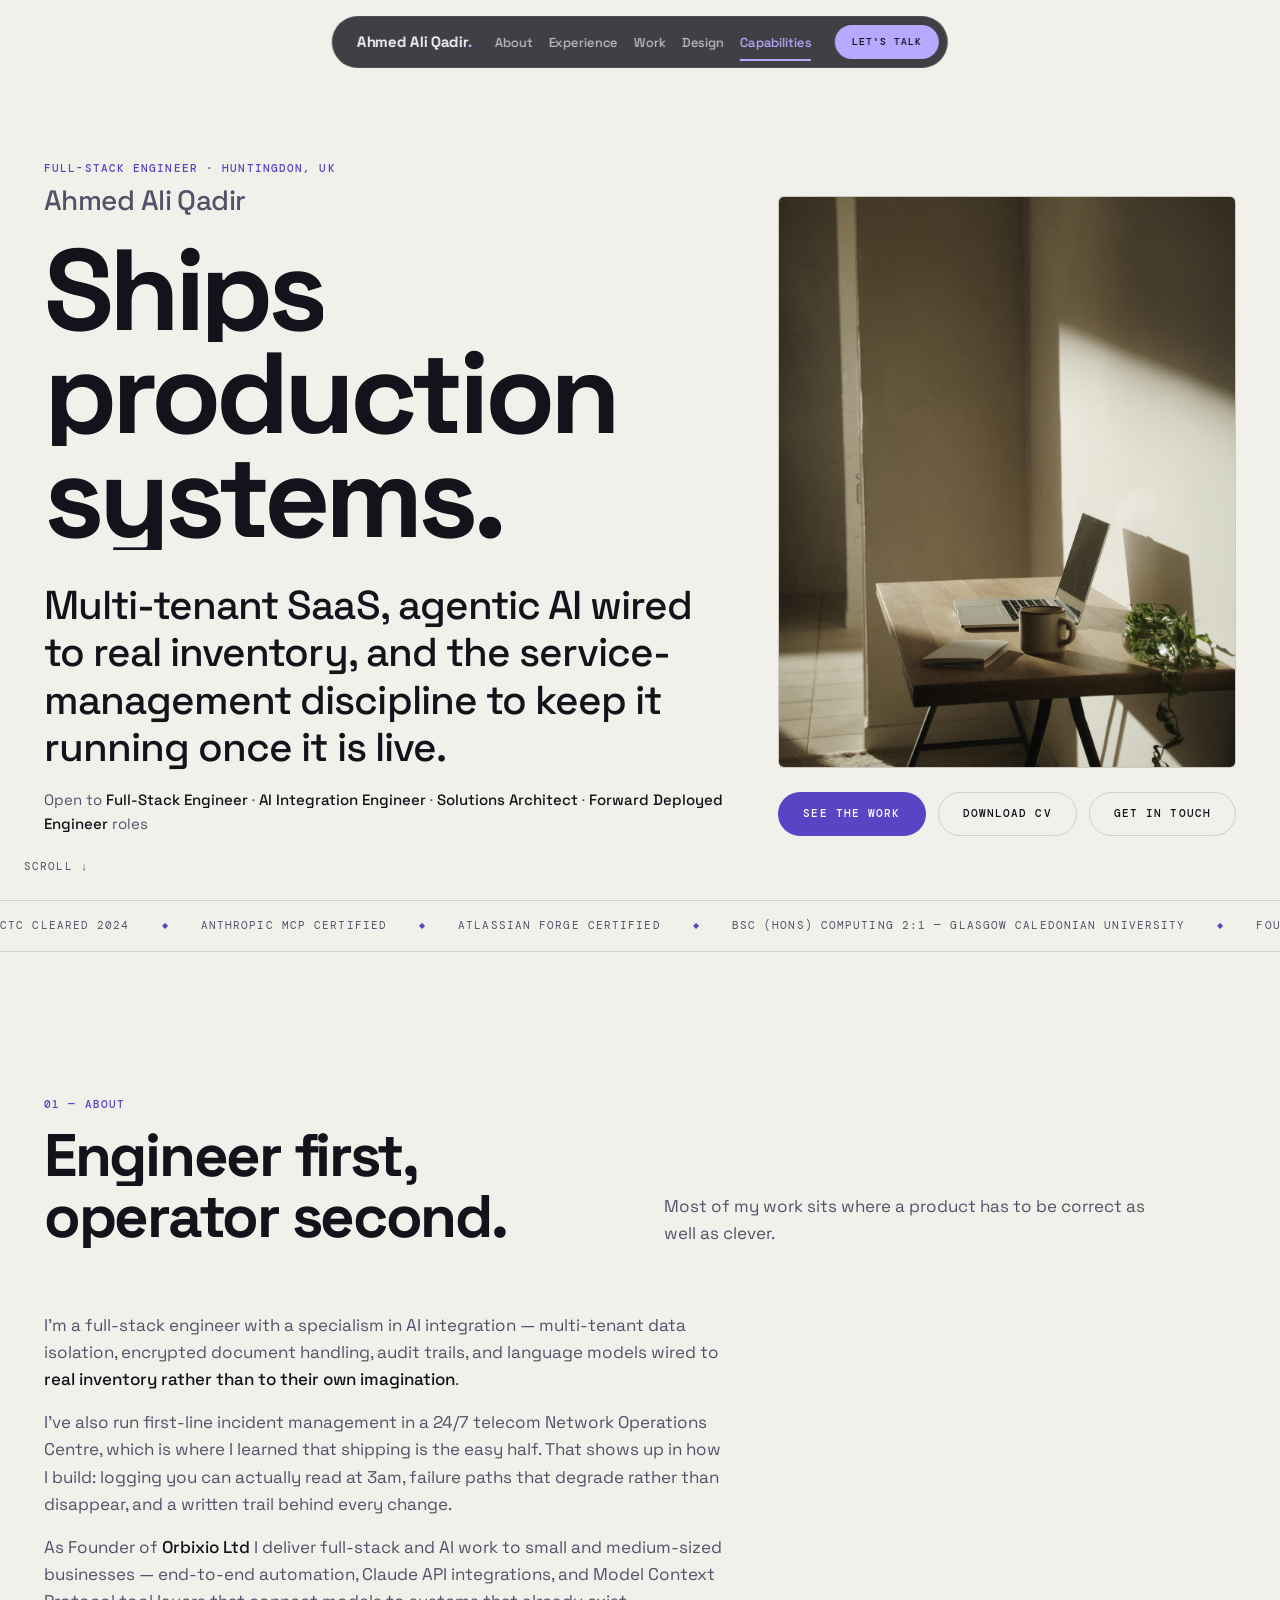
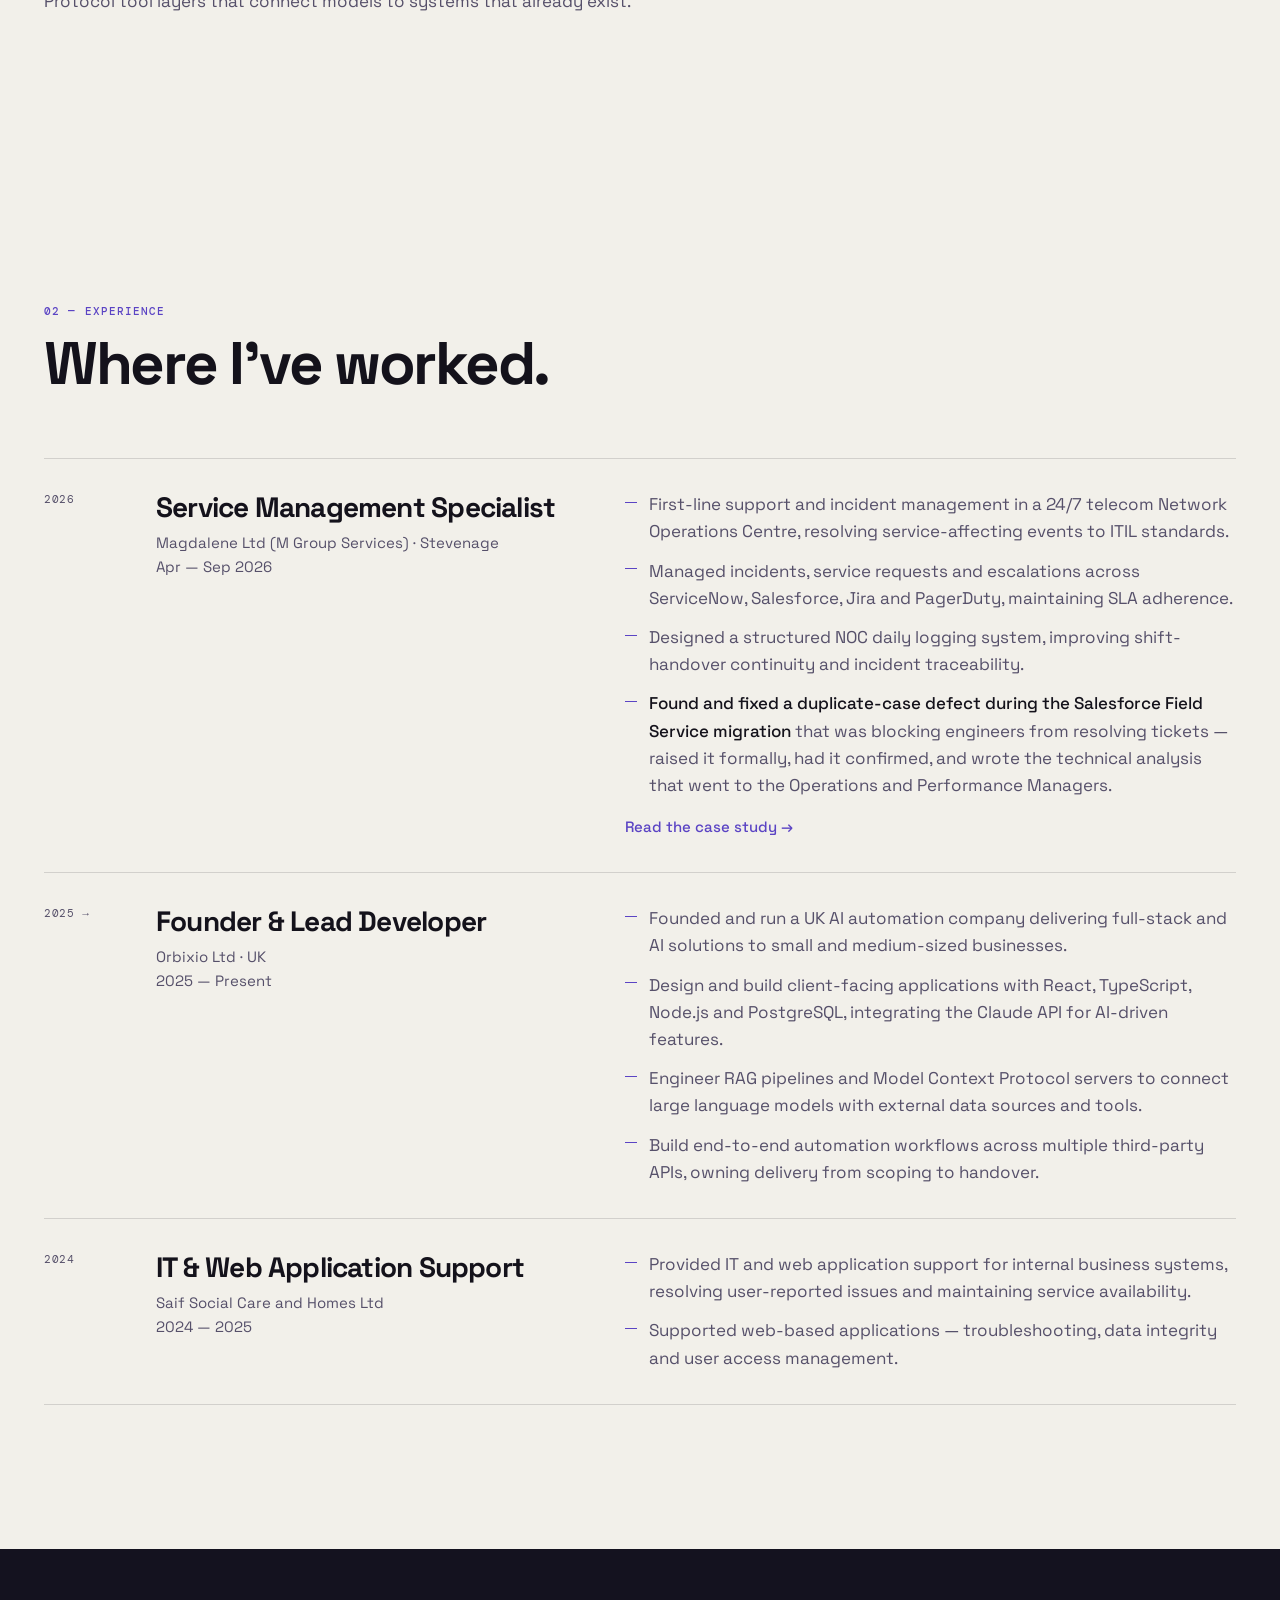
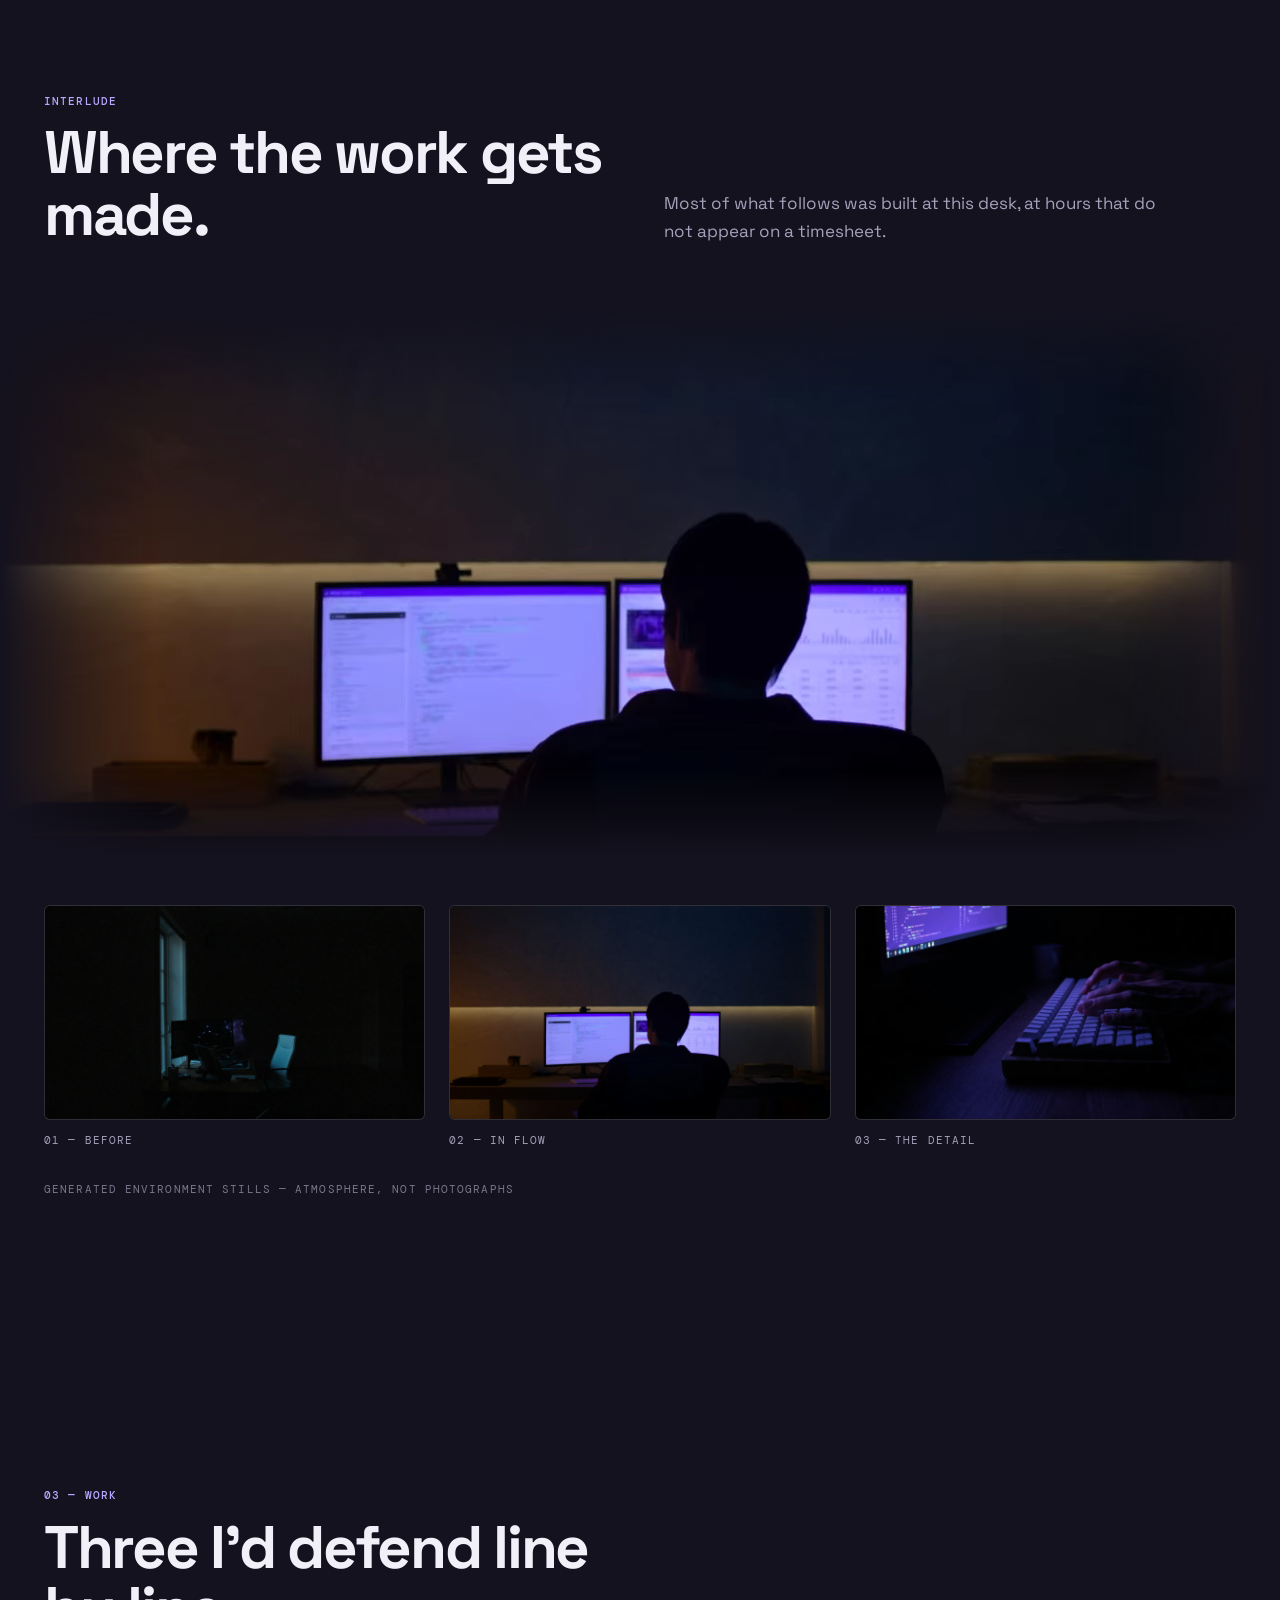
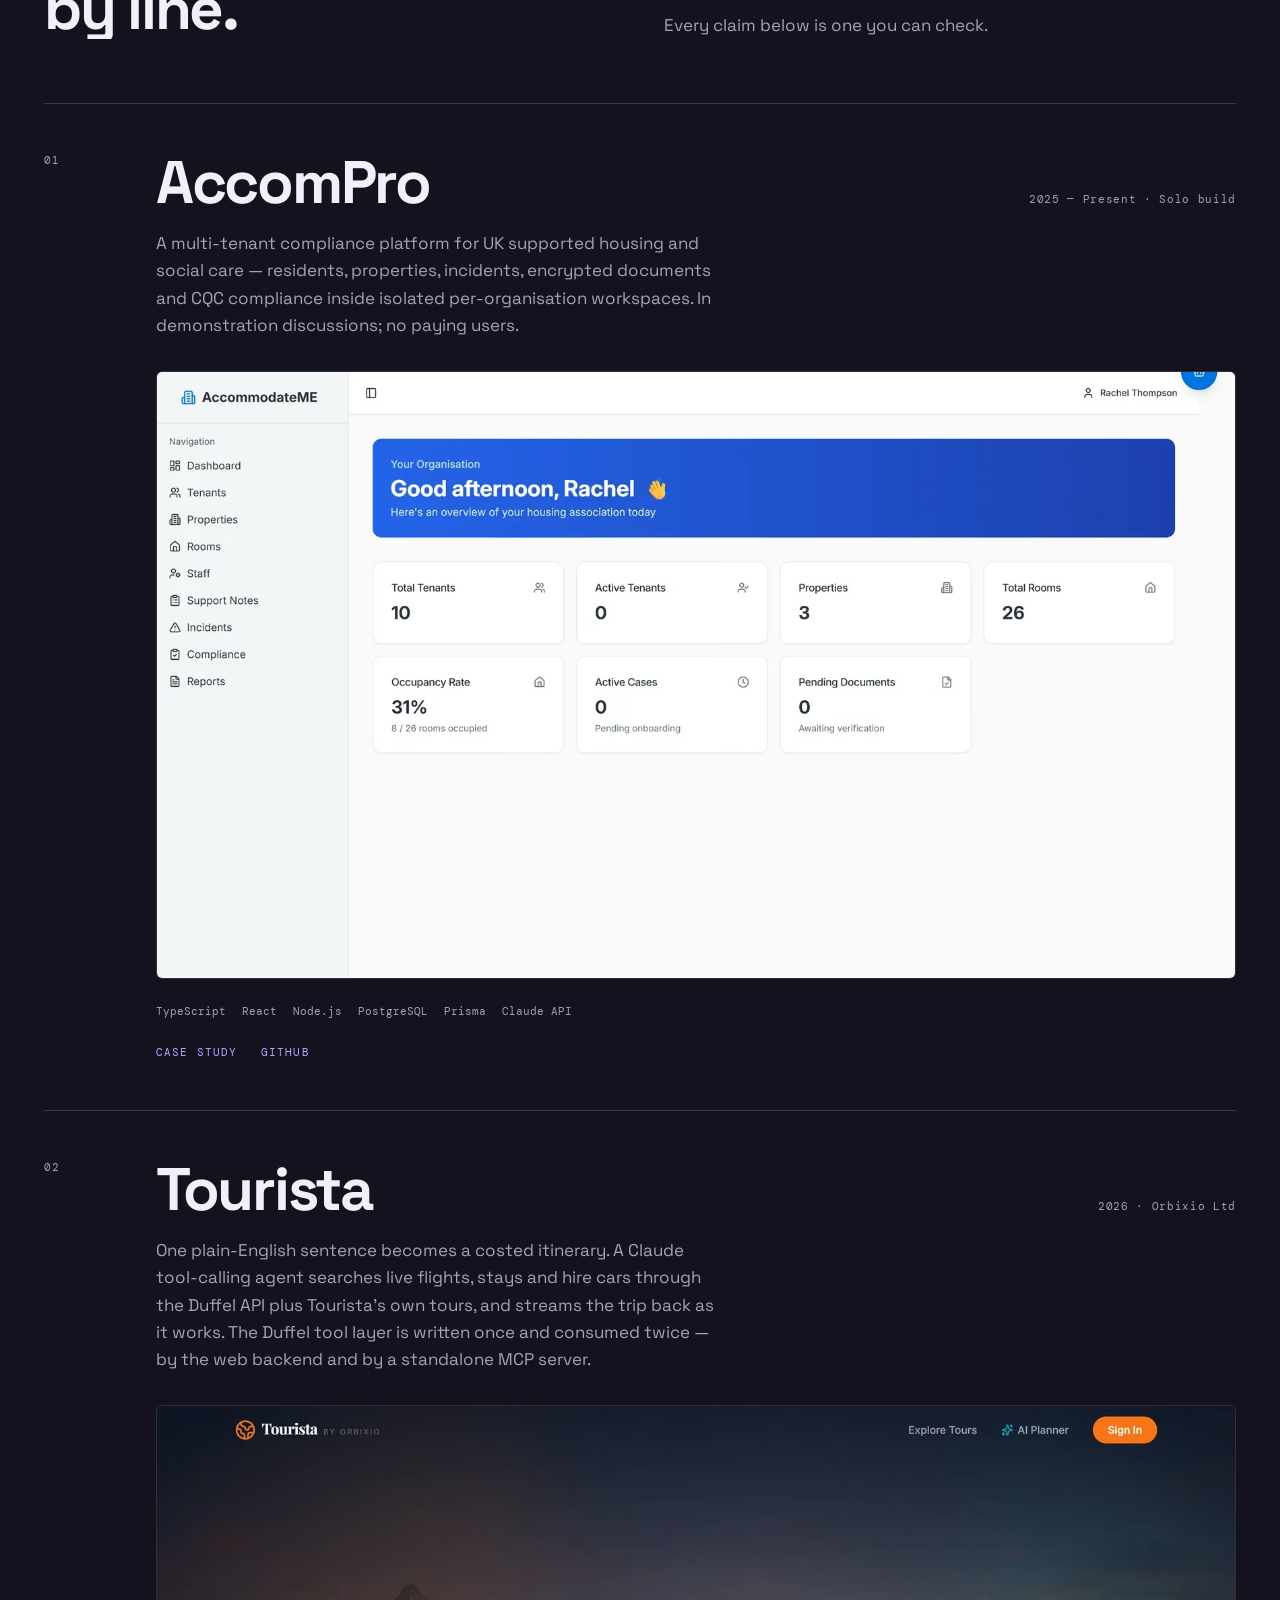
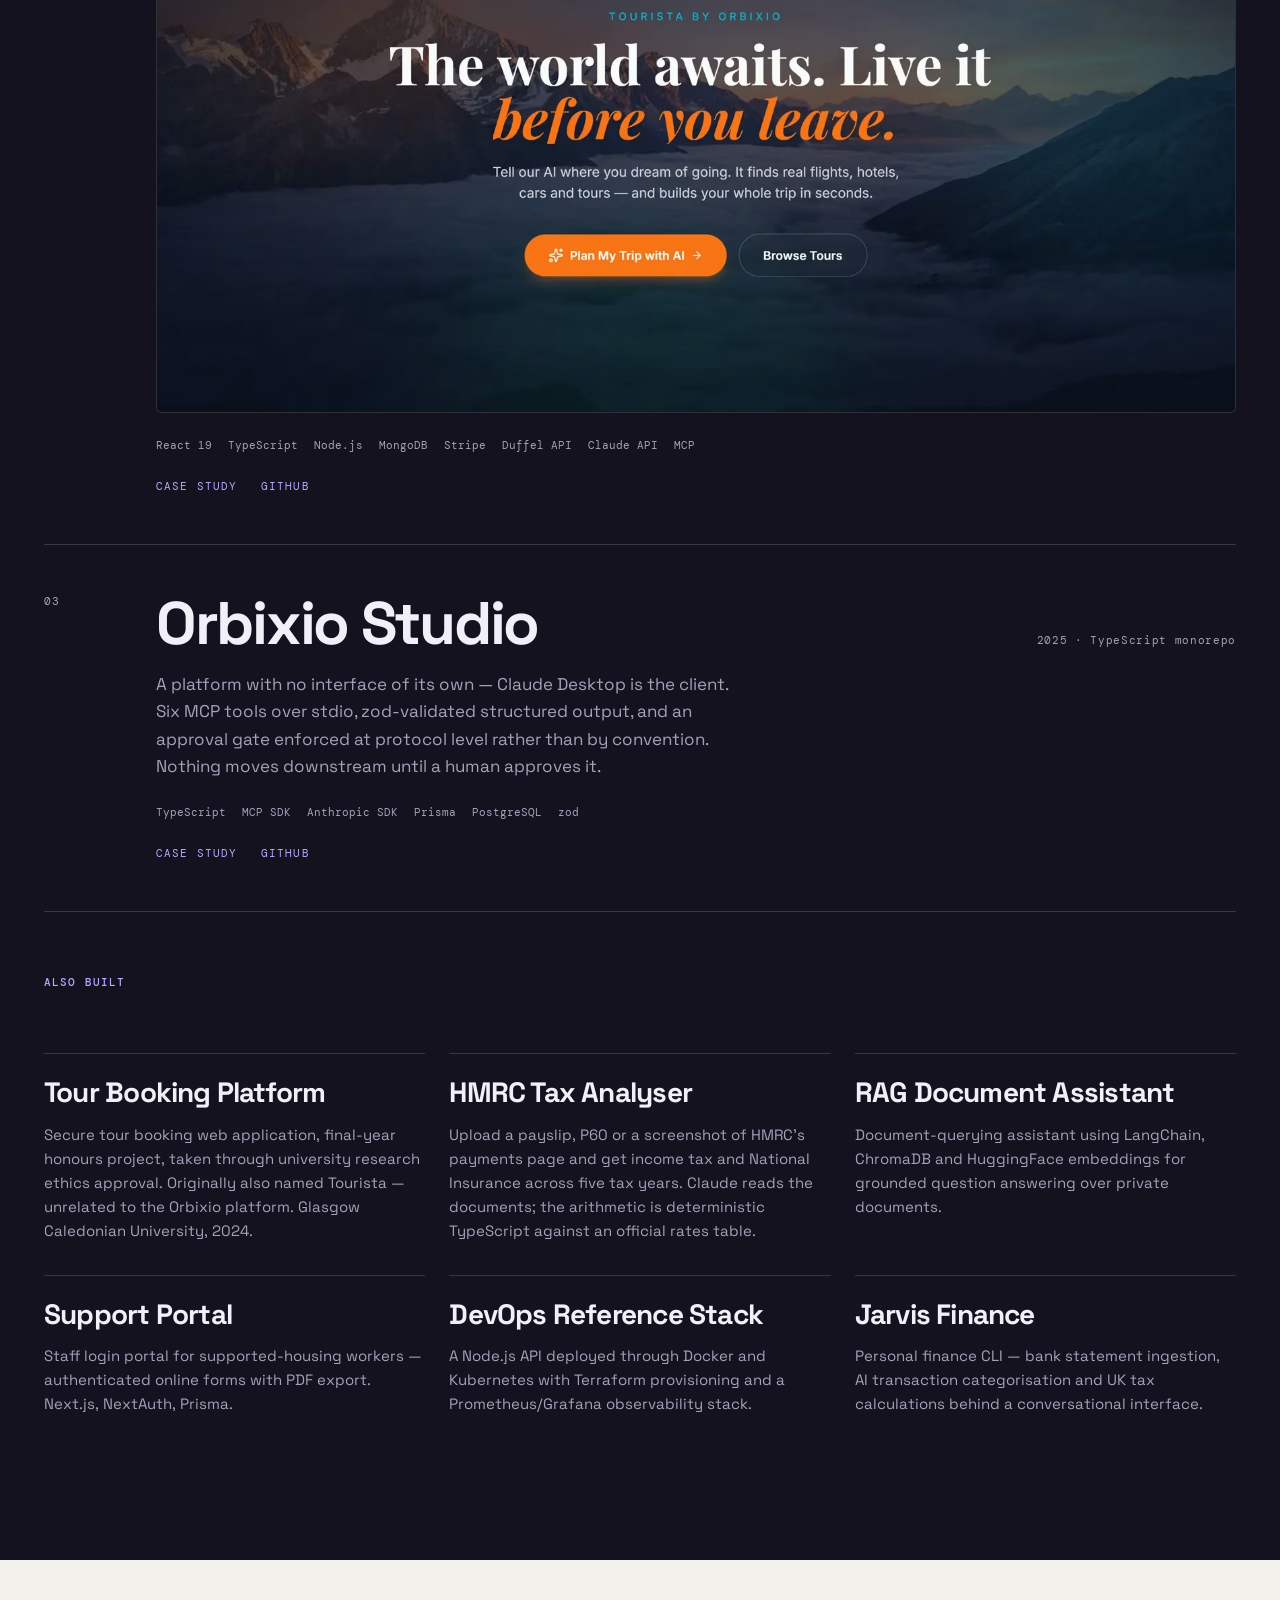
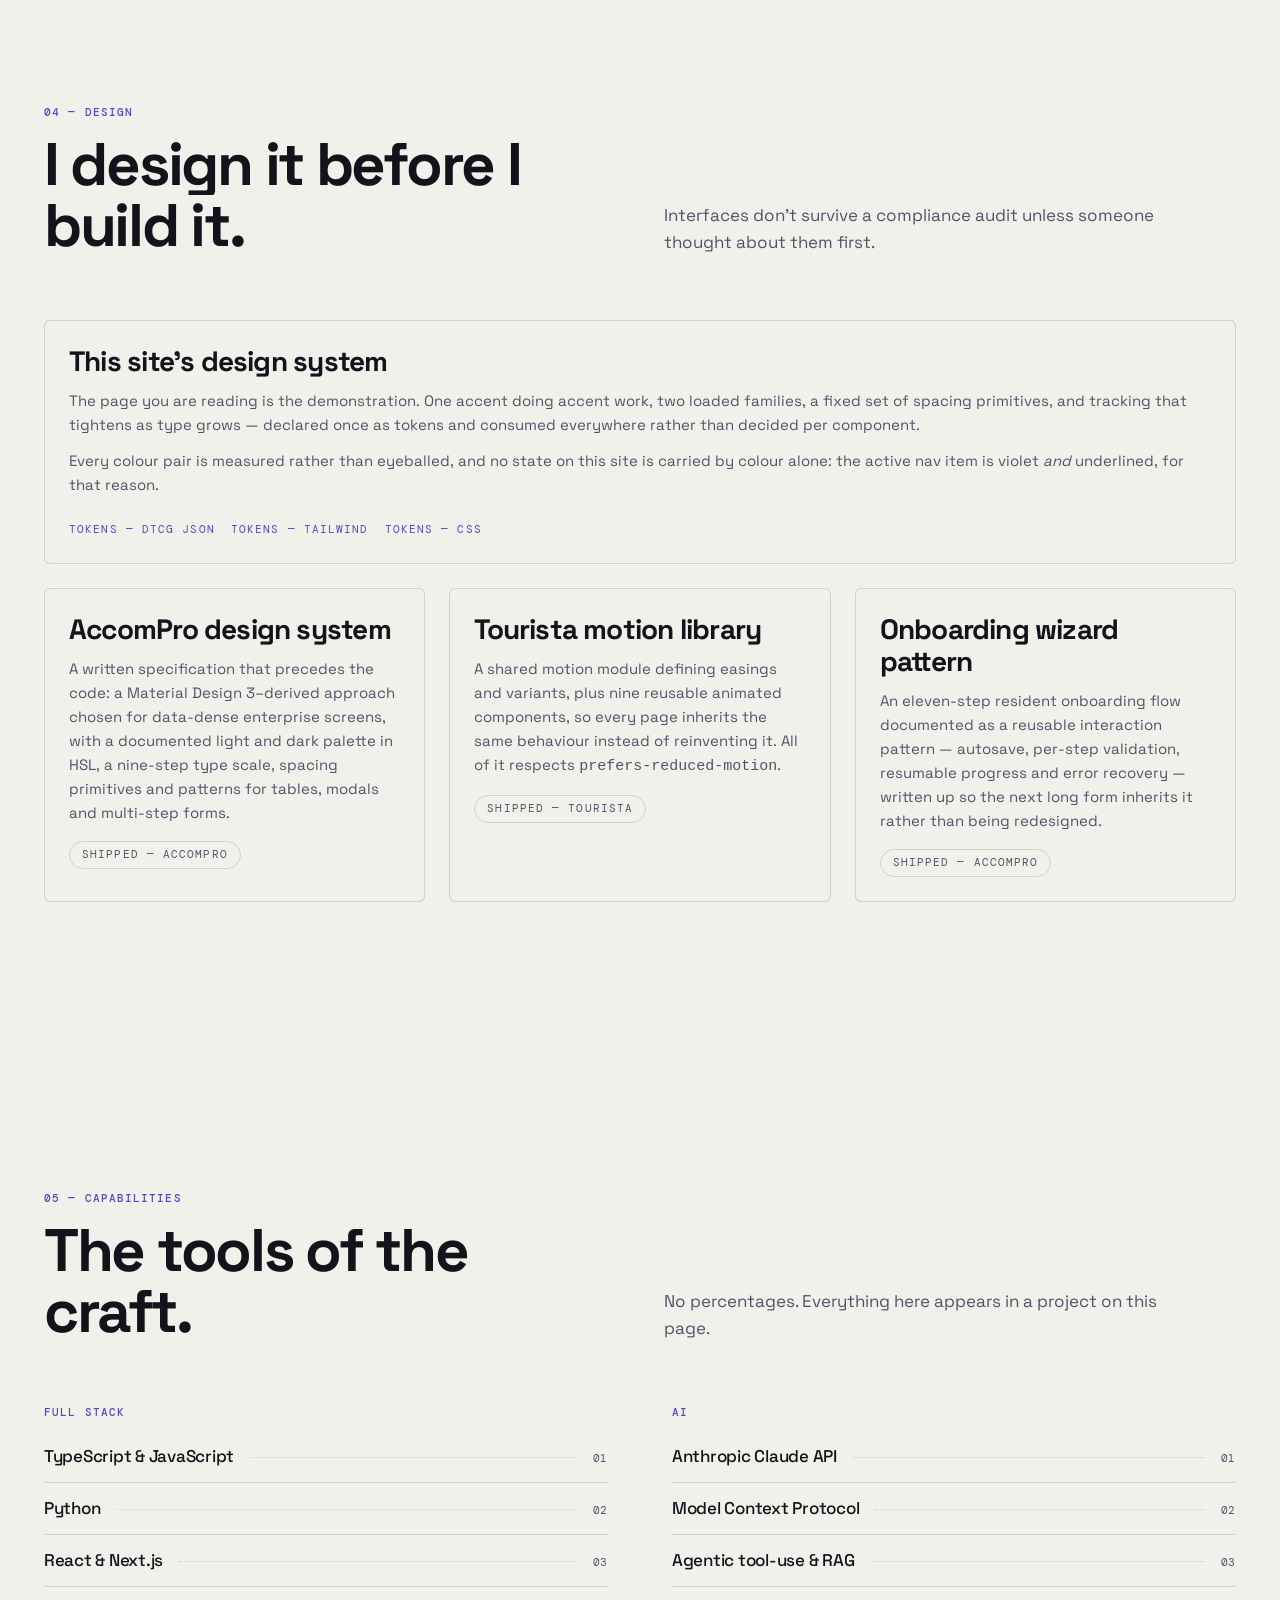
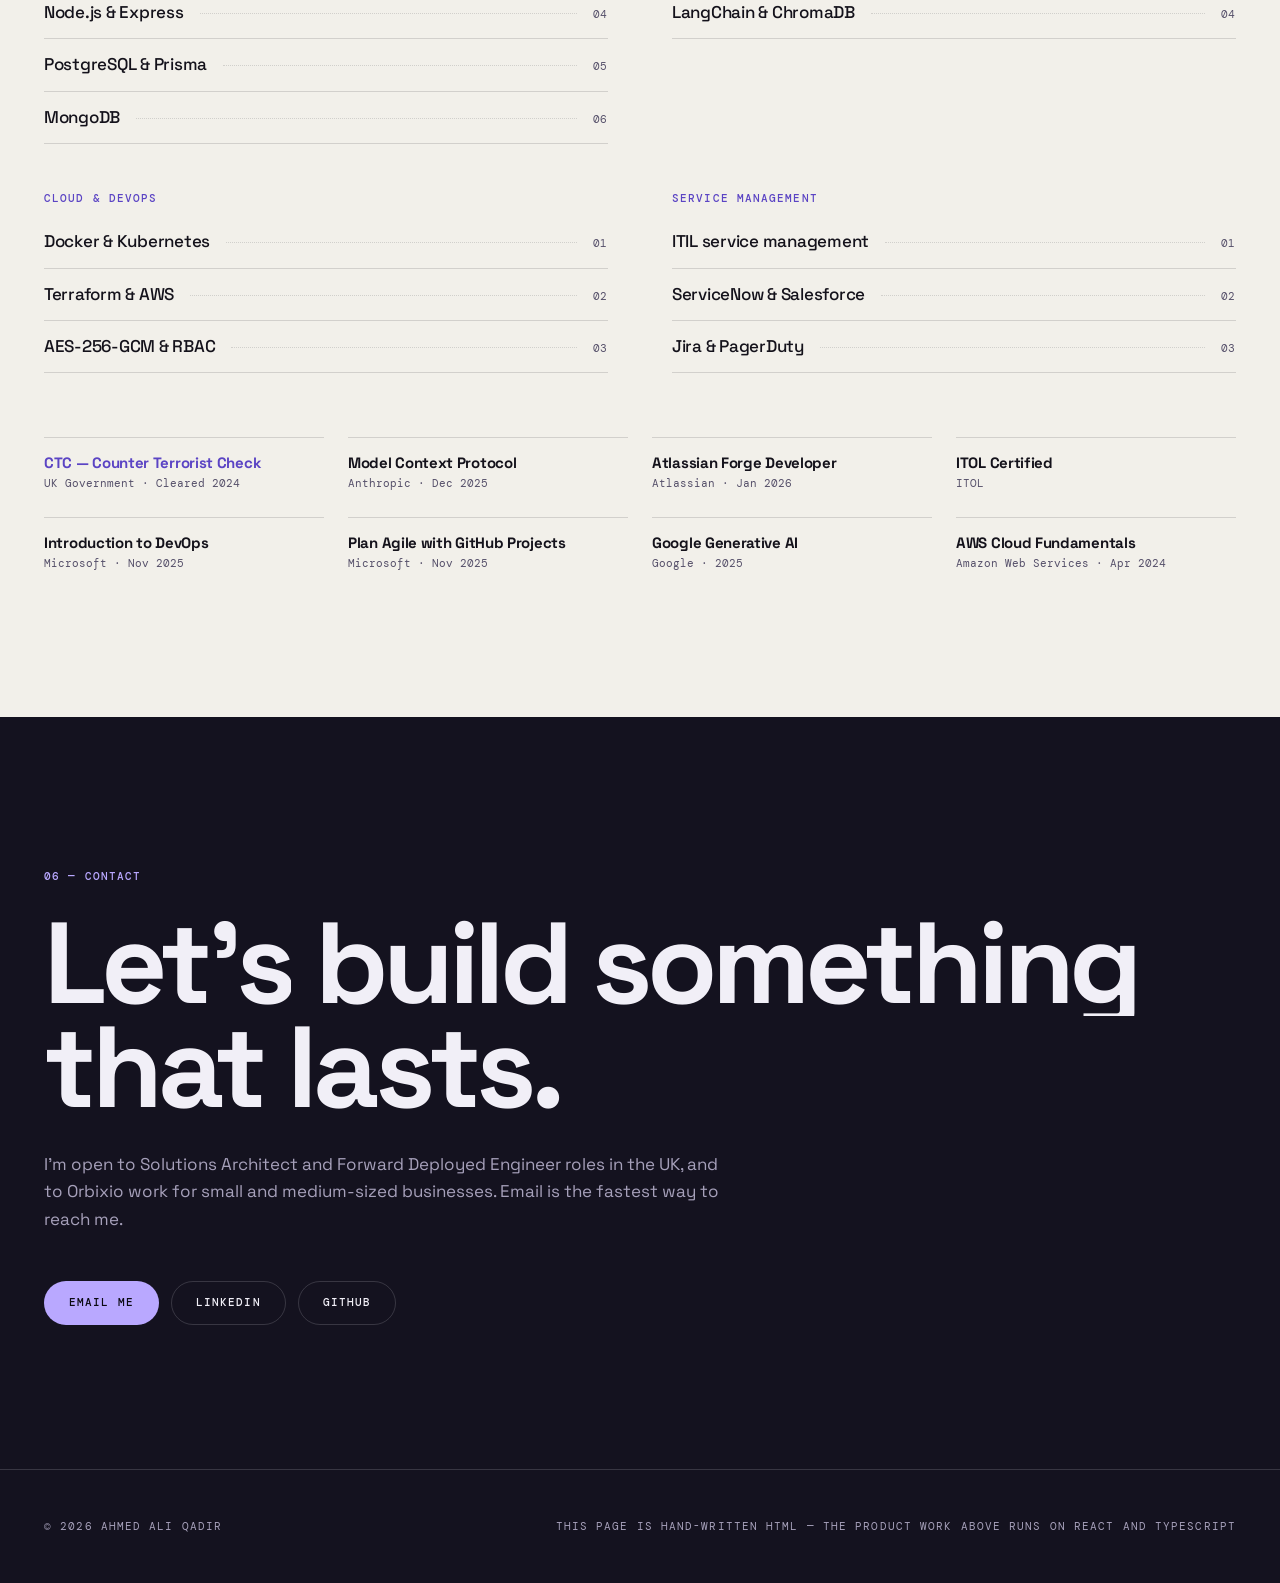
==== index.html @ ca3ff776 "Add CV download, built from real employment history for the right roles Ahmed supplied the CV he use" ====
<!DOCTYPE html>
<html lang="en-GB">
<head>
  <meta charset="UTF-8">
  <meta name="viewport" content="width=device-width, initial-scale=1.0">
  <title>Ahmed Ali Qadir — Full-Stack Engineer &amp; AI Integration</title>
  <meta name="description" content="Ahmed Ali Qadir — full-stack engineer building multi-tenant SaaS and agentic AI systems. Anthropic MCP certified, CTC cleared (2024). Founder of Orbixio Ltd. Huntingdon, UK.">

  <meta property="og:title" content="Ahmed Ali Qadir — Full-Stack Engineer &amp; AI Integration">
  <meta property="og:description" content="Full-stack engineer building multi-tenant SaaS and agentic AI systems. Anthropic MCP certified. Founder at Orbixio Ltd.">
  <meta property="og:type" content="website">
  <meta property="og:url" content="https://ahmedaliqadir.github.io">
  <meta name="twitter:card" content="summary">
  <meta name="twitter:title" content="Ahmed Ali Qadir — Full-Stack Engineer &amp; AI Integration">
  <meta name="twitter:description" content="Full-stack engineer building multi-tenant SaaS and agentic AI systems. Anthropic MCP certified. Founder at Orbixio Ltd.">
  <meta name="theme-color" content="#F2F0EA">

  <link rel="preconnect" href="https://fonts.googleapis.com">
  <link rel="preconnect" href="https://fonts.gstatic.com" crossorigin>
  <link href="https://fonts.googleapis.com/css2?family=Space+Grotesk:wght@400;500;700&family=DM+Mono:wght@400;500&display=swap" rel="stylesheet">
  <link rel="stylesheet" href="assets/site.css">
  <script>document.documentElement.classList.add('js');</script>
</head>
<body>

  <a class="skip-link" href="#main">Skip to content</a>
  <div class="progress" aria-hidden="true"><span></span></div>

  <header class="nav">
    <a class="nav-name" href="#main">Ahmed Ali Qadir<span>.</span></a>
    <nav aria-label="Sections">
      <ul class="nav-links">
        <li><a href="#about">About</a></li>
        <li><a href="#experience">Experience</a></li>
        <li><a href="#work">Work</a></li>
        <li><a href="#design">Design</a></li>
        <li><a href="#capabilities">Capabilities</a></li>
      </ul>
    </nav>
    <a class="btn btn-pill-sm" href="#contact">Let's talk</a>
  </header>

  <main id="main">

    <!-- Hero -->
    <section class="hero">
      <div class="container hero-grid">
        <div>
          <p class="label rise" style="--d:0ms">Full-Stack Engineer · Huntingdon, UK</p>
          <h1 class="hero-h1">
            <span class="hero-name" data-split>Ahmed Ali Qadir</span>
            <span class="display" data-split>Ships production systems.</span>
          </h1>
          <p class="lead lead-wide rise" style="--d:520ms">Multi-tenant SaaS, agentic AI wired to real inventory, and the
            service-management discipline to keep it running once it is live.</p>
          <p class="hero-roles rise" style="--d:600ms">Open to <strong>Full-Stack Engineer</strong> ·
            <strong>AI Integration Engineer</strong> · <strong>Solutions Architect</strong> ·
            <strong>Forward Deployed Engineer</strong> roles</p>
        </div>

        <div class="hero-meta">
          <div class="portrait rise" style="--d:640ms">
            <picture>
              <source srcset="assets/hero/workspace.avif" type="image/avif">
              <img src="assets/hero/workspace.webp" width="1200" height="1600"
                   alt="A quiet home workspace in morning light — an open laptop, a mug and a notebook on a wooden desk">
            </picture>
          </div>
          <div class="hero-actions rise" style="--d:700ms">
            <a class="btn btn-primary" href="#work">See the work</a>
            <a class="btn btn-ghost" href="assets/cv/Ahmed-Ali-Qadir-CV.pdf" download="Ahmed-Ali-Qadir-CV.pdf">Download CV</a>
            <a class="btn btn-ghost" href="#contact">Get in touch</a>
          </div>
        </div>
      </div>
      <p class="scroll-hint" aria-hidden="true">Scroll ↓</p>
    </section>

    <!-- Credentials marquee -->
    <div class="marquee" aria-hidden="true">
      <div class="marquee-track">
        <span class="marquee-item">CTC cleared 2024</span>
        <span class="marquee-item">Anthropic MCP certified</span>
        <span class="marquee-item">Atlassian Forge certified</span>
        <span class="marquee-item">BSc (Hons) Computing 2:1 — Glasgow Caledonian University</span>
        <span class="marquee-item">Founder, Orbixio Ltd</span>
        <span class="marquee-item">CTC cleared 2024</span>
        <span class="marquee-item">Anthropic MCP certified</span>
        <span class="marquee-item">Atlassian Forge certified</span>
        <span class="marquee-item">BSc (Hons) Computing 2:1 — Glasgow Caledonian University</span>
        <span class="marquee-item">Founder, Orbixio Ltd</span>
      </div>
    </div>
    <p class="visually-hidden">Credentials: CTC cleared 2024. Anthropic MCP certified. Atlassian Forge certified.
      BSc (Hons) Computing 2:1, Glasgow Caledonian University. Founder, Orbixio Ltd.</p>

    <!-- About -->
    <section class="section" id="about">
      <div class="container">
        <div class="section-head">
          <div>
            <span class="label">01 — About</span>
            <h2 data-split>Engineer first, operator second.</h2>
          </div>
          <p>Most of my work sits where a product has to be correct as well as clever.</p>
        </div>
        <div class="prose rise">
          <p>I'm a full-stack engineer with a specialism in AI integration — multi-tenant data isolation,
            encrypted document handling, audit trails, and language models wired to <strong>real inventory
            rather than to their own imagination</strong>.</p>
          <p>I've also run first-line incident management in a 24/7 telecom Network Operations Centre, which is
            where I learned that shipping is the easy half. That shows up in how I build: logging you can
            actually read at 3am, failure paths that degrade rather than disappear, and a written trail behind
            every change.</p>
          <p>As Founder of <strong>Orbixio Ltd</strong> I deliver full-stack and AI work to small and
            medium-sized businesses — end-to-end automation, Claude API integrations, and Model Context
            Protocol tool layers that connect models to systems that already exist.</p>
        </div>
      </div>
    </section>

    <!-- Experience -->
    <section class="section" id="experience">
      <div class="container">
        <div class="section-head">
          <div>
            <span class="label">02 — Experience</span>
            <h2 data-split>Where I've worked.</h2>
          </div>
        </div>

        <div class="exp-row rise">
          <p class="num">2026</p>
          <div>
            <h3 class="exp-role">Service Management Specialist</h3>
            <p class="exp-org">Magdalene Ltd (M Group Services) · Stevenage<br>Apr — Sep 2026</p>
          </div>
          <div class="exp-body">
            <ul>
              <li>First-line support and incident management in a 24/7 telecom Network Operations Centre,
                resolving service-affecting events to ITIL standards.</li>
              <li>Managed incidents, service requests and escalations across ServiceNow, Salesforce, Jira and
                PagerDuty, maintaining SLA adherence.</li>
              <li>Designed a structured NOC daily logging system, improving shift-handover continuity and
                incident traceability.</li>
              <li><strong>Found and fixed a duplicate-case defect during the Salesforce Field Service
                migration</strong> that was blocking engineers from resolving tickets — raised it formally, had
                it confirmed, and wrote the technical analysis that went to the Operations and Performance
                Managers.</li>
            </ul>
            <a class="exp-link" href="case-studies/salesforce-duplicate-cases.html">Read the case study →</a>
          </div>
        </div>

        <div class="exp-row rise">
          <p class="num">2025 →</p>
          <div>
            <h3 class="exp-role">Founder &amp; Lead Developer</h3>
            <p class="exp-org">Orbixio Ltd · UK<br>2025 — Present</p>
          </div>
          <div class="exp-body">
            <ul>
              <li>Founded and run a UK AI automation company delivering full-stack and AI solutions to small
                and medium-sized businesses.</li>
              <li>Design and build client-facing applications with React, TypeScript, Node.js and PostgreSQL,
                integrating the Claude API for AI-driven features.</li>
              <li>Engineer RAG pipelines and Model Context Protocol servers to connect large language models
                with external data sources and tools.</li>
              <li>Build end-to-end automation workflows across multiple third-party APIs, owning delivery from
                scoping to handover.</li>
            </ul>
          </div>
        </div>

        <div class="exp-row rise">
          <p class="num">2024</p>
          <div>
            <h3 class="exp-role">IT &amp; Web Application Support</h3>
            <p class="exp-org">Saif Social Care and Homes Ltd<br>2024 — 2025</p>
          </div>
          <div class="exp-body">
            <ul>
              <li>Provided IT and web application support for internal business systems, resolving
                user-reported issues and maintaining service availability.</li>
              <li>Supported web-based applications — troubleshooting, data integrity and user access
                management.</li>
            </ul>
          </div>
        </div>
      </div>
    </section>

    <!-- Story interlude — inverted -->
    <section class="section invert" id="story">
      <div class="container">
        <div class="section-head">
          <div>
            <span class="label">Interlude</span>
            <h2 data-split>Where the work gets made.</h2>
          </div>
          <p>Most of what follows was built at this desk, at hours that do not appear on a timesheet.</p>
        </div>
      </div>

      <div class="story-stage rise">
        <picture>
          <source srcset="assets/story/work.avif" type="image/avif">
          <img src="assets/story/work.webp" width="1600" height="900" loading="lazy"
               alt="A dark home office at night, a figure seen from behind at a desk lit by two monitors">
        </picture>
        <video class="story-video" muted loop playsinline preload="none" aria-hidden="true">
          <source src="assets/story/desk-loop.webm" type="video/webm">
          <source src="assets/story/desk-loop.mp4" type="video/mp4">
        </video>
      </div>

      <div class="container">
        <div class="story-strip">
          <figure class="rise">
            <div class="frame">
              <picture>
                <source srcset="assets/story/before.avif" type="image/avif">
                <img src="assets/story/before.webp" width="1600" height="900" loading="lazy"
                     alt="An empty desk before dawn, monitors switched off, chair pushed back">
              </picture>
            </div>
            <figcaption>01 — Before</figcaption>
          </figure>
          <figure class="rise">
            <div class="frame">
              <picture>
                <source srcset="assets/story/work.avif" type="image/avif">
                <img src="assets/story/work.webp" width="1600" height="900" loading="lazy"
                     alt="The same desk at night, screens lit, a figure working seen from behind">
              </picture>
            </div>
            <figcaption>02 — In flow</figcaption>
          </figure>
          <figure class="rise">
            <div class="frame">
              <picture>
                <source srcset="assets/story/detail.avif" type="image/avif">
                <img src="assets/story/detail.webp" width="1600" height="900" loading="lazy"
                     alt="Close detail of hands on a mechanical keyboard lit by code on a monitor">
              </picture>
            </div>
            <figcaption>03 — The detail</figcaption>
          </figure>
        </div>
        <p class="story-note">Generated environment stills — atmosphere, not photographs</p>
      </div>
    </section>

    <!-- Work — inverted -->
    <section class="section invert" id="work">
      <div class="container">
        <div class="section-head">
          <div>
            <span class="label">03 — Work</span>
            <h2 data-split>Three I'd defend line by line.</h2>
          </div>
          <p>Every claim below is one you can check.</p>
        </div>

        <article class="work-row rise">
          <p class="num">01</p>
          <div>
            <div class="work-head">
              <h3 class="work-title"><a href="case-studies/accompro.html">AccomPro</a></h3>
              <p class="num">2025 — Present · Solo build</p>
            </div>
            <p class="work-sub">A multi-tenant compliance platform for UK supported housing and social care —
              residents, properties, incidents, encrypted documents and CQC compliance inside isolated
              per-organisation workspaces. In demonstration discussions; no paying users.</p>
            <div class="work-shot">
              <picture>
                <source srcset="assets/screenshots/accompro-dashboard.avif" type="image/avif">
                <img src="assets/screenshots/accompro-dashboard.webp" width="1440" height="900" loading="lazy"
                     alt="AccomPro dashboard showing tenant, property, room and occupancy statistics">
              </picture>
            </div>
            <ul class="tags"><li>TypeScript</li><li>React</li><li>Node.js</li><li>PostgreSQL</li><li>Prisma</li><li>Claude API</li></ul>
            <div class="work-links">
              <a href="case-studies/accompro.html">Case study</a>
              <a href="https://github.com/AhmedAliQadir/AccomPro" target="_blank" rel="noopener noreferrer">GitHub</a>
            </div>
          </div>
        </article>

        <article class="work-row rise">
          <p class="num">02</p>
          <div>
            <div class="work-head">
              <h3 class="work-title"><a href="case-studies/tourista.html">Tourista</a></h3>
              <p class="num">2026 · Orbixio Ltd</p>
            </div>
            <p class="work-sub">One plain-English sentence becomes a costed itinerary. A Claude tool-calling
              agent searches live flights, stays and hire cars through the Duffel API plus Tourista's own
              tours, and streams the trip back as it works. The Duffel tool layer is written once and consumed
              twice — by the web backend and by a standalone MCP server.</p>
            <div class="work-shot">
              <picture>
                <source srcset="assets/screenshots/tourista-home.avif" type="image/avif">
                <img src="assets/screenshots/tourista-home.webp" width="1440" height="900" loading="lazy"
                     alt="Tourista home page with the heading The world awaits and a Plan My Trip with AI call to action">
              </picture>
            </div>
            <ul class="tags"><li>React 19</li><li>TypeScript</li><li>Node.js</li><li>MongoDB</li><li>Stripe</li><li>Duffel API</li><li>Claude API</li><li>MCP</li></ul>
            <div class="work-links">
              <a href="case-studies/tourista.html">Case study</a>
              <a href="https://github.com/AhmedAliQadir/Tourista" target="_blank" rel="noopener noreferrer">GitHub</a>
            </div>
          </div>
        </article>

        <article class="work-row rise">
          <p class="num">03</p>
          <div>
            <div class="work-head">
              <h3 class="work-title"><a href="case-studies/orbixio-studio.html">Orbixio Studio</a></h3>
              <p class="num">2025 · TypeScript monorepo</p>
            </div>
            <p class="work-sub">A platform with no interface of its own — Claude Desktop is the client. Six MCP
              tools over stdio, zod-validated structured output, and an approval gate enforced at protocol
              level rather than by convention. Nothing moves downstream until a human approves it.</p>
            <ul class="tags"><li>TypeScript</li><li>MCP SDK</li><li>Anthropic SDK</li><li>Prisma</li><li>PostgreSQL</li><li>zod</li></ul>
            <div class="work-links">
              <a href="case-studies/orbixio-studio.html">Case study</a>
              <a href="https://github.com/AhmedAliQadir/orbixio-studio" target="_blank" rel="noopener noreferrer">GitHub</a>
            </div>
          </div>
        </article>

        <h3 class="label" id="also" style="margin-top:var(--s16)">Also built</h3>
        <div class="minor-grid" aria-labelledby="also">
          <div class="minor rise">
            <h4>Tour Booking Platform</h4>
            <p>Secure tour booking web application, final-year honours project, taken through university
              research ethics approval. Originally also named Tourista — unrelated to the Orbixio platform.
              Glasgow Caledonian University, 2024.</p>
          </div>
          <div class="minor rise">
            <h4><a href="https://github.com/AhmedAliQadir/hmrc-tax-analyser" target="_blank" rel="noopener noreferrer">HMRC Tax Analyser</a></h4>
            <p>Upload a payslip, P60 or a screenshot of HMRC's payments page and get income tax and National
              Insurance across five tax years. Claude reads the documents; the arithmetic is deterministic
              TypeScript against an official rates table.</p>
          </div>
          <div class="minor rise">
            <h4>RAG Document Assistant</h4>
            <p>Document-querying assistant using LangChain, ChromaDB and HuggingFace embeddings for grounded
              question answering over private documents.</p>
          </div>
          <div class="minor rise">
            <h4><a href="https://github.com/AhmedAliQadir/support-portal" target="_blank" rel="noopener noreferrer">Support Portal</a></h4>
            <p>Staff login portal for supported-housing workers — authenticated online forms with PDF export.
              Next.js, NextAuth, Prisma.</p>
          </div>
          <div class="minor rise">
            <h4><a href="https://github.com/AhmedAliQadir/DevOps" target="_blank" rel="noopener noreferrer">DevOps Reference Stack</a></h4>
            <p>A Node.js API deployed through Docker and Kubernetes with Terraform provisioning and a
              Prometheus/Grafana observability stack.</p>
          </div>
          <div class="minor rise">
            <h4><a href="https://github.com/AhmedAliQadir/jarvis-finance" target="_blank" rel="noopener noreferrer">Jarvis Finance</a></h4>
            <p>Personal finance CLI — bank statement ingestion, AI transaction categorisation and UK tax
              calculations behind a conversational interface.</p>
          </div>
        </div>
      </div>
    </section>

    <!-- Design -->
    <section class="section" id="design">
      <div class="container">
        <div class="section-head">
          <div>
            <span class="label">04 — Design</span>
            <h2 data-split>I design it before I build it.</h2>
          </div>
          <p>Interfaces don't survive a compliance audit unless someone thought about them first.</p>
        </div>

        <div class="card-grid">
          <article class="card card-wide rise">
            <h3>This site's design system</h3>
            <p>The page you are reading is the demonstration. One accent doing accent work, two loaded
              families, a fixed set of spacing primitives, and tracking that tightens as type grows — declared
              once as tokens and consumed everywhere rather than decided per component.</p>
            <p>Every colour pair is measured rather than eyeballed, and no state on this site is carried by
              colour alone: the active nav item is violet <em>and</em> underlined, for that reason.</p>
            <div class="card-links">
              <a href="assets/tokens/design-tokens.json">Tokens — DTCG JSON</a>
              <a href="assets/tokens/tailwind.config.js">Tokens — Tailwind</a>
              <a href="assets/site.css">Tokens — CSS</a>
            </div>
          </article>

          <article class="card rise">
            <h3>AccomPro design system</h3>
            <p>A written specification that precedes the code: a Material Design 3–derived approach chosen for
              data-dense enterprise screens, with a documented light and dark palette in HSL, a nine-step type
              scale, spacing primitives and patterns for tables, modals and multi-step forms.</p>
            <span class="card-note">Shipped — AccomPro</span>
          </article>

          <article class="card rise">
            <h3>Tourista motion library</h3>
            <p>A shared motion module defining easings and variants, plus nine reusable animated components, so
              every page inherits the same behaviour instead of reinventing it. All of it respects
              <code>prefers-reduced-motion</code>.</p>
            <span class="card-note">Shipped — Tourista</span>
          </article>

          <article class="card rise">
            <h3>Onboarding wizard pattern</h3>
            <p>An eleven-step resident onboarding flow documented as a reusable interaction pattern — autosave,
              per-step validation, resumable progress and error recovery — written up so the next long form
              inherits it rather than being redesigned.</p>
            <span class="card-note">Shipped — AccomPro</span>
          </article>
        </div>
      </div>
    </section>

    <!-- Capabilities -->
    <section class="section" id="capabilities">
      <div class="container">
        <div class="section-head">
          <div>
            <span class="label">05 — Capabilities</span>
            <h2 data-split>The tools of the craft.</h2>
          </div>
          <p>No percentages. Everything here appears in a project on this page.</p>
        </div>

        <div class="cap-groups">
          <div class="cap-group rise">
            <h3 class="cap-group-title">Full Stack</h3>
            <div class="cap-list">
              <div class="cap"><span class="cap-name">TypeScript &amp; JavaScript</span><span class="cap-dots"></span><span class="num">01</span></div>
              <div class="cap"><span class="cap-name">Python</span><span class="cap-dots"></span><span class="num">02</span></div>
              <div class="cap"><span class="cap-name">React &amp; Next.js</span><span class="cap-dots"></span><span class="num">03</span></div>
              <div class="cap"><span class="cap-name">Node.js &amp; Express</span><span class="cap-dots"></span><span class="num">04</span></div>
              <div class="cap"><span class="cap-name">PostgreSQL &amp; Prisma</span><span class="cap-dots"></span><span class="num">05</span></div>
              <div class="cap"><span class="cap-name">MongoDB</span><span class="cap-dots"></span><span class="num">06</span></div>
            </div>
          </div>
          <div class="cap-group rise">
            <h3 class="cap-group-title">AI</h3>
            <div class="cap-list">
              <div class="cap"><span class="cap-name">Anthropic Claude API</span><span class="cap-dots"></span><span class="num">01</span></div>
              <div class="cap"><span class="cap-name">Model Context Protocol</span><span class="cap-dots"></span><span class="num">02</span></div>
              <div class="cap"><span class="cap-name">Agentic tool-use &amp; RAG</span><span class="cap-dots"></span><span class="num">03</span></div>
              <div class="cap"><span class="cap-name">LangChain &amp; ChromaDB</span><span class="cap-dots"></span><span class="num">04</span></div>
            </div>
          </div>
          <div class="cap-group rise">
            <h3 class="cap-group-title">Cloud &amp; DevOps</h3>
            <div class="cap-list">
              <div class="cap"><span class="cap-name">Docker &amp; Kubernetes</span><span class="cap-dots"></span><span class="num">01</span></div>
              <div class="cap"><span class="cap-name">Terraform &amp; AWS</span><span class="cap-dots"></span><span class="num">02</span></div>
              <div class="cap"><span class="cap-name">AES-256-GCM &amp; RBAC</span><span class="cap-dots"></span><span class="num">03</span></div>
            </div>
          </div>
          <div class="cap-group rise">
            <h3 class="cap-group-title">Service Management</h3>
            <div class="cap-list">
              <div class="cap"><span class="cap-name">ITIL service management</span><span class="cap-dots"></span><span class="num">01</span></div>
              <div class="cap"><span class="cap-name">ServiceNow &amp; Salesforce</span><span class="cap-dots"></span><span class="num">02</span></div>
              <div class="cap"><span class="cap-name">Jira &amp; PagerDuty</span><span class="cap-dots"></span><span class="num">03</span></div>
            </div>
          </div>
        </div>

        <div class="cert-grid" style="margin-top:var(--s16)">
          <div class="cert cert-flag rise"><h3>CTC — Counter Terrorist Check</h3><p>UK Government · Cleared 2024</p></div>
          <div class="cert rise"><h3>Model Context Protocol</h3><p>Anthropic · Dec 2025</p></div>
          <div class="cert rise"><h3>Atlassian Forge Developer</h3><p>Atlassian · Jan 2026</p></div>
          <div class="cert rise"><h3>ITOL Certified</h3><p>ITOL</p></div>
          <div class="cert rise"><h3>Introduction to DevOps</h3><p>Microsoft · Nov 2025</p></div>
          <div class="cert rise"><h3>Plan Agile with GitHub Projects</h3><p>Microsoft · Nov 2025</p></div>
          <div class="cert rise"><h3>Google Generative AI</h3><p>Google · 2025</p></div>
          <div class="cert rise"><h3>AWS Cloud Fundamentals</h3><p>Amazon Web Services · Apr 2024</p></div>
        </div>
      </div>
    </section>

    <!-- Contact — inverted -->
    <section class="section invert" id="contact">
      <div class="container">
        <span class="label">06 — Contact</span>
        <h2 class="display" data-split style="margin-block:var(--s6) var(--s8)">Let's build something that lasts.</h2>
        <p class="prose">I'm open to Solutions Architect and Forward Deployed Engineer roles in the UK, and to
          Orbixio work for small and medium-sized businesses. Email is the fastest way to reach me.</p>
        <div class="contact-actions">
          <a class="btn btn-primary" href="mailto:ahmedaliqadir95@gmail.com">Email me</a>
          <a class="btn btn-ghost" href="https://www.linkedin.com/in/ahmedaliqadir/" target="_blank" rel="noopener noreferrer">LinkedIn</a>
          <a class="btn btn-ghost" href="https://github.com/AhmedAliQadir" target="_blank" rel="noopener noreferrer">GitHub</a>
        </div>
      </div>
    </section>

  </main>

  <footer class="site-footer invert">
    <div class="container">
      <p>© 2026 Ahmed Ali Qadir</p>
      <p>This page is hand-written HTML — the product work above runs on React and TypeScript</p>
    </div>
  </footer>

  <script>
    /* Per-word reveal. This is what Splitting.js does — wrap each word in a
       masked span so it can rise into view — minus the dependency. */
    (function () {
      var reduce = window.matchMedia && window.matchMedia('(prefers-reduced-motion: reduce)').matches;

      [].slice.call(document.querySelectorAll('[data-split]')).forEach(function (el) {
        var words = el.textContent.trim().split(/\s+/);
        el.textContent = '';
        words.forEach(function (word, i) {
          var outer = document.createElement('span');
          outer.className = 'reveal-word';
          var inner = document.createElement('span');
          inner.textContent = word;
          inner.style.setProperty('--d', (i * 55) + 'ms');
          outer.appendChild(inner);
          el.appendChild(outer);
          if (i < words.length - 1) { el.appendChild(document.createTextNode(' ')); }
        });
      });

      var targets = [].slice.call(document.querySelectorAll('[data-split], .rise'));

      if (reduce || !('IntersectionObserver' in window)) {
        targets.forEach(function (el) { el.classList.add('is-in'); });
        return;
      }

      /* Position sweep rather than observer events: a fast scroll or a jump to
         #hash can skip a short element between samples and strand it hidden. */
      var pending = targets.slice(), queued = false;
      function sweep() {
        queued = false;
        var line = window.innerHeight * 0.9;
        for (var i = pending.length - 1; i >= 0; i--) {
          if (pending[i].getBoundingClientRect().top < line) {
            pending[i].classList.add('is-in');
            pending.splice(i, 1);
          }
        }
        if (!pending.length) {
          window.removeEventListener('scroll', queue);
          window.removeEventListener('resize', queue);
        }
      }
      function queue() { if (!queued) { queued = true; window.requestAnimationFrame(sweep); } }
      window.addEventListener('scroll', queue, { passive: true });
      window.addEventListener('resize', queue);
      window.addEventListener('load', queue);
      sweep();
    })();

    /* Story plate. The poster image is the section; the video is an upgrade
       fetched only when motion is wanted, the screen is wide enough to be
       worth it, and the plate is actually on screen. Reduced motion and
       mobile download none of it and keep the still. */
    (function () {
      var video = document.querySelector('.story-video');
      if (!video) { return; }
      var reduce = window.matchMedia && window.matchMedia('(prefers-reduced-motion: reduce)').matches;
      var narrow = window.matchMedia && window.matchMedia('(max-width: 720px)').matches;
      if (reduce || narrow || !('IntersectionObserver' in window)) { return; }

      var started = false;
      new IntersectionObserver(function (entries) {
        entries.forEach(function (entry) {
          if (entry.isIntersecting) {
            if (!started) { started = true; video.load(); }
            video.play().catch(function () {});
          } else if (started) {
            video.pause();
          }
        });
      }, { threshold: 0.15 }).observe(video);
    })();

    /* Scroll progress */
    (function () {
      var bar = document.querySelector('.progress span');
      if (!bar) { return; }
      var queued = false;
      function draw() {
        queued = false;
        var max = document.documentElement.scrollHeight - window.innerHeight;
        bar.style.width = (max > 0 ? (window.scrollY / max) * 100 : 0) + '%';
      }
      window.addEventListener('scroll', function () {
        if (!queued) { queued = true; window.requestAnimationFrame(draw); }
      }, { passive: true });
      draw();
    })();

    /* Active section — colour AND underline, never colour alone. */
    (function () {
      var links = [].slice.call(document.querySelectorAll('.nav-links a'));
      var sections = links.map(function (a) { return document.querySelector(a.getAttribute('href')); }).filter(Boolean);
      if (!sections.length || !('IntersectionObserver' in window)) { return; }
      var obs = new IntersectionObserver(function (entries) {
        entries.forEach(function (entry) {
          if (!entry.isIntersecting) { return; }
          links.forEach(function (a) {
            if (a.getAttribute('href') === '#' + entry.target.id) { a.setAttribute('aria-current', 'true'); }
            else { a.removeAttribute('aria-current'); }
          });
        });
      }, { rootMargin: '-45% 0px -50% 0px' });
      sections.forEach(function (s) { obs.observe(s); });
    })();
  </script>

</body>
</html>
---- assets/site.css ----
/* ==========================================================================
   Ahmed Ali Qadir — editorial direction
   Warm off-white ground, tight display type, sections that invert to dark.
   Type craft: sub-1 line-height and negative tracking that scales with size.
   ========================================================================== */

/* --------------------------------------------------------------------------
   1. Tokens
   -------------------------------------------------------------------------- */
:root {
  /* colour — light ground */
  --paper: #F2F0EA;
  --paper-raised: #E9E6DE;
  --ink: #14121B;
  --ink-muted: #56506A;
  --accent: #5B44C4;
  --accent-hover: #4733A8;
  --rule: rgba(20, 18, 27, 0.14);

  /* colour — inverted sections */
  --dark: #14121F;
  --dark-deep: #0B0A12;
  --dark-ink: #F1EFF7;
  --dark-muted: #A6A0BA;
  --dark-accent: #B9A8FF;
  --dark-rule: rgba(241, 239, 247, 0.16);

  /* surface-aware aliases — flipped wholesale by .invert */
  --bg: var(--paper);
  --fg: var(--ink);
  --fg-muted: var(--ink-muted);
  --brand: var(--accent);
  --brand-hover: var(--accent-hover);
  --hairline: var(--rule);
  --on-brand: #FFFFFF;

  /* type */
  --font-display: "Space Grotesk", "Segoe UI", system-ui, sans-serif;
  --font-mono: "DM Mono", ui-monospace, SFMono-Regular, Menlo, Consolas, monospace;

  /* Tracking tightens as size grows — the single biggest lever on how
     expensive large type looks. */
  --display: clamp(3rem, 1.6rem + 7vw, 7.5rem);
  --h2: clamp(2rem, 1.3rem + 3.4vw, 3.75rem);
  --h3: clamp(1.375rem, 1.2rem + 0.8vw, 1.75rem);
  --lead: clamp(1.375rem, 1rem + 1.9vw, 2.75rem);
  --body: 1.0625rem;
  --small: 0.9375rem;
  --label: 0.6875rem;

  --track-display: -0.045em;
  --track-h2: -0.038em;
  --track-h3: -0.028em;
  --track-lead: -0.024em;
  --track-label: 0.1em;

  --leading-display: 0.9;
  --leading-h2: 1.02;
  --leading-lead: 1.18;
  --leading-body: 1.6;
  --leading-prose: 1.7;
  --measure: 62ch;

  /* space */
  --s1: 0.25rem; --s2: 0.5rem;  --s3: 0.75rem; --s4: 1rem;
  --s6: 1.5rem;  --s8: 2rem;    --s12: 3rem;   --s16: 4rem;
  --s24: 6rem;   --s32: 8rem;

  --radius: 6px;
  --radius-pill: 999px;

  --dur-fast: 180ms;
  --dur: 260ms;
  --dur-slow: 620ms;
  --ease: cubic-bezier(0.22, 1, 0.36, 1);

  --container: 1240px;
  --gutter: 1.5rem;
  --rhythm: clamp(5rem, 3rem + 8vw, 9rem);
}

/* Inverted sections swap the aliases; every component below reads the alias
   and needs no knowledge of which ground it is sitting on. */
.invert {
  --bg: var(--dark);
  --fg: var(--dark-ink);
  --fg-muted: var(--dark-muted);
  --brand: var(--dark-accent);
  --brand-hover: #C9BCFF;
  --hairline: var(--dark-rule);
  --on-brand: var(--dark-deep);
  background: var(--bg);
  color: var(--fg);
}

/* --------------------------------------------------------------------------
   2. Base
   -------------------------------------------------------------------------- */
*, *::before, *::after { margin: 0; padding: 0; box-sizing: border-box; }

html { scroll-behavior: smooth; -webkit-text-size-adjust: 100%; }

body {
  background: var(--paper);
  color: var(--ink);
  font-family: var(--font-display);
  font-size: var(--body);
  font-weight: 400;
  line-height: var(--leading-body);
  -webkit-font-smoothing: antialiased;
  overflow-x: hidden;
}

img, video { max-width: 100%; display: block; }

a { color: inherit; text-decoration: none; }

::selection { background: var(--accent); color: #fff; }

:focus-visible { outline: 2px solid var(--brand); outline-offset: 3px; border-radius: 2px; }
:focus:not(:focus-visible) { outline: none; }

.visually-hidden {
  position: absolute; width: 1px; height: 1px; padding: 0; margin: -1px;
  overflow: hidden; clip: rect(0 0 0 0); white-space: nowrap; border: 0;
}

.skip-link {
  position: absolute; left: var(--s4); top: -100px; z-index: 300;
  background: var(--accent); color: #fff;
  padding: var(--s3) var(--s4); border-radius: var(--radius);
  font-size: var(--small); font-weight: 500;
}
.skip-link:focus { top: var(--s4); }

/* --------------------------------------------------------------------------
   3. Type
   -------------------------------------------------------------------------- */
.display {
  font-size: var(--display);
  font-weight: 700;
  line-height: var(--leading-display);
  letter-spacing: var(--track-display);
}

h2, .h2 {
  font-size: var(--h2);
  font-weight: 700;
  line-height: var(--leading-h2);
  letter-spacing: var(--track-h2);
}

h3, .h3 {
  font-size: var(--h3);
  font-weight: 700;
  line-height: 1.15;
  letter-spacing: var(--track-h3);
}

/* Lead copy is set at display scale, not body scale. */
.lead {
  font-size: var(--lead);
  font-weight: 500;
  line-height: var(--leading-lead);
  letter-spacing: var(--track-lead);
  max-width: 22ch;
}
.lead-wide { max-width: 34ch; }

.prose { max-width: var(--measure); color: var(--fg-muted); }
.prose p + p { margin-top: var(--s4); }
.prose strong { color: var(--fg); font-weight: 500; }

/* Mono earns three jobs only: labels, numerals, and the call to action. */
.label {
  font-family: var(--font-mono);
  font-size: var(--label);
  font-weight: 500;
  text-transform: uppercase;
  letter-spacing: var(--track-label);
  color: var(--brand);
}
.num {
  font-family: var(--font-mono);
  font-size: var(--label);
  letter-spacing: 0.06em;
  color: var(--fg-muted);
  font-variant-numeric: tabular-nums;
}

/* --------------------------------------------------------------------------
   4. Layout
   -------------------------------------------------------------------------- */
.container { width: 100%; max-width: var(--container); margin-inline: auto; padding-inline: var(--gutter); }

.section { padding-block: var(--rhythm); scroll-margin-top: 92px; background: var(--bg); color: var(--fg); }

.section-head {
  display: grid;
  grid-template-columns: minmax(0, 1fr) minmax(0, 1fr);
  gap: var(--s8) var(--s12);
  align-items: end;
  margin-bottom: var(--s16);
}
.section-head .label { margin-bottom: var(--s3); display: block; }
.section-head p { color: var(--fg-muted); max-width: 46ch; }

.rule { height: 1px; background: var(--hairline); border: 0; }

/* --------------------------------------------------------------------------
   5. Nav
   -------------------------------------------------------------------------- */
.nav {
  position: fixed;
  top: var(--s4);
  left: 50%;
  transform: translateX(-50%);
  z-index: 200;
  display: flex;
  align-items: center;
  gap: var(--s6);
  padding: var(--s2) var(--s2) var(--s2) var(--s6);
  border-radius: var(--radius-pill);
  /* 0.80, not the 0.55 this pattern usually carries. A 55% dark pill works
     over a dark hero photo; over a light ground it composites to mid-grey
     (#787678) and light links land at 2.53:1, which fails AA outright.
     At 0.80 the pill reads #403E44 and links clear 5.49:1 on both grounds. */
  background: rgba(20, 18, 27, 0.8);
  /* saturate is what stops the blur going flat and grey over colour */
  -webkit-backdrop-filter: blur(20px) saturate(1.4);
  backdrop-filter: blur(20px) saturate(1.4);
  border: 1px solid rgba(255, 255, 255, 0.08);
  max-width: calc(100vw - 2 * var(--gutter));
}
.nav-name {
  font-size: var(--small);
  font-weight: 700;
  letter-spacing: -0.02em;
  color: #F1EFF7;
  white-space: nowrap;
}
.nav-name span { color: var(--dark-accent); }
.nav-links { list-style: none; display: flex; gap: var(--s4); align-items: center; }
.nav-links a {
  font-size: 0.8125rem;
  font-weight: 500;
  letter-spacing: -0.01em;
  color: rgba(241, 239, 247, 0.7);
  padding: var(--s2) 0;
  border-bottom: 2px solid transparent;
  transition: color var(--dur) var(--ease), border-color var(--dur) var(--ease);
  white-space: nowrap;
}
.nav-links a:hover { color: #F1EFF7; }
.nav-links a[aria-current="true"] { color: var(--dark-accent); border-bottom-color: var(--dark-accent); }

/* --------------------------------------------------------------------------
   6. Buttons
   -------------------------------------------------------------------------- */
.btn {
  display: inline-flex; align-items: center; justify-content: center; gap: var(--s2);
  min-height: 44px;
  padding: var(--s3) var(--s6);
  border-radius: var(--radius-pill);
  border: 1px solid transparent;
  font-family: var(--font-mono);
  font-size: var(--label);
  font-weight: 500;
  text-transform: uppercase;
  letter-spacing: var(--track-label);
  cursor: pointer;
  transition: background-color var(--dur) var(--ease),
              border-color var(--dur) var(--ease),
              color var(--dur) var(--ease);
}
.btn-primary { background: var(--brand); color: var(--on-brand); }
.btn-primary:hover { background: var(--brand-hover); }
.btn-ghost { border-color: var(--hairline); color: var(--fg); }
.btn-ghost:hover { border-color: var(--brand); color: var(--brand); }

.btn-pill-sm {
  min-height: 34px; padding: var(--s2) var(--s4);
  font-size: 0.625rem;
  background: var(--dark-accent); color: var(--dark-deep);
}
.btn-pill-sm:hover { background: #C9BCFF; }

/* --------------------------------------------------------------------------
   7. Hero
   -------------------------------------------------------------------------- */
.hero {
  position: relative;
  min-height: 100svh;
  display: flex;
  align-items: flex-end;
  padding-block: 9rem var(--s16);
  overflow: hidden;
}
.hero-grid {
  display: grid;
  grid-template-columns: minmax(0, 1.5fr) minmax(0, 1fr);
  gap: var(--s12);
  align-items: end;
  width: 100%;
}
.hero h1 { margin-bottom: var(--s8); }
/* The statement carries the page, but the h1 still has to say who this is —
   a recruiter scanning for ninety seconds should not have to read the nav. */
.hero-name {
  display: block;
  font-size: var(--h3);
  font-weight: 500;
  letter-spacing: -0.02em;
  color: var(--ink-muted);
  margin-bottom: var(--s4);
}
.hero-h1 .display { display: block; }
/* States the target roles plainly, rather than leaving a recruiter to infer
   them from the project mix. Muted body copy with the role names picked out
   — not accent-coloured, which is already spent on the eyebrow line above. */
.hero-roles {
  margin-top: var(--s4);
  font-size: var(--small);
  color: var(--ink-muted);
}
.hero-roles strong { color: var(--ink); font-weight: 500; }

.hero-meta { display: flex; flex-direction: column; gap: var(--s6); }
.hero-actions { display: flex; gap: var(--s3); flex-wrap: wrap; }

.portrait {
  position: relative;
  aspect-ratio: 4 / 5;
  border-radius: var(--radius);
  overflow: hidden;
  background: var(--paper-raised);
  border: 1px solid var(--rule);
}
.portrait img { width: 100%; height: 100%; object-fit: cover; }

.scroll-hint {
  position: absolute; left: var(--gutter); bottom: var(--s6);
  font-family: var(--font-mono); font-size: var(--label);
  text-transform: uppercase; letter-spacing: var(--track-label);
  color: var(--ink-muted);
}
@media (prefers-reduced-motion: no-preference) {
  .scroll-hint { animation: hint 2.6s ease-in-out infinite; }
}
@keyframes hint { 0%,100% { transform: translateY(0); } 50% { transform: translateY(5px); } }

/* --------------------------------------------------------------------------
   8. Marquee
   -------------------------------------------------------------------------- */
.marquee {
  overflow: hidden;
  border-block: 1px solid var(--hairline);
  padding-block: var(--s4);
  background: var(--bg);
  color: var(--fg);
}
.marquee-track {
  display: flex;
  width: max-content;
  gap: var(--s8);
  will-change: transform;
}
@media (prefers-reduced-motion: no-preference) {
  .marquee-track { animation: slide 46s linear infinite; }
}
.marquee:hover .marquee-track { animation-play-state: paused; }
@keyframes slide { from { transform: translateX(0); } to { transform: translateX(-50%); } }
.marquee-item {
  display: inline-flex; align-items: center; gap: var(--s8);
  font-family: var(--font-mono);
  font-size: var(--label);
  text-transform: uppercase;
  letter-spacing: var(--track-label);
  color: var(--fg-muted);
  white-space: nowrap;
}
.marquee-item::after { content: "◆"; color: var(--brand); font-size: 0.5rem; }

/* --------------------------------------------------------------------------
   8b. Story interlude
   Full-bleed plate between Experience and Work. Text sits above the media,
   never over it — a scrim over moving video is a contrast ratio you cannot
   actually measure, so the problem is designed out rather than mitigated.
   -------------------------------------------------------------------------- */
.story-stage {
  position: relative;
  width: 100vw;
  margin-inline: calc(50% - 50vw);
  aspect-ratio: 21 / 9;
  overflow: hidden;
  background: var(--dark-deep);
}
.story-stage video,
.story-stage img { width: 100%; height: 100%; object-fit: cover; }
.story-stage video { position: absolute; inset: 0; }
/* fade the plate into the section on all four edges */
.story-stage::after {
  content: "";
  position: absolute; inset: 0;
  background:
    linear-gradient(to bottom, var(--dark) 0%, rgba(20, 18, 31, 0) 16%,
                    rgba(20, 18, 31, 0) 84%, var(--dark) 100%),
    linear-gradient(to right, var(--dark) 0%, rgba(20, 18, 31, 0) 12%,
                    rgba(20, 18, 31, 0) 88%, var(--dark) 100%);
}

.story-strip {
  display: grid;
  grid-template-columns: repeat(3, minmax(0, 1fr));
  gap: var(--s6);
  margin-top: var(--s12);
}
.story-strip figure { margin: 0; }
.story-strip .frame {
  aspect-ratio: 16 / 9;
  overflow: hidden;
  border-radius: var(--radius);
  border: 1px solid var(--hairline);
  background: var(--dark-deep);
}
.story-strip img { width: 100%; height: 100%; object-fit: cover; }
.story-strip figcaption {
  margin-top: var(--s3);
  font-family: var(--font-mono);
  font-size: var(--label);
  text-transform: uppercase;
  letter-spacing: var(--track-label);
  color: var(--fg-muted);
}
.story-note {
  margin-top: var(--s8);
  font-family: var(--font-mono);
  font-size: var(--label);
  text-transform: uppercase;
  letter-spacing: var(--track-label);
  color: var(--fg-muted);
  opacity: 0.7;
}

/* --------------------------------------------------------------------------
   9. Experience
   -------------------------------------------------------------------------- */
.exp-row {
  display: grid;
  grid-template-columns: 5rem minmax(0, 1fr) minmax(0, 1.4fr);
  gap: var(--s6) var(--s8);
  padding-block: var(--s8);
  border-top: 1px solid var(--hairline);
  align-items: start;
}
.exp-row:last-child { border-bottom: 1px solid var(--hairline); }
.exp-role { margin-bottom: var(--s2); }
.exp-org { color: var(--fg-muted); font-size: var(--small); }
.exp-body { color: var(--fg-muted); }
.exp-body li { list-style: none; padding-left: var(--s6); position: relative; }
.exp-body li + li { margin-top: var(--s3); }
.exp-body li::before {
  content: ""; position: absolute; left: 0; top: 0.62em;
  width: 12px; height: 1px; background: var(--brand);
}
.exp-body strong { color: var(--fg); font-weight: 500; }
.exp-link { display: inline-block; margin-top: var(--s4); color: var(--brand); font-weight: 500; font-size: var(--small); }
.exp-link:hover { text-decoration: underline; text-underline-offset: 4px; }

/* --------------------------------------------------------------------------
   10. Projects
   -------------------------------------------------------------------------- */
.work-row {
  display: grid;
  grid-template-columns: 5rem minmax(0, 1fr);
  gap: var(--s8);
  padding-block: var(--s12);
  border-top: 1px solid var(--hairline);
  position: relative;
}
.work-row:last-of-type { border-bottom: 1px solid var(--hairline); }
.work-head { display: flex; align-items: baseline; justify-content: space-between; gap: var(--s4); flex-wrap: wrap; }
.work-title { font-size: var(--h2); font-weight: 700; letter-spacing: var(--track-h2); line-height: 1.04; }
.work-title a { transition: color var(--dur) var(--ease); }
.work-row:hover .work-title a { color: var(--brand); }
.work-sub { color: var(--fg-muted); margin-top: var(--s4); max-width: 52ch; }
.work-shot {
  margin-top: var(--s8);
  border: 1px solid var(--hairline);
  border-radius: var(--radius);
  overflow: hidden;
  background: var(--dark-deep);
  aspect-ratio: 16 / 9;
}
.work-shot img { width: 100%; height: 100%; object-fit: cover; object-position: top center; }
.tags { list-style: none; display: flex; flex-wrap: wrap; gap: var(--s2) var(--s4); margin-top: var(--s6); }
.tags li { font-family: var(--font-mono); font-size: var(--label); color: var(--fg-muted); }
.work-links { display: flex; gap: var(--s6); margin-top: var(--s6); }
.work-links a { font-family: var(--font-mono); font-size: var(--label); text-transform: uppercase; letter-spacing: var(--track-label); color: var(--brand); }
.work-links a:hover { text-decoration: underline; text-underline-offset: 4px; }

.minor-grid { display: grid; grid-template-columns: repeat(3, minmax(0, 1fr)); gap: var(--s8) var(--s6); margin-top: var(--s16); }
.minor { border-top: 1px solid var(--hairline); padding-top: var(--s4); }
.minor h4 { font-size: var(--h3); font-weight: 700; letter-spacing: var(--track-h3); margin-bottom: var(--s2); }
.minor h4 a:hover { color: var(--brand); }
.minor p { color: var(--fg-muted); font-size: var(--small); }

/* --------------------------------------------------------------------------
   11. Capability list
   -------------------------------------------------------------------------- */
/* Four groups (Full Stack / AI / Cloud & DevOps / Service Management) rather
   than one flat list — the count of sixteen was never the point, being able
   to scan by category is. Numbering restarts per group: it now encodes
   position within a category, not an arbitrary total. */
.cap-groups { display: grid; grid-template-columns: repeat(2, minmax(0, 1fr)); gap: var(--s12) var(--s16); }
.cap-group-title {
  font-family: var(--font-mono);
  font-size: var(--label);
  font-weight: 500;
  text-transform: uppercase;
  letter-spacing: var(--track-label);
  color: var(--brand);
  margin-bottom: var(--s3);
}
.cap-list { display: flex; flex-direction: column; }
.cap {
  display: flex; align-items: baseline; gap: var(--s4);
  padding-block: var(--s3);
  border-bottom: 1px solid var(--hairline);
}
.cap-name { font-weight: 500; letter-spacing: -0.015em; }
.cap-dots { flex: 1; border-bottom: 1px dotted var(--hairline); transform: translateY(-4px); }

/* --------------------------------------------------------------------------
   12. Cards (design + certifications)
   -------------------------------------------------------------------------- */
.card-grid { display: grid; grid-template-columns: repeat(3, minmax(0, 1fr)); gap: var(--s6); }
.card {
  padding: var(--s6);
  border: 1px solid var(--hairline);
  border-radius: var(--radius);
  background: var(--bg);
  transition: border-color var(--dur) var(--ease), transform var(--dur) var(--ease);
}
.card:hover { border-color: var(--brand); transform: translateY(-3px); }
.card h3 { font-size: var(--h3); font-weight: 700; letter-spacing: var(--track-h3); margin-bottom: var(--s3); }
.card p { color: var(--fg-muted); font-size: var(--small); }
.card p + p { margin-top: var(--s3); }
.card-note {
  display: inline-block; margin-top: var(--s4);
  font-family: var(--font-mono); font-size: var(--label);
  text-transform: uppercase; letter-spacing: var(--track-label);
  color: var(--fg-muted);
  border: 1px solid var(--hairline); border-radius: var(--radius-pill);
  padding: var(--s1) var(--s3);
}
.card-links { margin-top: var(--s6); display: flex; flex-wrap: wrap; gap: var(--s4); }
.card-links a { font-family: var(--font-mono); font-size: var(--label); text-transform: uppercase; letter-spacing: var(--track-label); color: var(--brand); }
.card-wide { grid-column: 1 / -1; }

.cert-grid { display: grid; grid-template-columns: repeat(4, minmax(0, 1fr)); gap: var(--s6); }
.cert { border-top: 1px solid var(--hairline); padding-top: var(--s4); }
.cert h3 { font-size: var(--small); font-weight: 700; letter-spacing: -0.02em; margin-bottom: var(--s1); }
.cert p { font-size: var(--label); color: var(--fg-muted); font-family: var(--font-mono); }
.cert-flag h3 { color: var(--brand); }

/* --------------------------------------------------------------------------
   13. Contact + footer
   -------------------------------------------------------------------------- */
.contact-actions { display: flex; gap: var(--s3); flex-wrap: wrap; margin-top: var(--s12); }

.site-footer { padding-block: var(--s12); background: var(--bg); color: var(--fg); border-top: 1px solid var(--hairline); }
.site-footer .container { display: flex; justify-content: space-between; gap: var(--s4); flex-wrap: wrap; }
.site-footer p { font-family: var(--font-mono); font-size: var(--label); text-transform: uppercase; letter-spacing: var(--track-label); color: var(--fg-muted); }

/* --------------------------------------------------------------------------
   13b. Case studies
   The index ground is already the reading surface, so these pages inherit it
   and only add long-form typography. Measure is non-negotiable here.
   -------------------------------------------------------------------------- */
.study-header { padding-block: 9rem var(--s12); }
.study-kicker {
  font-family: var(--font-mono);
  font-size: var(--label);
  font-weight: 500;
  text-transform: uppercase;
  letter-spacing: var(--track-label);
  color: var(--accent);
  margin-bottom: var(--s4);
}
.study-header h1 {
  font-size: clamp(2.5rem, 1.6rem + 4.6vw, 5.5rem);
  font-weight: 700;
  line-height: 0.94;
  letter-spacing: var(--track-display);
  max-width: 18ch;
  margin-bottom: var(--s8);
}
.study-standfirst {
  font-size: var(--lead);
  font-weight: 500;
  line-height: var(--leading-lead);
  letter-spacing: var(--track-lead);
  max-width: 30ch;
  color: var(--ink);
}

.study-facts {
  display: grid;
  grid-template-columns: repeat(auto-fit, minmax(12rem, 1fr));
  gap: var(--s8);
  margin-top: var(--s16);
  padding-block: var(--s6);
  border-block: 1px solid var(--rule);
}
.study-facts dt {
  font-family: var(--font-mono);
  font-size: var(--label);
  font-weight: 500;
  text-transform: uppercase;
  letter-spacing: var(--track-label);
  color: var(--accent);
  margin-bottom: var(--s2);
}
.study-facts dd { font-size: var(--small); color: var(--ink-muted); }
.study-facts a { color: var(--accent); }
.study-facts a:hover { text-decoration: underline; text-underline-offset: 3px; }

.study-body { padding-bottom: var(--s32); }
.study-body > * { max-width: var(--measure); }
.study-body h2 {
  font-size: var(--h2);
  margin-top: var(--s24);
  margin-bottom: var(--s6);
}
.study-body > *:first-child { margin-top: var(--s8); }
.study-body h3 {
  font-size: var(--h3);
  margin-top: var(--s12);
  margin-bottom: var(--s3);
}
.study-body p { line-height: var(--leading-prose); color: var(--ink-muted); }
.study-body p + p { margin-top: var(--s4); }
.study-body strong { color: var(--ink); font-weight: 500; }
.study-body a { color: var(--accent); }
.study-body a:hover { text-decoration: underline; text-underline-offset: 3px; }
.study-body ul, .study-body ol { margin-top: var(--s4); padding-left: var(--s6); color: var(--ink-muted); }
.study-body li { line-height: var(--leading-prose); }
.study-body li + li { margin-top: var(--s2); }
.study-body code {
  font-family: var(--font-mono);
  font-size: 0.875em;
  background: var(--paper-raised);
  padding: 0.1em 0.35em;
  border-radius: 3px;
}
.study-body pre {
  margin-top: var(--s4);
  padding: var(--s4);
  background: var(--dark);
  color: var(--dark-ink);
  border-radius: var(--radius);
  overflow-x: auto;
  font-family: var(--font-mono);
  font-size: 0.8125rem;
  line-height: 1.6;
  max-width: var(--measure);
}
.study-body pre code { background: none; padding: 0; }
.study-body blockquote {
  margin-top: var(--s6);
  padding-left: var(--s6);
  border-left: 2px solid var(--accent);
  color: var(--ink-muted);
  font-style: italic;
}
.study-nav {
  max-width: none;
  margin-top: var(--s24);
  padding-top: var(--s8);
  border-top: 1px solid var(--rule);
  display: flex; gap: var(--s8); flex-wrap: wrap;
}
.study-nav a {
  font-family: var(--font-mono);
  font-size: var(--label);
  text-transform: uppercase;
  letter-spacing: var(--track-label);
  color: var(--accent);
}
.study-nav a:hover { text-decoration: underline; text-underline-offset: 4px; }

/* --------------------------------------------------------------------------
   14. Scroll progress
   -------------------------------------------------------------------------- */
.progress {
  position: fixed; top: 0; left: 0; right: 0; height: 2px;
  z-index: 250; background: transparent;
}
.progress span {
  display: block; height: 100%; width: 0;
  background: var(--accent);
  transform-origin: left;
}

/* --------------------------------------------------------------------------
   15. Motion — per-word reveal
   Splitting.js behaviour without the dependency: words are wrapped in a
   masked span and rise into view on a stagger.
   -------------------------------------------------------------------------- */
.js .reveal-word { display: inline-block; overflow: hidden; vertical-align: top; }
.js .reveal-word > span {
  display: inline-block;
  transform: translateY(105%);
  transition: transform var(--dur-slow) var(--ease);
  transition-delay: var(--d, 0ms);
}
.js .is-in .reveal-word > span { transform: translateY(0); }

.js .rise {
  opacity: 0;
  transform: translateY(20px);
  transition: opacity var(--dur-slow) var(--ease), transform var(--dur-slow) var(--ease);
  transition-delay: var(--d, 0ms);
}
.js .rise.is-in { opacity: 1; transform: none; }

/* --------------------------------------------------------------------------
   16. Responsive
   -------------------------------------------------------------------------- */
@media (max-width: 1000px) {
  .card-grid { grid-template-columns: repeat(2, minmax(0, 1fr)); }
  .minor-grid { grid-template-columns: repeat(2, minmax(0, 1fr)); }
  .cert-grid { grid-template-columns: repeat(2, minmax(0, 1fr)); }
  .hero-grid { grid-template-columns: 1fr; gap: var(--s16); }
  .portrait { max-width: 22rem; }
  .section-head { grid-template-columns: 1fr; align-items: start; gap: var(--s6); }
}

@media (max-width: 720px) {
  :root { --gutter: 1.25rem; }
  .nav { gap: var(--s3); padding-left: var(--s4); top: var(--s2); }
  .nav-name { font-size: 0.8125rem; }
  /* A flex item will not shrink below its content unless told to, which is
     what pushes the CTA off the pill at narrow widths. */
  .nav > nav { min-width: 0; }
  .nav-name, .nav .btn-pill-sm { flex: 0 0 auto; }
  .nav-links { gap: var(--s3); overflow-x: auto; scrollbar-width: none; }
  .nav-links::-webkit-scrollbar { display: none; }
  .exp-row { grid-template-columns: 1fr; gap: var(--s4); }
  .work-row { grid-template-columns: 1fr; gap: var(--s4); }
  .cap-groups { grid-template-columns: 1fr; gap: var(--s8); }
  .card-grid, .minor-grid, .cert-grid { grid-template-columns: 1fr; }
  .lead { max-width: none; }
  .hero { min-height: auto; padding-block: 8rem var(--s12); }
  .scroll-hint { display: none; }
  .contact-actions .btn, .hero-actions .btn { flex: 1 1 100%; }
}

/* --------------------------------------------------------------------------
   17. Reduced motion
   -------------------------------------------------------------------------- */
@media (prefers-reduced-motion: reduce) {
  html { scroll-behavior: auto; }
  *, *::before, *::after { animation: none !important; transition-duration: 0.01ms !important; }
  .js .reveal-word > span { transform: none !important; }
  .js .rise { opacity: 1 !important; transform: none !important; }
  .marquee-track { animation: none !important; }
}
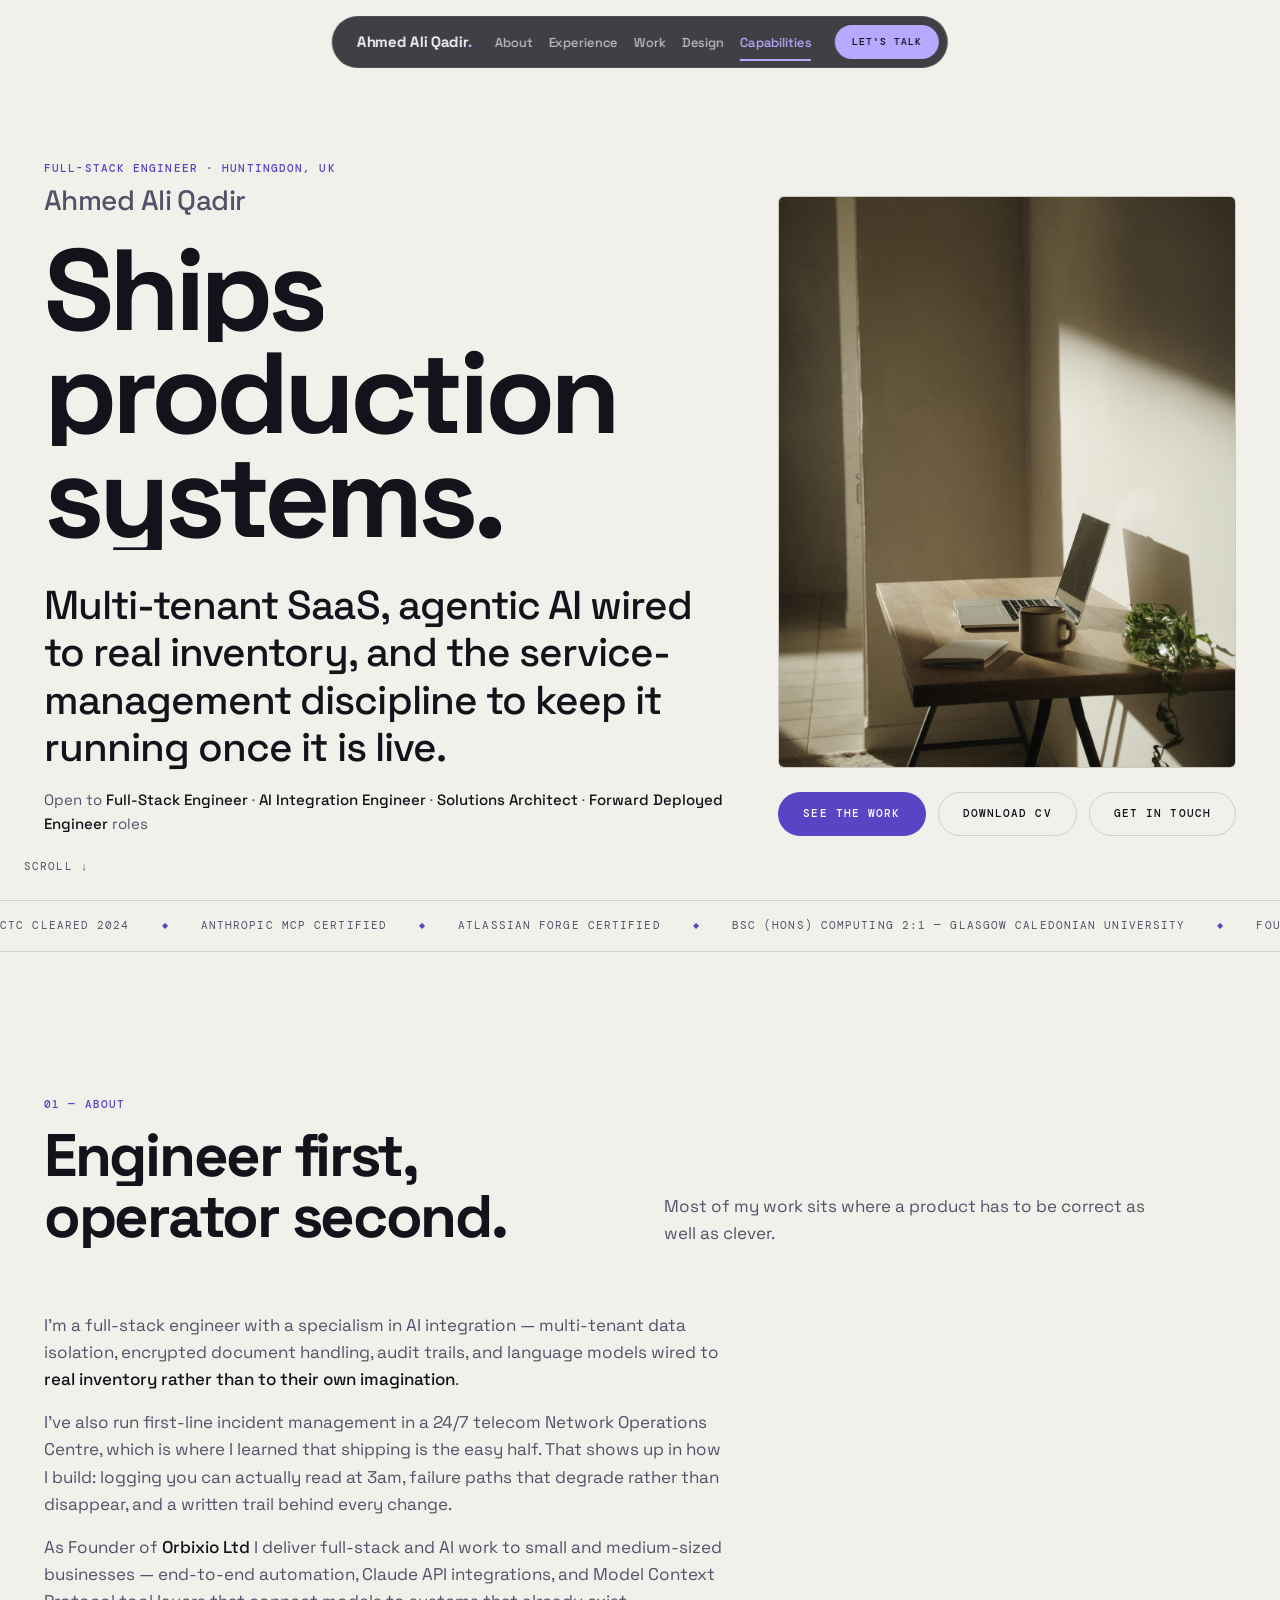
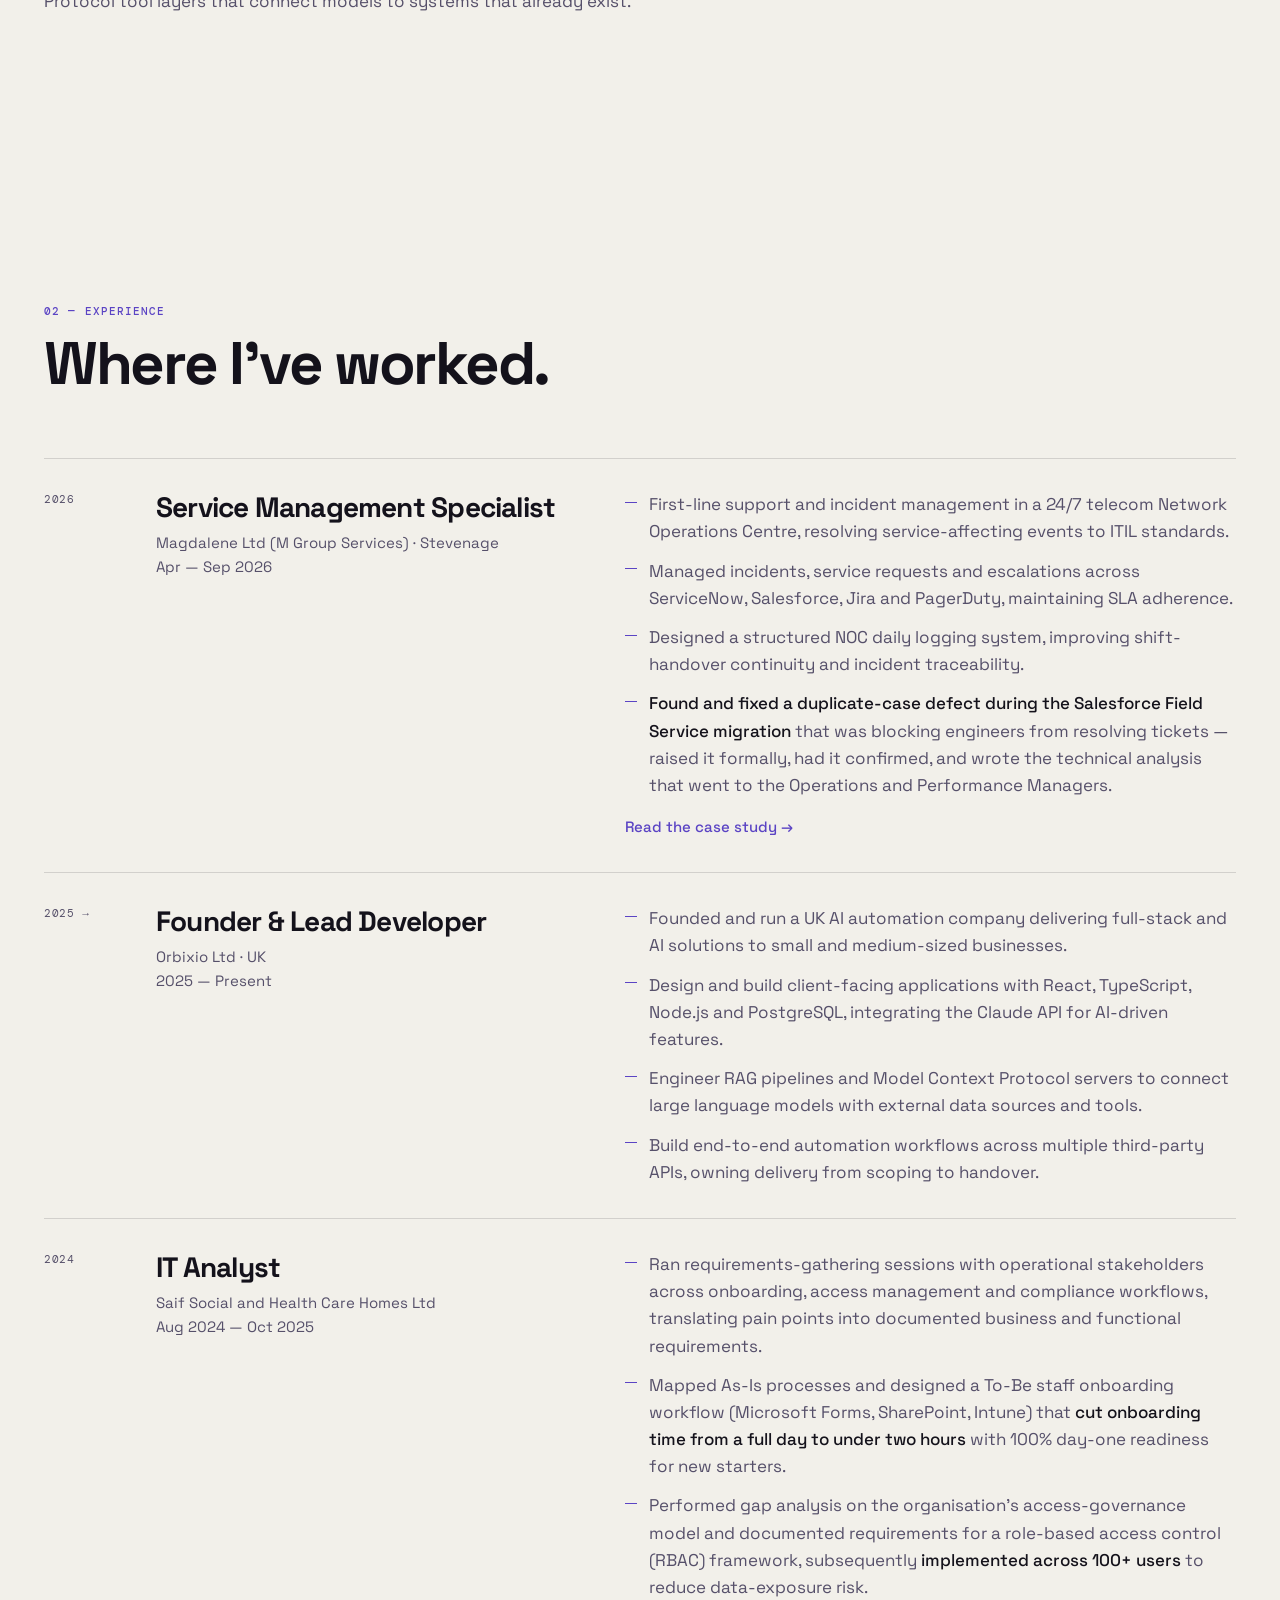
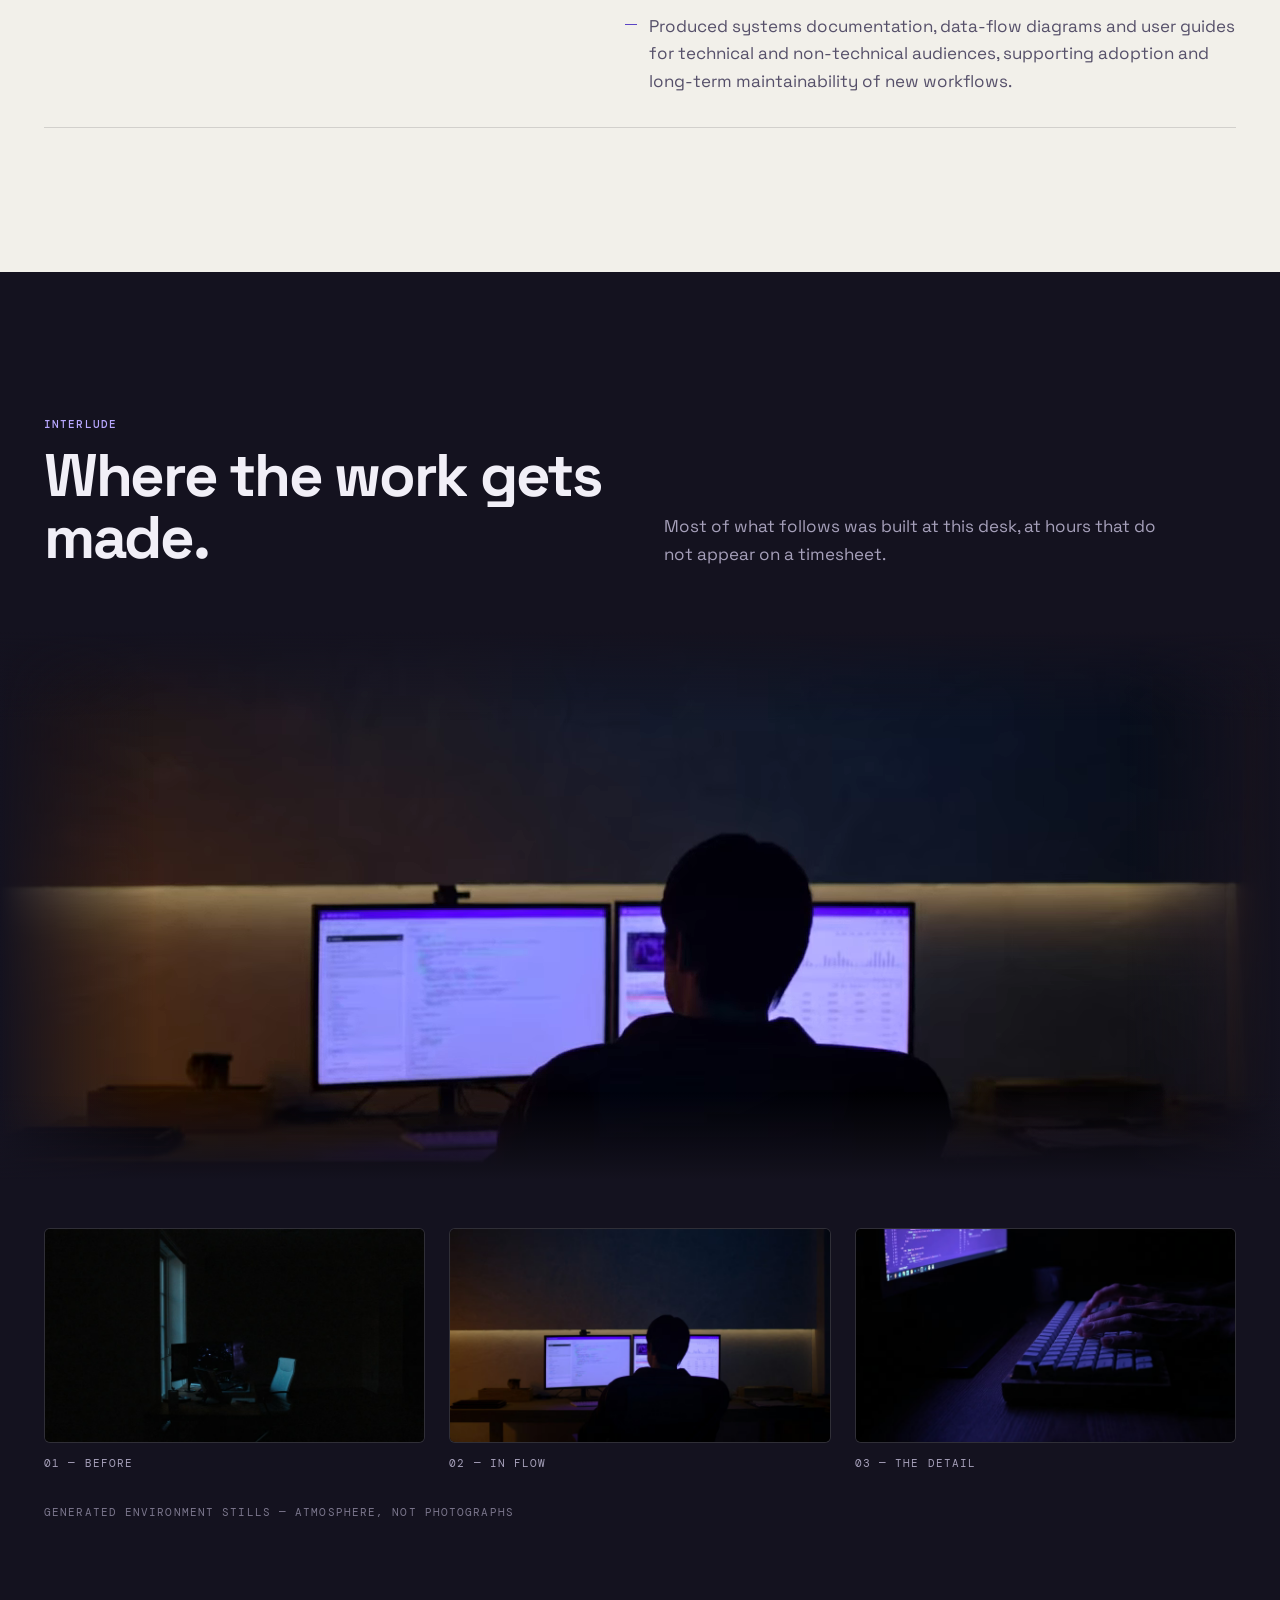
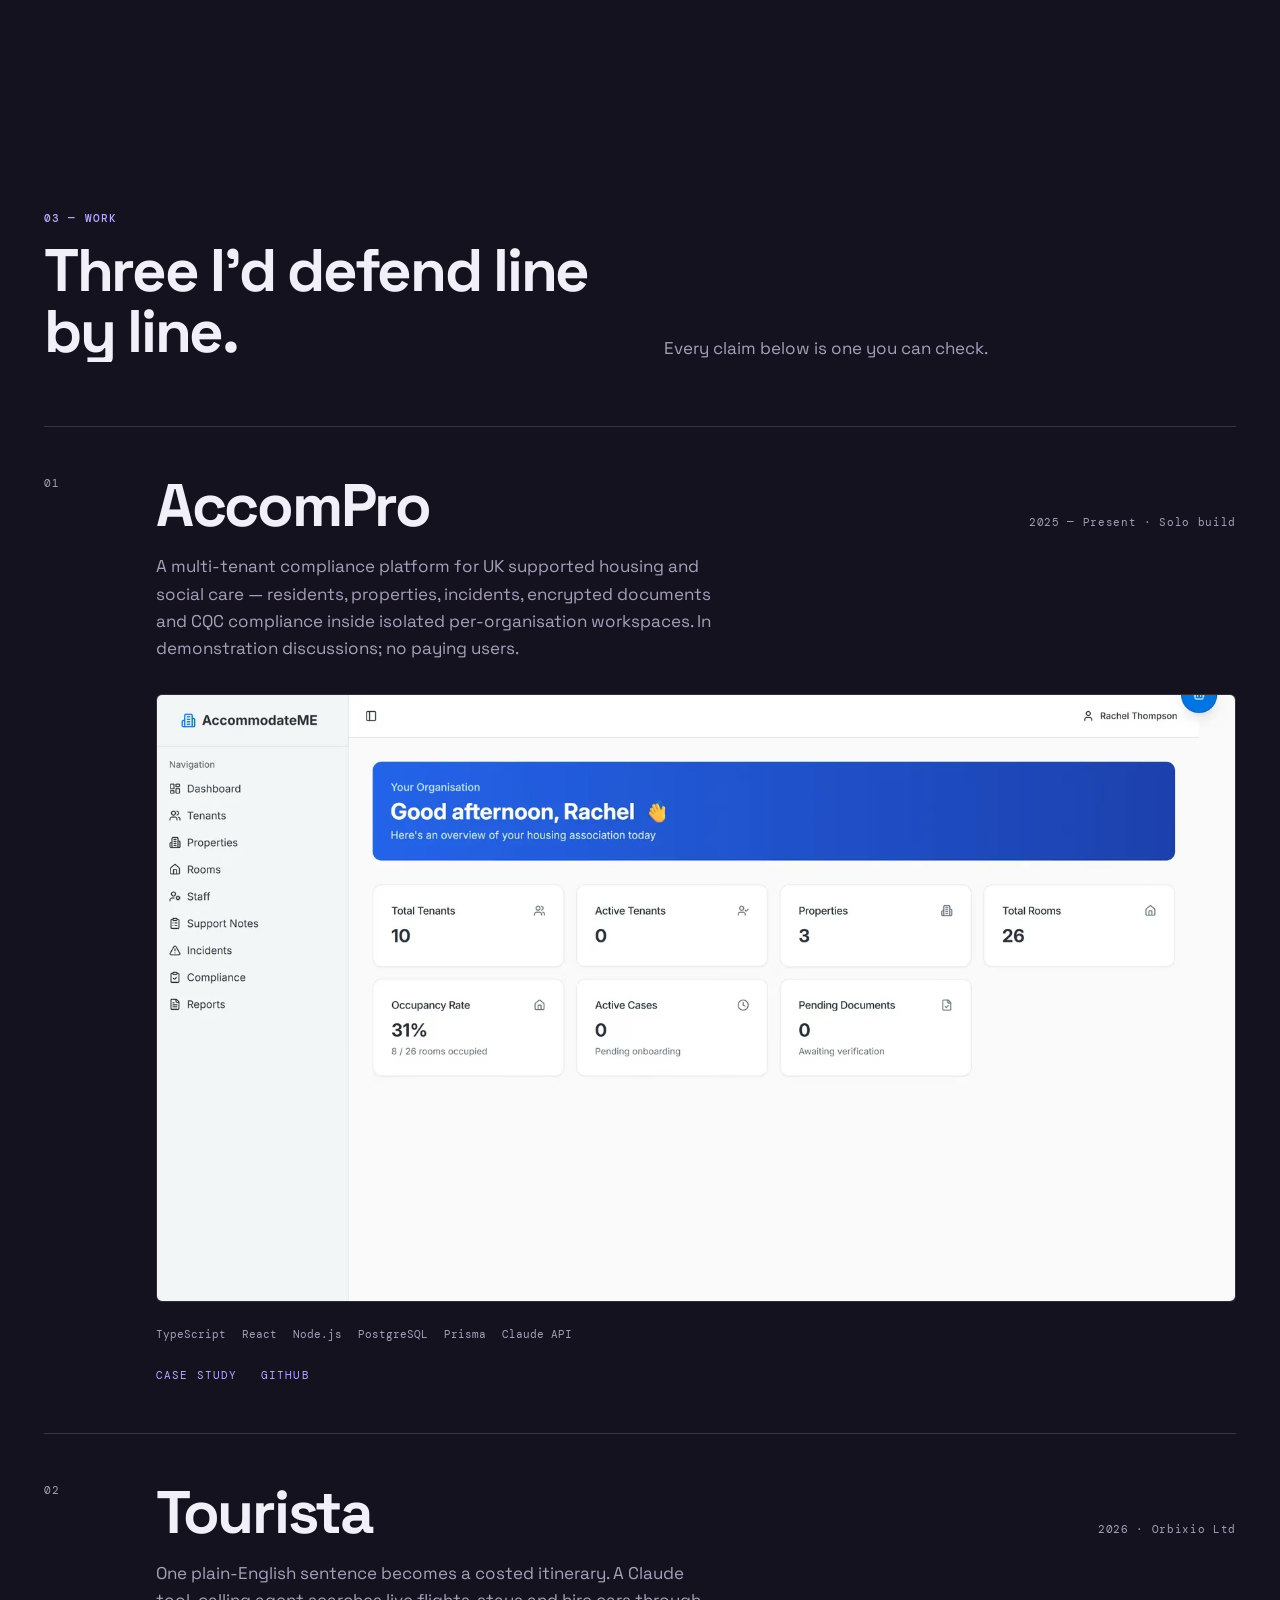
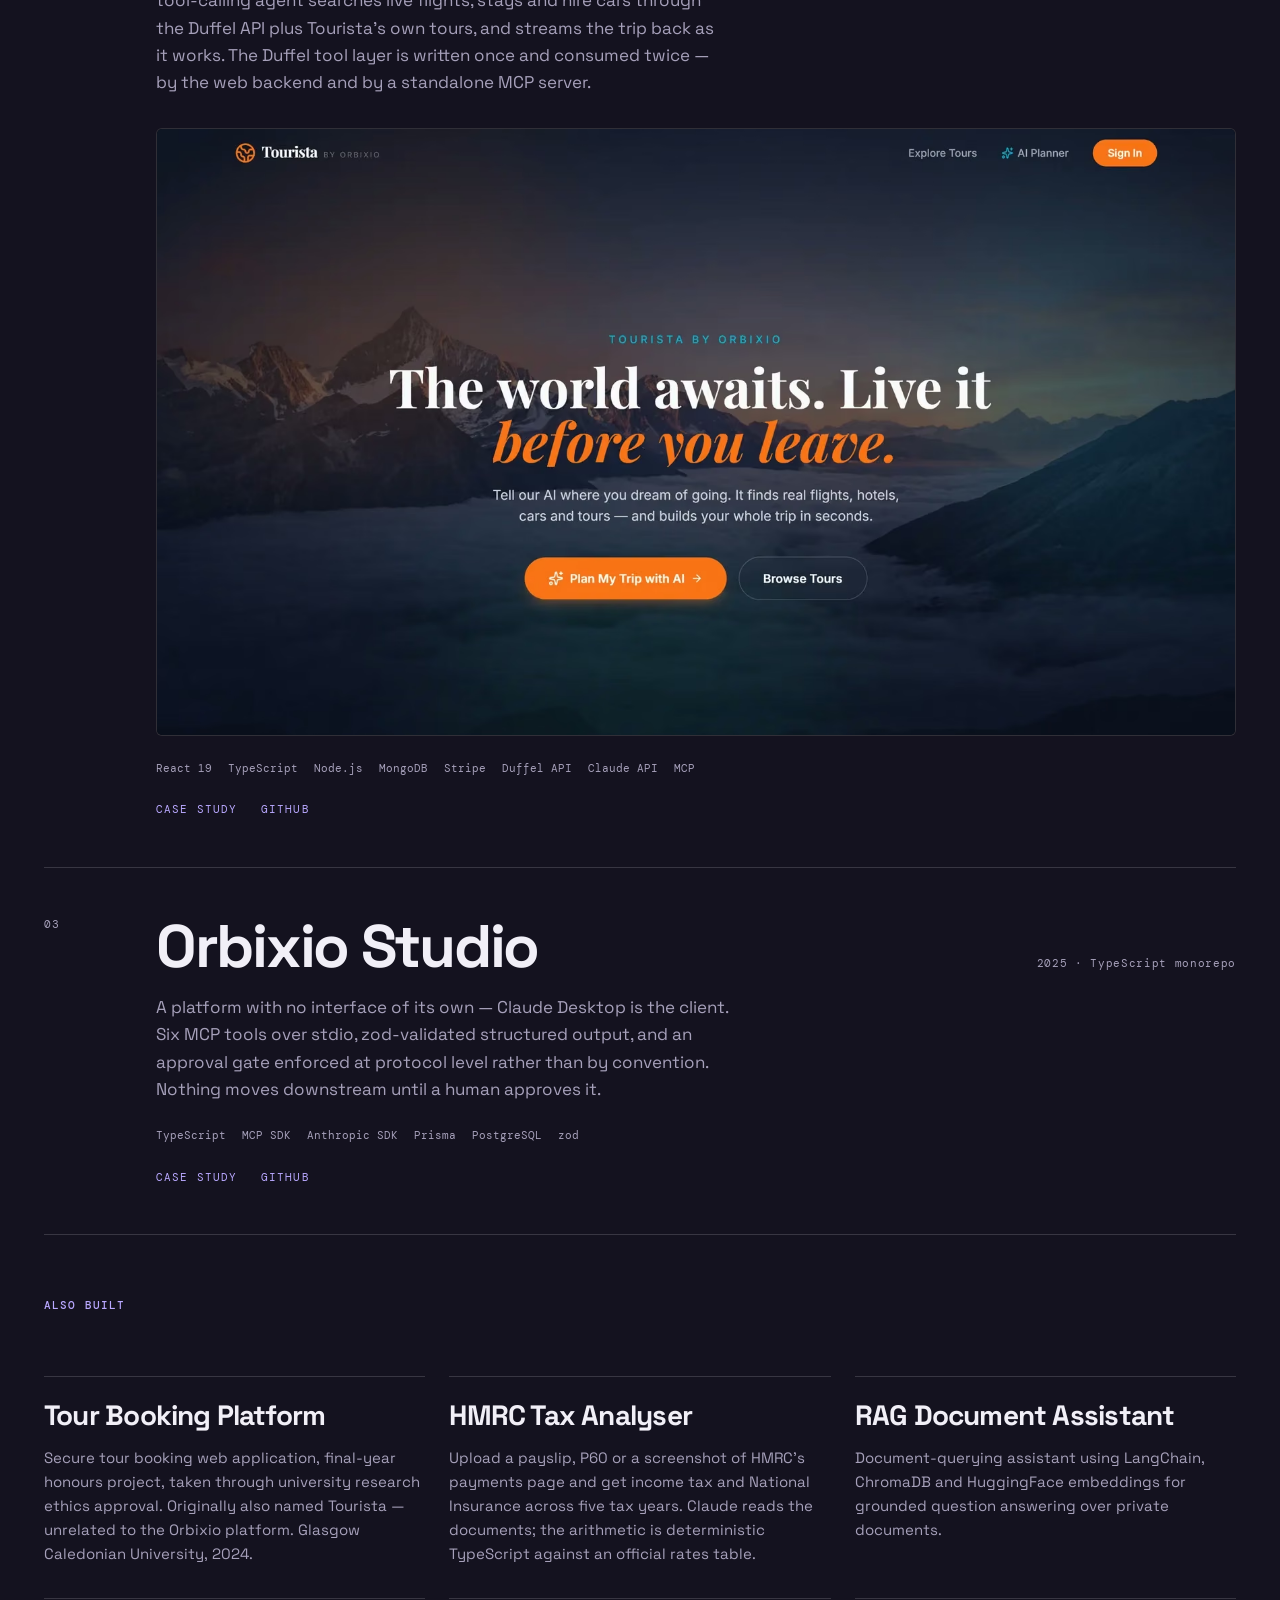
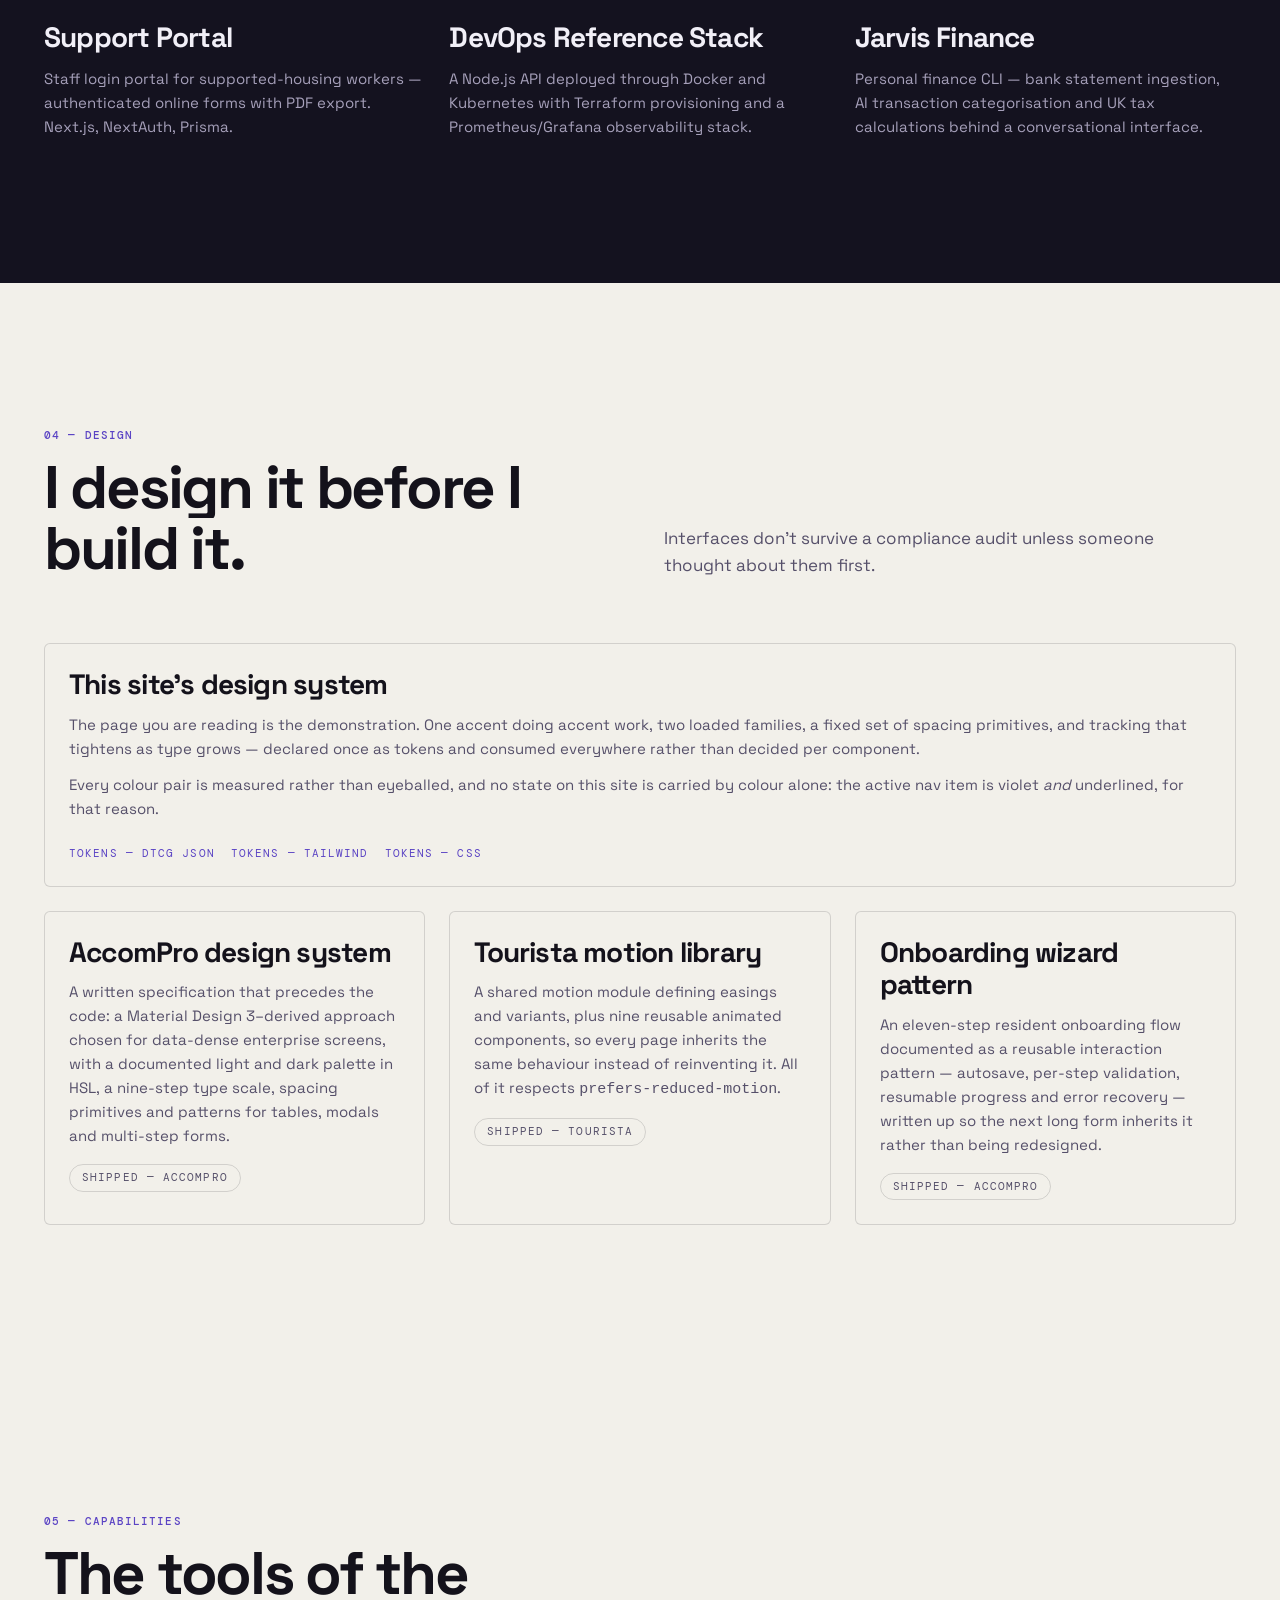
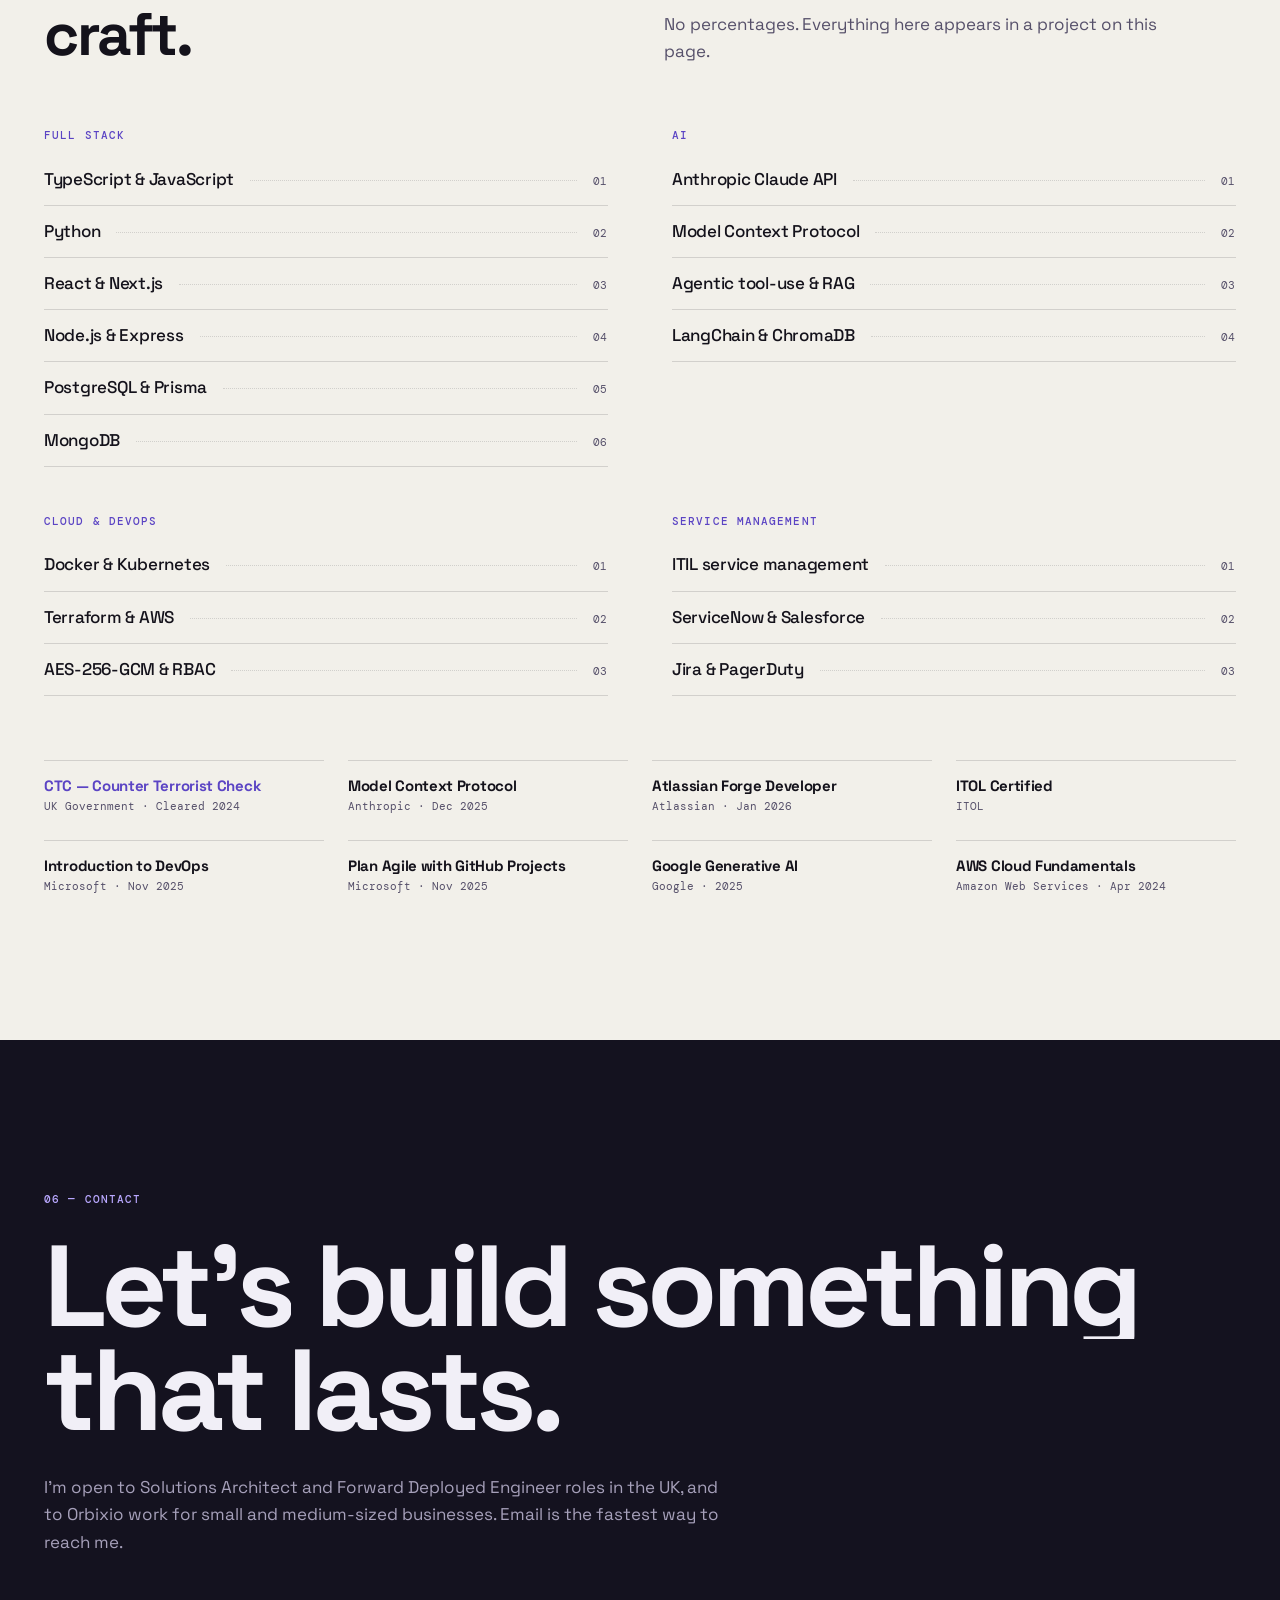
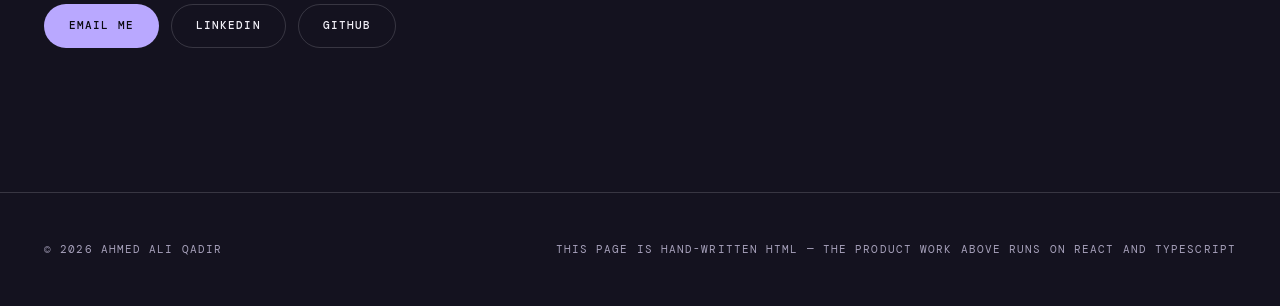
==== commit 58dfa6e3: "Correct Saif role: IT Analyst, not IT & Web Application Support Ahmed confirmed two facts directly: " ====
--- a/index.html
+++ b/index.html
@@ -175,15 +175,23 @@
         <div class="exp-row rise">
           <p class="num">2024</p>
           <div>
-            <h3 class="exp-role">IT &amp; Web Application Support</h3>
-            <p class="exp-org">Saif Social Care and Homes Ltd<br>2024 — 2025</p>
+            <h3 class="exp-role">IT Analyst</h3>
+            <p class="exp-org">Saif Social and Health Care Homes Ltd<br>Aug 2024 — Oct 2025</p>
           </div>
           <div class="exp-body">
             <ul>
-              <li>Provided IT and web application support for internal business systems, resolving
-                user-reported issues and maintaining service availability.</li>
-              <li>Supported web-based applications — troubleshooting, data integrity and user access
-                management.</li>
+              <li>Ran requirements-gathering sessions with operational stakeholders across onboarding,
+                access management and compliance workflows, translating pain points into documented
+                business and functional requirements.</li>
+              <li>Mapped As-Is processes and designed a To-Be staff onboarding workflow (Microsoft Forms,
+                SharePoint, Intune) that <strong>cut onboarding time from a full day to under two hours</strong>
+                with 100% day-one readiness for new starters.</li>
+              <li>Performed gap analysis on the organisation's access-governance model and documented
+                requirements for a role-based access control (RBAC) framework, subsequently
+                <strong>implemented across 100+ users</strong> to reduce data-exposure risk.</li>
+              <li>Produced systems documentation, data-flow diagrams and user guides for technical and
+                non-technical audiences, supporting adoption and long-term maintainability of new
+                workflows.</li>
             </ul>
           </div>
         </div>
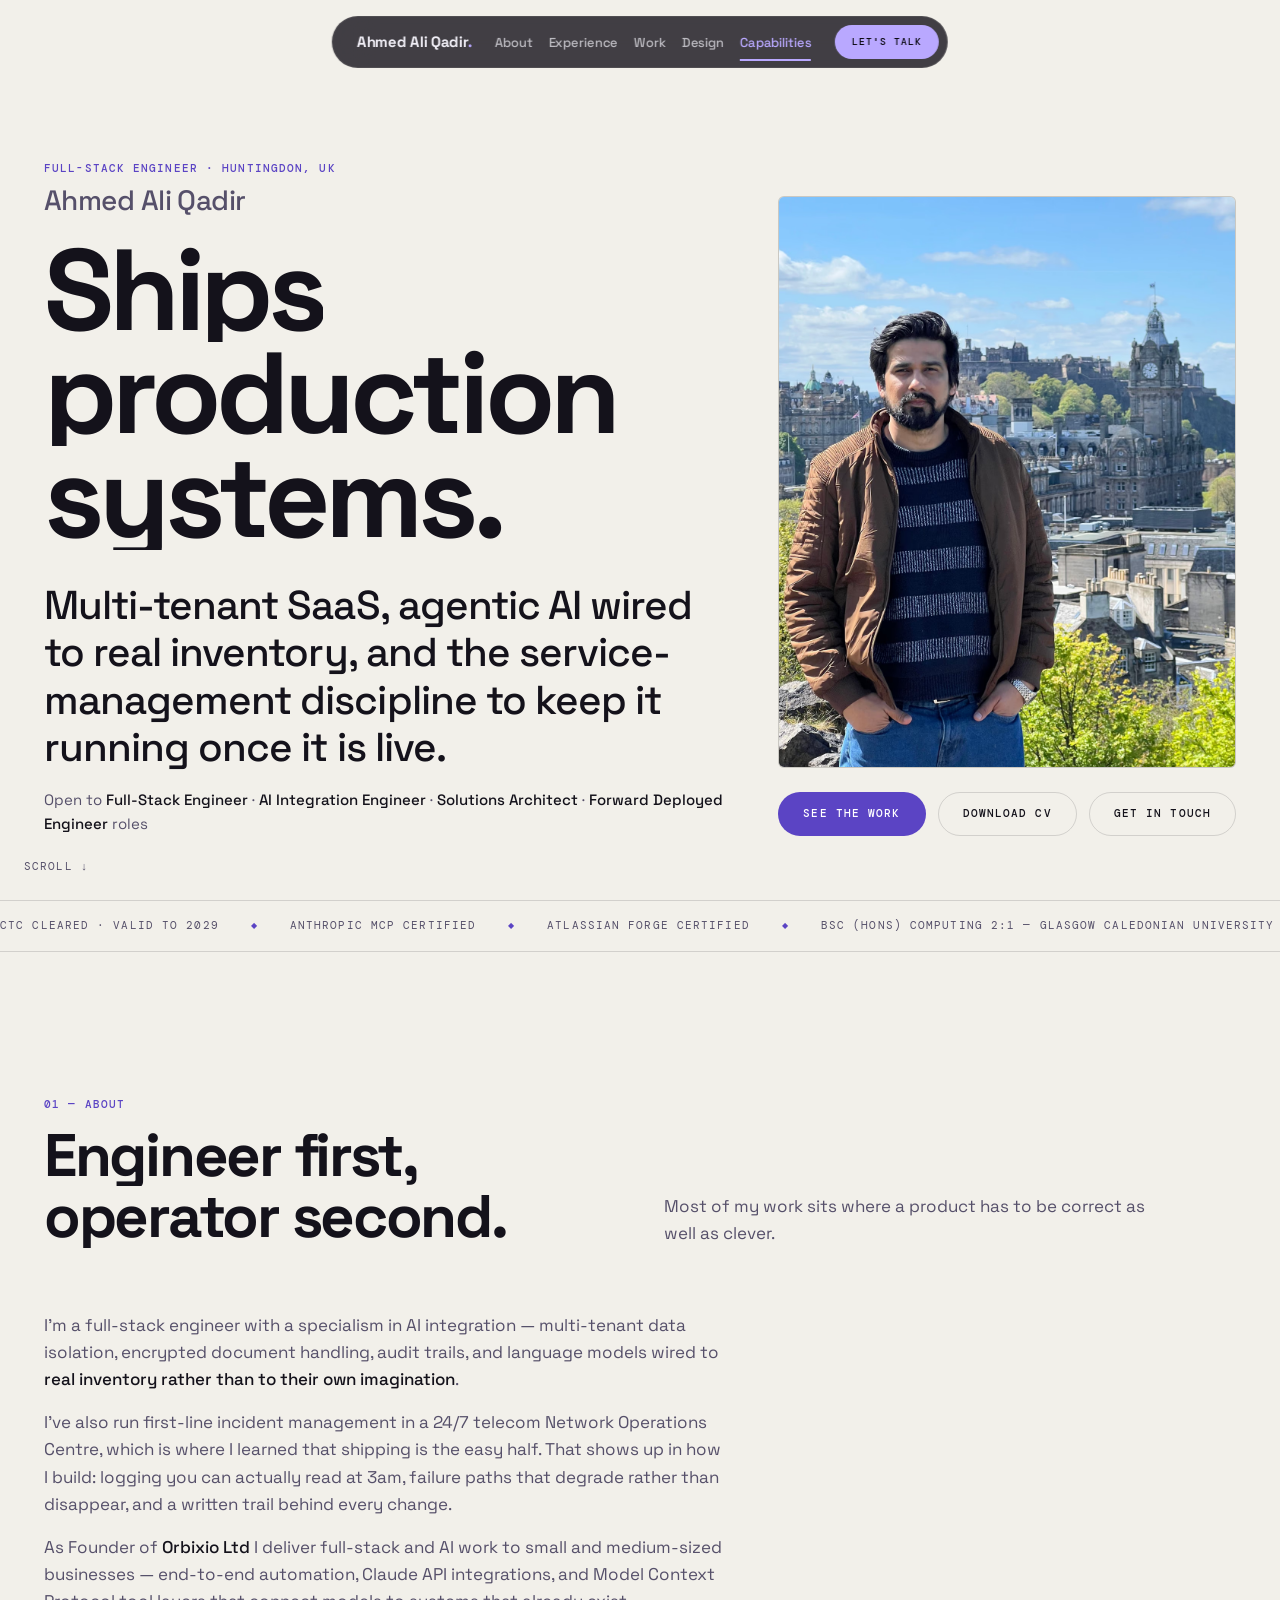
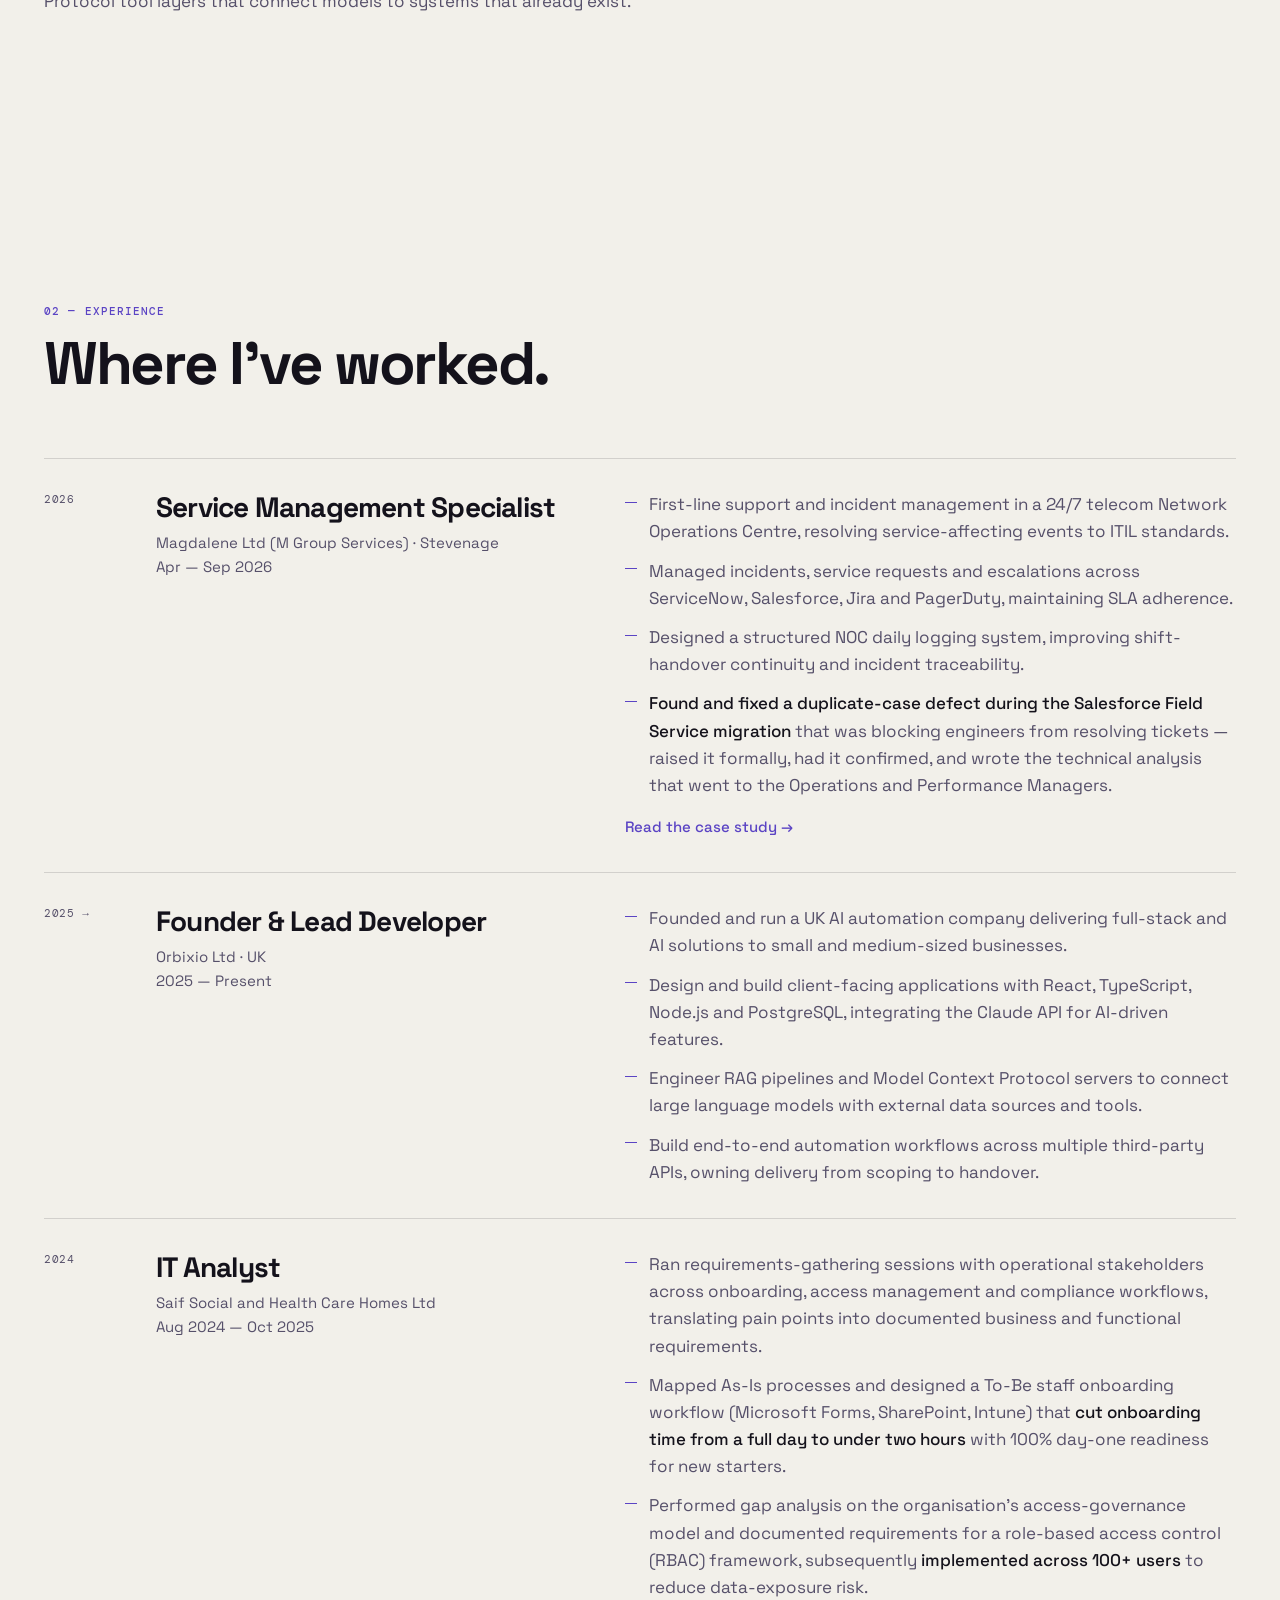
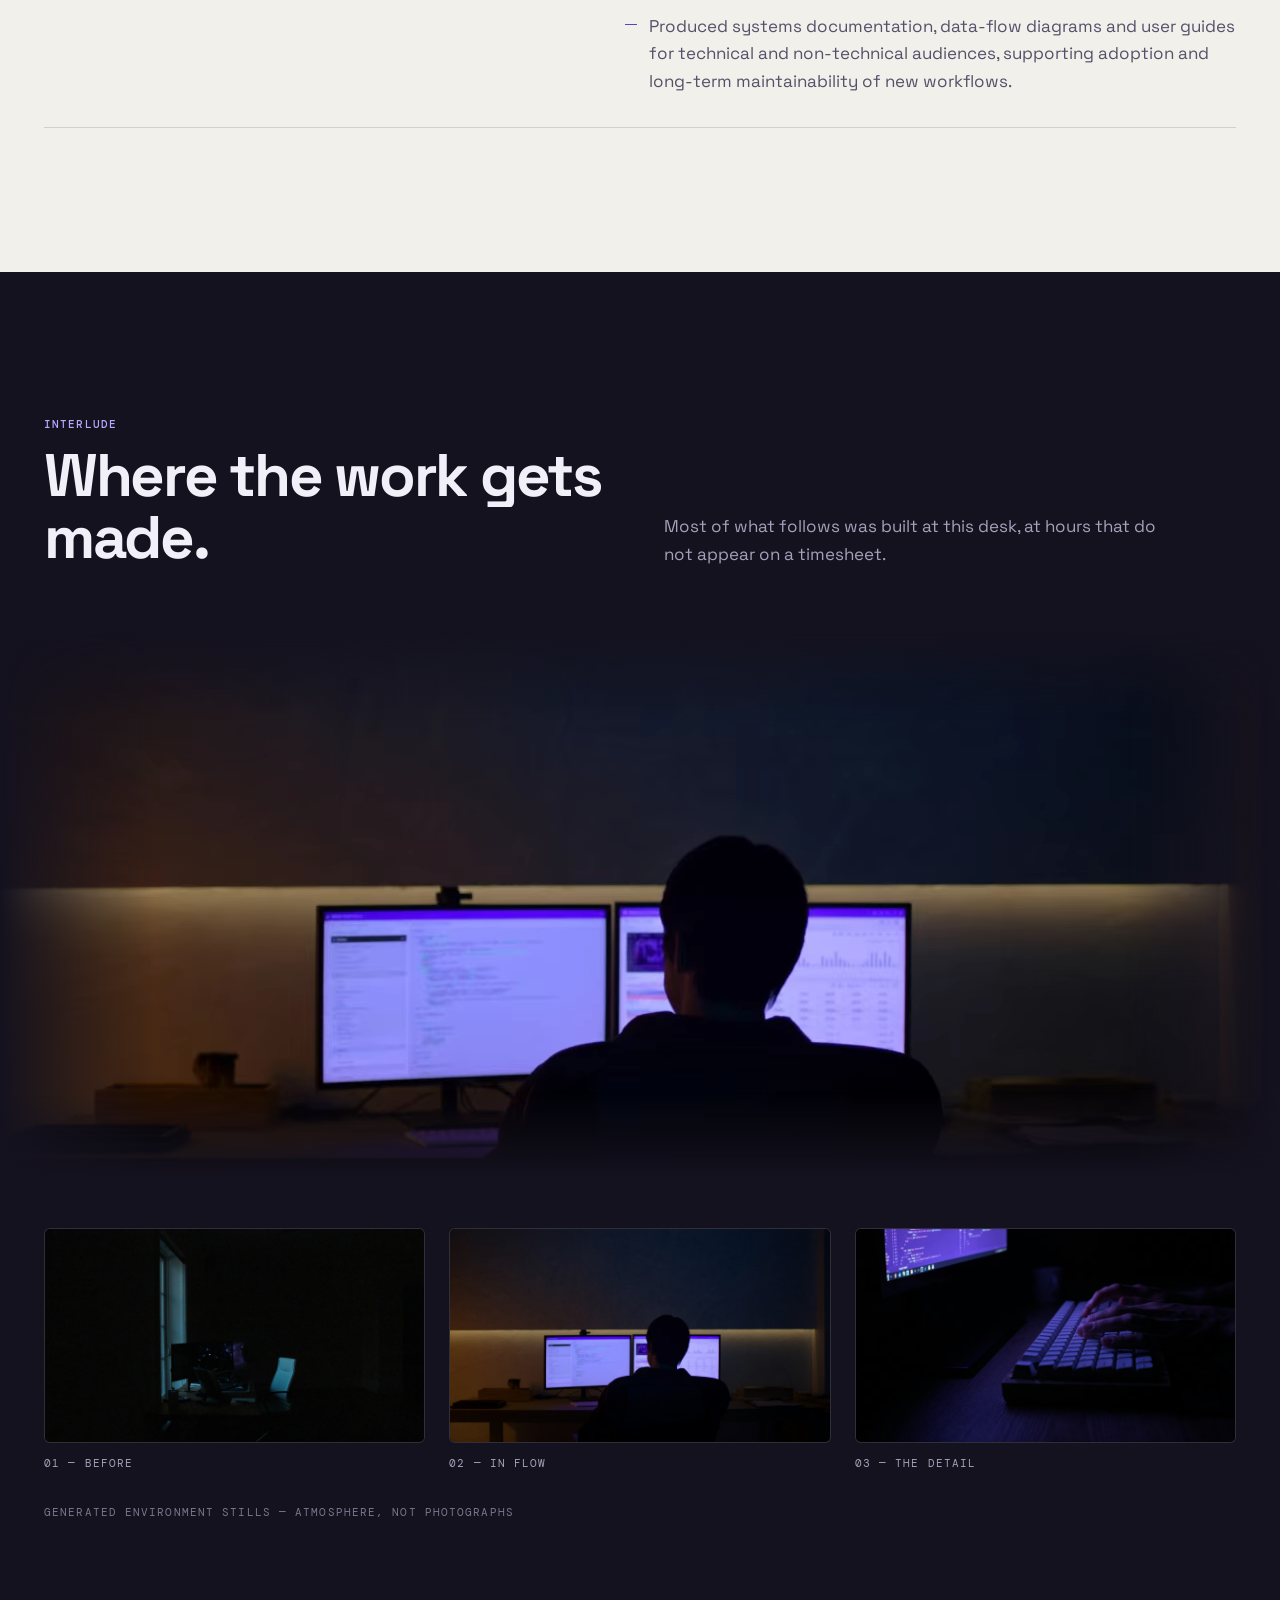
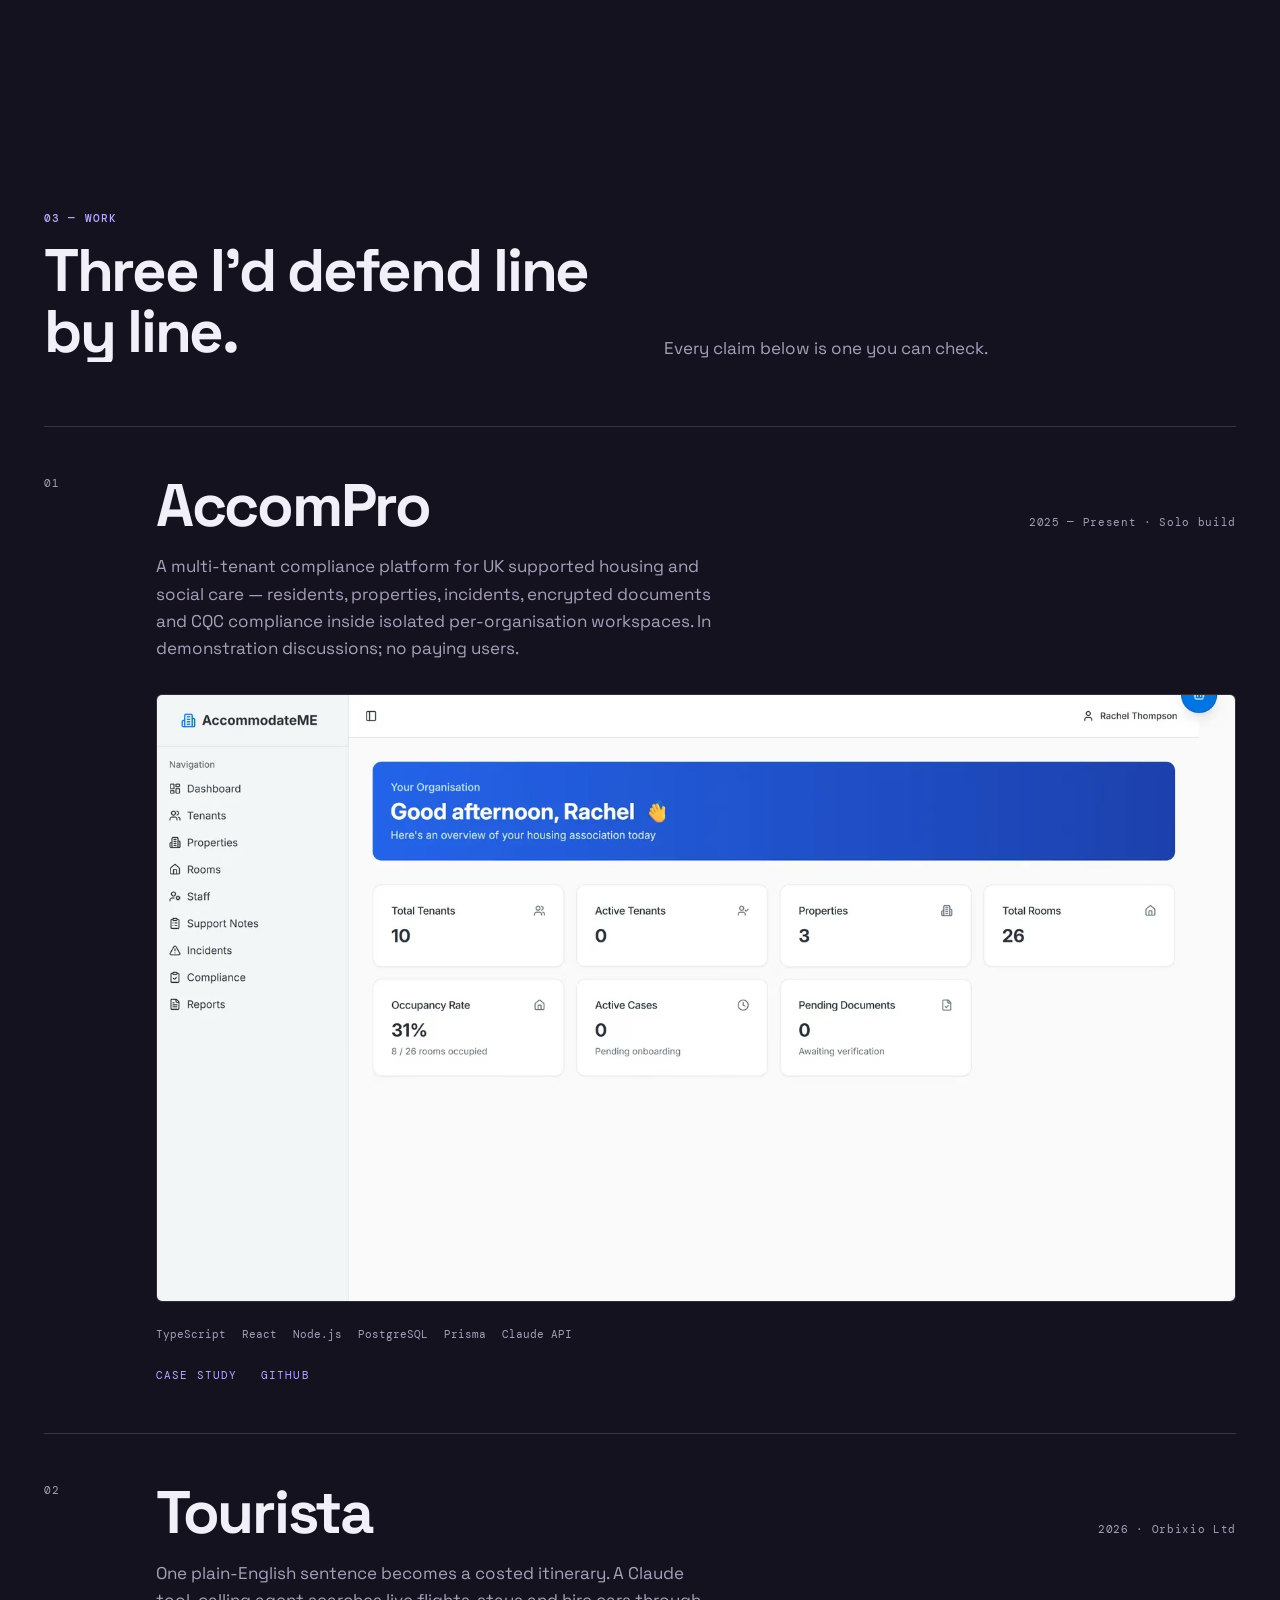
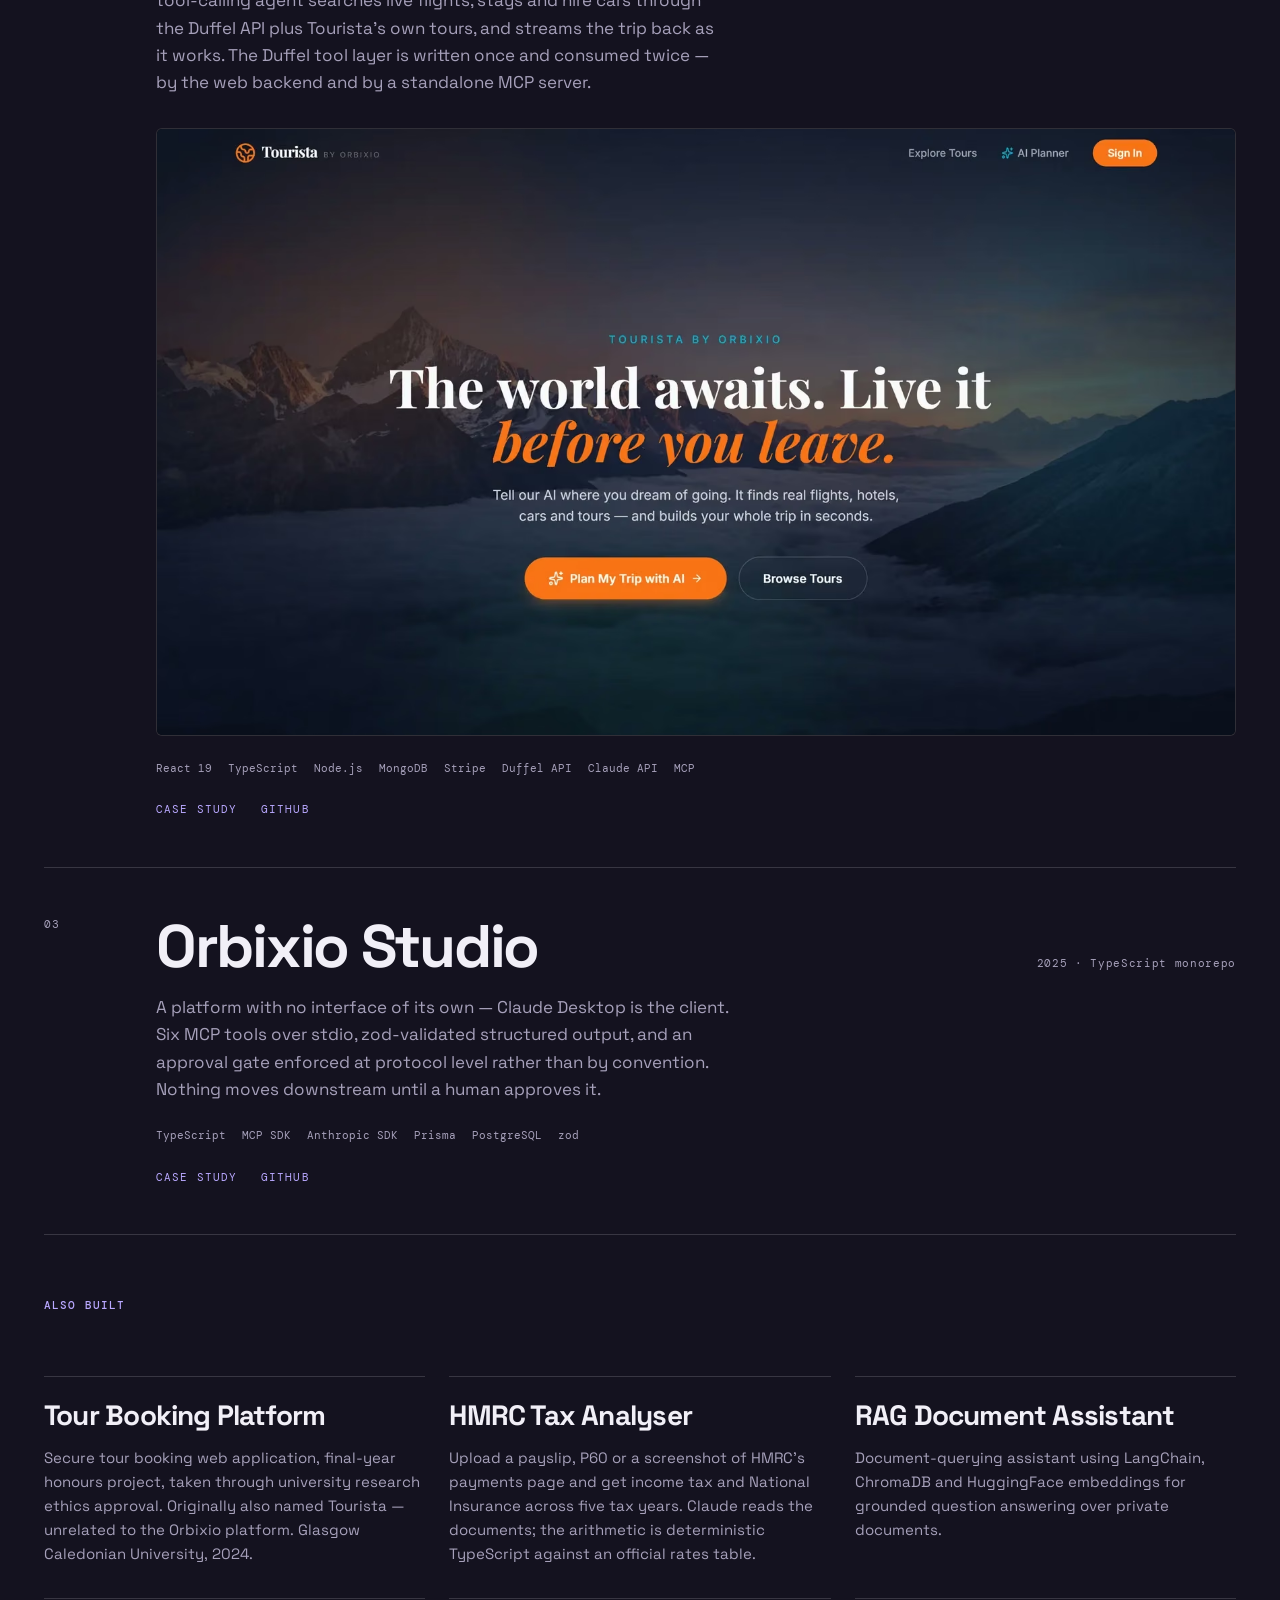
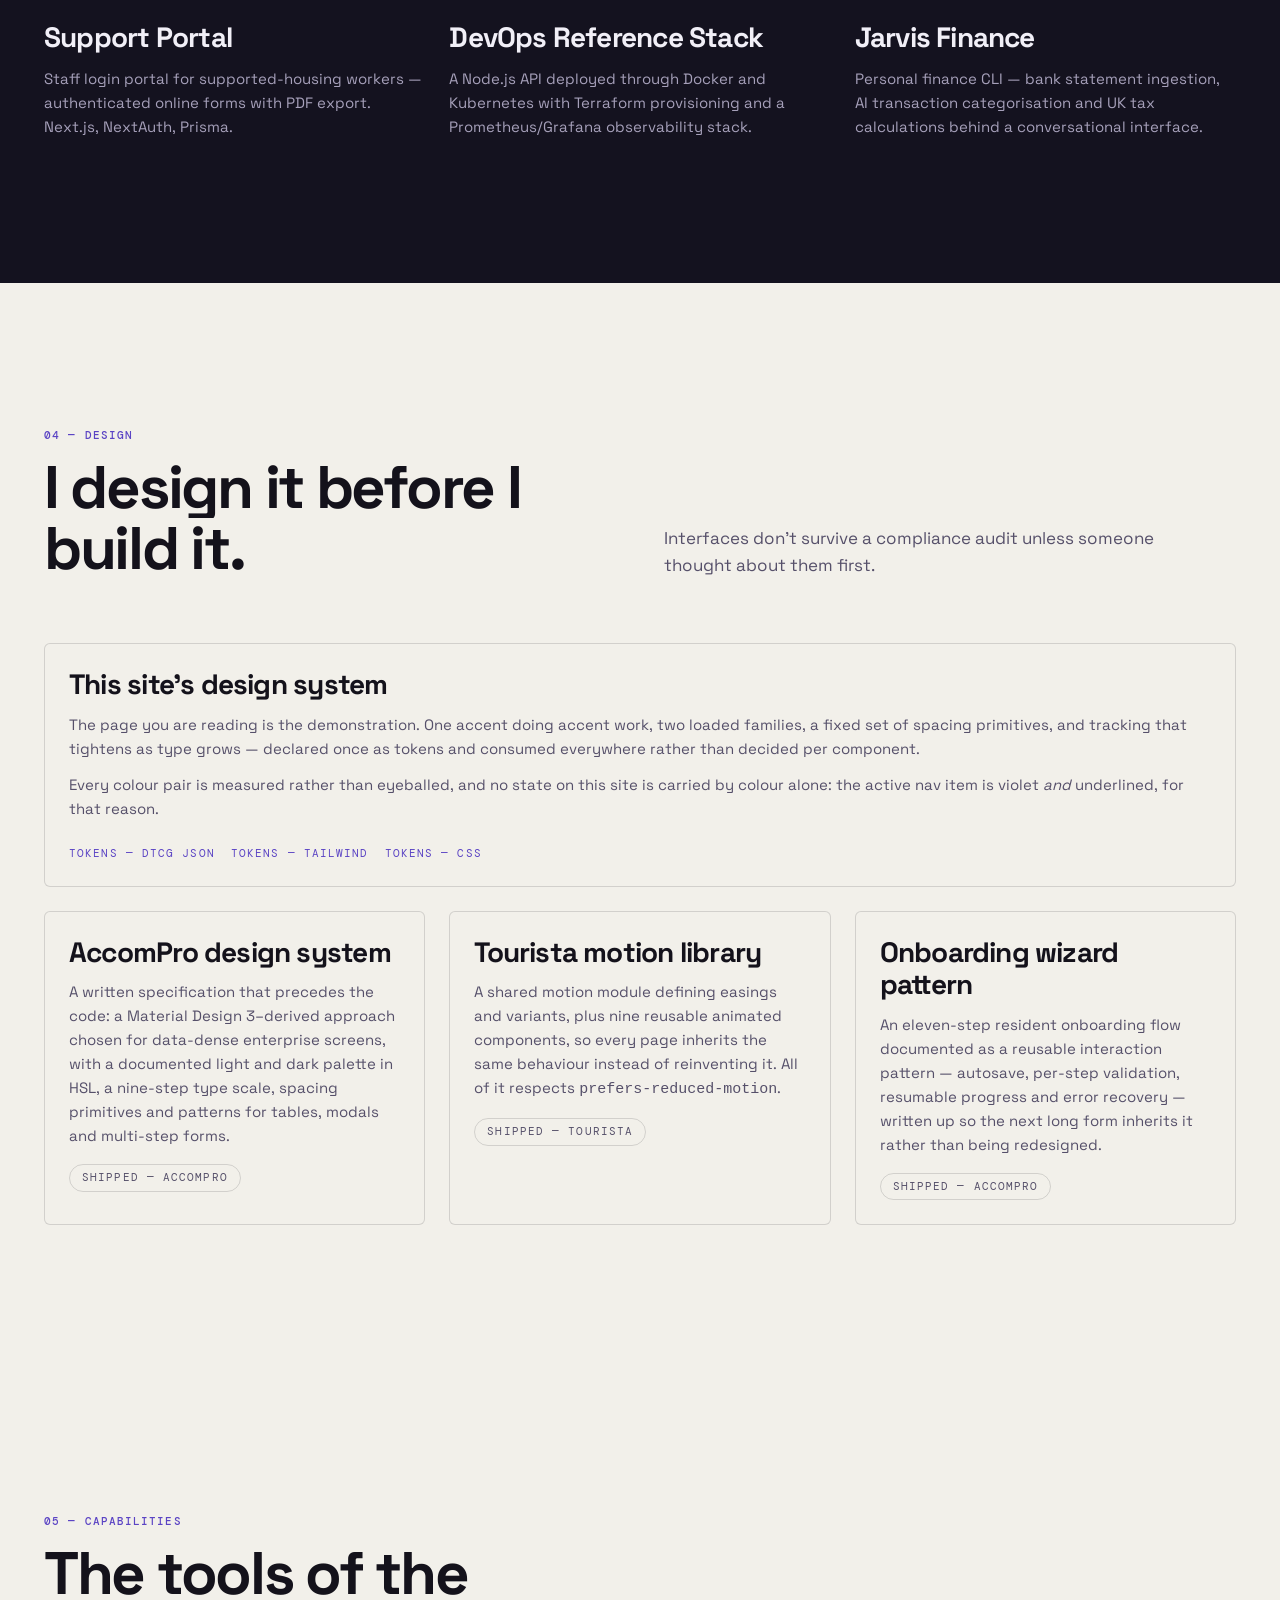
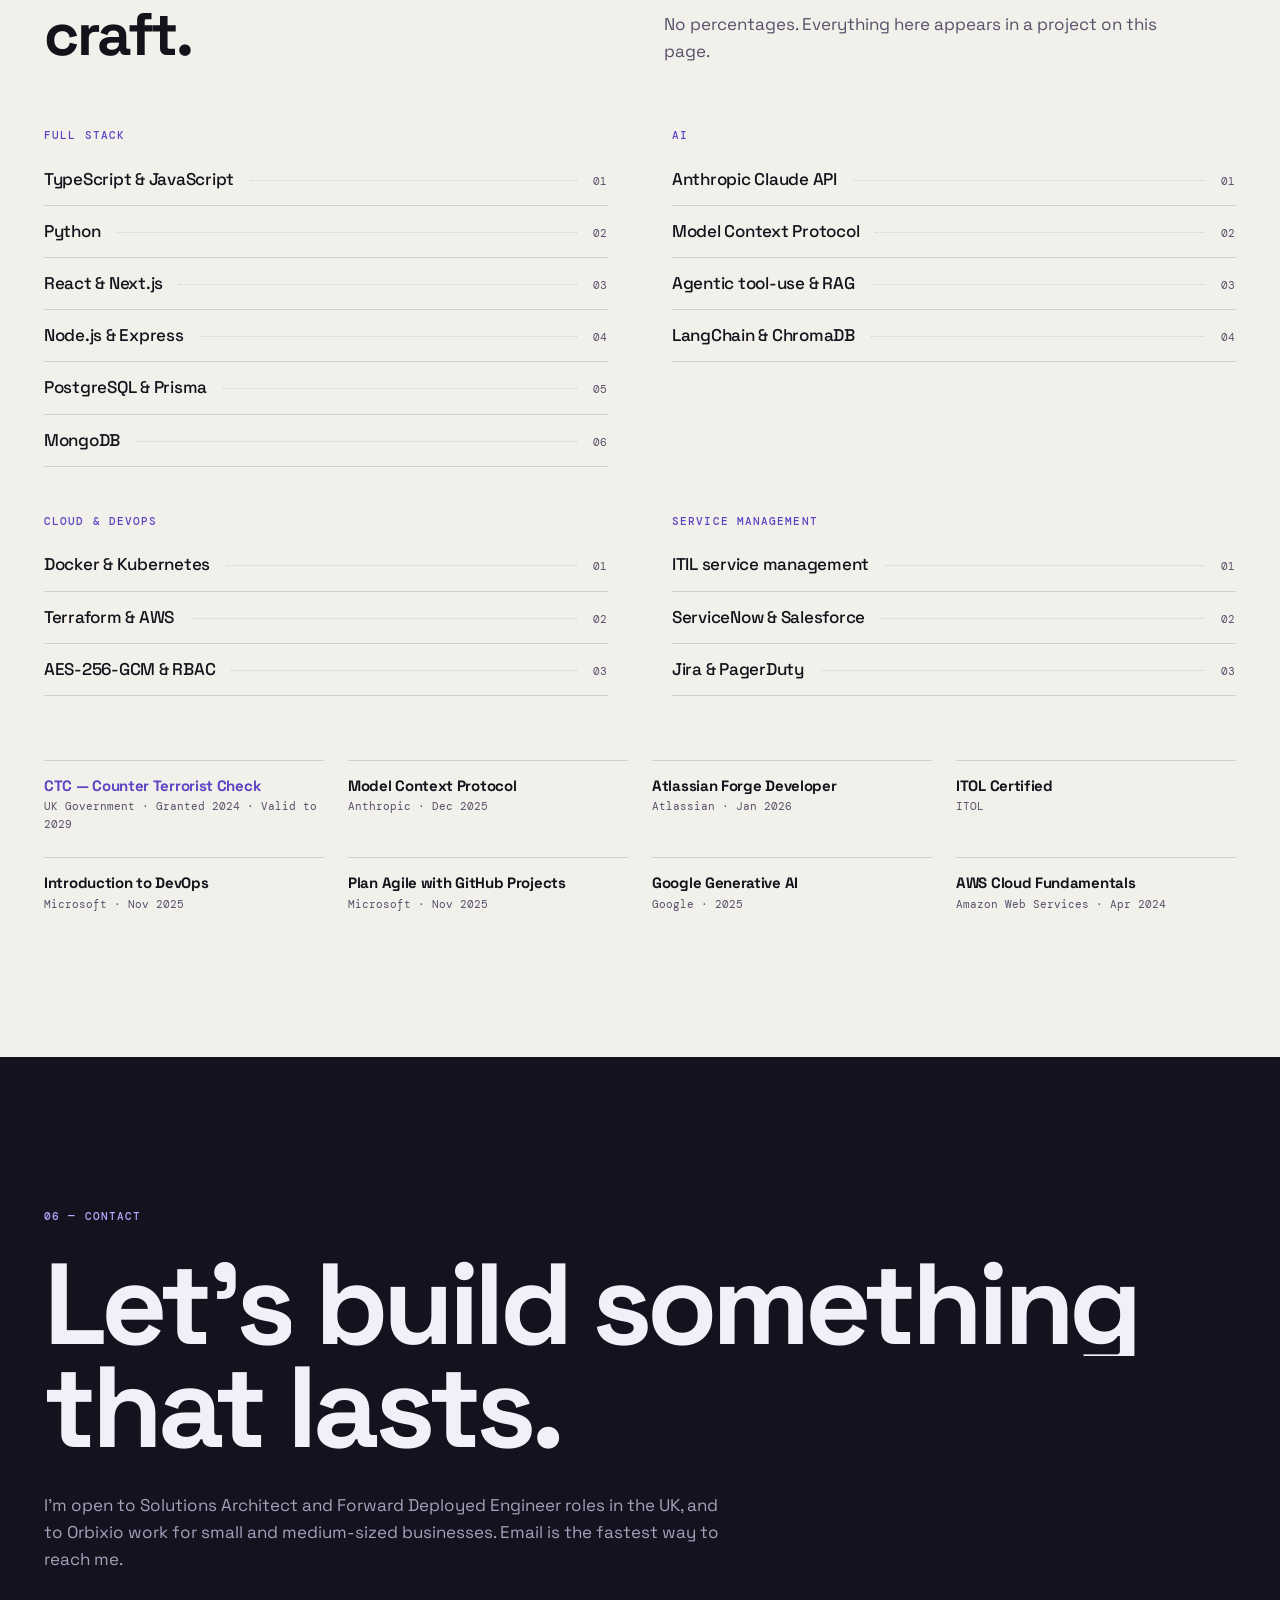
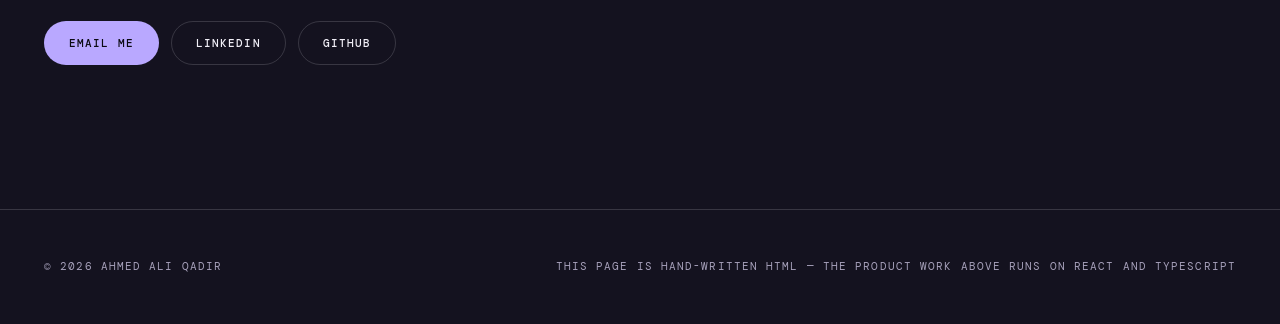
==== commit e9020911: "Add portrait photo to hero and correct CTC clearance validity - Replace stock workspace hero image w" ====
--- a/index.html
+++ b/index.html
@@ -4,7 +4,7 @@
   <meta charset="UTF-8">
   <meta name="viewport" content="width=device-width, initial-scale=1.0">
   <title>Ahmed Ali Qadir — Full-Stack Engineer &amp; AI Integration</title>
-  <meta name="description" content="Ahmed Ali Qadir — full-stack engineer building multi-tenant SaaS and agentic AI systems. Anthropic MCP certified, CTC cleared (2024). Founder of Orbixio Ltd. Huntingdon, UK.">
+  <meta name="description" content="Ahmed Ali Qadir — full-stack engineer building multi-tenant SaaS and agentic AI systems. Anthropic MCP certified, CTC cleared, valid to 2029. Founder of Orbixio Ltd. Huntingdon, UK.">
 
   <meta property="og:title" content="Ahmed Ali Qadir — Full-Stack Engineer &amp; AI Integration">
   <meta property="og:description" content="Full-stack engineer building multi-tenant SaaS and agentic AI systems. Anthropic MCP certified. Founder at Orbixio Ltd.">
@@ -61,9 +61,9 @@
         <div class="hero-meta">
           <div class="portrait rise" style="--d:640ms">
             <picture>
-              <source srcset="assets/hero/workspace.avif" type="image/avif">
-              <img src="assets/hero/workspace.webp" width="1200" height="1600"
-                   alt="A quiet home workspace in morning light — an open laptop, a mug and a notebook on a wooden desk">
+              <source srcset="assets/hero/ahmed.avif" type="image/avif">
+              <img src="assets/hero/ahmed.webp" width="1200" height="1600" fetchpriority="high"
+                   alt="Ahmed Ali Qadir standing on Calton Hill in Edinburgh, with Edinburgh Castle and the Balmoral clock tower behind him">
             </picture>
           </div>
           <div class="hero-actions rise" style="--d:700ms">
@@ -79,19 +79,19 @@
     <!-- Credentials marquee -->
     <div class="marquee" aria-hidden="true">
       <div class="marquee-track">
-        <span class="marquee-item">CTC cleared 2024</span>
+        <span class="marquee-item">CTC cleared &middot; valid to 2029</span>
         <span class="marquee-item">Anthropic MCP certified</span>
         <span class="marquee-item">Atlassian Forge certified</span>
         <span class="marquee-item">BSc (Hons) Computing 2:1 — Glasgow Caledonian University</span>
         <span class="marquee-item">Founder, Orbixio Ltd</span>
-        <span class="marquee-item">CTC cleared 2024</span>
+        <span class="marquee-item">CTC cleared &middot; valid to 2029</span>
         <span class="marquee-item">Anthropic MCP certified</span>
         <span class="marquee-item">Atlassian Forge certified</span>
         <span class="marquee-item">BSc (Hons) Computing 2:1 — Glasgow Caledonian University</span>
         <span class="marquee-item">Founder, Orbixio Ltd</span>
       </div>
     </div>
-    <p class="visually-hidden">Credentials: CTC cleared 2024. Anthropic MCP certified. Atlassian Forge certified.
+    <p class="visually-hidden">Credentials: CTC cleared, valid to 2029. Anthropic MCP certified. Atlassian Forge certified.
       BSc (Hons) Computing 2:1, Glasgow Caledonian University. Founder, Orbixio Ltd.</p>
 
     <!-- About -->
@@ -481,7 +481,7 @@
         </div>
 
         <div class="cert-grid" style="margin-top:var(--s16)">
-          <div class="cert cert-flag rise"><h3>CTC — Counter Terrorist Check</h3><p>UK Government · Cleared 2024</p></div>
+          <div class="cert cert-flag rise"><h3>CTC — Counter Terrorist Check</h3><p>UK Government · Granted 2024 · Valid to 2029</p></div>
           <div class="cert rise"><h3>Model Context Protocol</h3><p>Anthropic · Dec 2025</p></div>
           <div class="cert rise"><h3>Atlassian Forge Developer</h3><p>Atlassian · Jan 2026</p></div>
           <div class="cert rise"><h3>ITOL Certified</h3><p>ITOL</p></div>
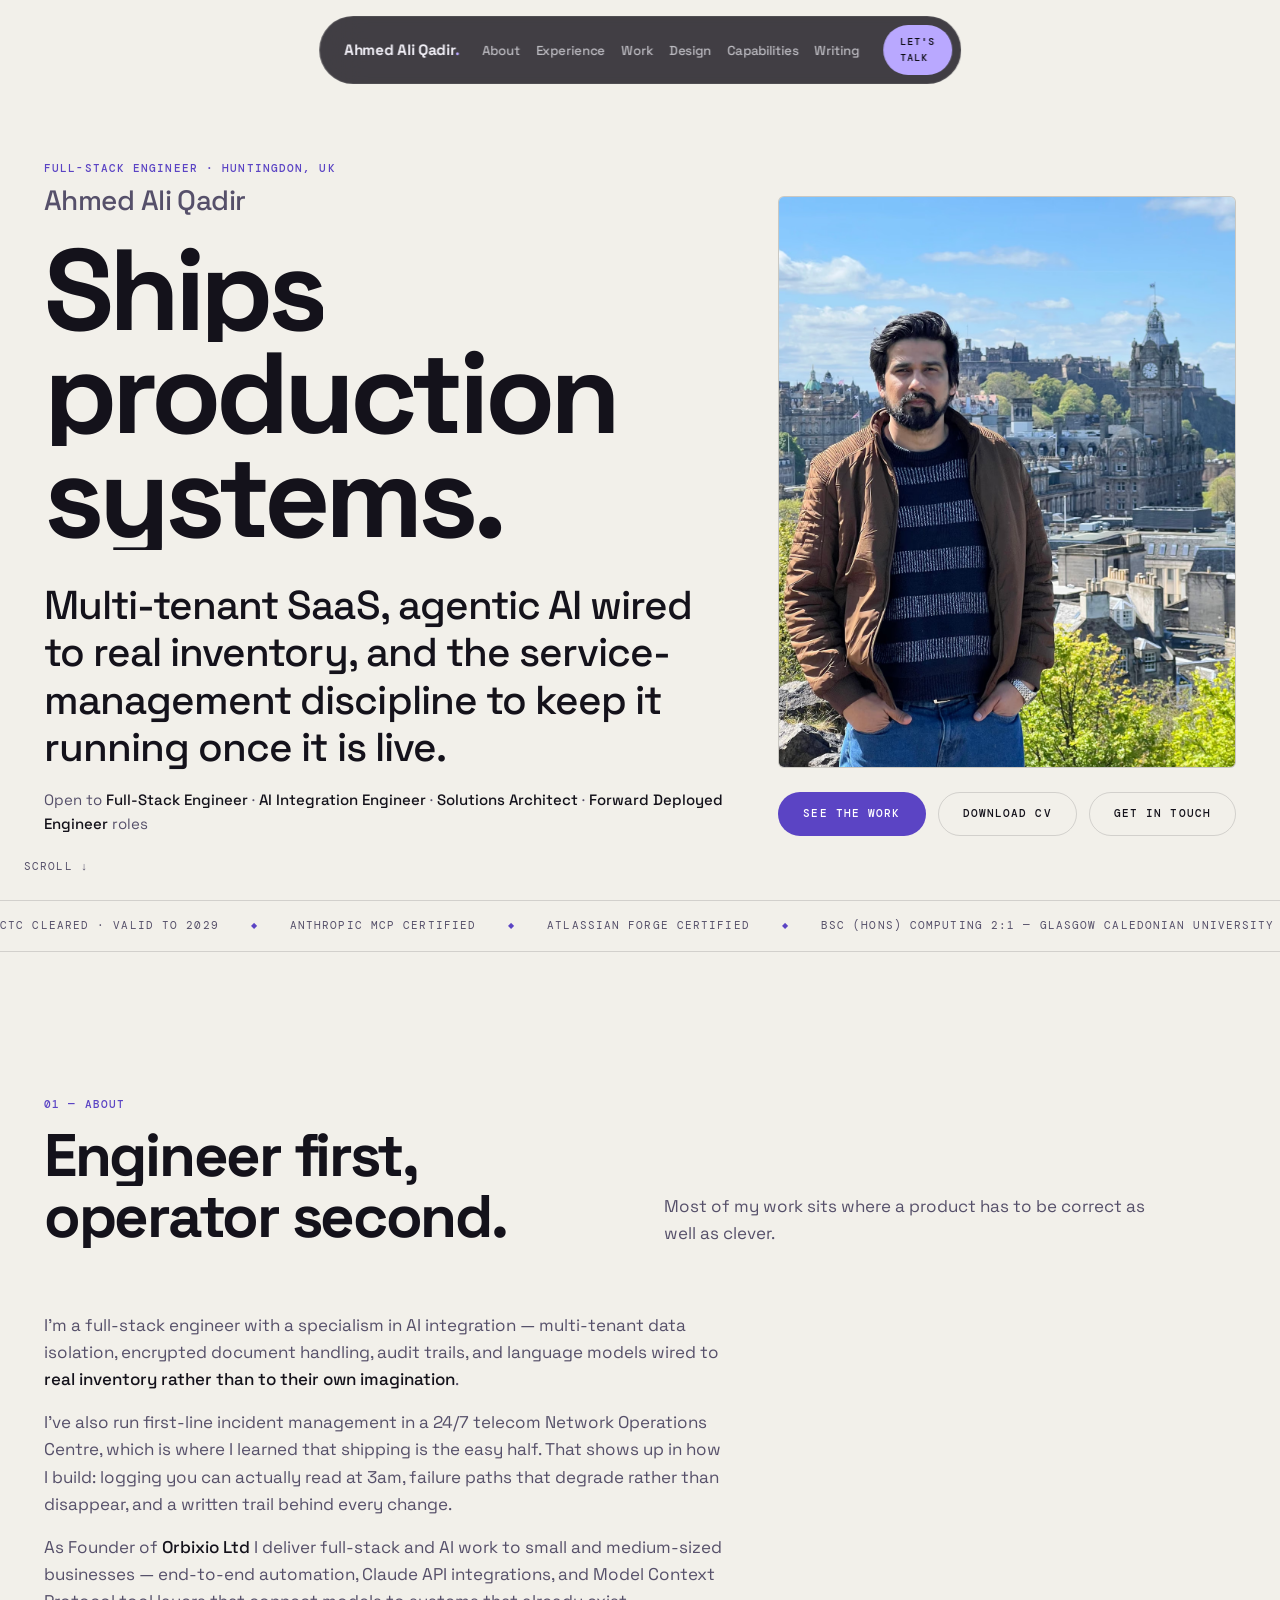
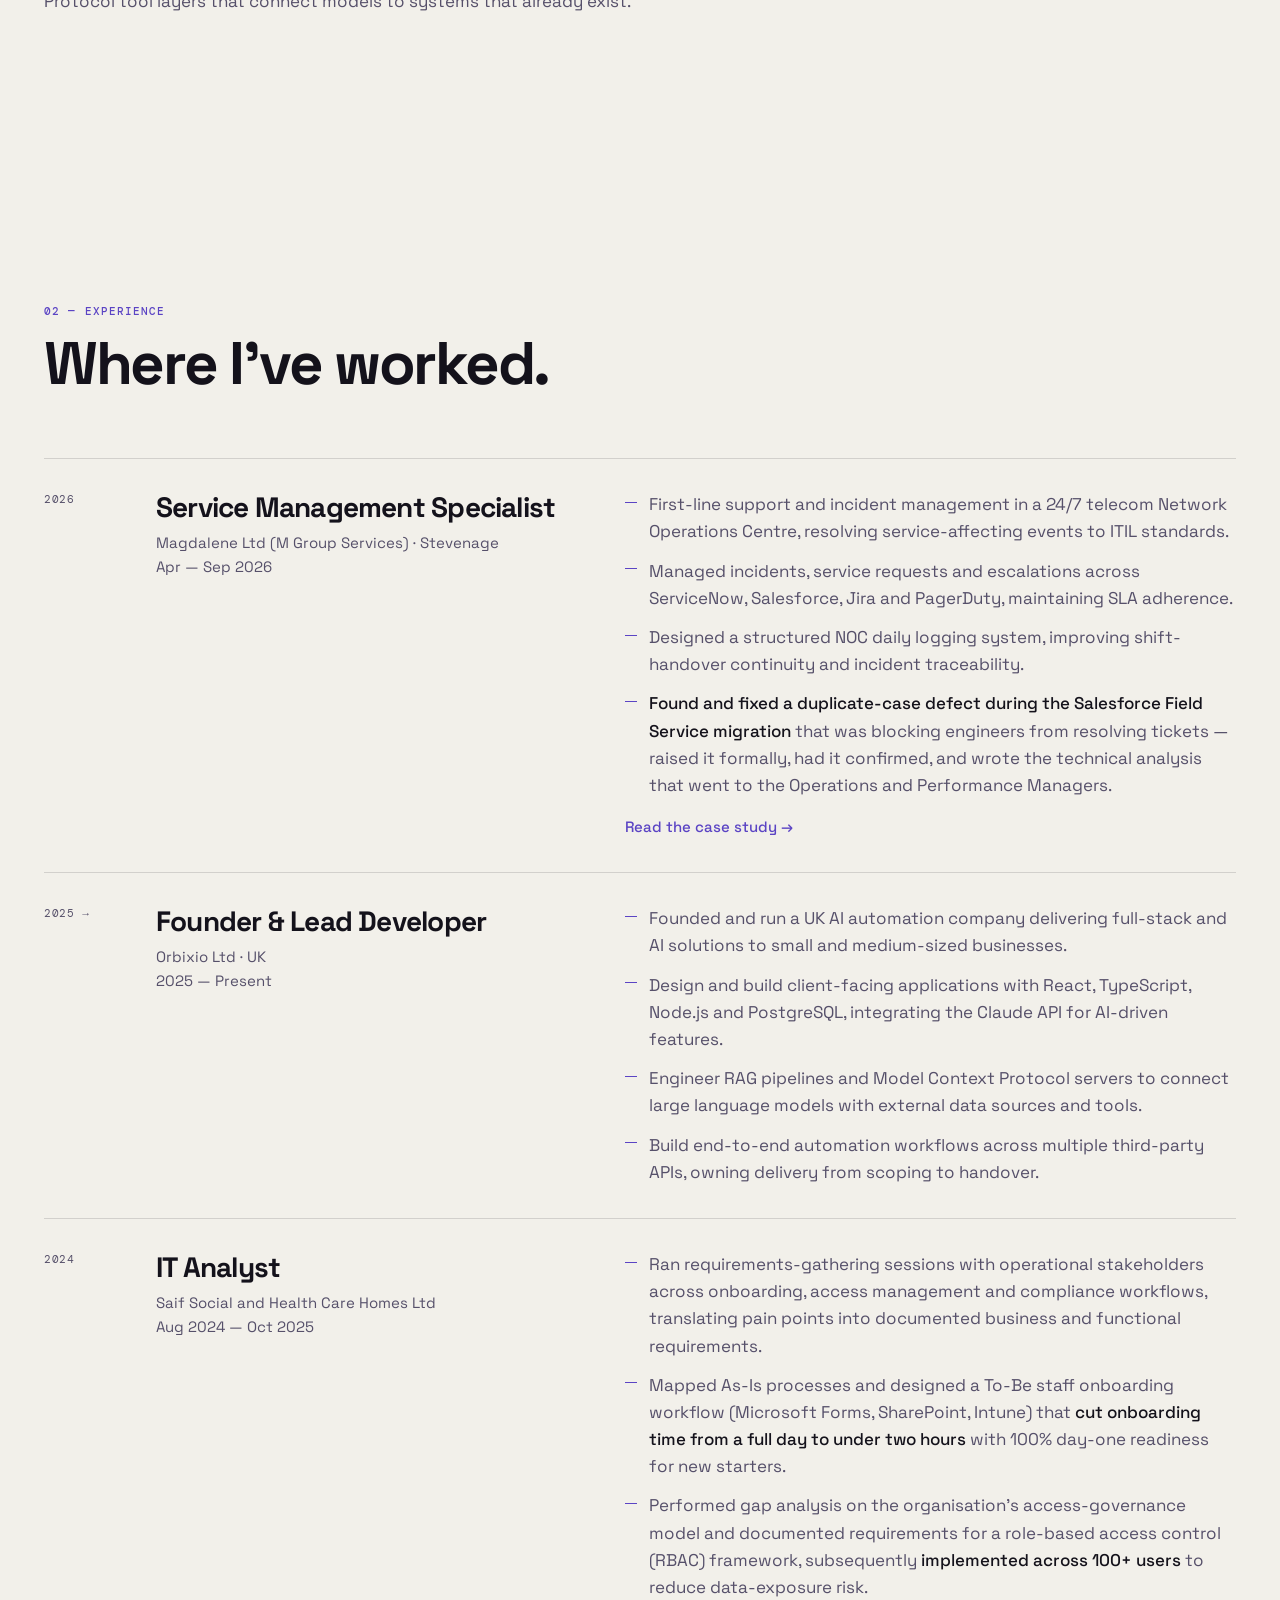
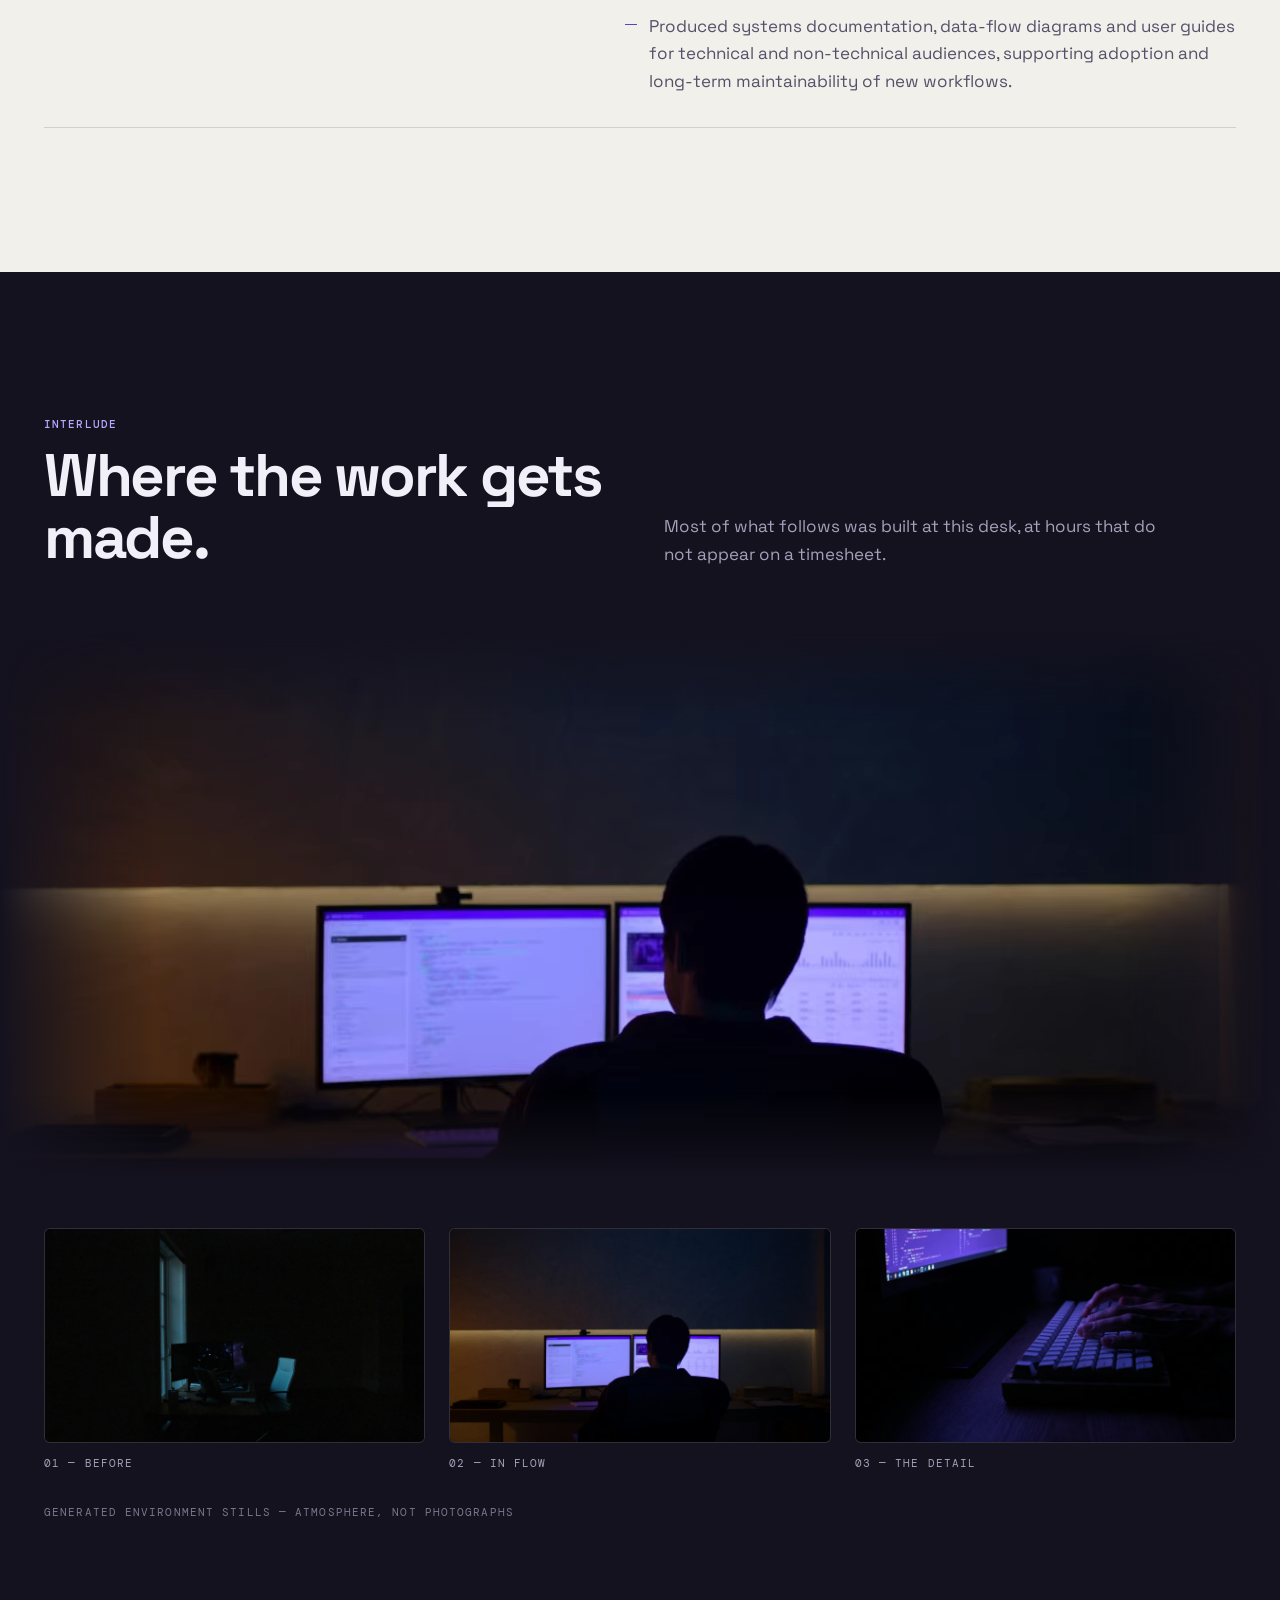
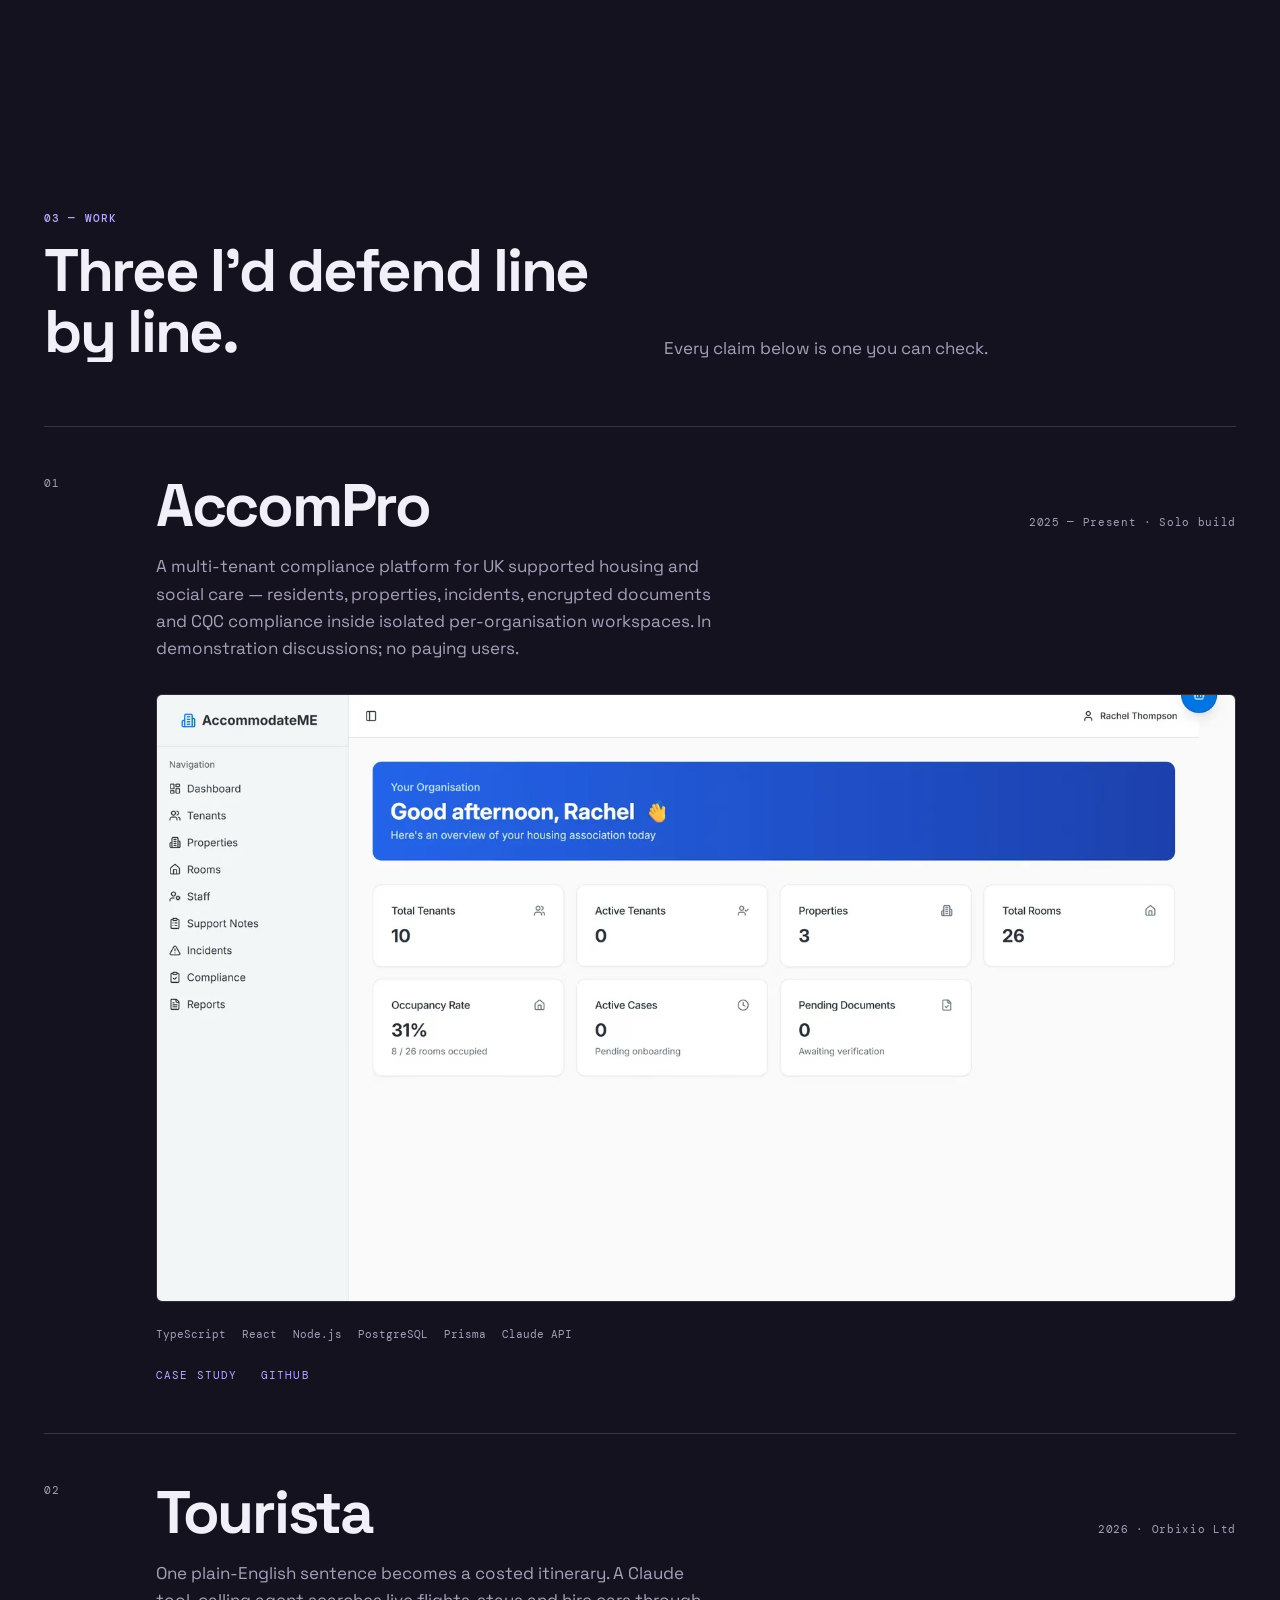
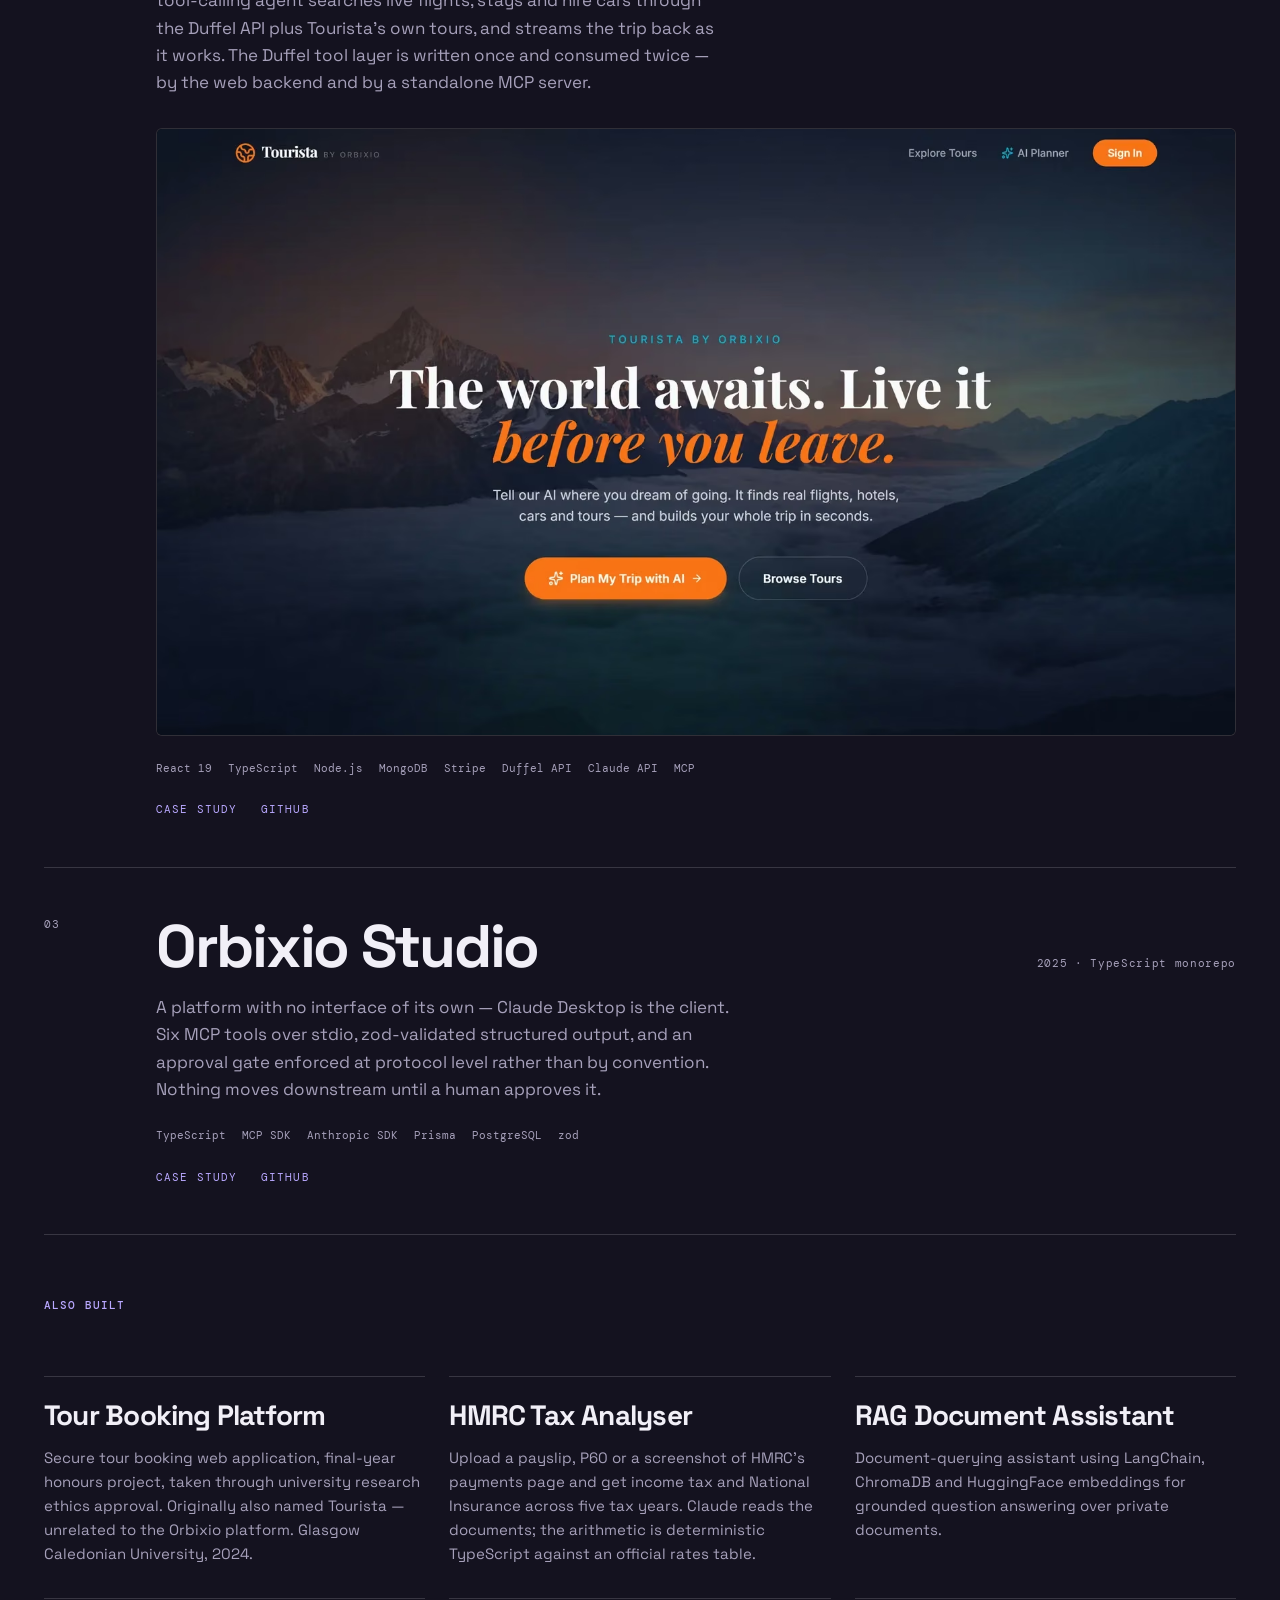
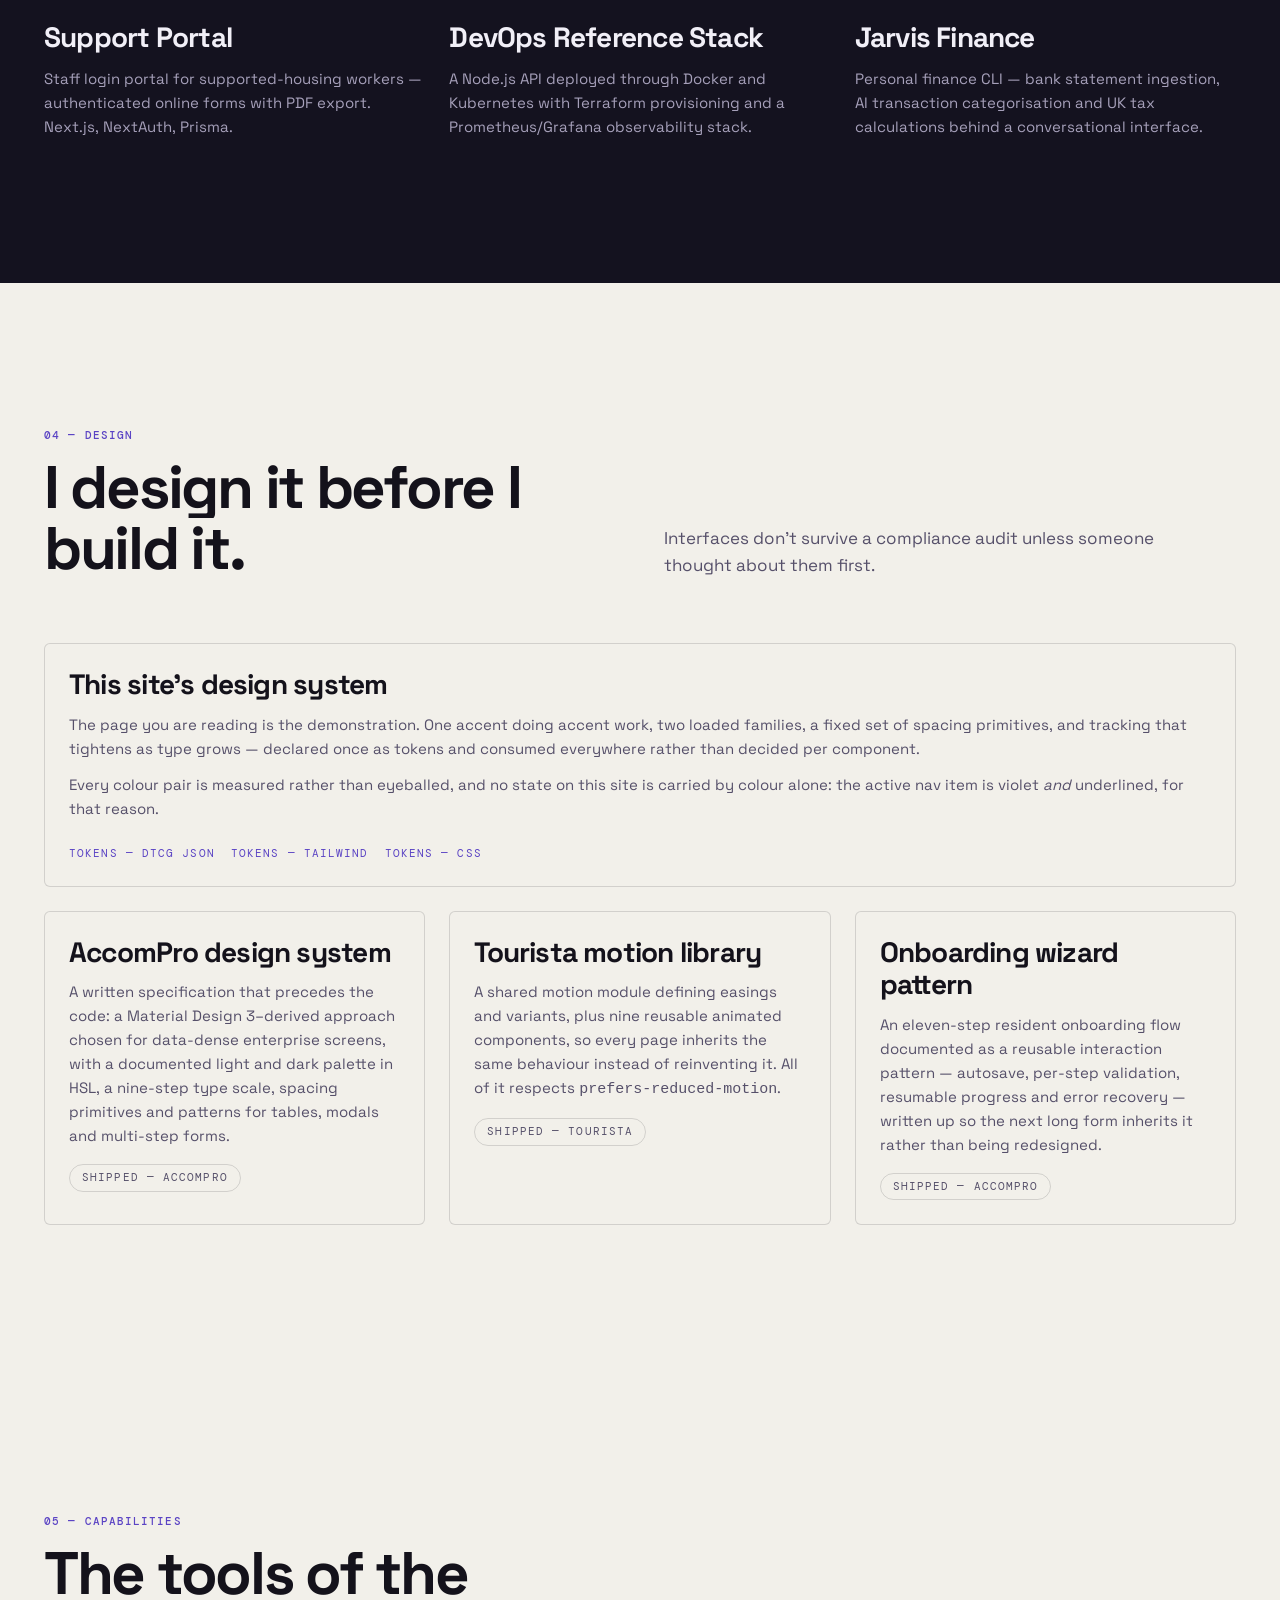
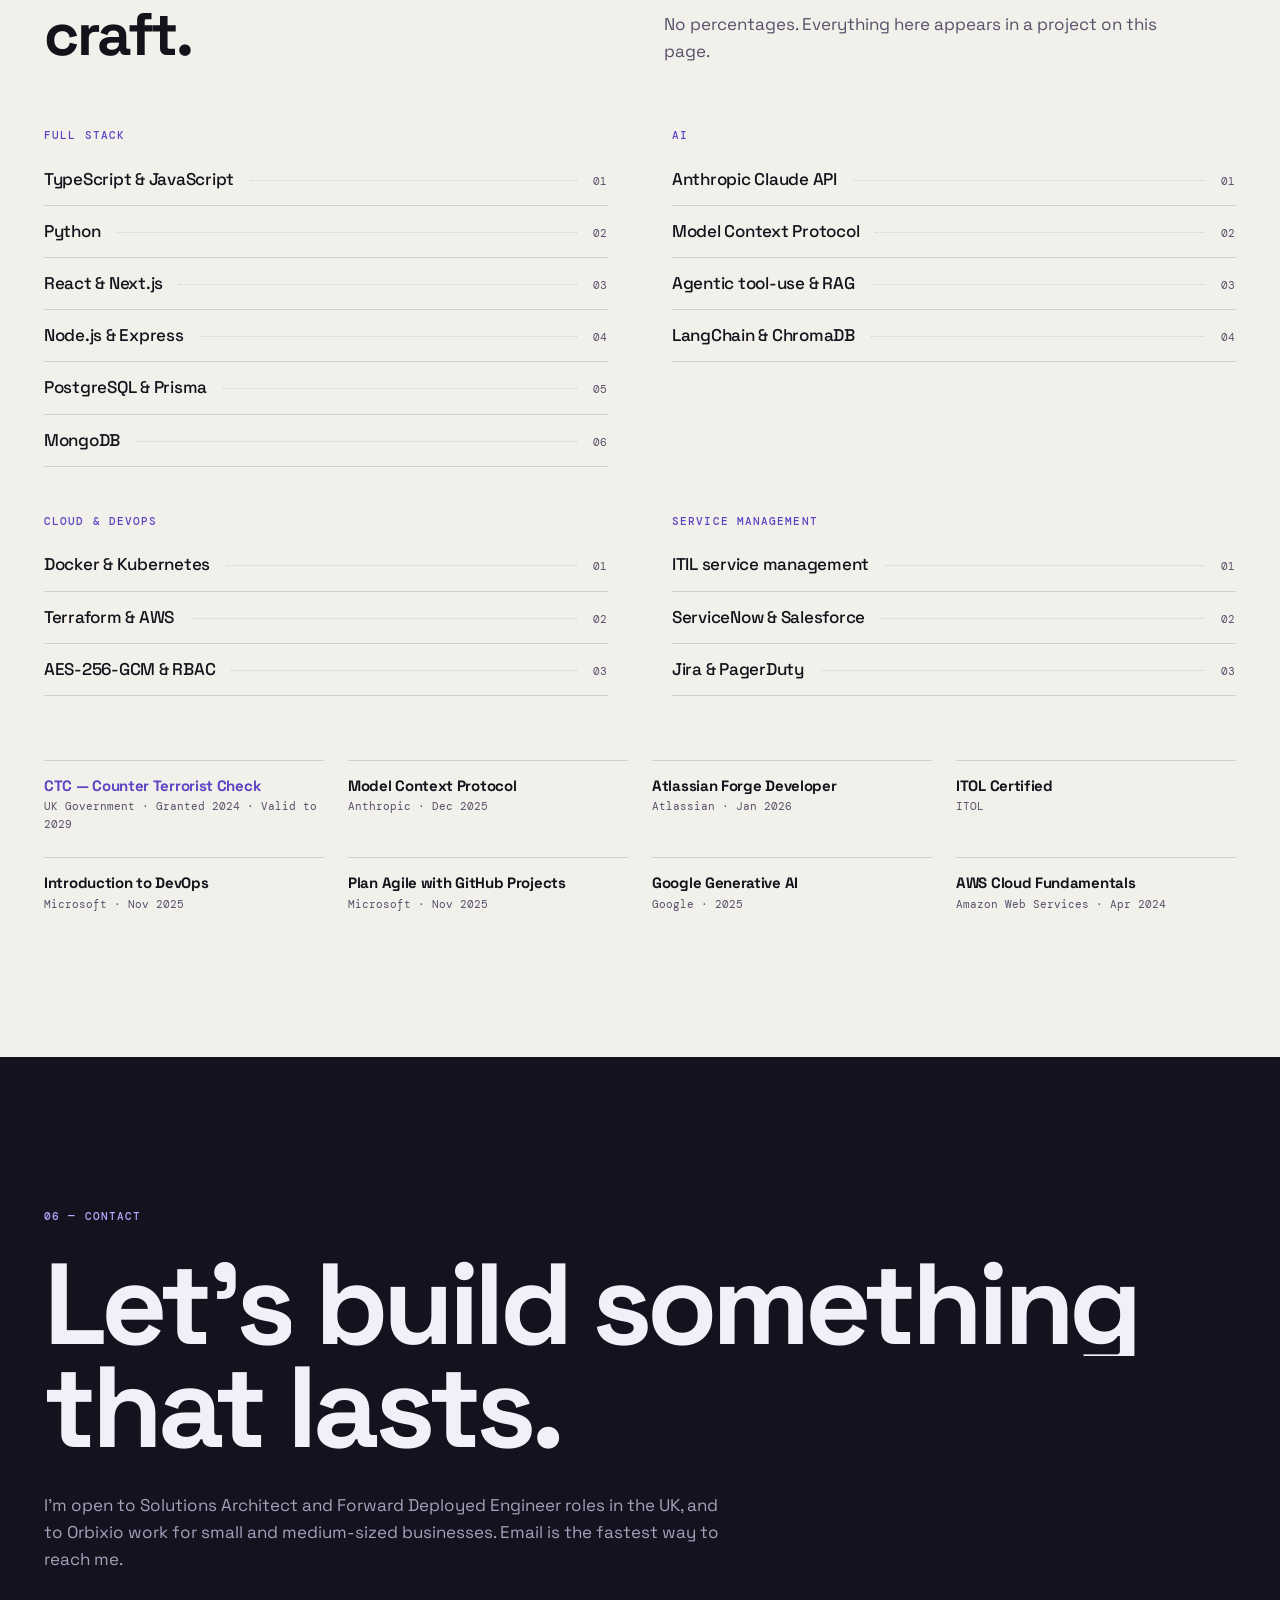
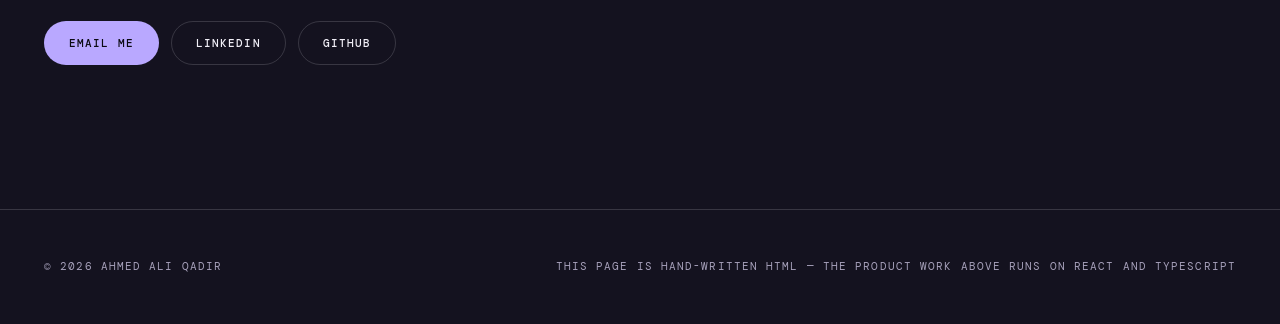
==== commit f935394b: "Add Writing section with first essay on MCP design - blog/ index (Notes from the build) and first po" ====
--- a/index.html
+++ b/index.html
@@ -35,6 +35,7 @@
         <li><a href="#work">Work</a></li>
         <li><a href="#design">Design</a></li>
         <li><a href="#capabilities">Capabilities</a></li>
+        <li><a href="blog/index.html">Writing</a></li>
       </ul>
     </nav>
     <a class="btn btn-pill-sm" href="#contact">Let's talk</a>
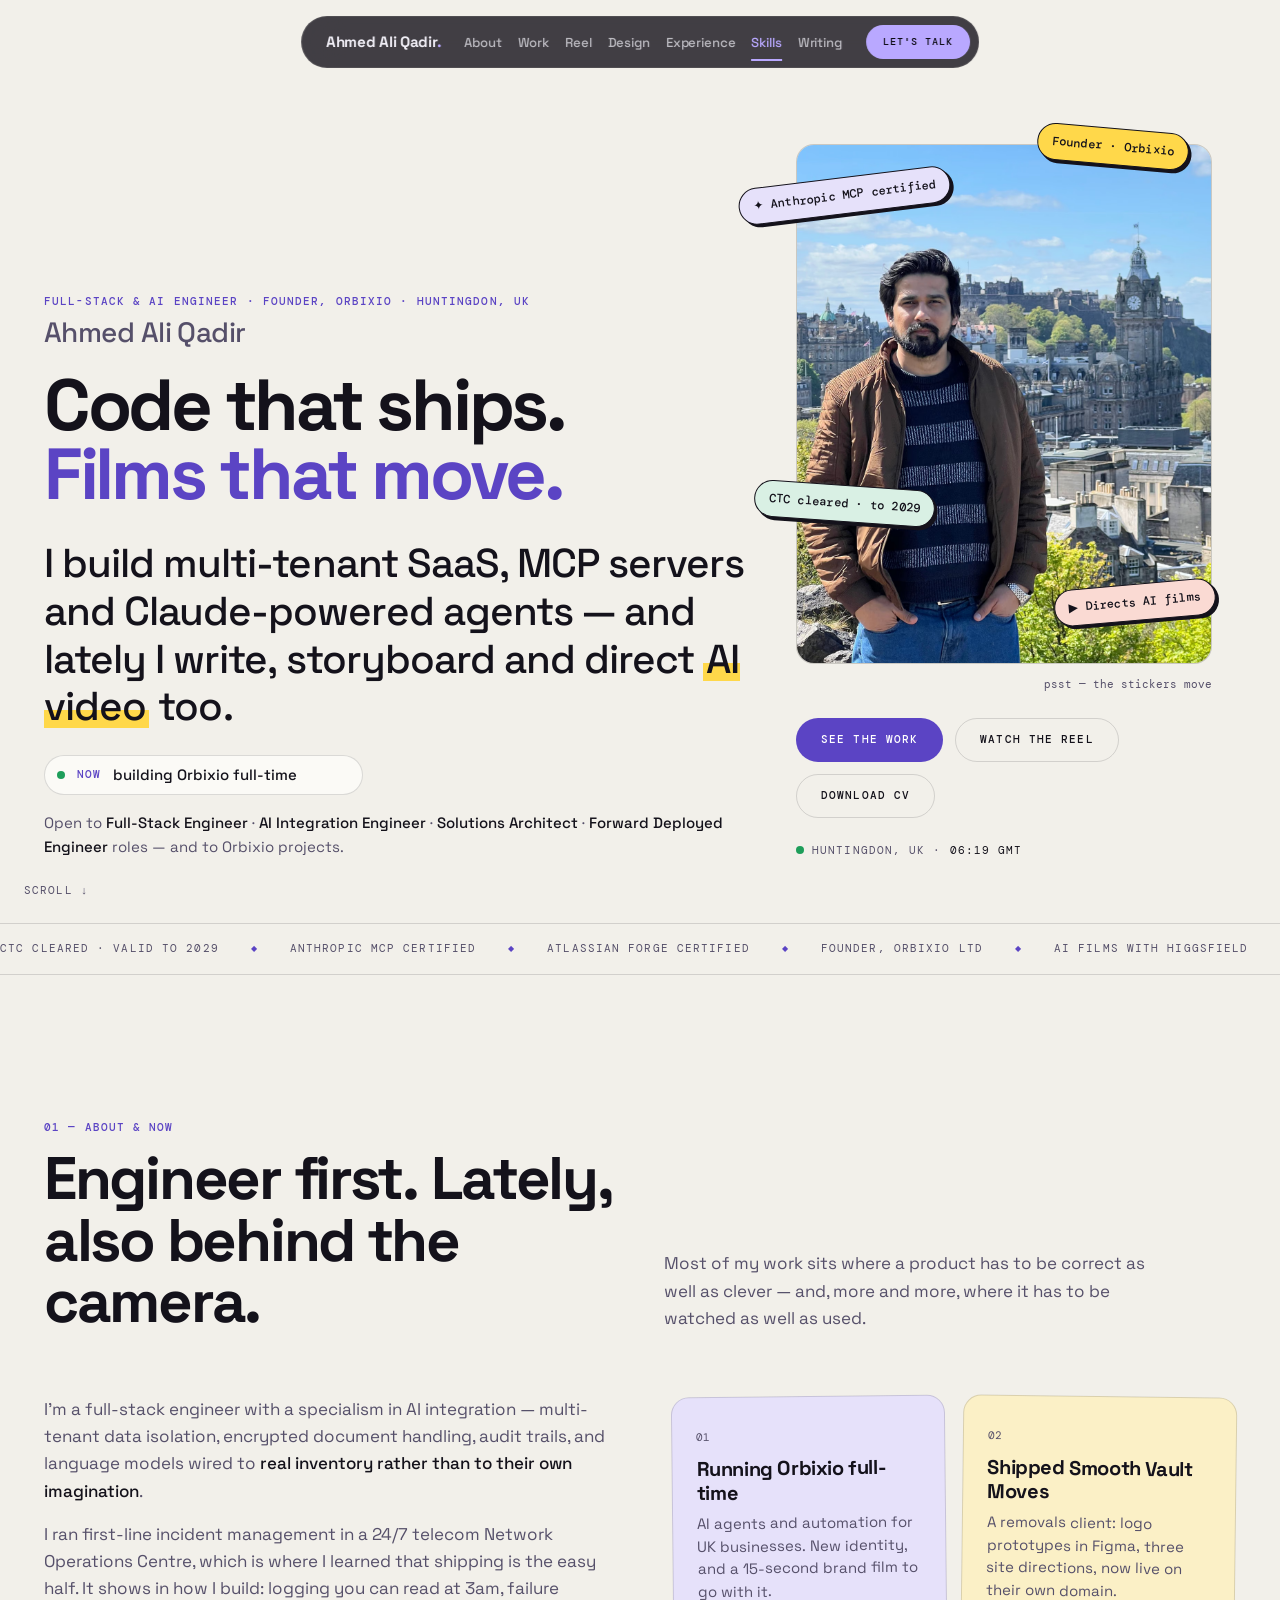
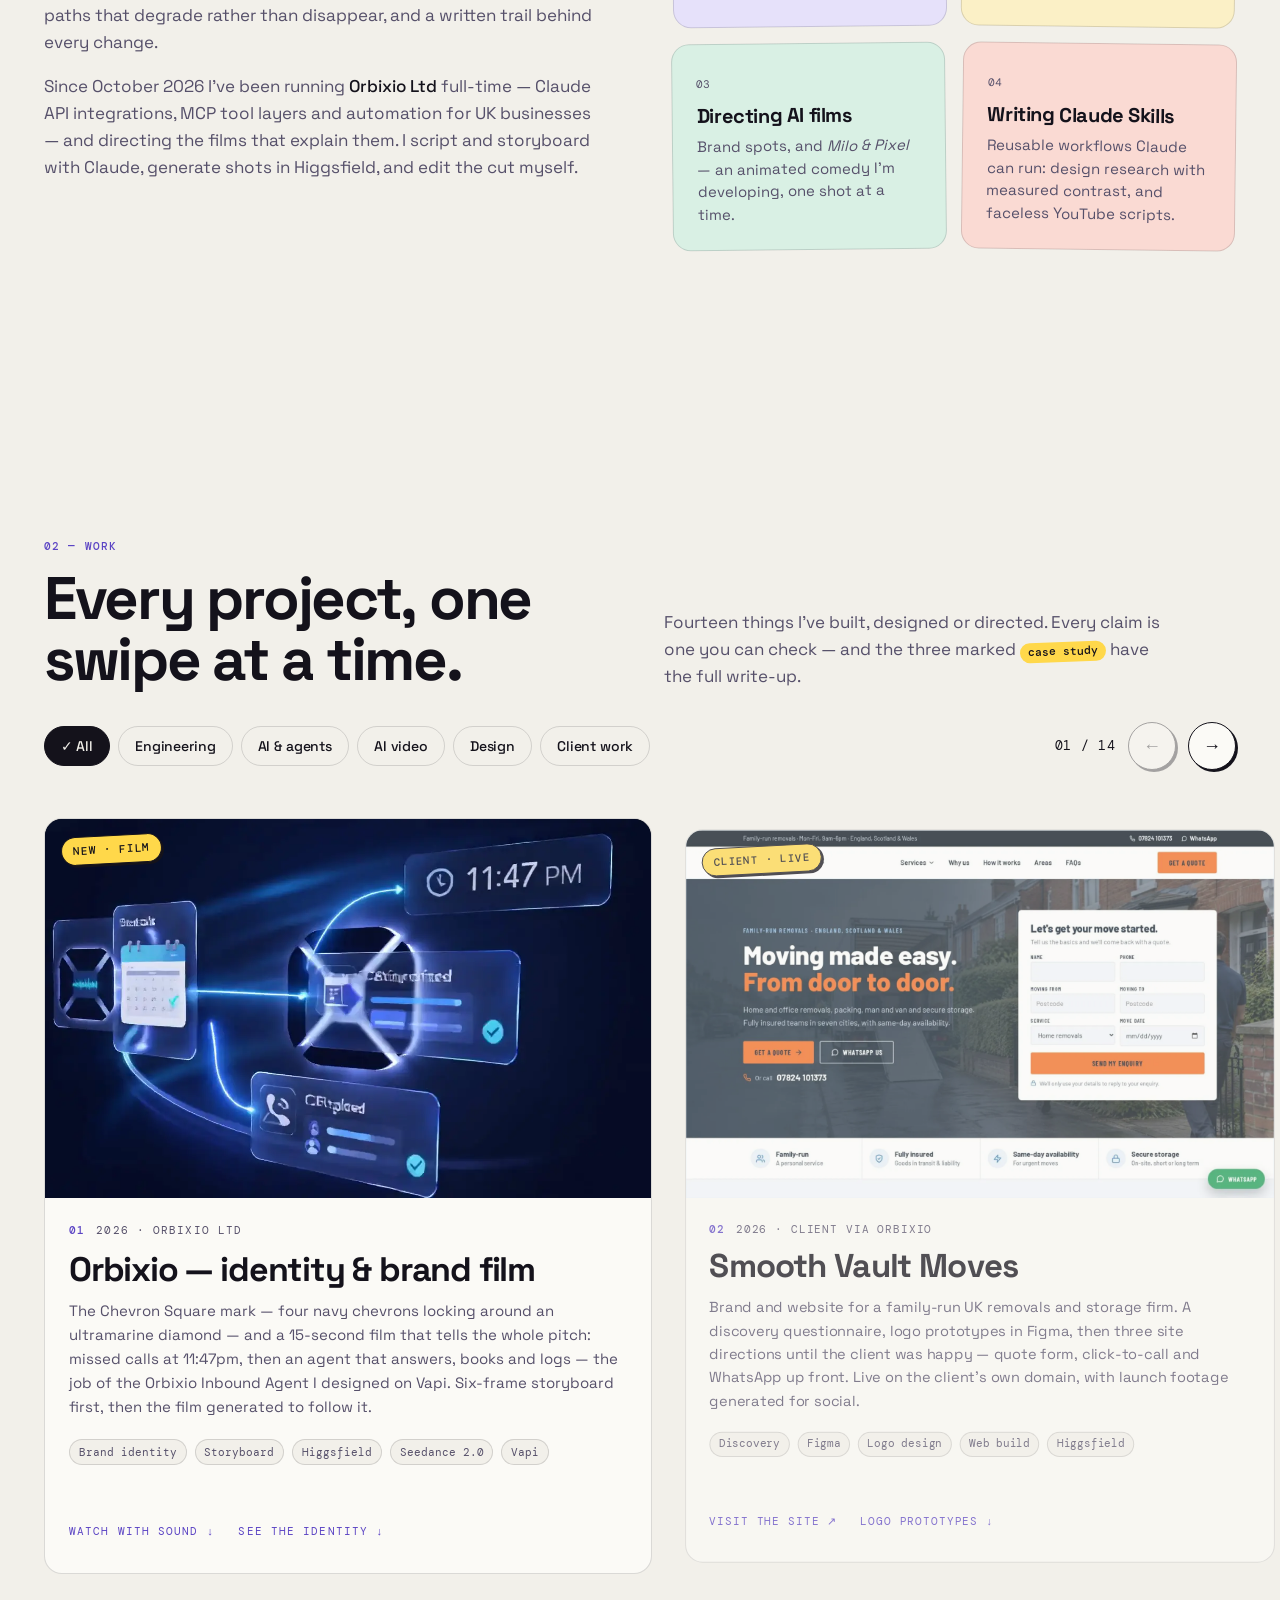
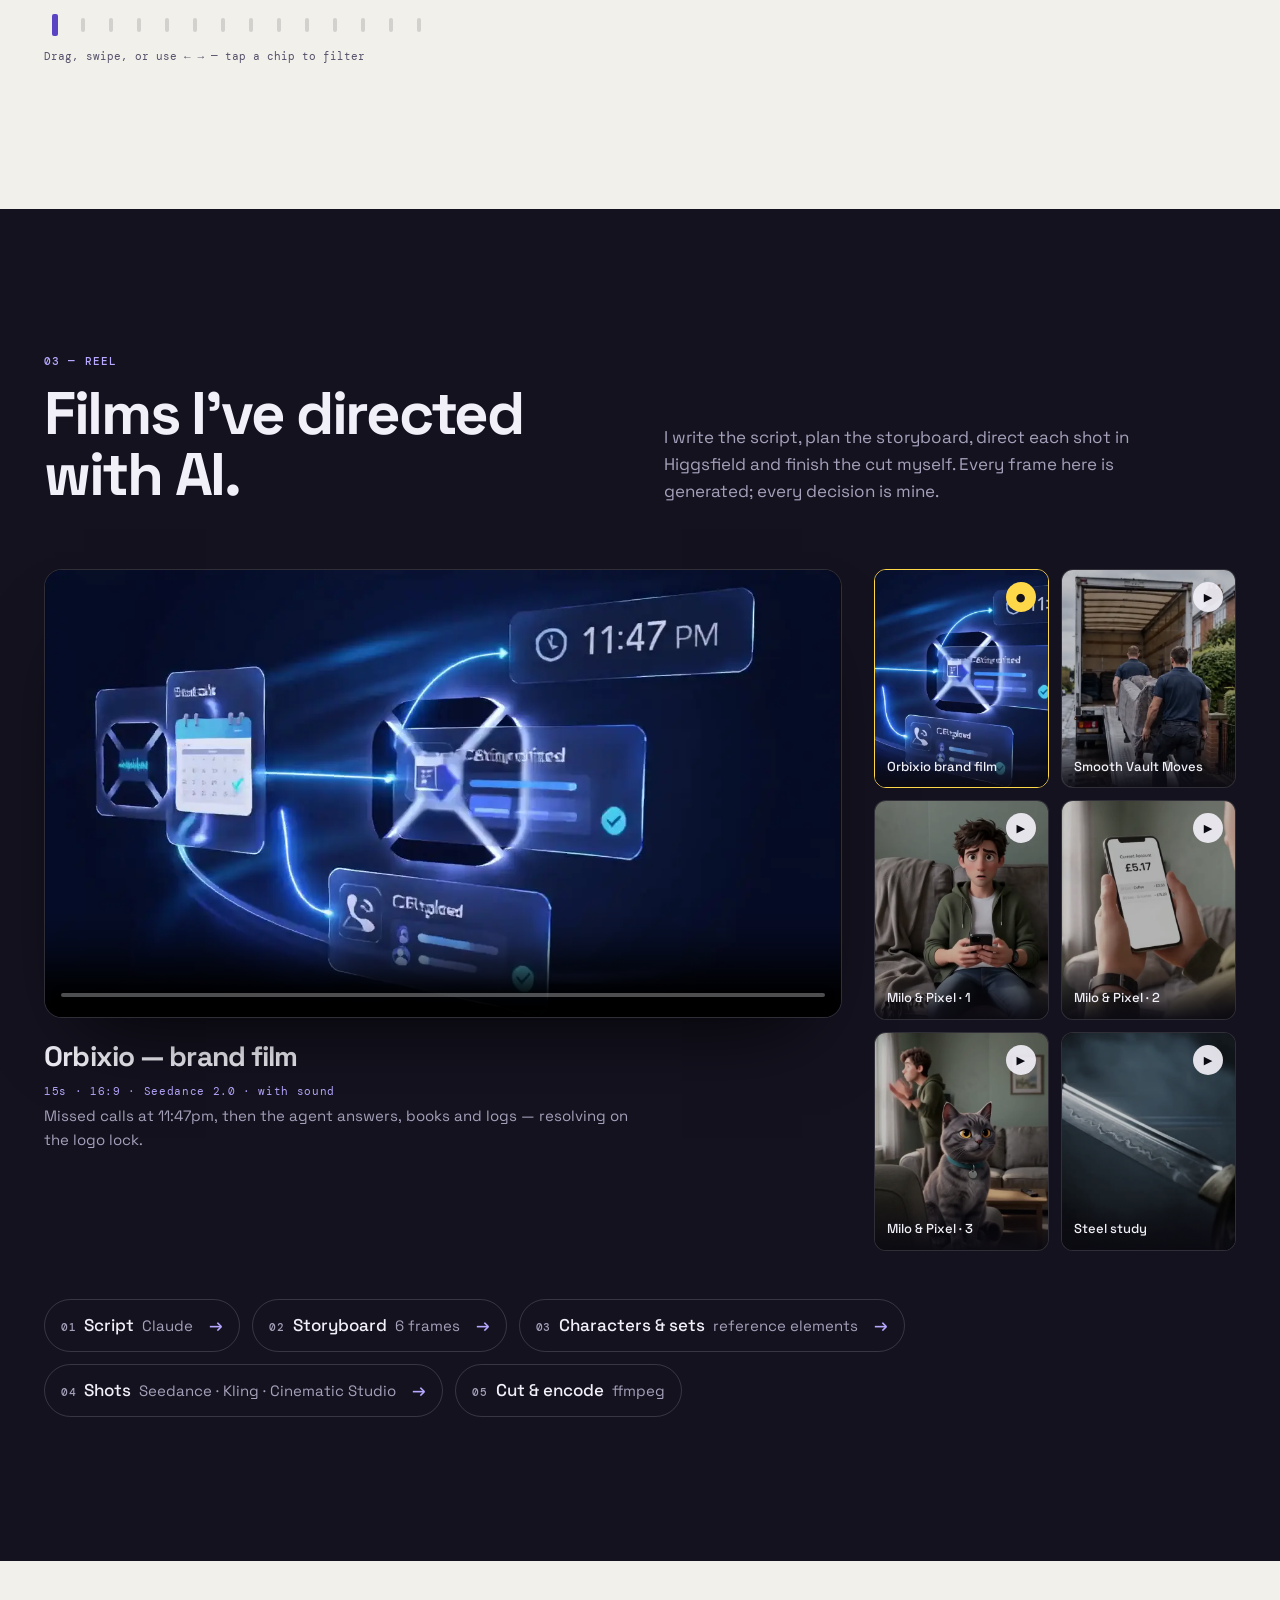
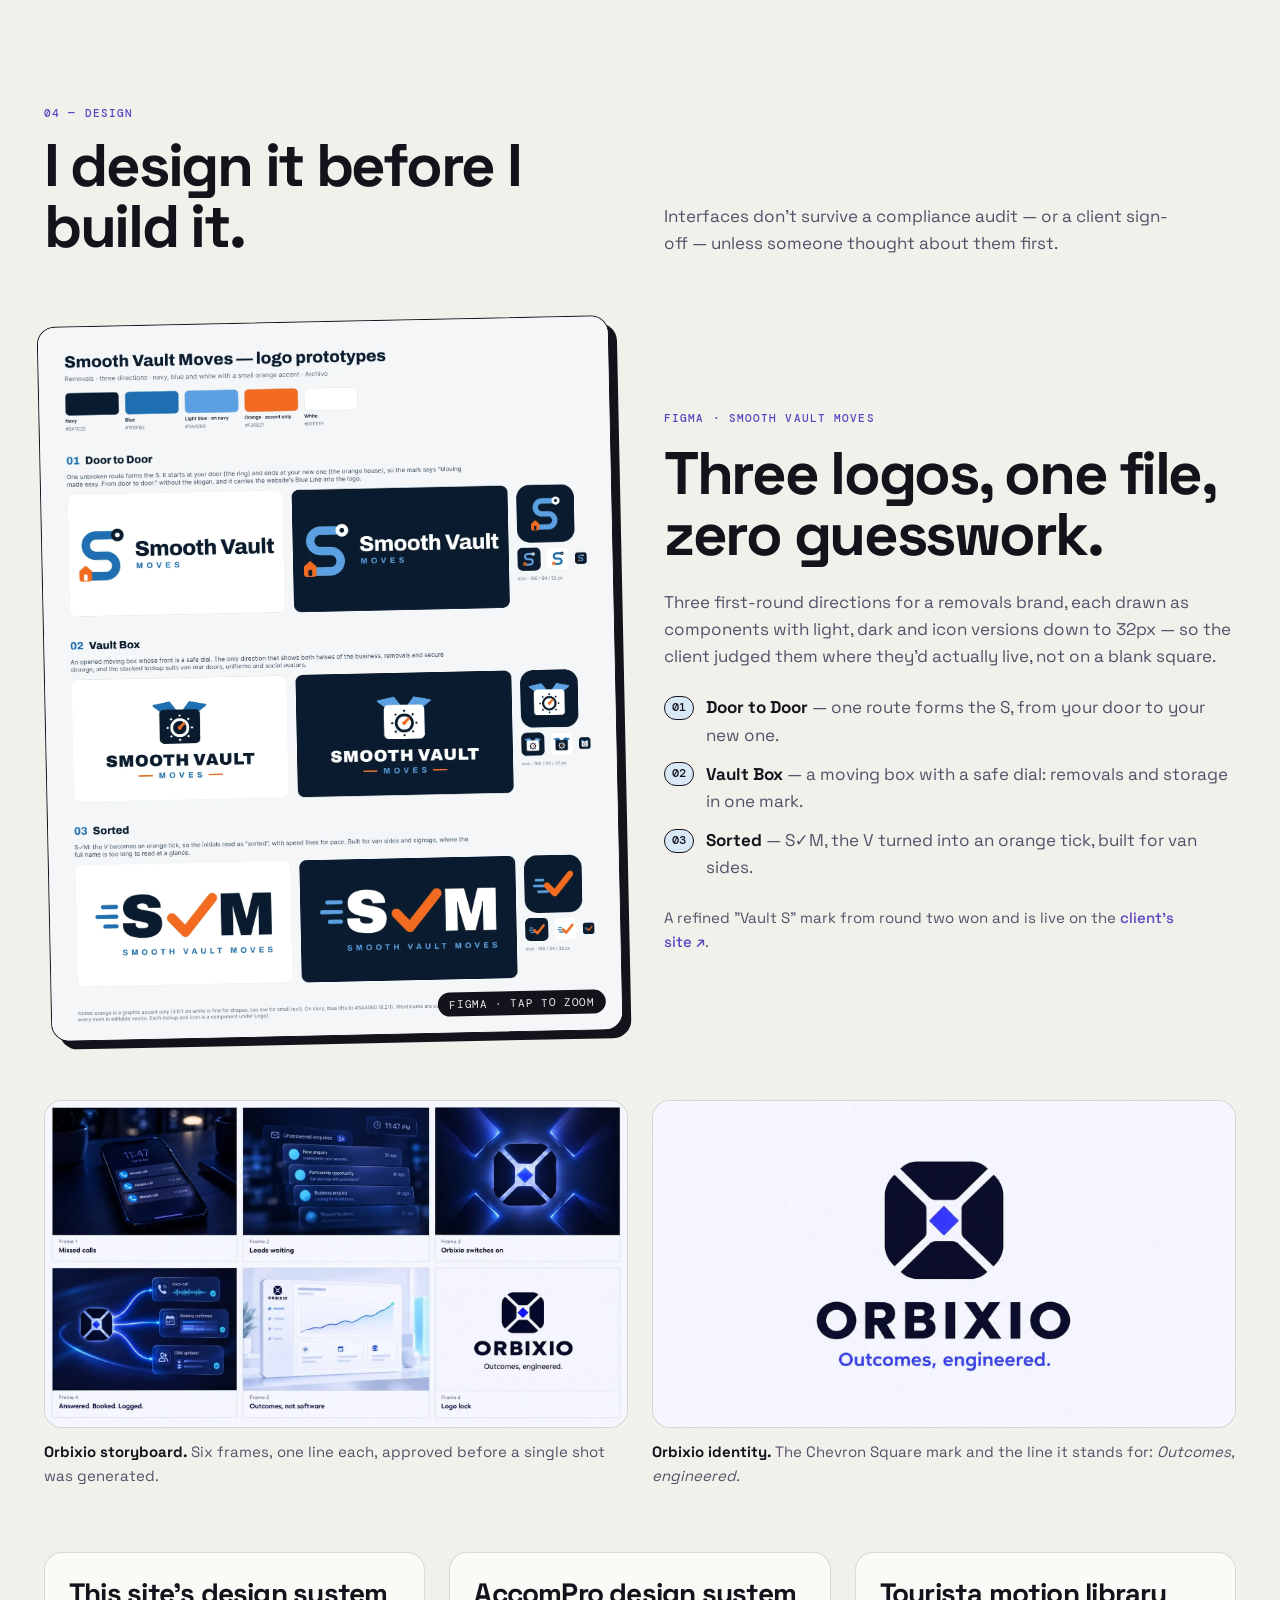
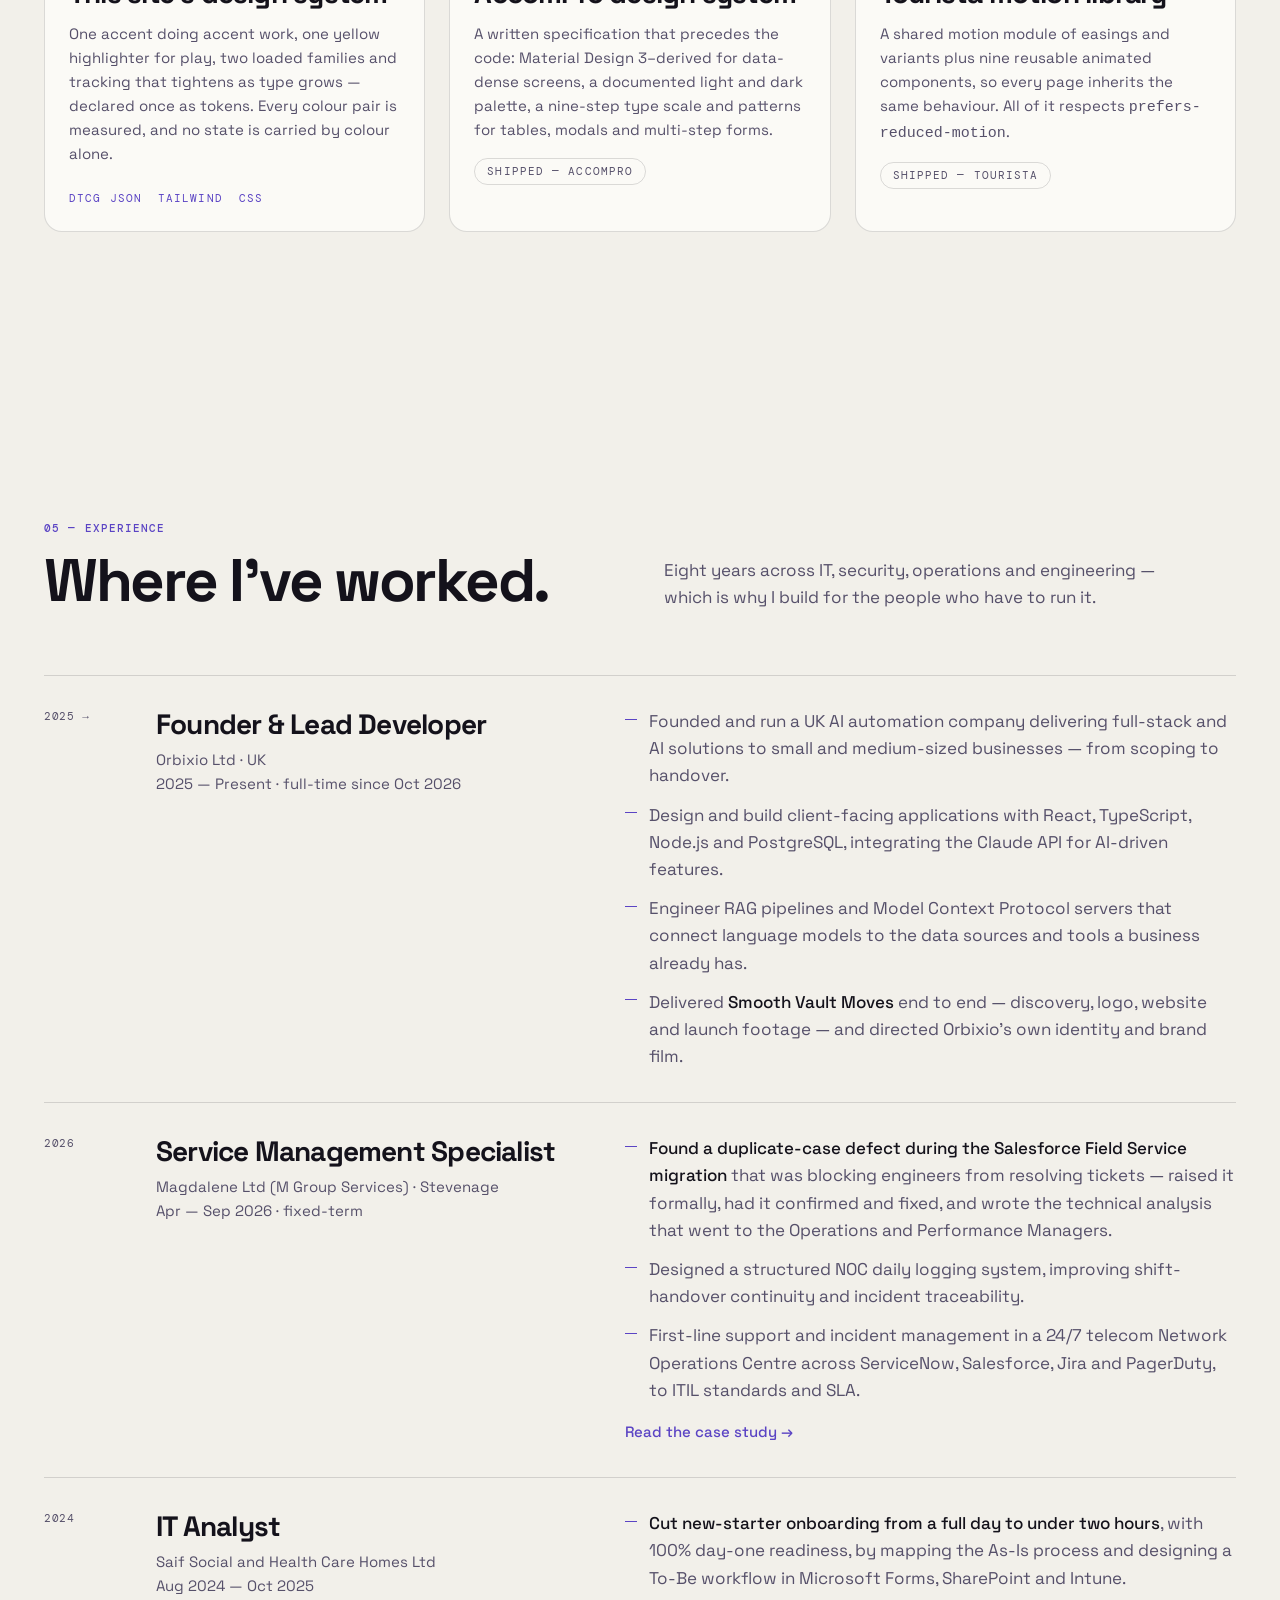
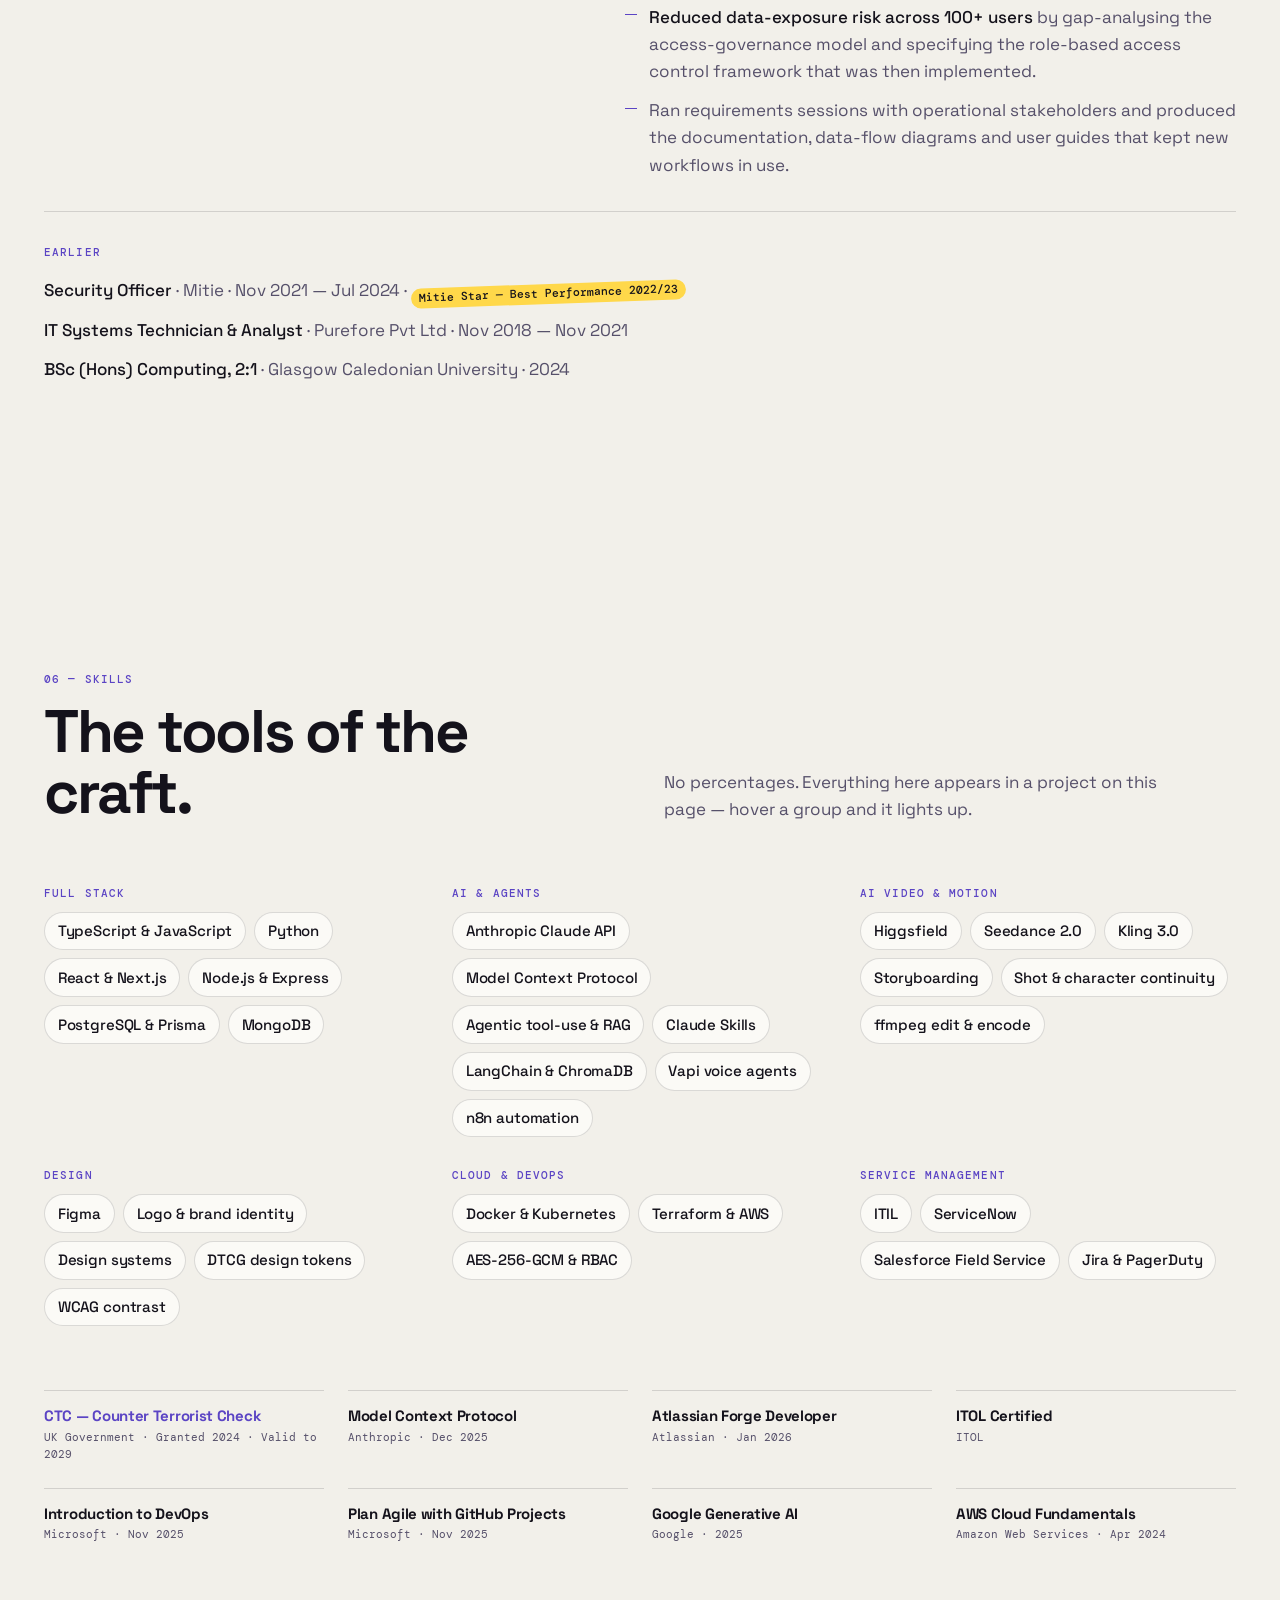
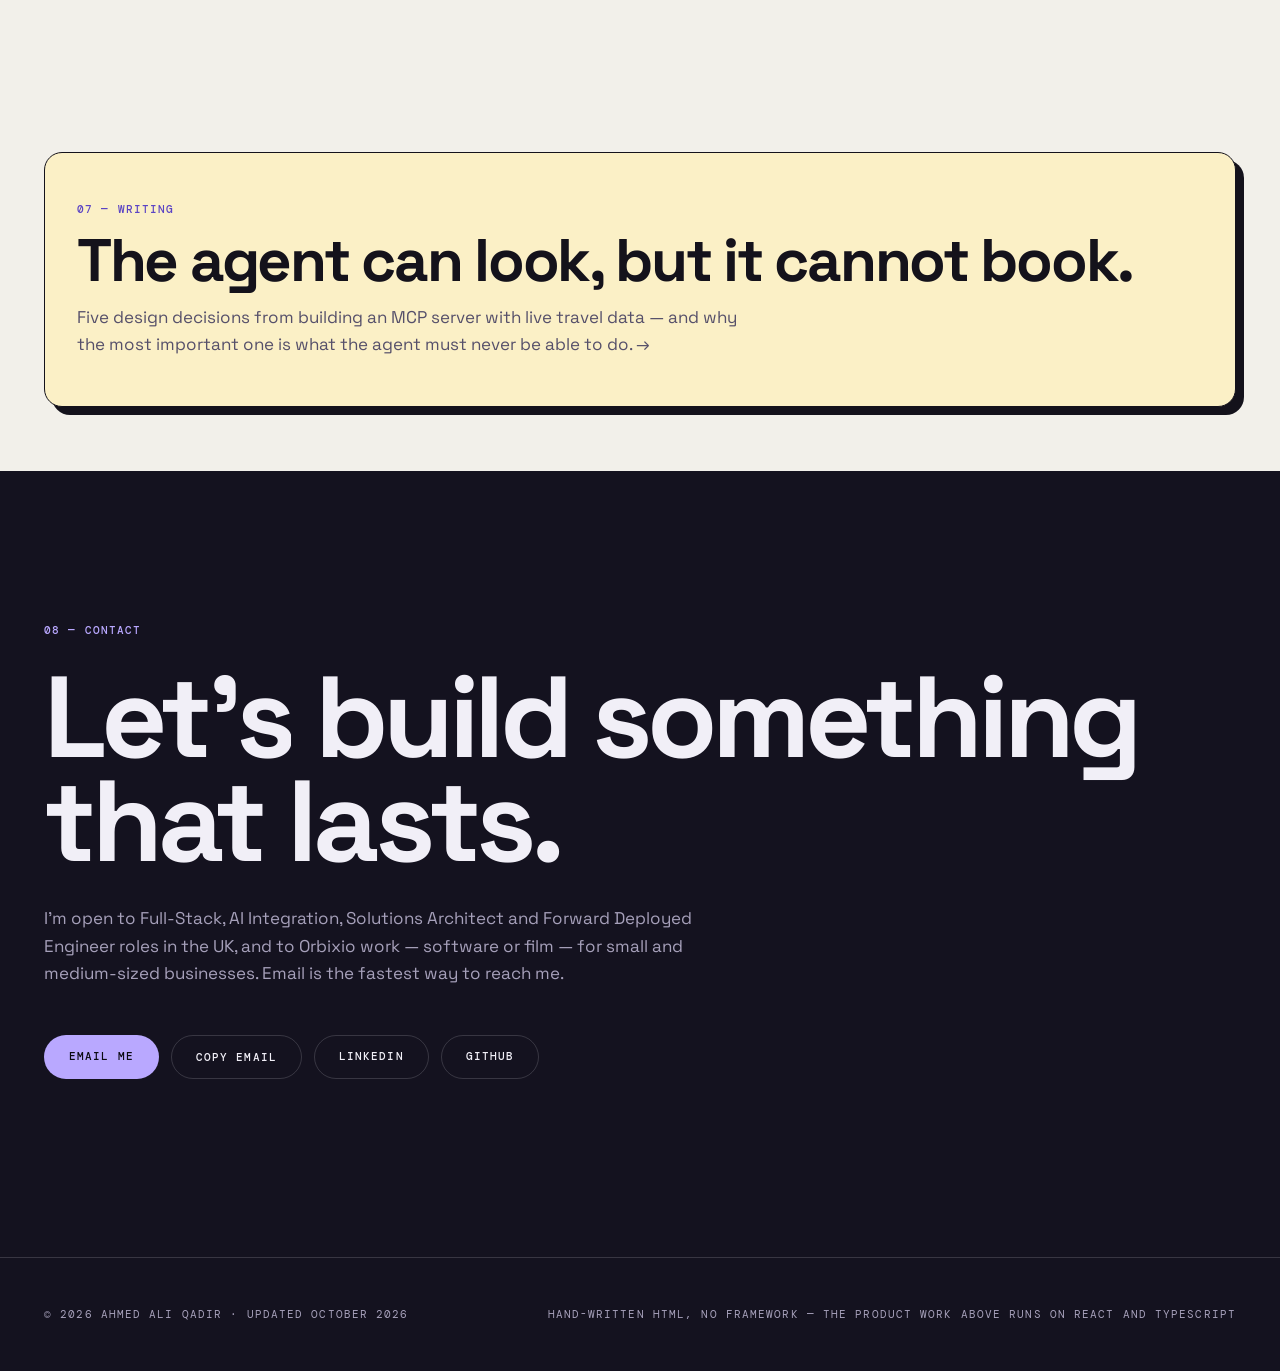
==== commit 8a698289: "Refresh portfolio: engineer + AI video, project slideshow, reel - New hero ("Code that ships. Films " ====
--- a/index.html
+++ b/index.html
@@ -3,38 +3,41 @@
 <head>
   <meta charset="UTF-8">
   <meta name="viewport" content="width=device-width, initial-scale=1.0">
-  <title>Ahmed Ali Qadir — Full-Stack Engineer &amp; AI Integration</title>
-  <meta name="description" content="Ahmed Ali Qadir — full-stack engineer building multi-tenant SaaS and agentic AI systems. Anthropic MCP certified, CTC cleared, valid to 2029. Founder of Orbixio Ltd. Huntingdon, UK.">
-
-  <meta property="og:title" content="Ahmed Ali Qadir — Full-Stack Engineer &amp; AI Integration">
-  <meta property="og:description" content="Full-stack engineer building multi-tenant SaaS and agentic AI systems. Anthropic MCP certified. Founder at Orbixio Ltd.">
+  <title>Ahmed Ali Qadir — Full-Stack &amp; AI Engineer · AI Video</title>
+  <meta name="description" content="Ahmed Ali Qadir — full-stack and AI engineer building multi-tenant SaaS, MCP servers and Claude-powered agents, who also directs AI video. Founder of Orbixio Ltd. Anthropic MCP certified, CTC cleared to 2029. Huntingdon, UK.">
+
+  <meta property="og:title" content="Ahmed Ali Qadir — Full-Stack &amp; AI Engineer · AI Video">
+  <meta property="og:description" content="Code that ships. Films that move. Full-stack and AI engineer, founder of Orbixio Ltd, and director of AI-generated brand films.">
   <meta property="og:type" content="website">
   <meta property="og:url" content="https://ahmedaliqadir.github.io">
   <meta name="twitter:card" content="summary">
-  <meta name="twitter:title" content="Ahmed Ali Qadir — Full-Stack Engineer &amp; AI Integration">
-  <meta name="twitter:description" content="Full-stack engineer building multi-tenant SaaS and agentic AI systems. Anthropic MCP certified. Founder at Orbixio Ltd.">
+  <meta name="twitter:title" content="Ahmed Ali Qadir — Full-Stack &amp; AI Engineer · AI Video">
+  <meta name="twitter:description" content="Code that ships. Films that move. Full-stack and AI engineer, founder of Orbixio Ltd.">
   <meta name="theme-color" content="#F2F0EA">
 
   <link rel="preconnect" href="https://fonts.googleapis.com">
   <link rel="preconnect" href="https://fonts.gstatic.com" crossorigin>
   <link href="https://fonts.googleapis.com/css2?family=Space+Grotesk:wght@400;500;700&family=DM+Mono:wght@400;500&display=swap" rel="stylesheet">
   <link rel="stylesheet" href="assets/site.css">
+  <link rel="stylesheet" href="assets/home.css">
   <script>document.documentElement.classList.add('js');</script>
 </head>
 <body>
 
   <a class="skip-link" href="#main">Skip to content</a>
   <div class="progress" aria-hidden="true"><span></span></div>
+  <div class="cursor" aria-hidden="true"><span class="cursor-label"></span></div>
 
   <header class="nav">
     <a class="nav-name" href="#main">Ahmed Ali Qadir<span>.</span></a>
     <nav aria-label="Sections">
       <ul class="nav-links">
         <li><a href="#about">About</a></li>
+        <li><a href="#work">Work</a></li>
+        <li><a href="#reel">Reel</a></li>
+        <li><a href="#design">Design</a></li>
         <li><a href="#experience">Experience</a></li>
-        <li><a href="#work">Work</a></li>
-        <li><a href="#design">Design</a></li>
-        <li><a href="#capabilities">Capabilities</a></li>
+        <li><a href="#capabilities">Skills</a></li>
         <li><a href="blog/index.html">Writing</a></li>
       </ul>
     </nav>
@@ -44,34 +47,59 @@
   <main id="main">
 
     <!-- Hero -->
-    <section class="hero">
+    <section class="hero hero-play">
       <div class="container hero-grid">
         <div>
-          <p class="label rise" style="--d:0ms">Full-Stack Engineer · Huntingdon, UK</p>
+          <p class="label rise" style="--d:0ms">Full-Stack &amp; AI Engineer · Founder, Orbixio · Huntingdon, UK</p>
           <h1 class="hero-h1">
             <span class="hero-name" data-split>Ahmed Ali Qadir</span>
-            <span class="display" data-split>Ships production systems.</span>
+            <span class="display" data-split>Code that ships.</span>
+            <span class="display display-alt" data-split>Films that move.</span>
           </h1>
-          <p class="lead lead-wide rise" style="--d:520ms">Multi-tenant SaaS, agentic AI wired to real inventory, and the
-            service-management discipline to keep it running once it is live.</p>
-          <p class="hero-roles rise" style="--d:600ms">Open to <strong>Full-Stack Engineer</strong> ·
+          <p class="lead lead-wide rise" style="--d:520ms">I build multi-tenant SaaS, MCP servers and Claude-powered
+            agents — and lately I write, storyboard and direct <mark class="marker">AI video</mark> too.</p>
+
+          <p class="now-ticker rise" style="--d:580ms">
+            <span class="now-dot" aria-hidden="true"></span>
+            <span class="now-label">Now</span>
+            <span class="now-words" aria-hidden="true">
+              <span>building Orbixio full-time</span>
+              <span>directing AI brand films</span>
+              <span>shipping client websites</span>
+              <span>writing Claude Skills</span>
+            </span>
+            <span class="visually-hidden">Now: building Orbixio full-time, directing AI brand films, shipping client websites and writing Claude Skills.</span>
+          </p>
+
+          <p class="hero-roles rise" style="--d:640ms">Open to <strong>Full-Stack Engineer</strong> ·
             <strong>AI Integration Engineer</strong> · <strong>Solutions Architect</strong> ·
-            <strong>Forward Deployed Engineer</strong> roles</p>
+            <strong>Forward Deployed Engineer</strong> roles — and to Orbixio projects.</p>
         </div>
 
         <div class="hero-meta">
-          <div class="portrait rise" style="--d:640ms">
-            <picture>
-              <source srcset="assets/hero/ahmed.avif" type="image/avif">
-              <img src="assets/hero/ahmed.webp" width="1200" height="1600" fetchpriority="high"
-                   alt="Ahmed Ali Qadir standing on Calton Hill in Edinburgh, with Edinburgh Castle and the Balmoral clock tower behind him">
-            </picture>
+          <div class="portrait-wrap rise" style="--d:640ms">
+            <div class="portrait tilt">
+              <picture>
+                <source srcset="assets/hero/ahmed.avif" type="image/avif">
+                <img src="assets/hero/ahmed.webp" width="1200" height="1600" fetchpriority="high"
+                     alt="Ahmed Ali Qadir standing on Calton Hill in Edinburgh, with Edinburgh Castle and the Balmoral clock tower behind him">
+              </picture>
+            </div>
+            <!-- Stickers: draggable on desktop, a plain wrapped row on touch -->
+            <ul class="stickers" aria-label="Highlights">
+              <li class="sticker s-violet" style="--x:-14%;--y:6%;--r:-7deg">✦ Anthropic MCP certified</li>
+              <li class="sticker s-yellow" style="--x:58%;--y:-3%;--r:5deg">Founder · Orbixio</li>
+              <li class="sticker s-mint" style="--x:-10%;--y:62%;--r:4deg">CTC cleared · to 2029</li>
+              <li class="sticker s-coral" style="--x:62%;--y:80%;--r:-5deg">▶ Directs AI films</li>
+            </ul>
+            <p class="drag-hint" aria-hidden="true">psst — the stickers move</p>
           </div>
           <div class="hero-actions rise" style="--d:700ms">
-            <a class="btn btn-primary" href="#work">See the work</a>
+            <a class="btn btn-primary magnetic" href="#work">See the work</a>
+            <a class="btn btn-ghost" href="#reel">Watch the reel</a>
             <a class="btn btn-ghost" href="assets/cv/Ahmed-Ali-Qadir-CV.pdf" download="Ahmed-Ali-Qadir-CV.pdf">Download CV</a>
-            <a class="btn btn-ghost" href="#contact">Get in touch</a>
-          </div>
+          </div>
+          <p class="clock rise" style="--d:760ms"><span class="clock-dot" aria-hidden="true"></span>Huntingdon, UK · <time class="clock-time">GMT</time></p>
         </div>
       </div>
       <p class="scroll-hint" aria-hidden="true">Scroll ↓</p>
@@ -83,298 +111,467 @@
         <span class="marquee-item">CTC cleared &middot; valid to 2029</span>
         <span class="marquee-item">Anthropic MCP certified</span>
         <span class="marquee-item">Atlassian Forge certified</span>
+        <span class="marquee-item">Founder, Orbixio Ltd</span>
+        <span class="marquee-item">AI films with Higgsfield</span>
+        <span class="marquee-item">Claude Skills author</span>
         <span class="marquee-item">BSc (Hons) Computing 2:1 — Glasgow Caledonian University</span>
-        <span class="marquee-item">Founder, Orbixio Ltd</span>
         <span class="marquee-item">CTC cleared &middot; valid to 2029</span>
         <span class="marquee-item">Anthropic MCP certified</span>
         <span class="marquee-item">Atlassian Forge certified</span>
+        <span class="marquee-item">Founder, Orbixio Ltd</span>
+        <span class="marquee-item">AI films with Higgsfield</span>
+        <span class="marquee-item">Claude Skills author</span>
         <span class="marquee-item">BSc (Hons) Computing 2:1 — Glasgow Caledonian University</span>
-        <span class="marquee-item">Founder, Orbixio Ltd</span>
       </div>
     </div>
     <p class="visually-hidden">Credentials: CTC cleared, valid to 2029. Anthropic MCP certified. Atlassian Forge certified.
-      BSc (Hons) Computing 2:1, Glasgow Caledonian University. Founder, Orbixio Ltd.</p>
-
-    <!-- About -->
+      Founder, Orbixio Ltd. BSc (Hons) Computing 2:1, Glasgow Caledonian University.</p>
+
+    <!-- About + Now -->
     <section class="section" id="about">
       <div class="container">
         <div class="section-head">
           <div>
-            <span class="label">01 — About</span>
-            <h2 data-split>Engineer first, operator second.</h2>
-          </div>
-          <p>Most of my work sits where a product has to be correct as well as clever.</p>
-        </div>
-        <div class="prose rise">
-          <p>I'm a full-stack engineer with a specialism in AI integration — multi-tenant data isolation,
-            encrypted document handling, audit trails, and language models wired to <strong>real inventory
-            rather than to their own imagination</strong>.</p>
-          <p>I've also run first-line incident management in a 24/7 telecom Network Operations Centre, which is
-            where I learned that shipping is the easy half. That shows up in how I build: logging you can
-            actually read at 3am, failure paths that degrade rather than disappear, and a written trail behind
-            every change.</p>
-          <p>As Founder of <strong>Orbixio Ltd</strong> I deliver full-stack and AI work to small and
-            medium-sized businesses — end-to-end automation, Claude API integrations, and Model Context
-            Protocol tool layers that connect models to systems that already exist.</p>
+            <span class="label">01 — About &amp; now</span>
+            <h2 data-split>Engineer first. Lately, also behind the camera.</h2>
+          </div>
+          <p>Most of my work sits where a product has to be correct as well as clever — and, more and more, where it has to be watched as well as used.</p>
+        </div>
+
+        <div class="about-grid">
+          <div class="prose rise">
+            <p>I'm a full-stack engineer with a specialism in AI integration — multi-tenant data isolation,
+              encrypted document handling, audit trails, and language models wired to <strong>real inventory
+              rather than to their own imagination</strong>.</p>
+            <p>I ran first-line incident management in a 24/7 telecom Network Operations Centre, which is where
+              I learned that shipping is the easy half. It shows in how I build: logging you can read at 3am,
+              failure paths that degrade rather than disappear, and a written trail behind every change.</p>
+            <p>Since October 2026 I've been running <strong>Orbixio Ltd</strong> full-time — Claude API
+              integrations, MCP tool layers and automation for UK businesses — and directing the films that
+              explain them. I script and storyboard with Claude, generate shots in Higgsfield, and edit the cut
+              myself.</p>
+          </div>
+
+          <ol class="now-list" aria-label="What I'm doing now">
+            <li class="now-card t-violet rise" style="--d:0ms">
+              <span class="now-num">01</span>
+              <h3>Running Orbixio full-time</h3>
+              <p>AI agents and automation for UK businesses. New identity, and a 15-second brand film to go with it.</p>
+            </li>
+            <li class="now-card t-yellow rise" style="--d:80ms">
+              <span class="now-num">02</span>
+              <h3>Shipped Smooth Vault Moves</h3>
+              <p>A removals client: logo prototypes in Figma, three site directions, now live on their own domain.</p>
+            </li>
+            <li class="now-card t-mint rise" style="--d:160ms">
+              <span class="now-num">03</span>
+              <h3>Directing AI films</h3>
+              <p>Brand spots, and <em>Milo &amp; Pixel</em> — an animated comedy I'm developing, one shot at a time.</p>
+            </li>
+            <li class="now-card t-coral rise" style="--d:240ms">
+              <span class="now-num">04</span>
+              <h3>Writing Claude Skills</h3>
+              <p>Reusable workflows Claude can run: design research with measured contrast, and faceless YouTube scripts.</p>
+            </li>
+          </ol>
         </div>
       </div>
     </section>
 
-    <!-- Experience -->
-    <section class="section" id="experience">
+    <!-- Work slideshow -->
+    <section class="section section-work" id="work">
+      <span id="projects" class="anchor-alias" aria-hidden="true"></span>
       <div class="container">
         <div class="section-head">
           <div>
-            <span class="label">02 — Experience</span>
-            <h2 data-split>Where I've worked.</h2>
-          </div>
-        </div>
-
-        <div class="exp-row rise">
-          <p class="num">2026</p>
-          <div>
-            <h3 class="exp-role">Service Management Specialist</h3>
-            <p class="exp-org">Magdalene Ltd (M Group Services) · Stevenage<br>Apr — Sep 2026</p>
-          </div>
-          <div class="exp-body">
-            <ul>
-              <li>First-line support and incident management in a 24/7 telecom Network Operations Centre,
-                resolving service-affecting events to ITIL standards.</li>
-              <li>Managed incidents, service requests and escalations across ServiceNow, Salesforce, Jira and
-                PagerDuty, maintaining SLA adherence.</li>
-              <li>Designed a structured NOC daily logging system, improving shift-handover continuity and
-                incident traceability.</li>
-              <li><strong>Found and fixed a duplicate-case defect during the Salesforce Field Service
-                migration</strong> that was blocking engineers from resolving tickets — raised it formally, had
-                it confirmed, and wrote the technical analysis that went to the Operations and Performance
-                Managers.</li>
-            </ul>
-            <a class="exp-link" href="case-studies/salesforce-duplicate-cases.html">Read the case study →</a>
-          </div>
-        </div>
-
-        <div class="exp-row rise">
-          <p class="num">2025 →</p>
-          <div>
-            <h3 class="exp-role">Founder &amp; Lead Developer</h3>
-            <p class="exp-org">Orbixio Ltd · UK<br>2025 — Present</p>
-          </div>
-          <div class="exp-body">
-            <ul>
-              <li>Founded and run a UK AI automation company delivering full-stack and AI solutions to small
-                and medium-sized businesses.</li>
-              <li>Design and build client-facing applications with React, TypeScript, Node.js and PostgreSQL,
-                integrating the Claude API for AI-driven features.</li>
-              <li>Engineer RAG pipelines and Model Context Protocol servers to connect large language models
-                with external data sources and tools.</li>
-              <li>Build end-to-end automation workflows across multiple third-party APIs, owning delivery from
-                scoping to handover.</li>
-            </ul>
-          </div>
-        </div>
-
-        <div class="exp-row rise">
-          <p class="num">2024</p>
-          <div>
-            <h3 class="exp-role">IT Analyst</h3>
-            <p class="exp-org">Saif Social and Health Care Homes Ltd<br>Aug 2024 — Oct 2025</p>
-          </div>
-          <div class="exp-body">
-            <ul>
-              <li>Ran requirements-gathering sessions with operational stakeholders across onboarding,
-                access management and compliance workflows, translating pain points into documented
-                business and functional requirements.</li>
-              <li>Mapped As-Is processes and designed a To-Be staff onboarding workflow (Microsoft Forms,
-                SharePoint, Intune) that <strong>cut onboarding time from a full day to under two hours</strong>
-                with 100% day-one readiness for new starters.</li>
-              <li>Performed gap analysis on the organisation's access-governance model and documented
-                requirements for a role-based access control (RBAC) framework, subsequently
-                <strong>implemented across 100+ users</strong> to reduce data-exposure risk.</li>
-              <li>Produced systems documentation, data-flow diagrams and user guides for technical and
-                non-technical audiences, supporting adoption and long-term maintainability of new
-                workflows.</li>
-            </ul>
-          </div>
-        </div>
+            <span class="label">02 — Work</span>
+            <h2 data-split>Every project, one swipe at a time.</h2>
+          </div>
+          <p>Fourteen things I've built, designed or directed. Every claim is one you can check — and the three marked
+            <span class="mini-sticker">case study</span> have the full write-up.</p>
+        </div>
+
+        <div class="work-toolbar">
+          <div class="filters" role="group" aria-label="Filter projects">
+            <button class="chip is-on" type="button" data-filter="all" aria-pressed="true">All</button>
+            <button class="chip" type="button" data-filter="eng" aria-pressed="false">Engineering</button>
+            <button class="chip" type="button" data-filter="ai" aria-pressed="false">AI &amp; agents</button>
+            <button class="chip" type="button" data-filter="video" aria-pressed="false">AI video</button>
+            <button class="chip" type="button" data-filter="design" aria-pressed="false">Design</button>
+            <button class="chip" type="button" data-filter="client" aria-pressed="false">Client work</button>
+          </div>
+          <div class="slider-controls">
+            <p class="slider-count num" aria-live="polite"><span class="sc-now">01</span> / <span class="sc-all">14</span></p>
+            <button class="round-btn" type="button" data-dir="-1" aria-label="Previous project">←</button>
+            <button class="round-btn" type="button" data-dir="1" aria-label="Next project">→</button>
+          </div>
+        </div>
+      </div>
+
+      <div class="slider" data-cursor="drag">
+        <div class="slider-track" tabindex="0" aria-label="Projects — use the arrow keys to move between them" role="region" aria-roledescription="carousel">
+
+          <!-- 01 Orbixio -->
+          <article class="slide" data-cat="video design ai" aria-roledescription="slide">
+            <div class="slide-media t-ink">
+              <video class="lazy-video" muted loop playsinline preload="none" poster="assets/video/orbixio-brand-film.webp" data-src="assets/video/orbixio-brand-film.mp4" aria-label="Orbixio brand film: missed-call notifications at night give way to the Orbixio mark, which connects a voice call, a booking and a CRM update"></video>
+              <span class="slide-badge">New · film</span>
+            </div>
+            <div class="slide-body">
+              <p class="slide-meta"><span class="num">01</span><span>2026 · Orbixio Ltd</span></p>
+              <h3>Orbixio — identity &amp; brand film</h3>
+              <p>The Chevron Square mark — four navy chevrons locking around an ultramarine diamond — and a
+                15-second film that tells the whole pitch: missed calls at 11:47pm, then an agent that answers,
+                books and logs — the job of the Orbixio Inbound Agent I designed on Vapi. Six-frame storyboard
+                first, then the film generated to follow it.</p>
+              <ul class="tags"><li>Brand identity</li><li>Storyboard</li><li>Higgsfield</li><li>Seedance 2.0</li><li>Vapi</li></ul>
+              <div class="work-links"><a href="#reel">Watch with sound ↓</a><a href="#design">See the identity ↓</a></div>
+            </div>
+          </article>
+
+          <!-- 02 Smooth Vault Moves -->
+          <article class="slide" data-cat="client design eng video" aria-roledescription="slide">
+            <div class="slide-media t-sky">
+              <img src="assets/screenshots/svm-site.webp" width="1600" height="1000" loading="lazy"
+                   alt="Smooth Vault Moves homepage: 'Moving made easy. From door to door.' beside a quote request form">
+              <span class="slide-badge">Client · live</span>
+            </div>
+            <div class="slide-body">
+              <p class="slide-meta"><span class="num">02</span><span>2026 · Client via Orbixio</span></p>
+              <h3>Smooth Vault Moves</h3>
+              <p>Brand and website for a family-run UK removals and storage firm. A discovery questionnaire,
+                logo prototypes in Figma, then three site directions until the client was happy — quote form,
+                click-to-call and WhatsApp up front. Live on the client's own domain, with launch footage
+                generated for social.</p>
+              <ul class="tags"><li>Discovery</li><li>Figma</li><li>Logo design</li><li>Web build</li><li>Higgsfield</li></ul>
+              <div class="work-links"><a href="https://smoothvaultmoves.co.uk" target="_blank" rel="noopener noreferrer">Visit the site ↗</a><a href="#design">Logo prototypes ↓</a></div>
+            </div>
+          </article>
+
+          <!-- 03 AccomPro -->
+          <article class="slide" data-cat="eng ai" aria-roledescription="slide">
+            <div class="slide-media t-violet">
+              <picture>
+                <source srcset="assets/screenshots/accompro-dashboard.avif" type="image/avif">
+                <img src="assets/screenshots/accompro-dashboard.webp" width="1600" height="1000" loading="lazy"
+                     alt="AccomPro dashboard showing tenant, property, room and occupancy statistics">
+              </picture>
+              <span class="slide-badge">Case study</span>
+            </div>
+            <div class="slide-body">
+              <p class="slide-meta"><span class="num">03</span><span>2025 — Present · Solo build</span></p>
+              <h3><a href="case-studies/accompro.html">AccomPro</a></h3>
+              <p>A multi-tenant compliance platform for UK supported housing and social care — residents,
+                properties, incidents, encrypted documents and CQC compliance inside isolated per-organisation
+                workspaces. In demonstration discussions; no paying users.</p>
+              <ul class="tags"><li>TypeScript</li><li>React</li><li>Node.js</li><li>PostgreSQL</li><li>Prisma</li><li>Claude API</li></ul>
+              <div class="work-links"><a href="case-studies/accompro.html">Case study →</a><a href="https://github.com/AhmedAliQadir/AccomPro" target="_blank" rel="noopener noreferrer">GitHub ↗</a></div>
+            </div>
+          </article>
+
+          <!-- 04 Tourista -->
+          <article class="slide" data-cat="eng ai" aria-roledescription="slide">
+            <div class="slide-media t-mint">
+              <picture>
+                <source srcset="assets/screenshots/tourista-home.avif" type="image/avif">
+                <img src="assets/screenshots/tourista-home.webp" width="1600" height="1000" loading="lazy"
+                     alt="Tourista home page with the heading The world awaits and a Plan My Trip with AI call to action">
+              </picture>
+              <span class="slide-badge">Case study</span>
+            </div>
+            <div class="slide-body">
+              <p class="slide-meta"><span class="num">04</span><span>2026 · Orbixio Ltd</span></p>
+              <h3><a href="case-studies/tourista.html">Tourista</a></h3>
+              <p>One plain-English sentence becomes a costed itinerary. A Claude tool-calling agent searches live
+                flights, stays and hire cars through the Duffel API plus Tourista's own tours, and streams the trip
+                back as it works. The Duffel tool layer is written once and consumed twice — by the web backend and
+                by a standalone MCP server.</p>
+              <ul class="tags"><li>React 19</li><li>TypeScript</li><li>MongoDB</li><li>Stripe</li><li>Duffel API</li><li>MCP</li></ul>
+              <div class="work-links"><a href="case-studies/tourista.html">Case study →</a><a href="https://github.com/AhmedAliQadir/Tourista" target="_blank" rel="noopener noreferrer">GitHub ↗</a></div>
+            </div>
+          </article>
+
+          <!-- 05 Orbixio Studio -->
+          <article class="slide" data-cat="eng ai" aria-roledescription="slide">
+            <div class="slide-media t-ink slide-art">
+              <div class="term" aria-hidden="true">
+                <p class="term-bar"><i></i><i></i><i></i><span>claude-desktop ↔ orbixio-studio</span></p>
+                <p><b>→</b> tools/list</p>
+                <p class="dim">  6 tools · stdio · zod-validated</p>
+                <p><b>→</b> tools/call { … }</p>
+                <p class="dim">  status: <em>awaiting_approval</em></p>
+                <p><b>✋</b> human approves</p>
+                <p><b>✓</b> published</p>
+              </div>
+              <span class="slide-badge">Case study</span>
+            </div>
+            <div class="slide-body">
+              <p class="slide-meta"><span class="num">05</span><span>2025 · TypeScript monorepo</span></p>
+              <h3><a href="case-studies/orbixio-studio.html">Orbixio Studio</a></h3>
+              <p>A platform with no interface of its own — Claude Desktop is the client. Six MCP tools over stdio,
+                zod-validated structured output, and an approval gate enforced at protocol level rather than by
+                convention. Nothing moves downstream until a human approves it.</p>
+              <ul class="tags"><li>TypeScript</li><li>MCP SDK</li><li>Anthropic SDK</li><li>Prisma</li><li>PostgreSQL</li><li>zod</li></ul>
+              <div class="work-links"><a href="case-studies/orbixio-studio.html">Case study →</a><a href="https://github.com/AhmedAliQadir/orbixio-studio" target="_blank" rel="noopener noreferrer">GitHub ↗</a></div>
+            </div>
+          </article>
+
+          <!-- 06 Milo & Pixel -->
+          <article class="slide" data-cat="video" aria-roledescription="slide">
+            <div class="slide-media t-mint slide-media-tall">
+              <video class="lazy-video" muted loop playsinline preload="none" poster="assets/video/milo-pixel-stare.webp" data-src="assets/video/milo-pixel-stare.mp4" aria-label="Milo and Pixel: the grey cat sits perfectly still on the sofa arm while Milo paces and shrugs behind him"></video>
+              <span class="slide-badge">In development</span>
+            </div>
+            <div class="slide-body">
+              <p class="slide-meta"><span class="num">06</span><span>2026 · Original animated series</span></p>
+              <h3>Milo &amp; Pixel</h3>
+              <p>A comedy about a 24-year-old Brit and his silently judgemental cat. Milo, Pixel and the flat are
+                each built once as reusable reference elements, so every shot keeps the same faces, the same
+                collar tag and the same sage-green walls. The joke lives in the framing: a locked-off camera on
+                the cat while the human flails at the edge of frame.</p>
+              <ul class="tags"><li>Character design</li><li>Shot direction</li><li>Continuity</li><li>Higgsfield Cinematic Studio</li></ul>
+              <div class="work-links"><a href="#reel">More shots in the reel ↓</a></div>
+            </div>
+          </article>
+
+          <!-- 07 dribbble-design-inspiration -->
+          <article class="slide" data-cat="ai design" aria-roledescription="slide">
+            <div class="slide-media t-yellow slide-art">
+              <div class="swatches" aria-hidden="true">
+                <span style="--c:#14121B">#14121B <em>16.28:1</em></span>
+                <span style="--c:#5B44C4">#5B44C4 <em>6.00:1</em></span>
+                <span style="--c:#FFD84A" class="light">#FFD84A <em>13.40:1</em></span>
+                <span style="--c:#F2F0EA" class="light">#F2F0EA <em>ground</em></span>
+                <p class="swatch-note">search → analyse → curate → synthesise</p>
+              </div>
+              <span class="slide-badge">Claude Skill</span>
+            </div>
+            <div class="slide-body">
+              <p class="slide-meta"><span class="num">07</span><span>2026 · v2.0</span></p>
+              <h3>dribbble-design-inspiration</h3>
+              <p>My design-research workflow, packaged so Claude can run it: gallery discovery through search
+                indexes, a versioned moodboard schema, a buildable brief with tokens in CSS → W3C DTCG JSON →
+                Tailwind, and bundled scripts that measure palette and WCAG contrast instead of guessing. The
+                colours on this page went through it.</p>
+              <ul class="tags"><li>Claude Skills</li><li>Python</li><li>WCAG 2.x</li><li>DTCG tokens</li></ul>
+            </div>
+          </article>
+
+          <!-- 08 Faceless YouTube toolkit -->
+          <article class="slide" data-cat="ai video" aria-roledescription="slide">
+            <div class="slide-media t-coral slide-art">
+              <div class="script" aria-hidden="true">
+                <p class="script-tag">[OPEN — 0:00]</p>
+                <p>Imagine waking up in a city that doesn't have streets.</p>
+                <p class="script-tag">[CHAPTER 1]</p>
+                <p>For decades, the greatest advantage was land…</p>
+                <p class="script-niches"><span>Explainers</span><span>Documentary</span><span>True crime</span></p>
+              </div>
+              <span class="slide-badge">Claude Skill</span>
+            </div>
+            <div class="slide-body">
+              <p class="slide-meta"><span class="num">08</span><span>2026 · Skill + pipeline</span></p>
+              <h3>Faceless YouTube toolkit</h3>
+              <p>Youtube-Faceless-skill writes voiceover scripts across three niches — educational explainers,
+                documentary storytelling and true crime. Behind it, an n8n pipeline wires ElevenLabs voiceover to
+                Creatomate rendering, so a script can become a cut without a camera.</p>
+              <ul class="tags"><li>Claude Skills</li><li>n8n</li><li>ElevenLabs</li><li>Creatomate</li></ul>
+            </div>
+          </article>
+
+          <!-- 09 HMRC -->
+          <article class="slide" data-cat="eng ai" aria-roledescription="slide">
+            <div class="slide-media t-sky">
+              <picture>
+                <source srcset="assets/screenshots/hmrc-analyser.avif" type="image/avif">
+                <img src="assets/screenshots/hmrc-analyser.webp" width="1600" height="1000" loading="lazy"
+                     alt="HMRC Tax Analyser screen summarising income tax and National Insurance by tax year">
+              </picture>
+            </div>
+            <div class="slide-body">
+              <p class="slide-meta"><span class="num">09</span><span>Side build · Claude vision</span></p>
+              <h3><a href="https://github.com/AhmedAliQadir/hmrc-tax-analyser" target="_blank" rel="noopener noreferrer">HMRC Tax Analyser</a></h3>
+              <p>Upload a payslip, P60 or a screenshot of HMRC's payments page and get income tax and National
+                Insurance across five tax years. Claude reads the documents; the arithmetic is deterministic
+                TypeScript against an official rates table.</p>
+              <ul class="tags"><li>TypeScript</li><li>Claude vision</li><li>Deterministic maths</li></ul>
+              <div class="work-links"><a href="https://github.com/AhmedAliQadir/hmrc-tax-analyser" target="_blank" rel="noopener noreferrer">GitHub ↗</a></div>
+            </div>
+          </article>
+
+          <!-- 10 Support Portal -->
+          <article class="slide" data-cat="eng" aria-roledescription="slide">
+            <div class="slide-media t-violet">
+              <picture>
+                <source srcset="assets/screenshots/support-portal.avif" type="image/avif">
+                <img src="assets/screenshots/support-portal.webp" width="1600" height="1013" loading="lazy"
+                     alt="Support Portal staff login and online forms for supported-housing workers">
+              </picture>
+            </div>
+            <div class="slide-body">
+              <p class="slide-meta"><span class="num">10</span><span>Supported housing</span></p>
+              <h3><a href="https://github.com/AhmedAliQadir/support-portal" target="_blank" rel="noopener noreferrer">Support Portal</a></h3>
+              <p>Staff login portal for supported-housing workers — authenticated online forms with PDF
+                export.</p>
+              <ul class="tags"><li>Next.js</li><li>NextAuth</li><li>Prisma</li></ul>
+              <div class="work-links"><a href="https://github.com/AhmedAliQadir/support-portal" target="_blank" rel="noopener noreferrer">GitHub ↗</a></div>
+            </div>
+          </article>
+
+          <!-- 11 Jarvis Finance -->
+          <article class="slide" data-cat="eng ai" aria-roledescription="slide">
+            <div class="slide-media t-ink slide-art">
+              <div class="term" aria-hidden="true">
+                <p class="term-bar"><i></i><i></i><i></i><span>jarvis</span></p>
+                <p><b>$</b> jarvis ingest statement.csv</p>
+                <p class="dim">  categorising transactions with AI…</p>
+                <p><b>you</b> what did I spend on food?</p>
+                <p class="dim">  totals by category and month</p>
+                <p><b>you</b> and my tax position?</p>
+                <p class="dim">  UK bands · personal allowance</p>
+              </div>
+            </div>
+            <div class="slide-body">
+              <p class="slide-meta"><span class="num">11</span><span>CLI · Python</span></p>
+              <h3><a href="https://github.com/AhmedAliQadir/jarvis-finance" target="_blank" rel="noopener noreferrer">Jarvis Finance</a></h3>
+              <p>Personal finance CLI — bank statement ingestion, AI transaction categorisation and UK tax
+                calculations behind a conversational interface.</p>
+              <ul class="tags"><li>Python</li><li>LLM categorisation</li><li>UK tax</li></ul>
+              <div class="work-links"><a href="https://github.com/AhmedAliQadir/jarvis-finance" target="_blank" rel="noopener noreferrer">GitHub ↗</a></div>
+            </div>
+          </article>
+
+          <!-- 12 RAG -->
+          <article class="slide" data-cat="ai" aria-roledescription="slide">
+            <div class="slide-media t-mint slide-art">
+              <div class="rag" aria-hidden="true">
+                <span class="rag-doc">PDF</span><span class="rag-doc">DOCX</span><span class="rag-doc">TXT</span>
+                <span class="rag-arrow">↓ embed</span>
+                <span class="rag-db">ChromaDB</span>
+                <span class="rag-arrow">↓ retrieve</span>
+                <span class="rag-ans">grounded answer + sources</span>
+              </div>
+            </div>
+            <div class="slide-body">
+              <p class="slide-meta"><span class="num">12</span><span>AI · Retrieval</span></p>
+              <h3>RAG Document Assistant</h3>
+              <p>Document-querying assistant using LangChain, ChromaDB and HuggingFace embeddings for grounded
+                question answering over private documents.</p>
+              <ul class="tags"><li>LangChain</li><li>ChromaDB</li><li>HuggingFace</li></ul>
+            </div>
+          </article>
+
+          <!-- 13 DevOps -->
+          <article class="slide" data-cat="eng" aria-roledescription="slide">
+            <div class="slide-media t-sky slide-art">
+              <div class="stack" aria-hidden="true">
+                <span>Terraform</span><span>Kubernetes</span><span>Docker</span><span>Node.js API</span><span>Prometheus · Grafana</span>
+              </div>
+            </div>
+            <div class="slide-body">
+              <p class="slide-meta"><span class="num">13</span><span>Infrastructure</span></p>
+              <h3><a href="https://github.com/AhmedAliQadir/DevOps" target="_blank" rel="noopener noreferrer">DevOps Reference Stack</a></h3>
+              <p>A Node.js API deployed through Docker and Kubernetes with Terraform provisioning and a
+                Prometheus/Grafana observability stack.</p>
+              <ul class="tags"><li>Docker</li><li>Kubernetes</li><li>Terraform</li><li>Grafana</li></ul>
+              <div class="work-links"><a href="https://github.com/AhmedAliQadir/DevOps" target="_blank" rel="noopener noreferrer">GitHub ↗</a></div>
+            </div>
+          </article>
+
+          <!-- 14 Tour Booking Platform -->
+          <article class="slide" data-cat="eng" aria-roledescription="slide">
+            <div class="slide-media t-yellow slide-art">
+              <div class="grad" aria-hidden="true">
+                <span class="grad-cap">🎓</span>
+                <p>BSc (Hons) Computing<br><strong>Honours project</strong></p>
+                <p class="dim">Research ethics approved</p>
+              </div>
+            </div>
+            <div class="slide-body">
+              <p class="slide-meta"><span class="num">14</span><span>2024 · Glasgow Caledonian University</span></p>
+              <h3>Tour Booking Platform</h3>
+              <p>Secure tour booking web application, my final-year honours project, taken through university
+                research ethics approval. Originally also named Tourista — unrelated to the 2026 Orbixio
+                platform above.</p>
+              <ul class="tags"><li>Secure web app</li><li>Honours project</li></ul>
+            </div>
+          </article>
+
+        </div>
+      </div>
+
+      <div class="container">
+        <div class="ticks" aria-hidden="true"></div>
+        <p class="slider-hint" aria-hidden="true">Drag, swipe, or use ← → — tap a chip to filter</p>
       </div>
     </section>
 
-    <!-- Story interlude — inverted -->
-    <section class="section invert" id="story">
+    <!-- Reel — inverted -->
+    <section class="section invert" id="reel">
       <div class="container">
         <div class="section-head">
           <div>
-            <span class="label">Interlude</span>
-            <h2 data-split>Where the work gets made.</h2>
-          </div>
-          <p>Most of what follows was built at this desk, at hours that do not appear on a timesheet.</p>
-        </div>
-      </div>
-
-      <div class="story-stage rise">
-        <picture>
-          <source srcset="assets/story/work.avif" type="image/avif">
-          <img src="assets/story/work.webp" width="1600" height="900" loading="lazy"
-               alt="A dark home office at night, a figure seen from behind at a desk lit by two monitors">
-        </picture>
-        <video class="story-video" muted loop playsinline preload="none" aria-hidden="true">
-          <source src="assets/story/desk-loop.webm" type="video/webm">
-          <source src="assets/story/desk-loop.mp4" type="video/mp4">
-        </video>
-      </div>
-
-      <div class="container">
-        <div class="story-strip">
-          <figure class="rise">
-            <div class="frame">
-              <picture>
-                <source srcset="assets/story/before.avif" type="image/avif">
-                <img src="assets/story/before.webp" width="1600" height="900" loading="lazy"
-                     alt="An empty desk before dawn, monitors switched off, chair pushed back">
-              </picture>
-            </div>
-            <figcaption>01 — Before</figcaption>
+            <span class="label">03 — Reel</span>
+            <h2 data-split>Films I've directed with AI.</h2>
+          </div>
+          <p>I write the script, plan the storyboard, direct each shot in Higgsfield and finish the cut myself.
+            Every frame here is generated; every decision is mine.</p>
+        </div>
+
+        <div class="reel">
+          <figure class="reel-stage rise">
+            <div class="reel-frame is-wide" data-cursor="play">
+              <video class="reel-video" controls playsinline preload="none" muted
+                     poster="assets/video/orbixio-brand-film.webp" data-autoload="assets/video/orbixio-brand-film.mp4"></video>
+            </div>
+            <figcaption class="reel-caption">
+              <span class="reel-title">Orbixio — brand film</span>
+              <span class="reel-meta num">15s · 16:9 · Seedance 2.0 · with sound</span>
+              <span class="reel-desc">Missed calls at 11:47pm, then the agent answers, books and logs — resolving on the logo lock.</span>
+            </figcaption>
           </figure>
-          <figure class="rise">
-            <div class="frame">
-              <picture>
-                <source srcset="assets/story/work.avif" type="image/avif">
-                <img src="assets/story/work.webp" width="1600" height="900" loading="lazy"
-                     alt="The same desk at night, screens lit, a figure working seen from behind">
-              </picture>
-            </div>
-            <figcaption>02 — In flow</figcaption>
-          </figure>
-          <figure class="rise">
-            <div class="frame">
-              <picture>
-                <source srcset="assets/story/detail.avif" type="image/avif">
-                <img src="assets/story/detail.webp" width="1600" height="900" loading="lazy"
-                     alt="Close detail of hands on a mechanical keyboard lit by code on a monitor">
-              </picture>
-            </div>
-            <figcaption>03 — The detail</figcaption>
-          </figure>
-        </div>
-        <p class="story-note">Generated environment stills — atmosphere, not photographs</p>
-      </div>
-    </section>
-
-    <!-- Work — inverted -->
-    <section class="section invert" id="work">
-      <div class="container">
-        <div class="section-head">
-          <div>
-            <span class="label">03 — Work</span>
-            <h2 data-split>Three I'd defend line by line.</h2>
-          </div>
-          <p>Every claim below is one you can check.</p>
-        </div>
-
-        <article class="work-row rise">
-          <p class="num">01</p>
-          <div>
-            <div class="work-head">
-              <h3 class="work-title"><a href="case-studies/accompro.html">AccomPro</a></h3>
-              <p class="num">2025 — Present · Solo build</p>
-            </div>
-            <p class="work-sub">A multi-tenant compliance platform for UK supported housing and social care —
-              residents, properties, incidents, encrypted documents and CQC compliance inside isolated
-              per-organisation workspaces. In demonstration discussions; no paying users.</p>
-            <div class="work-shot">
-              <picture>
-                <source srcset="assets/screenshots/accompro-dashboard.avif" type="image/avif">
-                <img src="assets/screenshots/accompro-dashboard.webp" width="1440" height="900" loading="lazy"
-                     alt="AccomPro dashboard showing tenant, property, room and occupancy statistics">
-              </picture>
-            </div>
-            <ul class="tags"><li>TypeScript</li><li>React</li><li>Node.js</li><li>PostgreSQL</li><li>Prisma</li><li>Claude API</li></ul>
-            <div class="work-links">
-              <a href="case-studies/accompro.html">Case study</a>
-              <a href="https://github.com/AhmedAliQadir/AccomPro" target="_blank" rel="noopener noreferrer">GitHub</a>
-            </div>
-          </div>
-        </article>
-
-        <article class="work-row rise">
-          <p class="num">02</p>
-          <div>
-            <div class="work-head">
-              <h3 class="work-title"><a href="case-studies/tourista.html">Tourista</a></h3>
-              <p class="num">2026 · Orbixio Ltd</p>
-            </div>
-            <p class="work-sub">One plain-English sentence becomes a costed itinerary. A Claude tool-calling
-              agent searches live flights, stays and hire cars through the Duffel API plus Tourista's own
-              tours, and streams the trip back as it works. The Duffel tool layer is written once and consumed
-              twice — by the web backend and by a standalone MCP server.</p>
-            <div class="work-shot">
-              <picture>
-                <source srcset="assets/screenshots/tourista-home.avif" type="image/avif">
-                <img src="assets/screenshots/tourista-home.webp" width="1440" height="900" loading="lazy"
-                     alt="Tourista home page with the heading The world awaits and a Plan My Trip with AI call to action">
-              </picture>
-            </div>
-            <ul class="tags"><li>React 19</li><li>TypeScript</li><li>Node.js</li><li>MongoDB</li><li>Stripe</li><li>Duffel API</li><li>Claude API</li><li>MCP</li></ul>
-            <div class="work-links">
-              <a href="case-studies/tourista.html">Case study</a>
-              <a href="https://github.com/AhmedAliQadir/Tourista" target="_blank" rel="noopener noreferrer">GitHub</a>
-            </div>
-          </div>
-        </article>
-
-        <article class="work-row rise">
-          <p class="num">03</p>
-          <div>
-            <div class="work-head">
-              <h3 class="work-title"><a href="case-studies/orbixio-studio.html">Orbixio Studio</a></h3>
-              <p class="num">2025 · TypeScript monorepo</p>
-            </div>
-            <p class="work-sub">A platform with no interface of its own — Claude Desktop is the client. Six MCP
-              tools over stdio, zod-validated structured output, and an approval gate enforced at protocol
-              level rather than by convention. Nothing moves downstream until a human approves it.</p>
-            <ul class="tags"><li>TypeScript</li><li>MCP SDK</li><li>Anthropic SDK</li><li>Prisma</li><li>PostgreSQL</li><li>zod</li></ul>
-            <div class="work-links">
-              <a href="case-studies/orbixio-studio.html">Case study</a>
-              <a href="https://github.com/AhmedAliQadir/orbixio-studio" target="_blank" rel="noopener noreferrer">GitHub</a>
-            </div>
-          </div>
-        </article>
-
-        <h3 class="label" id="also" style="margin-top:var(--s16)">Also built</h3>
-        <div class="minor-grid" aria-labelledby="also">
-          <div class="minor rise">
-            <h4>Tour Booking Platform</h4>
-            <p>Secure tour booking web application, final-year honours project, taken through university
-              research ethics approval. Originally also named Tourista — unrelated to the Orbixio platform.
-              Glasgow Caledonian University, 2024.</p>
-          </div>
-          <div class="minor rise">
-            <h4><a href="https://github.com/AhmedAliQadir/hmrc-tax-analyser" target="_blank" rel="noopener noreferrer">HMRC Tax Analyser</a></h4>
-            <p>Upload a payslip, P60 or a screenshot of HMRC's payments page and get income tax and National
-              Insurance across five tax years. Claude reads the documents; the arithmetic is deterministic
-              TypeScript against an official rates table.</p>
-          </div>
-          <div class="minor rise">
-            <h4>RAG Document Assistant</h4>
-            <p>Document-querying assistant using LangChain, ChromaDB and HuggingFace embeddings for grounded
-              question answering over private documents.</p>
-          </div>
-          <div class="minor rise">
-            <h4><a href="https://github.com/AhmedAliQadir/support-portal" target="_blank" rel="noopener noreferrer">Support Portal</a></h4>
-            <p>Staff login portal for supported-housing workers — authenticated online forms with PDF export.
-              Next.js, NextAuth, Prisma.</p>
-          </div>
-          <div class="minor rise">
-            <h4><a href="https://github.com/AhmedAliQadir/DevOps" target="_blank" rel="noopener noreferrer">DevOps Reference Stack</a></h4>
-            <p>A Node.js API deployed through Docker and Kubernetes with Terraform provisioning and a
-              Prometheus/Grafana observability stack.</p>
-          </div>
-          <div class="minor rise">
-            <h4><a href="https://github.com/AhmedAliQadir/jarvis-finance" target="_blank" rel="noopener noreferrer">Jarvis Finance</a></h4>
-            <p>Personal finance CLI — bank statement ingestion, AI transaction categorisation and UK tax
-              calculations behind a conversational interface.</p>
-          </div>
-        </div>
+
+          <ul class="reel-picks" aria-label="Choose a film">
+            <li><button type="button" class="pick is-on" aria-pressed="true"
+                data-src="assets/video/orbixio-brand-film.mp4" data-poster="assets/video/orbixio-brand-film.webp" data-shape="wide"
+                data-title="Orbixio — brand film" data-meta="15s · 16:9 · Seedance 2.0 · with sound"
+                data-desc="Missed calls at 11:47pm, then the agent answers, books and logs — resolving on the logo lock.">
+                <img src="assets/video/orbixio-brand-film.webp" alt="" loading="lazy" width="1280" height="720"><span>Orbixio brand film</span></button></li>
+            <li><button type="button" class="pick" aria-pressed="false"
+                data-src="assets/video/svm-removals-ad.mp4" data-poster="assets/video/svm-removals-ad.webp" data-shape="tall"
+                data-title="Smooth Vault Moves — launch footage" data-meta="10s · 9:16 · Seedance 2.0 · silent"
+                data-desc="Two movers carry a wrapped sofa up the ramp on a wet terraced street — calm, steady and unbranded, shot vertical for social.">
+                <img src="assets/video/svm-removals-ad.webp" alt="" loading="lazy" width="540" height="960"><span>Smooth Vault Moves</span></button></li>
+            <li><button type="button" class="pick" aria-pressed="false"
+                data-src="assets/video/milo-pixel-realise.mp4" data-poster="assets/video/milo-pixel-realise.webp" data-shape="tall"
+                data-title="Milo &amp; Pixel — the balance" data-meta="5s · 9:16 · Cinematic Studio · with sound"
+                data-desc="Milo scrolls, stops, and his face slowly drains as the camera pushes in.">
+                <img src="assets/video/milo-pixel-realise.webp" alt="" loading="lazy" width="540" height="960"><span>Milo &amp; Pixel · 1</span></button></li>
+            <li><button type="button" class="pick" aria-pressed="false"
+                data-src="assets/video/milo-pixel-phone.mp4" data-poster="assets/video/milo-pixel-phone.webp" data-shape="tall"
+                data-title="Milo &amp; Pixel — £5.17" data-meta="5s · 9:16 · Cinematic Studio · with sound"
+                data-desc="The insert: hands tremble over a banking app showing £5.17, the figure held perfectly still and legible.">
+                <img src="assets/video/milo-pixel-phone.webp" alt="" loading="lazy" width="536" height="960"><span>Milo &amp; Pixel · 2</span></button></li>
+            <li><button type="button" class="pick" aria-pressed="false"
+                data-src="assets/video/milo-pixel-stare.mp4" data-poster="assets/video/milo-pixel-stare.webp" data-shape="tall"
+                data-title="Milo &amp; Pixel — the stare" data-meta="5s · 9:16 · Cinematic Studio · with sound"
+                data-desc="Locked off on the cat. Pixel doesn't move except for one slow blink while Milo flails behind him.">
+                <img src="assets/video/milo-pixel-stare.webp" alt="" loading="lazy" width="540" height="960"><span>Milo &amp; Pixel · 3</span></button></li>
+            <li><button type="button" class="pick" aria-pressed="false"
+                data-src="assets/video/blade-cinematic.mp4" data-poster="assets/video/blade-cinematic.webp" data-shape="wide"
+                data-title="Steel — lighting study" data-meta="5s · 16:9 · Kling 3.0 · with sound"
+                data-desc="A slow dolly along a polished blade as rim light creeps up the temper line through drifting haze.">
+                <img src="assets/video/blade-cinematic.webp" alt="" loading="lazy" width="1280" height="714"><span>Steel study</span></button></li>
+          </ul>
+        </div>
+
+        <ol class="pipeline rise" aria-label="How a film gets made">
+          <li><span class="num">01</span>Script <em>Claude</em></li>
+          <li><span class="num">02</span>Storyboard <em>6 frames</em></li>
+          <li><span class="num">03</span>Characters &amp; sets <em>reference elements</em></li>
+          <li><span class="num">04</span>Shots <em>Seedance · Kling · Cinematic Studio</em></li>
+          <li><span class="num">05</span>Cut &amp; encode <em>ffmpeg</em></li>
+        </ol>
       </div>
     </section>
 
@@ -386,47 +583,162 @@
             <span class="label">04 — Design</span>
             <h2 data-split>I design it before I build it.</h2>
           </div>
-          <p>Interfaces don't survive a compliance audit unless someone thought about them first.</p>
-        </div>
-
-        <div class="card-grid">
-          <article class="card card-wide rise">
+          <p>Interfaces don't survive a compliance audit — or a client sign-off — unless someone thought about them first.</p>
+        </div>
+
+        <div class="design-feature rise">
+          <button class="zoom" type="button" data-zoom="assets/design/svm-logo-board.webp"
+                  data-alt="Smooth Vault Moves logo prototypes board from Figma: three directions — Door to Door, Vault Box and Sorted — each on white, on navy and as app icons, with the brand palette at the top"
+                  data-cursor="zoom" aria-label="Open the full Figma logo board">
+            <img src="assets/design/svm-logo-board.webp" width="1584" height="2005" loading="lazy"
+                 alt="Smooth Vault Moves logo prototypes board from Figma, showing three logo directions">
+            <span class="zoom-tag">Figma · tap to zoom</span>
+          </button>
+          <div class="design-copy">
+            <span class="label">Figma · Smooth Vault Moves</span>
+            <h3>Three logos, one file, zero guesswork.</h3>
+            <p>Three first-round directions for a removals brand, each drawn as components with light, dark and
+              icon versions down to 32px — so the client judged them where they'd actually live, not on a blank
+              square.</p>
+            <ol class="concepts">
+              <li><strong>Door to Door</strong> — one route forms the S, from your door to your new one.</li>
+              <li><strong>Vault Box</strong> — a moving box with a safe dial: removals and storage in one mark.</li>
+              <li><strong>Sorted</strong> — S✓M, the V turned into an orange tick, built for van sides.</li>
+            </ol>
+            <p class="note">A refined "Vault S" mark from round two won and is live on the
+              <a href="https://smoothvaultmoves.co.uk" target="_blank" rel="noopener noreferrer">client's site ↗</a>.</p>
+          </div>
+        </div>
+
+        <div class="design-pair">
+          <figure class="design-tile rise">
+            <button class="zoom" type="button" data-zoom="assets/design/orbixio-storyboard.webp"
+                    data-alt="Orbixio brand film storyboard, six frames: missed calls, leads waiting, Orbixio switches on, answered booked logged, outcomes not software, logo lock"
+                    data-cursor="zoom" aria-label="Open the Orbixio storyboard">
+              <img src="assets/design/orbixio-storyboard.webp" width="1600" height="905" loading="lazy"
+                   alt="Six-frame storyboard for the Orbixio brand film">
+            </button>
+            <figcaption><strong>Orbixio storyboard.</strong> Six frames, one line each, approved before a single shot was generated.</figcaption>
+          </figure>
+          <figure class="design-tile rise" style="--d:80ms">
+            <button class="zoom" type="button" data-zoom="assets/design/orbixio-endcard.webp"
+                    data-alt="Orbixio logo — a navy rounded square split into four chevrons around an ultramarine diamond — above the ORBIXIO wordmark and the tagline Outcomes, engineered."
+                    data-cursor="zoom" aria-label="Open the Orbixio logo">
+              <img src="assets/design/orbixio-endcard.webp" width="1600" height="905" loading="lazy"
+                   alt="Orbixio logo and wordmark with the tagline Outcomes, engineered.">
+            </button>
+            <figcaption><strong>Orbixio identity.</strong> The Chevron Square mark and the line it stands for: <em>Outcomes, engineered.</em></figcaption>
+          </figure>
+        </div>
+
+        <div class="card-grid design-cards">
+          <article class="card rise">
             <h3>This site's design system</h3>
-            <p>The page you are reading is the demonstration. One accent doing accent work, two loaded
-              families, a fixed set of spacing primitives, and tracking that tightens as type grows — declared
-              once as tokens and consumed everywhere rather than decided per component.</p>
-            <p>Every colour pair is measured rather than eyeballed, and no state on this site is carried by
-              colour alone: the active nav item is violet <em>and</em> underlined, for that reason.</p>
+            <p>One accent doing accent work, one yellow highlighter for play, two loaded families and tracking
+              that tightens as type grows — declared once as tokens. Every colour pair is measured, and no state
+              is carried by colour alone.</p>
             <div class="card-links">
-              <a href="assets/tokens/design-tokens.json">Tokens — DTCG JSON</a>
-              <a href="assets/tokens/tailwind.config.js">Tokens — Tailwind</a>
-              <a href="assets/site.css">Tokens — CSS</a>
-            </div>
-          </article>
-
+              <a href="assets/tokens/design-tokens.json">DTCG JSON</a>
+              <a href="assets/tokens/tailwind.config.js">Tailwind</a>
+              <a href="assets/site.css">CSS</a>
+            </div>
+          </article>
           <article class="card rise">
             <h3>AccomPro design system</h3>
-            <p>A written specification that precedes the code: a Material Design 3–derived approach chosen for
-              data-dense enterprise screens, with a documented light and dark palette in HSL, a nine-step type
-              scale, spacing primitives and patterns for tables, modals and multi-step forms.</p>
+            <p>A written specification that precedes the code: Material Design 3–derived for data-dense
+              screens, a documented light and dark palette, a nine-step type scale and patterns for tables,
+              modals and multi-step forms.</p>
             <span class="card-note">Shipped — AccomPro</span>
           </article>
-
           <article class="card rise">
             <h3>Tourista motion library</h3>
-            <p>A shared motion module defining easings and variants, plus nine reusable animated components, so
-              every page inherits the same behaviour instead of reinventing it. All of it respects
-              <code>prefers-reduced-motion</code>.</p>
+            <p>A shared motion module of easings and variants plus nine reusable animated components, so every
+              page inherits the same behaviour. All of it respects <code>prefers-reduced-motion</code>.</p>
             <span class="card-note">Shipped — Tourista</span>
           </article>
-
-          <article class="card rise">
-            <h3>Onboarding wizard pattern</h3>
-            <p>An eleven-step resident onboarding flow documented as a reusable interaction pattern — autosave,
-              per-step validation, resumable progress and error recovery — written up so the next long form
-              inherits it rather than being redesigned.</p>
-            <span class="card-note">Shipped — AccomPro</span>
-          </article>
+        </div>
+      </div>
+    </section>
+
+    <!-- Experience -->
+    <section class="section" id="experience">
+      <div class="container">
+        <div class="section-head">
+          <div>
+            <span class="label">05 — Experience</span>
+            <h2 data-split>Where I've worked.</h2>
+          </div>
+          <p>Eight years across IT, security, operations and engineering — which is why I build for the
+            people who have to run it.</p>
+        </div>
+
+        <div class="exp-row rise">
+          <p class="num">2025 →</p>
+          <div>
+            <h3 class="exp-role">Founder &amp; Lead Developer</h3>
+            <p class="exp-org">Orbixio Ltd · UK<br>2025 — Present · full-time since Oct 2026</p>
+          </div>
+          <div class="exp-body">
+            <ul>
+              <li>Founded and run a UK AI automation company delivering full-stack and AI solutions to small
+                and medium-sized businesses — from scoping to handover.</li>
+              <li>Design and build client-facing applications with React, TypeScript, Node.js and PostgreSQL,
+                integrating the Claude API for AI-driven features.</li>
+              <li>Engineer RAG pipelines and Model Context Protocol servers that connect language models to
+                the data sources and tools a business already has.</li>
+              <li>Delivered <strong>Smooth Vault Moves</strong> end to end — discovery, logo, website and launch
+                footage — and directed Orbixio's own identity and brand film.</li>
+            </ul>
+          </div>
+        </div>
+
+        <div class="exp-row rise">
+          <p class="num">2026</p>
+          <div>
+            <h3 class="exp-role">Service Management Specialist</h3>
+            <p class="exp-org">Magdalene Ltd (M Group Services) · Stevenage<br>Apr — Sep 2026 · fixed-term</p>
+          </div>
+          <div class="exp-body">
+            <ul>
+              <li><strong>Found a duplicate-case defect during the Salesforce Field Service migration</strong>
+                that was blocking engineers from resolving tickets — raised it formally, had it confirmed and
+                fixed, and wrote the technical analysis that went to the Operations and Performance Managers.</li>
+              <li>Designed a structured NOC daily logging system, improving shift-handover continuity and
+                incident traceability.</li>
+              <li>First-line support and incident management in a 24/7 telecom Network Operations Centre across
+                ServiceNow, Salesforce, Jira and PagerDuty, to ITIL standards and SLA.</li>
+            </ul>
+            <a class="exp-link" href="case-studies/salesforce-duplicate-cases.html">Read the case study →</a>
+          </div>
+        </div>
+
+        <div class="exp-row rise">
+          <p class="num">2024</p>
+          <div>
+            <h3 class="exp-role">IT Analyst</h3>
+            <p class="exp-org">Saif Social and Health Care Homes Ltd<br>Aug 2024 — Oct 2025</p>
+          </div>
+          <div class="exp-body">
+            <ul>
+              <li><strong>Cut new-starter onboarding from a full day to under two hours</strong>, with 100%
+                day-one readiness, by mapping the As-Is process and designing a To-Be workflow in Microsoft
+                Forms, SharePoint and Intune.</li>
+              <li><strong>Reduced data-exposure risk across 100+ users</strong> by gap-analysing the
+                access-governance model and specifying the role-based access control framework that was then
+                implemented.</li>
+              <li>Ran requirements sessions with operational stakeholders and produced the documentation,
+                data-flow diagrams and user guides that kept new workflows in use.</li>
+            </ul>
+          </div>
+        </div>
+
+        <div class="exp-earlier rise">
+          <p class="label">Earlier</p>
+          <ul>
+            <li><strong>Security Officer</strong> · Mitie · Nov 2021 — Jul 2024 · <span class="mini-sticker">Mitie Star — Best Performance 2022/23</span></li>
+            <li><strong>IT Systems Technician &amp; Analyst</strong> · Purefore Pvt Ltd · Nov 2018 — Nov 2021</li>
+            <li><strong>BSc (Hons) Computing, 2:1</strong> · Glasgow Caledonian University · 2024</li>
+          </ul>
         </div>
       </div>
     </section>
@@ -436,48 +748,52 @@
       <div class="container">
         <div class="section-head">
           <div>
-            <span class="label">05 — Capabilities</span>
+            <span class="label">06 — Skills</span>
             <h2 data-split>The tools of the craft.</h2>
           </div>
-          <p>No percentages. Everything here appears in a project on this page.</p>
-        </div>
-
-        <div class="cap-groups">
+          <p>No percentages. Everything here appears in a project on this page — hover a group and it lights up.</p>
+        </div>
+
+        <div class="cap-groups cap-groups-3">
           <div class="cap-group rise">
             <h3 class="cap-group-title">Full Stack</h3>
-            <div class="cap-list">
-              <div class="cap"><span class="cap-name">TypeScript &amp; JavaScript</span><span class="cap-dots"></span><span class="num">01</span></div>
-              <div class="cap"><span class="cap-name">Python</span><span class="cap-dots"></span><span class="num">02</span></div>
-              <div class="cap"><span class="cap-name">React &amp; Next.js</span><span class="cap-dots"></span><span class="num">03</span></div>
-              <div class="cap"><span class="cap-name">Node.js &amp; Express</span><span class="cap-dots"></span><span class="num">04</span></div>
-              <div class="cap"><span class="cap-name">PostgreSQL &amp; Prisma</span><span class="cap-dots"></span><span class="num">05</span></div>
-              <div class="cap"><span class="cap-name">MongoDB</span><span class="cap-dots"></span><span class="num">06</span></div>
-            </div>
+            <ul class="pill-list">
+              <li>TypeScript &amp; JavaScript</li><li>Python</li><li>React &amp; Next.js</li>
+              <li>Node.js &amp; Express</li><li>PostgreSQL &amp; Prisma</li><li>MongoDB</li>
+            </ul>
           </div>
           <div class="cap-group rise">
-            <h3 class="cap-group-title">AI</h3>
-            <div class="cap-list">
-              <div class="cap"><span class="cap-name">Anthropic Claude API</span><span class="cap-dots"></span><span class="num">01</span></div>
-              <div class="cap"><span class="cap-name">Model Context Protocol</span><span class="cap-dots"></span><span class="num">02</span></div>
-              <div class="cap"><span class="cap-name">Agentic tool-use &amp; RAG</span><span class="cap-dots"></span><span class="num">03</span></div>
-              <div class="cap"><span class="cap-name">LangChain &amp; ChromaDB</span><span class="cap-dots"></span><span class="num">04</span></div>
-            </div>
+            <h3 class="cap-group-title">AI &amp; agents</h3>
+            <ul class="pill-list">
+              <li>Anthropic Claude API</li><li>Model Context Protocol</li><li>Agentic tool-use &amp; RAG</li>
+              <li>Claude Skills</li><li>LangChain &amp; ChromaDB</li><li>Vapi voice agents</li><li>n8n automation</li>
+            </ul>
+          </div>
+          <div class="cap-group rise">
+            <h3 class="cap-group-title">AI video &amp; motion</h3>
+            <ul class="pill-list">
+              <li>Higgsfield</li><li>Seedance 2.0</li><li>Kling 3.0</li><li>Storyboarding</li>
+              <li>Shot &amp; character continuity</li><li>ffmpeg edit &amp; encode</li>
+            </ul>
+          </div>
+          <div class="cap-group rise">
+            <h3 class="cap-group-title">Design</h3>
+            <ul class="pill-list">
+              <li>Figma</li><li>Logo &amp; brand identity</li><li>Design systems</li>
+              <li>DTCG design tokens</li><li>WCAG contrast</li>
+            </ul>
           </div>
           <div class="cap-group rise">
             <h3 class="cap-group-title">Cloud &amp; DevOps</h3>
-            <div class="cap-list">
-              <div class="cap"><span class="cap-name">Docker &amp; Kubernetes</span><span class="cap-dots"></span><span class="num">01</span></div>
-              <div class="cap"><span class="cap-name">Terraform &amp; AWS</span><span class="cap-dots"></span><span class="num">02</span></div>
-              <div class="cap"><span class="cap-name">AES-256-GCM &amp; RBAC</span><span class="cap-dots"></span><span class="num">03</span></div>
-            </div>
+            <ul class="pill-list">
+              <li>Docker &amp; Kubernetes</li><li>Terraform &amp; AWS</li><li>AES-256-GCM &amp; RBAC</li>
+            </ul>
           </div>
           <div class="cap-group rise">
             <h3 class="cap-group-title">Service Management</h3>
-            <div class="cap-list">
-              <div class="cap"><span class="cap-name">ITIL service management</span><span class="cap-dots"></span><span class="num">01</span></div>
-              <div class="cap"><span class="cap-name">ServiceNow &amp; Salesforce</span><span class="cap-dots"></span><span class="num">02</span></div>
-              <div class="cap"><span class="cap-name">Jira &amp; PagerDuty</span><span class="cap-dots"></span><span class="num">03</span></div>
-            </div>
+            <ul class="pill-list">
+              <li>ITIL</li><li>ServiceNow</li><li>Salesforce Field Service</li><li>Jira &amp; PagerDuty</li>
+            </ul>
           </div>
         </div>
 
@@ -494,18 +810,32 @@
       </div>
     </section>
 
+    <!-- Writing -->
+    <section class="section section-tight" id="writing">
+      <div class="container">
+        <a class="writing-card rise" href="blog/the-agent-can-look-but-it-cannot-book.html">
+          <span class="label">07 — Writing</span>
+          <span class="writing-title">The agent can look, but it cannot book.</span>
+          <span class="writing-sub">Five design decisions from building an MCP server with live travel data — and why the most important one is what the agent must never be able to do. →</span>
+        </a>
+      </div>
+    </section>
+
     <!-- Contact — inverted -->
     <section class="section invert" id="contact">
       <div class="container">
-        <span class="label">06 — Contact</span>
+        <span class="label">08 — Contact</span>
         <h2 class="display" data-split style="margin-block:var(--s6) var(--s8)">Let's build something that lasts.</h2>
-        <p class="prose">I'm open to Solutions Architect and Forward Deployed Engineer roles in the UK, and to
-          Orbixio work for small and medium-sized businesses. Email is the fastest way to reach me.</p>
+        <p class="prose">I'm open to Full-Stack, AI Integration, Solutions Architect and Forward Deployed Engineer
+          roles in the UK, and to Orbixio work — software or film — for small and medium-sized businesses. Email is
+          the fastest way to reach me.</p>
         <div class="contact-actions">
-          <a class="btn btn-primary" href="mailto:ahmedaliqadir95@gmail.com">Email me</a>
+          <a class="btn btn-primary magnetic" href="mailto:ahmedaliqadir95@gmail.com">Email me</a>
+          <button class="btn btn-ghost copy-email" type="button" data-email="ahmedaliqadir95@gmail.com">Copy email</button>
           <a class="btn btn-ghost" href="https://www.linkedin.com/in/ahmedaliqadir/" target="_blank" rel="noopener noreferrer">LinkedIn</a>
           <a class="btn btn-ghost" href="https://github.com/AhmedAliQadir" target="_blank" rel="noopener noreferrer">GitHub</a>
         </div>
+        <p class="copy-status" role="status" aria-live="polite"></p>
       </div>
     </section>
 
@@ -513,120 +843,16 @@
 
   <footer class="site-footer invert">
     <div class="container">
-      <p>© 2026 Ahmed Ali Qadir</p>
-      <p>This page is hand-written HTML — the product work above runs on React and TypeScript</p>
+      <p>© 2026 Ahmed Ali Qadir · Updated October 2026</p>
+      <p>Hand-written HTML, no framework — the product work above runs on React and TypeScript</p>
     </div>
   </footer>
 
-  <script>
-    /* Per-word reveal. This is what Splitting.js does — wrap each word in a
-       masked span so it can rise into view — minus the dependency. */
-    (function () {
-      var reduce = window.matchMedia && window.matchMedia('(prefers-reduced-motion: reduce)').matches;
-
-      [].slice.call(document.querySelectorAll('[data-split]')).forEach(function (el) {
-        var words = el.textContent.trim().split(/\s+/);
-        el.textContent = '';
-        words.forEach(function (word, i) {
-          var outer = document.createElement('span');
-          outer.className = 'reveal-word';
-          var inner = document.createElement('span');
-          inner.textContent = word;
-          inner.style.setProperty('--d', (i * 55) + 'ms');
-          outer.appendChild(inner);
-          el.appendChild(outer);
-          if (i < words.length - 1) { el.appendChild(document.createTextNode(' ')); }
-        });
-      });
-
-      var targets = [].slice.call(document.querySelectorAll('[data-split], .rise'));
-
-      if (reduce || !('IntersectionObserver' in window)) {
-        targets.forEach(function (el) { el.classList.add('is-in'); });
-        return;
-      }
-
-      /* Position sweep rather than observer events: a fast scroll or a jump to
-         #hash can skip a short element between samples and strand it hidden. */
-      var pending = targets.slice(), queued = false;
-      function sweep() {
-        queued = false;
-        var line = window.innerHeight * 0.9;
-        for (var i = pending.length - 1; i >= 0; i--) {
-          if (pending[i].getBoundingClientRect().top < line) {
-            pending[i].classList.add('is-in');
-            pending.splice(i, 1);
-          }
-        }
-        if (!pending.length) {
-          window.removeEventListener('scroll', queue);
-          window.removeEventListener('resize', queue);
-        }
-      }
-      function queue() { if (!queued) { queued = true; window.requestAnimationFrame(sweep); } }
-      window.addEventListener('scroll', queue, { passive: true });
-      window.addEventListener('resize', queue);
-      window.addEventListener('load', queue);
-      sweep();
-    })();
-
-    /* Story plate. The poster image is the section; the video is an upgrade
-       fetched only when motion is wanted, the screen is wide enough to be
-       worth it, and the plate is actually on screen. Reduced motion and
-       mobile download none of it and keep the still. */
-    (function () {
-      var video = document.querySelector('.story-video');
-      if (!video) { return; }
-      var reduce = window.matchMedia && window.matchMedia('(prefers-reduced-motion: reduce)').matches;
-      var narrow = window.matchMedia && window.matchMedia('(max-width: 720px)').matches;
-      if (reduce || narrow || !('IntersectionObserver' in window)) { return; }
-
-      var started = false;
-      new IntersectionObserver(function (entries) {
-        entries.forEach(function (entry) {
-          if (entry.isIntersecting) {
-            if (!started) { started = true; video.load(); }
-            video.play().catch(function () {});
-          } else if (started) {
-            video.pause();
-          }
-        });
-      }, { threshold: 0.15 }).observe(video);
-    })();
-
-    /* Scroll progress */
-    (function () {
-      var bar = document.querySelector('.progress span');
-      if (!bar) { return; }
-      var queued = false;
-      function draw() {
-        queued = false;
-        var max = document.documentElement.scrollHeight - window.innerHeight;
-        bar.style.width = (max > 0 ? (window.scrollY / max) * 100 : 0) + '%';
-      }
-      window.addEventListener('scroll', function () {
-        if (!queued) { queued = true; window.requestAnimationFrame(draw); }
-      }, { passive: true });
-      draw();
-    })();
-
-    /* Active section — colour AND underline, never colour alone. */
-    (function () {
-      var links = [].slice.call(document.querySelectorAll('.nav-links a'));
-      var sections = links.map(function (a) { return document.querySelector(a.getAttribute('href')); }).filter(Boolean);
-      if (!sections.length || !('IntersectionObserver' in window)) { return; }
-      var obs = new IntersectionObserver(function (entries) {
-        entries.forEach(function (entry) {
-          if (!entry.isIntersecting) { return; }
-          links.forEach(function (a) {
-            if (a.getAttribute('href') === '#' + entry.target.id) { a.setAttribute('aria-current', 'true'); }
-            else { a.removeAttribute('aria-current'); }
-          });
-        });
-      }, { rootMargin: '-45% 0px -50% 0px' });
-      sections.forEach(function (s) { obs.observe(s); });
-    })();
-  </script>
-
+  <dialog class="lightbox" aria-label="Image viewer">
+    <button class="lightbox-close round-btn" type="button" aria-label="Close">✕</button>
+    <img alt="">
+  </dialog>
+
+  <script src="assets/home.js" defer></script>
 </body>
 </html>
--- a/assets/home.css
+++ b/assets/home.css
@@ -0,0 +1,631 @@
+/* ==========================================================================
+   Homepage — "Playful Precision" layer (October 2026)
+   Sits on top of site.css: same paper, ink, violet and type. Adds one yellow
+   highlighter for play and five soft tints for slide and card surfaces.
+   Every text/background pair below is measured (WCAG 2.x) — see
+   assets/tokens/design-tokens.json → colour.playful.
+   ========================================================================== */
+
+:root {
+  --pop: #FFD84A;            /* highlighter + stickers only; ink on it 13.40:1 */
+  --t-violet: #E6E1FA;       /* ink 14.59:1 · muted 6.00:1 · accent 5.38:1 */
+  --t-yellow: #FBF0C6;       /* ink 16.24:1 · muted 6.68:1 */
+  --t-mint:   #D9F0E4;       /* ink 15.49:1 · muted 6.37:1 */
+  --t-coral:  #FADAD3;       /* ink 14.16:1 · muted 5.83:1 */
+  --t-sky:    #D8E8F7;       /* ink 14.84:1 · muted 6.11:1 */
+  --card: #FBFAF6;
+  --radius-lg: 18px;
+  --spring: cubic-bezier(0.34, 1.56, 0.64, 1);
+}
+
+.t-violet { background: var(--t-violet); }
+.t-yellow { background: var(--t-yellow); }
+.t-mint   { background: var(--t-mint); }
+.t-coral  { background: var(--t-coral); }
+.t-sky    { background: var(--t-sky); }
+.t-ink    { background: var(--dark-deep); }
+
+/* --------------------------------------------------------------------------
+   Hero
+   -------------------------------------------------------------------------- */
+.hero-play .display { display: block; }
+.display-alt { color: var(--accent); }
+
+/* A highlighter that sweeps in once the line is on screen */
+.marker {
+  background: linear-gradient(transparent 58%, var(--pop) 58%, var(--pop) 92%, transparent 92%) no-repeat;
+  background-size: 100% 100%;
+  color: inherit;
+  padding-inline: 0.08em;
+}
+.js .marker { background-size: 0% 100%; transition: background-size 900ms var(--ease) 900ms; }
+.js .is-in .marker, .js .marker.is-in, .js .rise.is-in .marker { background-size: 100% 100%; }
+
+/* "Now" ticker — four phrases roll through one line */
+.now-ticker {
+  display: inline-flex; align-items: center; gap: var(--s3);
+  margin-top: var(--s6);
+  padding: var(--s2) var(--s4) var(--s2) var(--s3);
+  border: 1px solid var(--rule);
+  border-radius: var(--radius-pill);
+  background: var(--card);
+  font-size: var(--small);
+  max-width: 100%;
+}
+.now-dot, .clock-dot {
+  width: 8px; height: 8px; border-radius: 50%;
+  background: #1E9E5A;                  /* graphic only, never text */
+  box-shadow: 0 0 0 0 rgba(30, 158, 90, 0.5);
+  flex: 0 0 auto;
+}
+.now-label {
+  font-family: var(--font-mono); font-size: var(--label); text-transform: uppercase;
+  letter-spacing: var(--track-label); color: var(--accent); font-weight: 500;
+}
+.now-words { position: relative; display: inline-block; height: 1.5em; overflow: hidden; min-width: 15.5em; }
+.now-words span { display: block; height: 1.5em; line-height: 1.5em; white-space: nowrap; font-weight: 500; }
+@media (prefers-reduced-motion: no-preference) {
+  .now-dot, .clock-dot { animation: pulse 2.2s ease-out infinite; }
+  .now-words span { animation: roll 12s var(--ease) infinite; }
+}
+@keyframes pulse { 0% { box-shadow: 0 0 0 0 rgba(30,158,90,0.45); } 70%,100% { box-shadow: 0 0 0 9px rgba(30,158,90,0); } }
+@keyframes roll {
+  0%, 20%   { transform: translateY(0); }
+  25%, 45%  { transform: translateY(-100%); }
+  50%, 70%  { transform: translateY(-200%); }
+  75%, 95%  { transform: translateY(-300%); }
+  100%      { transform: translateY(0); }
+}
+
+.portrait-wrap { position: relative; max-width: 26rem; }
+.portrait.tilt { transition: transform var(--dur) var(--ease); transform-style: preserve-3d; border-radius: var(--radius-lg); }
+.portrait-wrap .portrait { border-radius: var(--radius-lg); }
+
+.stickers { list-style: none; }
+.sticker {
+  position: absolute; left: var(--x); top: var(--y);
+  transform: rotate(var(--r));
+  padding: 0.5rem 0.85rem;
+  border-radius: var(--radius-pill);
+  font-family: var(--font-mono); font-size: 0.75rem; font-weight: 500; letter-spacing: 0.02em;
+  color: var(--ink);
+  border: 1.5px solid var(--ink);
+  box-shadow: 3px 3px 0 var(--ink);
+  white-space: nowrap;
+  user-select: none; -webkit-user-select: none;
+  touch-action: none;
+  cursor: grab;
+  transition: box-shadow var(--dur-fast) var(--ease), scale var(--dur-fast) var(--spring);
+  z-index: 2;
+}
+.sticker:hover { scale: 1.06; }
+.sticker.is-dragging { cursor: grabbing; box-shadow: 7px 9px 0 var(--ink); scale: 1.1; z-index: 5; }
+.s-violet { background: var(--t-violet); }
+.s-yellow { background: var(--pop); }
+.s-mint   { background: var(--t-mint); }
+.s-coral  { background: var(--t-coral); }
+
+.drag-hint {
+  margin-top: var(--s3);
+  font-family: var(--font-mono); font-size: var(--label); color: var(--ink-muted);
+  text-align: right;
+}
+.clock {
+  display: inline-flex; align-items: center; gap: var(--s2);
+  font-family: var(--font-mono); font-size: var(--label); text-transform: uppercase;
+  letter-spacing: var(--track-label); color: var(--ink-muted);
+}
+.clock-time { color: var(--ink); font-variant-numeric: tabular-nums; }
+
+/* Magnetic buttons */
+.magnetic { transition: transform 220ms var(--spring), background-color var(--dur) var(--ease); will-change: transform; }
+
+/* --------------------------------------------------------------------------
+   About + Now
+   -------------------------------------------------------------------------- */
+.about-grid {
+  display: grid;
+  grid-template-columns: minmax(0, 1fr) minmax(0, 1fr);
+  gap: var(--s12) var(--s16);
+  align-items: start;
+}
+.now-list { list-style: none; display: grid; grid-template-columns: repeat(2, minmax(0, 1fr)); gap: var(--s4); }
+.now-card {
+  position: relative;
+  padding: var(--s6);
+  border-radius: var(--radius-lg);
+  border: 1px solid var(--rule);
+  transition: transform var(--dur) var(--spring), box-shadow var(--dur) var(--ease);
+}
+.now-card:nth-child(odd) { transform: rotate(-0.6deg); }
+.now-card:nth-child(even) { transform: rotate(0.7deg); }
+.js .now-card.rise { transform: translateY(20px); }
+.js .now-card.rise.is-in:nth-child(odd) { transform: rotate(-0.6deg); }
+.js .now-card.rise.is-in:nth-child(even) { transform: rotate(0.7deg); }
+.now-card:hover, .js .now-card.rise.is-in:hover { transform: rotate(0deg) translateY(-4px); box-shadow: 0 14px 30px -18px rgba(20, 18, 27, 0.45); }
+.now-num { font-family: var(--font-mono); font-size: var(--label); color: var(--ink-muted); }
+.now-card h3 { font-size: 1.25rem; letter-spacing: -0.02em; margin: var(--s2) 0; line-height: 1.2; }
+.now-card p { font-size: var(--small); color: var(--ink-muted); line-height: 1.5; }
+
+/* --------------------------------------------------------------------------
+   Work — slideshow
+   -------------------------------------------------------------------------- */
+.section-work { position: relative; }
+.anchor-alias { position: absolute; top: 0; }
+.mini-sticker {
+  display: inline-block;
+  padding: 0.05rem 0.5rem;
+  border-radius: var(--radius-pill);
+  background: var(--pop); color: var(--ink);
+  font-family: var(--font-mono); font-size: 0.72rem; font-weight: 500;
+  transform: rotate(-2deg);
+  white-space: nowrap;
+}
+
+.work-toolbar {
+  display: flex; align-items: center; justify-content: space-between; gap: var(--s4) var(--s8);
+  flex-wrap: wrap;
+  margin-top: calc(-1 * var(--s8));
+  margin-bottom: var(--s8);
+}
+.filters { display: flex; flex-wrap: wrap; gap: var(--s2); }
+.chip {
+  min-height: 40px;
+  padding: var(--s2) var(--s4);
+  border-radius: var(--radius-pill);
+  border: 1px solid var(--rule);
+  background: transparent;
+  color: var(--ink);
+  font: 500 0.875rem/1 var(--font-display);
+  letter-spacing: -0.01em;
+  cursor: pointer;
+  transition: background-color var(--dur-fast) var(--ease), color var(--dur-fast) var(--ease),
+              border-color var(--dur-fast) var(--ease), transform var(--dur-fast) var(--spring);
+}
+.chip:hover { border-color: var(--accent); transform: translateY(-2px); }
+.chip.is-on { background: var(--ink); color: var(--paper); border-color: var(--ink); }
+.chip.is-on::before { content: "✓ "; }
+
+.slider-controls { display: flex; align-items: center; gap: var(--s3); }
+.slider-count { min-width: 4.5rem; text-align: right; font-size: 0.8125rem; color: var(--ink); }
+.round-btn {
+  width: 48px; height: 48px;
+  display: inline-grid; place-items: center;
+  border-radius: 50%;
+  border: 1.5px solid var(--ink);
+  background: var(--card);
+  color: var(--ink);
+  font-size: 1.125rem;
+  cursor: pointer;
+  box-shadow: 2px 2px 0 var(--ink);
+  transition: transform var(--dur-fast) var(--spring), box-shadow var(--dur-fast) var(--ease), background-color var(--dur-fast);
+}
+.round-btn:hover { transform: translate(-1px, -1px); box-shadow: 4px 4px 0 var(--ink); background: var(--pop); }
+.round-btn:active { transform: translate(2px, 2px); box-shadow: 0 0 0 var(--ink); }
+.round-btn:disabled { opacity: 0.35; cursor: default; transform: none; box-shadow: 2px 2px 0 var(--ink); background: var(--card); }
+
+.slider { position: relative; }
+.slider-track {
+  --edge: max(var(--gutter), calc((100vw - var(--container)) / 2 + var(--gutter)));
+  position: relative;
+  display: flex;
+  gap: var(--s6);
+  overflow-x: auto;
+  overscroll-behavior-x: contain;
+  scroll-snap-type: x mandatory;
+  scroll-padding-inline: var(--edge);
+  padding: var(--s4) var(--edge) var(--s8);
+  scrollbar-width: none;
+  outline-offset: -4px;
+}
+.slider-track::-webkit-scrollbar { display: none; }
+.slider-track.is-grabbing { cursor: grabbing; scroll-snap-type: none; }
+.slider-track.is-grabbing * { pointer-events: none; }
+
+.slide {
+  flex: 0 0 clamp(17.5rem, 82vw, 38rem);
+  scroll-snap-align: start;
+  display: flex; flex-direction: column;
+  background: var(--card);
+  border: 1px solid var(--rule);
+  border-radius: var(--radius-lg);
+  overflow: hidden;
+  transition: transform var(--dur) var(--spring), box-shadow var(--dur) var(--ease), opacity var(--dur) var(--ease);
+}
+.slide[hidden] { display: none; }
+.slide:hover { box-shadow: 0 24px 40px -28px rgba(20, 18, 27, 0.55); }
+.js .slide { opacity: 0.72; transform: scale(0.97); }
+.js .slide.is-active { opacity: 1; transform: none; }
+
+.slide-media {
+  position: relative;
+  aspect-ratio: 16 / 10;
+  overflow: hidden;
+  display: grid; place-items: center;
+}
+.slide-media > img, .slide-media > picture, .slide-media > picture img, .slide-media > video {
+  width: 100%; height: 100%; object-fit: cover; object-position: top center;
+}
+.slide-media-tall > video { width: auto; height: 92%; aspect-ratio: 9 / 16; border-radius: 14px; object-fit: cover;
+  box-shadow: 0 18px 40px -20px rgba(20, 18, 27, 0.7); border: 4px solid var(--ink); }
+.slide-badge {
+  position: absolute; top: var(--s4); left: var(--s4);
+  padding: 0.3rem 0.7rem;
+  border-radius: var(--radius-pill);
+  background: var(--pop); color: var(--ink);
+  border: 1.5px solid var(--ink);
+  font-family: var(--font-mono); font-size: 0.6875rem; font-weight: 500; text-transform: uppercase; letter-spacing: 0.06em;
+  transform: rotate(-3deg);
+  box-shadow: 2px 2px 0 var(--ink);
+}
+.slide-body { padding: var(--s6) var(--s6) var(--s8); display: flex; flex-direction: column; gap: var(--s3); flex: 1; }
+.slide-meta { display: flex; gap: var(--s3); align-items: baseline; font-family: var(--font-mono); font-size: var(--label);
+  text-transform: uppercase; letter-spacing: var(--track-label); color: var(--ink-muted); }
+.slide-meta .num { color: var(--accent); font-weight: 500; }
+.slide h3 { font-size: clamp(1.5rem, 1.2rem + 1.2vw, 2.125rem); letter-spacing: -0.035em; line-height: 1.05; }
+.slide h3 a { background: linear-gradient(var(--accent), var(--accent)) no-repeat 0 100% / 0 2px; transition: background-size var(--dur) var(--ease), color var(--dur); }
+.slide h3 a:hover { color: var(--accent); background-size: 100% 2px; }
+.slide-body > p:not(.slide-meta) { color: var(--ink-muted); font-size: var(--small); line-height: 1.6; max-width: 60ch; }
+.slide .tags { margin-top: var(--s2); gap: var(--s2); }
+.slide .tags li {
+  padding: 0.2rem 0.55rem; border-radius: var(--radius-pill);
+  background: var(--paper); border: 1px solid var(--rule); color: var(--ink-muted);
+  font-size: 0.6875rem;
+}
+.slide .work-links { margin-top: auto; padding-top: var(--s3); flex-wrap: wrap; gap: var(--s3) var(--s6); }
+
+/* Typographic slide art */
+.slide-art { padding: var(--s6); }
+.term {
+  width: min(100%, 26rem);
+  background: #0E0D16; color: #E9E6F5;
+  border: 1px solid rgba(255,255,255,0.12);
+  border-radius: 12px;
+  padding: var(--s4) var(--s4) var(--s6);
+  font-family: var(--font-mono); font-size: 0.78rem; line-height: 1.75;
+  box-shadow: 0 30px 50px -30px rgba(0,0,0,0.9);
+  white-space: pre;
+  overflow: hidden;
+}
+.term b { color: #B9A8FF; font-weight: 500; }
+.term em { color: var(--pop); font-style: normal; }
+.term .dim { color: #A6A0BA; }
+.term-bar { display: flex; align-items: center; gap: 6px; margin-bottom: var(--s3); color: #A6A0BA; font-size: 0.68rem; }
+.term-bar i { width: 9px; height: 9px; border-radius: 50%; background: #3B3850; display: inline-block; }
+.term-bar i:first-child { background: #F26B5B; } .term-bar i:nth-child(2) { background: #F5C451; } .term-bar i:nth-child(3) { background: #3FBF7F; }
+.term-bar span { margin-left: 8px; }
+
+.swatches { display: grid; grid-template-columns: repeat(2, minmax(0, 1fr)); gap: var(--s3); width: min(100%, 26rem); }
+.swatches span {
+  aspect-ratio: 5 / 3; border-radius: 12px; background: var(--c);
+  display: flex; flex-direction: column; justify-content: flex-end; padding: var(--s3);
+  color: #FFFFFF; font-family: var(--font-mono); font-size: 0.72rem; border: 1.5px solid var(--ink);
+}
+.swatches span.light { color: var(--ink); }
+.swatches em { font-style: normal; opacity: 0.85; }
+.swatch-note { grid-column: 1 / -1; font-family: var(--font-mono); font-size: 0.72rem; color: var(--ink); text-align: center; }
+
+.script { width: min(100%, 26rem); background: #FFFFFF; border: 1.5px solid var(--ink); border-radius: 12px; padding: var(--s6);
+  box-shadow: 5px 5px 0 var(--ink); transform: rotate(-1.5deg); font-size: 0.9rem; line-height: 1.5; color: var(--ink); }
+.script p + p { margin-top: var(--s2); }
+.script-tag { font-family: var(--font-mono); font-size: 0.68rem; color: var(--accent); letter-spacing: 0.06em; }
+.script-niches { display: flex; gap: var(--s2); flex-wrap: wrap; margin-top: var(--s4) !important; }
+.script-niches span { font-family: var(--font-mono); font-size: 0.66rem; padding: 0.15rem 0.5rem; border-radius: var(--radius-pill); background: var(--t-coral); border: 1px solid var(--ink); }
+
+.rag { display: flex; flex-wrap: wrap; justify-content: center; align-items: center; gap: var(--s2); width: min(100%, 22rem); text-align: center; }
+.rag-doc { padding: var(--s3) var(--s4); background: #FFFFFF; border: 1.5px solid var(--ink); border-radius: 8px; font-family: var(--font-mono); font-size: 0.75rem; box-shadow: 2px 2px 0 var(--ink); }
+.rag-arrow { flex-basis: 100%; font-family: var(--font-mono); font-size: 0.72rem; color: var(--ink-muted); }
+.rag-db { padding: var(--s3) var(--s6); background: var(--ink); color: var(--paper); border-radius: 999px; font-weight: 700; }
+.rag-ans { padding: var(--s3) var(--s4); background: var(--pop); border: 1.5px solid var(--ink); border-radius: 10px; font-weight: 500; font-size: 0.9rem; }
+
+.stack { display: flex; flex-direction: column; gap: 6px; width: min(100%, 20rem); }
+.stack span { padding: var(--s3) var(--s4); background: #FFFFFF; border: 1.5px solid var(--ink); border-radius: 10px; font-weight: 500;
+  box-shadow: 3px 3px 0 var(--ink); text-align: center; }
+.stack span:nth-child(odd) { transform: translateX(-10px) rotate(-0.8deg); }
+.stack span:nth-child(even) { transform: translateX(10px) rotate(0.8deg); }
+
+.grad { text-align: center; color: var(--ink); }
+.grad-cap { font-size: 3.5rem; display: block; line-height: 1; margin-bottom: var(--s3); }
+.grad p { font-size: 1.15rem; line-height: 1.3; }
+.grad .dim { font-family: var(--font-mono); font-size: 0.72rem; color: var(--ink-muted); margin-top: var(--s3); }
+
+.ticks { display: flex; gap: 6px; flex-wrap: wrap; margin-top: var(--s2); }
+.ticks button {
+  width: 22px; height: 22px; padding: 0; border: 0; background: transparent; cursor: pointer;
+  display: grid; place-items: center;
+}
+.ticks button::before {
+  content: ""; width: 4px; height: 14px; border-radius: 2px; background: var(--rule);
+  transition: height var(--dur) var(--spring), background-color var(--dur) var(--ease), width var(--dur) var(--spring);
+}
+.ticks button:hover::before { background: var(--ink-muted); height: 18px; }
+.ticks button[aria-current="true"]::before { background: var(--accent); width: 6px; height: 22px; }
+.slider-hint { margin-top: var(--s3); font-family: var(--font-mono); font-size: var(--label); color: var(--ink-muted); }
+
+/* --------------------------------------------------------------------------
+   Reel
+   -------------------------------------------------------------------------- */
+.reel {
+  display: grid;
+  grid-template-columns: minmax(0, 2.2fr) minmax(0, 1fr);
+  gap: var(--s8);
+  align-items: start;
+}
+.reel-stage { margin: 0; }
+.reel-frame {
+  position: relative;
+  aspect-ratio: 16 / 9;
+  border-radius: var(--radius-lg);
+  overflow: hidden;
+  background: var(--dark-deep);
+  border: 1px solid var(--dark-rule);
+  box-shadow: 0 40px 80px -40px rgba(0,0,0,0.9);
+}
+.reel-video { width: 100%; height: 100%; object-fit: contain; background: var(--dark-deep); }
+.reel-caption { display: grid; gap: var(--s1); margin-top: var(--s4); }
+.reel-title { font-size: var(--h3); font-weight: 700; letter-spacing: var(--track-h3); }
+.reel-meta { color: var(--dark-accent); }
+.reel-desc { color: var(--fg-muted); max-width: 60ch; font-size: var(--small); }
+
+.reel-picks { list-style: none; display: grid; grid-template-columns: repeat(2, minmax(0, 1fr)); gap: var(--s3); }
+.pick {
+  position: relative; width: 100%;
+  display: block;
+  aspect-ratio: 4 / 5;
+  border-radius: 12px; overflow: hidden;
+  border: 1.5px solid var(--dark-rule);
+  background: var(--dark-deep);
+  color: var(--dark-ink);
+  cursor: pointer;
+  padding: 0;
+  text-align: left;
+  transition: transform var(--dur) var(--spring), border-color var(--dur-fast) var(--ease);
+}
+.pick img { width: 100%; height: 100%; object-fit: cover; transition: transform 600ms var(--ease), filter var(--dur) var(--ease); filter: saturate(0.85) brightness(0.8); }
+.pick span {
+  position: absolute; left: 0; right: 0; bottom: 0;
+  padding: var(--s6) var(--s3) var(--s3);
+  background: linear-gradient(to top, rgba(11,10,18,0.95), rgba(11,10,18,0));
+  font-size: 0.8125rem; font-weight: 500; line-height: 1.25;
+}
+.pick::after {
+  content: "▶"; position: absolute; top: var(--s3); right: var(--s3);
+  width: 30px; height: 30px; border-radius: 50%;
+  display: grid; place-items: center; font-size: 0.7rem;
+  background: rgba(241, 239, 247, 0.92); color: var(--dark-deep);
+  transition: transform var(--dur) var(--spring);
+}
+.pick:hover { transform: translateY(-3px) rotate(-0.8deg); border-color: var(--dark-accent); }
+.pick:hover img { transform: scale(1.06); filter: none; }
+.pick:hover::after { transform: scale(1.15); }
+.pick.is-on { border-color: var(--pop); }
+.pick.is-on img { filter: none; }
+.pick.is-on::after { content: "●"; background: var(--pop); color: var(--ink); }
+
+.pipeline {
+  list-style: none;
+  display: flex; flex-wrap: wrap; gap: var(--s3);
+  margin-top: var(--s12);
+  counter-reset: none;
+}
+.pipeline li {
+  display: inline-flex; align-items: baseline; gap: var(--s2);
+  padding: var(--s3) var(--s4);
+  border: 1px solid var(--dark-rule); border-radius: var(--radius-pill);
+  font-weight: 500;
+}
+.pipeline li em { font-style: normal; color: var(--dark-muted); font-size: var(--small); font-weight: 400; }
+.pipeline li:not(:last-child)::after { content: "→"; color: var(--dark-accent); margin-left: var(--s2); }
+
+/* --------------------------------------------------------------------------
+   Design
+   -------------------------------------------------------------------------- */
+.zoom {
+  position: relative; display: block; width: 100%;
+  padding: 0; border: 1px solid var(--rule); border-radius: var(--radius-lg);
+  overflow: hidden; background: #F4F5F7; cursor: zoom-in;
+}
+.zoom img { width: 100%; height: 100%; object-fit: cover; transition: transform 700ms var(--ease); }
+.zoom:hover img { transform: scale(1.03); }
+.zoom-tag {
+  position: absolute; right: var(--s4); bottom: var(--s4);
+  padding: 0.3rem 0.7rem; border-radius: var(--radius-pill);
+  background: var(--ink); color: var(--paper);
+  font-family: var(--font-mono); font-size: 0.6875rem; letter-spacing: 0.06em; text-transform: uppercase;
+}
+.design-feature {
+  display: grid; grid-template-columns: minmax(0, 1fr) minmax(0, 1fr);
+  gap: var(--s12); align-items: center;
+}
+.design-feature .zoom { aspect-ratio: 4 / 5; transform: rotate(-1.2deg); box-shadow: 8px 8px 0 var(--ink); border: 1.5px solid var(--ink); }
+.design-feature .zoom img { object-position: top center; }
+.design-feature .zoom:hover { transform: rotate(0deg); }
+.design-feature .zoom { transition: transform var(--dur) var(--spring); }
+.design-copy h3 { font-size: var(--h2); letter-spacing: var(--track-h2); line-height: 1.02; margin: var(--s3) 0 var(--s6); }
+.design-copy > p { color: var(--ink-muted); max-width: 52ch; }
+.concepts { list-style: none; counter-reset: c; margin: var(--s6) 0; display: grid; gap: var(--s3); }
+.concepts li { counter-increment: c; position: relative; padding-left: 2.6rem; color: var(--ink-muted); max-width: 52ch; }
+.concepts li::before {
+  content: counter(c, decimal-leading-zero); position: absolute; left: 0; top: 0.1rem;
+  font-family: var(--font-mono); font-size: 0.72rem; font-weight: 500;
+  width: 1.9rem; height: 1.5rem; display: grid; place-items: center;
+  background: var(--t-sky); border: 1px solid var(--ink); border-radius: var(--radius-pill); color: var(--ink);
+}
+.concepts strong { color: var(--ink); font-weight: 700; }
+.design-copy .note { font-size: var(--small); color: var(--ink-muted); }
+.design-copy .note a { color: var(--accent); font-weight: 500; }
+.design-copy .note a:hover { text-decoration: underline; text-underline-offset: 3px; }
+
+.design-pair { display: grid; grid-template-columns: repeat(2, minmax(0, 1fr)); gap: var(--s6); margin-top: var(--s16); }
+.design-tile { margin: 0; }
+.design-tile .zoom { aspect-ratio: 16 / 9; }
+.design-tile figcaption { margin-top: var(--s3); font-size: var(--small); color: var(--ink-muted); }
+.design-tile figcaption strong { color: var(--ink); }
+.design-cards { margin-top: var(--s16); }
+.design-cards .card { border-radius: var(--radius-lg); background: var(--card); }
+
+/* --------------------------------------------------------------------------
+   Experience extras
+   -------------------------------------------------------------------------- */
+.exp-earlier { padding-top: var(--s8); border-top: 1px solid var(--hairline); }
+.exp-earlier .label { margin-bottom: var(--s4); }
+.exp-earlier ul { list-style: none; display: grid; gap: var(--s3); color: var(--ink-muted); }
+.exp-earlier strong { color: var(--ink); font-weight: 500; }
+
+/* --------------------------------------------------------------------------
+   Skills — pills that light up per group
+   -------------------------------------------------------------------------- */
+.cap-groups-3 { grid-template-columns: repeat(3, minmax(0, 1fr)); gap: var(--s8) var(--s8); }
+.pill-list { list-style: none; display: flex; flex-wrap: wrap; gap: var(--s2); }
+.pill-list li {
+  padding: 0.4rem 0.8rem; border-radius: var(--radius-pill);
+  border: 1px solid var(--rule); background: var(--card);
+  font-weight: 500; font-size: 0.9375rem; letter-spacing: -0.01em;
+  transition: background-color var(--dur) var(--ease), border-color var(--dur) var(--ease), transform var(--dur) var(--spring);
+}
+.cap-group:hover .pill-list li { background: var(--t-violet); border-color: var(--accent); }
+.cap-group:nth-child(2):hover .pill-list li { background: var(--t-yellow); }
+.cap-group:nth-child(3):hover .pill-list li { background: var(--t-coral); }
+.cap-group:nth-child(4):hover .pill-list li { background: var(--t-mint); }
+.cap-group:nth-child(5):hover .pill-list li { background: var(--t-sky); }
+.cap-group:hover .pill-list li:nth-child(odd) { transform: rotate(-1.5deg); }
+.cap-group:hover .pill-list li:nth-child(even) { transform: rotate(1.5deg) translateY(-2px); }
+
+/* --------------------------------------------------------------------------
+   Writing
+   -------------------------------------------------------------------------- */
+.section-tight { padding-block: var(--s16); }
+.writing-card {
+  display: grid; gap: var(--s3);
+  padding: var(--s12) var(--s8);
+  border-radius: var(--radius-lg);
+  background: var(--t-yellow);
+  border: 1.5px solid var(--ink);
+  box-shadow: 8px 8px 0 var(--ink);
+  transition: transform var(--dur) var(--spring), box-shadow var(--dur) var(--ease);
+}
+.writing-card:hover { transform: translate(-3px, -3px) rotate(-0.4deg); box-shadow: 12px 12px 0 var(--ink); }
+.writing-card .label { color: var(--accent); }
+.writing-title { font-size: var(--h2); font-weight: 700; letter-spacing: var(--track-h2); line-height: 1.02; }
+.writing-sub { color: var(--ink-muted); max-width: 60ch; }
+
+/* --------------------------------------------------------------------------
+   Contact + confetti
+   -------------------------------------------------------------------------- */
+.copy-email { font-family: var(--font-mono); }
+.copy-status { margin-top: var(--s4); min-height: 1.6em; font-family: var(--font-mono); font-size: var(--label);
+  text-transform: uppercase; letter-spacing: var(--track-label); color: var(--dark-accent); }
+.confetti {
+  position: fixed; top: 0; left: 0; width: 9px; height: 13px; border-radius: 2px;
+  pointer-events: none; z-index: 400;
+}
+
+/* --------------------------------------------------------------------------
+   Custom cursor (fine pointers only, never with reduced motion)
+   -------------------------------------------------------------------------- */
+.cursor {
+  position: fixed; top: 0; left: 0; z-index: 500;
+  width: 14px; height: 14px; margin: -7px 0 0 -7px;
+  border-radius: 50%;
+  background: var(--accent);
+  pointer-events: none;
+  display: none;
+  place-items: center;
+  transition: width 260ms var(--spring), height 260ms var(--spring), margin 260ms var(--spring), background-color 200ms, opacity 200ms;
+  mix-blend-mode: normal;
+}
+.has-cursor .cursor { display: grid; }
+.cursor.is-big { width: 74px; height: 74px; margin: -37px 0 0 -37px; background: var(--pop); border: 1.5px solid var(--ink); }
+.cursor.is-link { width: 34px; height: 34px; margin: -17px 0 0 -17px; background: rgba(91, 68, 196, 0.18); border: 1.5px solid var(--accent); }
+.cursor-label { font-family: var(--font-mono); font-size: 0.66rem; font-weight: 500; text-transform: uppercase; letter-spacing: 0.08em; color: var(--ink); opacity: 0; transition: opacity 150ms; }
+.cursor.is-big .cursor-label { opacity: 1; }
+.cursor.is-hidden { opacity: 0; }
+
+/* --------------------------------------------------------------------------
+   Lightbox
+   -------------------------------------------------------------------------- */
+.lightbox {
+  border: 0; padding: 0; background: transparent;
+  max-width: min(94vw, 1200px); max-height: 92vh; margin: auto;
+  overflow: visible;
+}
+.lightbox::backdrop { background: rgba(11, 10, 18, 0.86); -webkit-backdrop-filter: blur(6px); backdrop-filter: blur(6px); }
+.lightbox img { max-width: min(94vw, 1200px); max-height: 88vh; width: auto; height: auto; border-radius: 12px; background: #fff; }
+.lightbox-close { position: absolute; top: -14px; right: -14px; z-index: 2; }
+.lightbox[open] { animation: pop-in 320ms var(--spring); }
+@keyframes pop-in { from { transform: scale(0.92); opacity: 0; } to { transform: none; opacity: 1; } }
+
+/* --------------------------------------------------------------------------
+   Responsive
+   -------------------------------------------------------------------------- */
+@media (max-width: 1000px) {
+  .about-grid, .design-feature, .reel { grid-template-columns: 1fr; }
+  .cap-groups-3 { grid-template-columns: repeat(2, minmax(0, 1fr)); }
+  .reel-picks { grid-template-columns: repeat(3, minmax(0, 1fr)); }
+  .design-feature .zoom { max-width: 32rem; }
+  .portrait-wrap { max-width: 22rem; }
+}
+
+@media (max-width: 720px) {
+  .now-list { grid-template-columns: 1fr; }
+  .cap-groups-3 { grid-template-columns: 1fr; }
+  .design-pair { grid-template-columns: 1fr; }
+  .work-toolbar { margin-top: calc(-1 * var(--s6)); }
+  .filters { flex-wrap: nowrap; overflow-x: auto; scrollbar-width: none; margin-inline: calc(-1 * var(--gutter)); padding-inline: var(--gutter); width: calc(100% + 2 * var(--gutter)); padding-bottom: 4px; }
+  .filters::-webkit-scrollbar { display: none; }
+  .chip { flex: 0 0 auto; }
+  .slider-controls { width: 100%; justify-content: space-between; }
+  .slider-count { text-align: left; order: -1; margin-right: auto; }
+  .slide-body { padding: var(--s4) var(--s4) var(--s6); }
+  .term { font-size: 0.68rem; }
+  .reel-picks { display: flex; overflow-x: auto; scroll-snap-type: x mandatory; gap: var(--s3); margin-inline: calc(-1 * var(--gutter)); padding-inline: var(--gutter); scrollbar-width: none; }
+  .reel-picks::-webkit-scrollbar { display: none; }
+  .reel-picks li { flex: 0 0 40%; scroll-snap-align: start; }
+  .reel-frame.is-tall { aspect-ratio: 4 / 5; }
+  .now-words { min-width: 0; }
+  .now-ticker { font-size: 0.875rem; }
+  /* Stickers become a tidy row under the portrait on touch-sized screens */
+  .stickers { display: flex; flex-wrap: wrap; gap: var(--s2); margin-top: var(--s4); }
+  .sticker { position: static; transform: rotate(var(--r)); font-size: 0.6875rem; }
+  .drag-hint { display: none; }
+  .writing-card { padding: var(--s8) var(--s6); box-shadow: 5px 5px 0 var(--ink); }
+  .design-feature .zoom { box-shadow: 5px 5px 0 var(--ink); }
+}
+
+@media (hover: none) {
+  .drag-hint { display: none; }
+}
+
+@media (prefers-reduced-motion: reduce) {
+  .js .slide { opacity: 1; transform: none; }
+  .js .marker { background-size: 100% 100%; transition: none; }
+  .now-words span { animation: none; }
+  .now-words { height: auto; }
+  .now-words span:not(:first-child) { display: none; }
+  .now-card, .now-card:nth-child(odd), .now-card:nth-child(even) { transform: none !important; }
+  .cursor { display: none !important; }
+}
+
+/* --------------------------------------------------------------------------
+   Fixes found in review
+   -------------------------------------------------------------------------- */
+/* Room for descenders inside the masked word reveal (the g in "something") */
+.js .reveal-word { padding-bottom: 0.14em; margin-bottom: -0.14em; }
+/* Each hero phrase sits on one line at desktop widths */
+.hero-play .display { font-size: clamp(2.6rem, 1rem + 4.4vw, 5.25rem); line-height: 0.95; }
+@media (min-width: 1001px) { .hero-play .hero-grid { grid-template-columns: minmax(0, 1.6fr) minmax(0, 1fr); } }
+/* Buttons don't inherit type or a clear ground by default */
+.pick, .copy-email { font-family: inherit; }
+.copy-email { background: transparent; font-family: var(--font-mono); }
+/* Tall clips get a soft blurred plate instead of black bars */
+.reel-frame::before {
+  content: ""; position: absolute; inset: -40px;
+  background: var(--poster, none) center / cover no-repeat;
+  filter: blur(36px) brightness(0.45) saturate(1.2);
+  opacity: 0; transition: opacity var(--dur) var(--ease);
+}
+.reel-frame.is-tall::before { opacity: 1; }
+.reel-video { position: relative; z-index: 1; background: transparent; }
+.reel-frame.is-wide .reel-video { background: var(--dark-deep); }
+
+.btn-pill-sm { white-space: nowrap; }
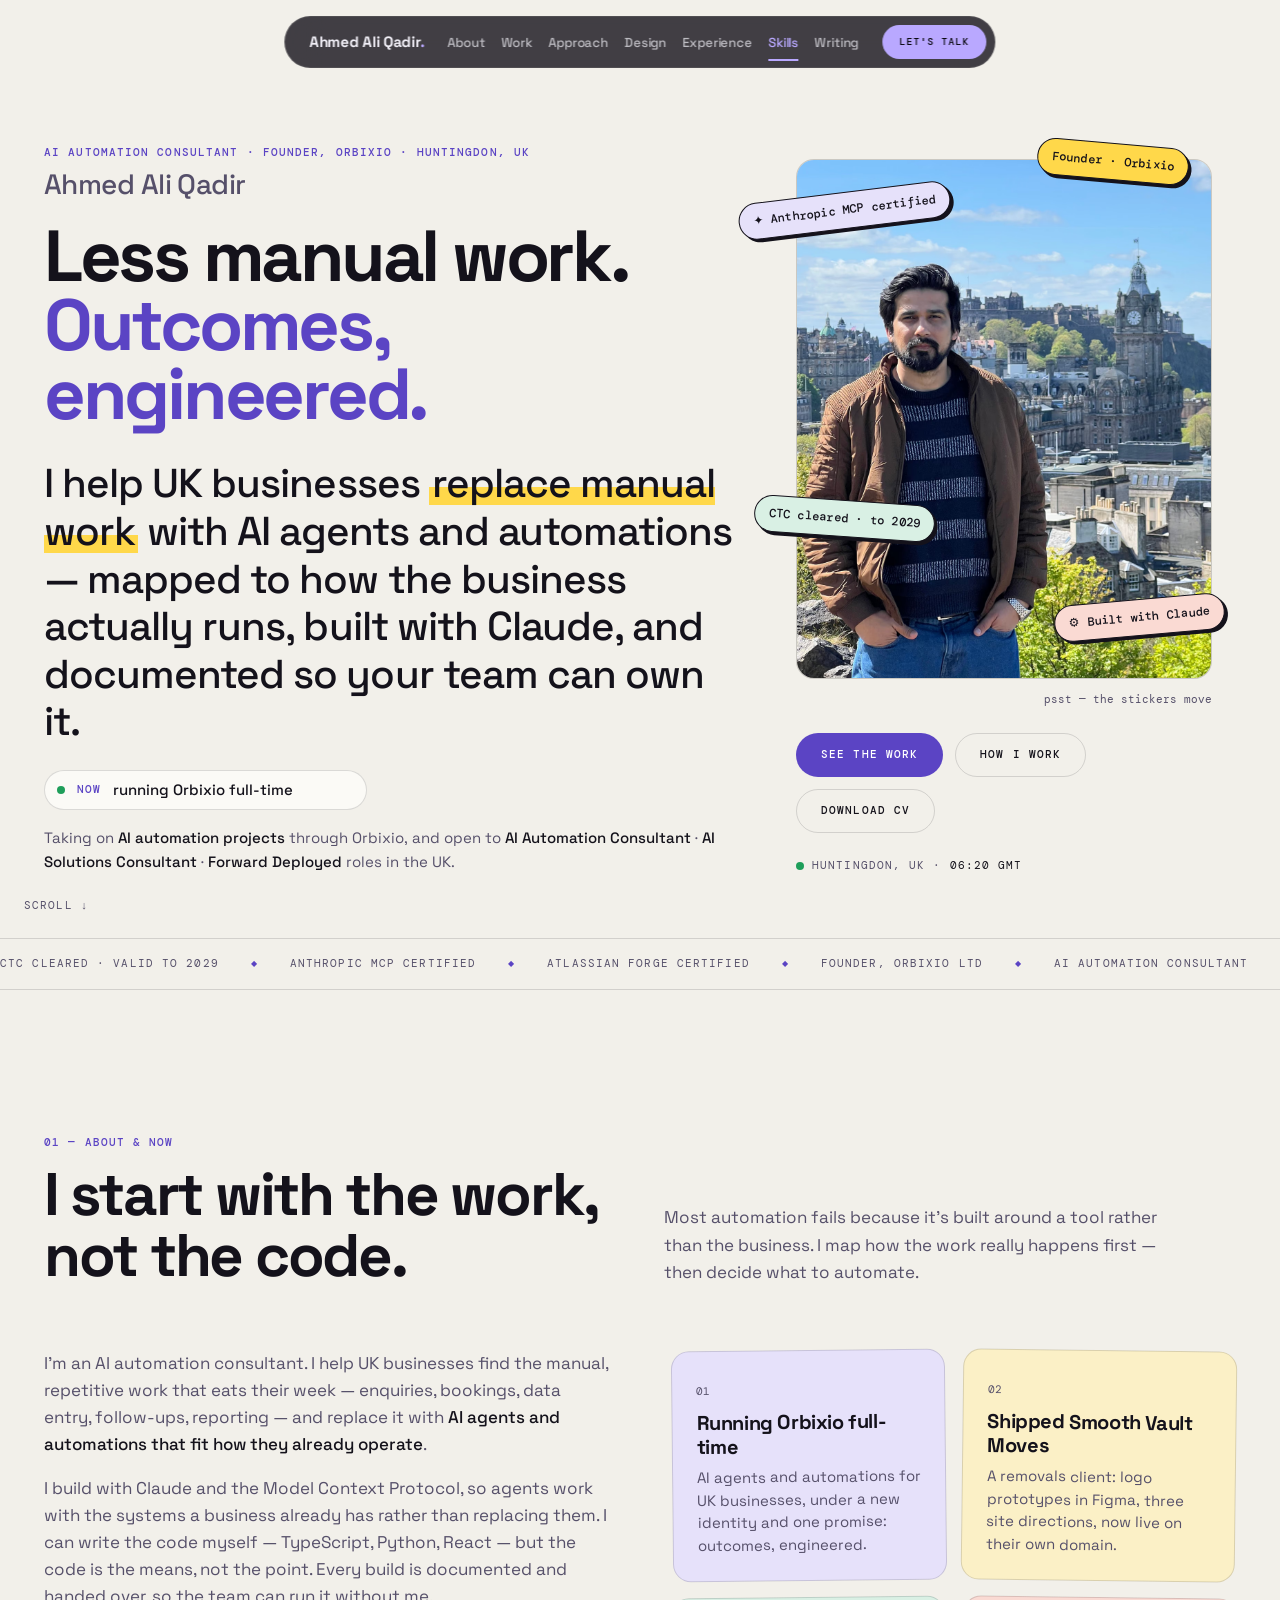
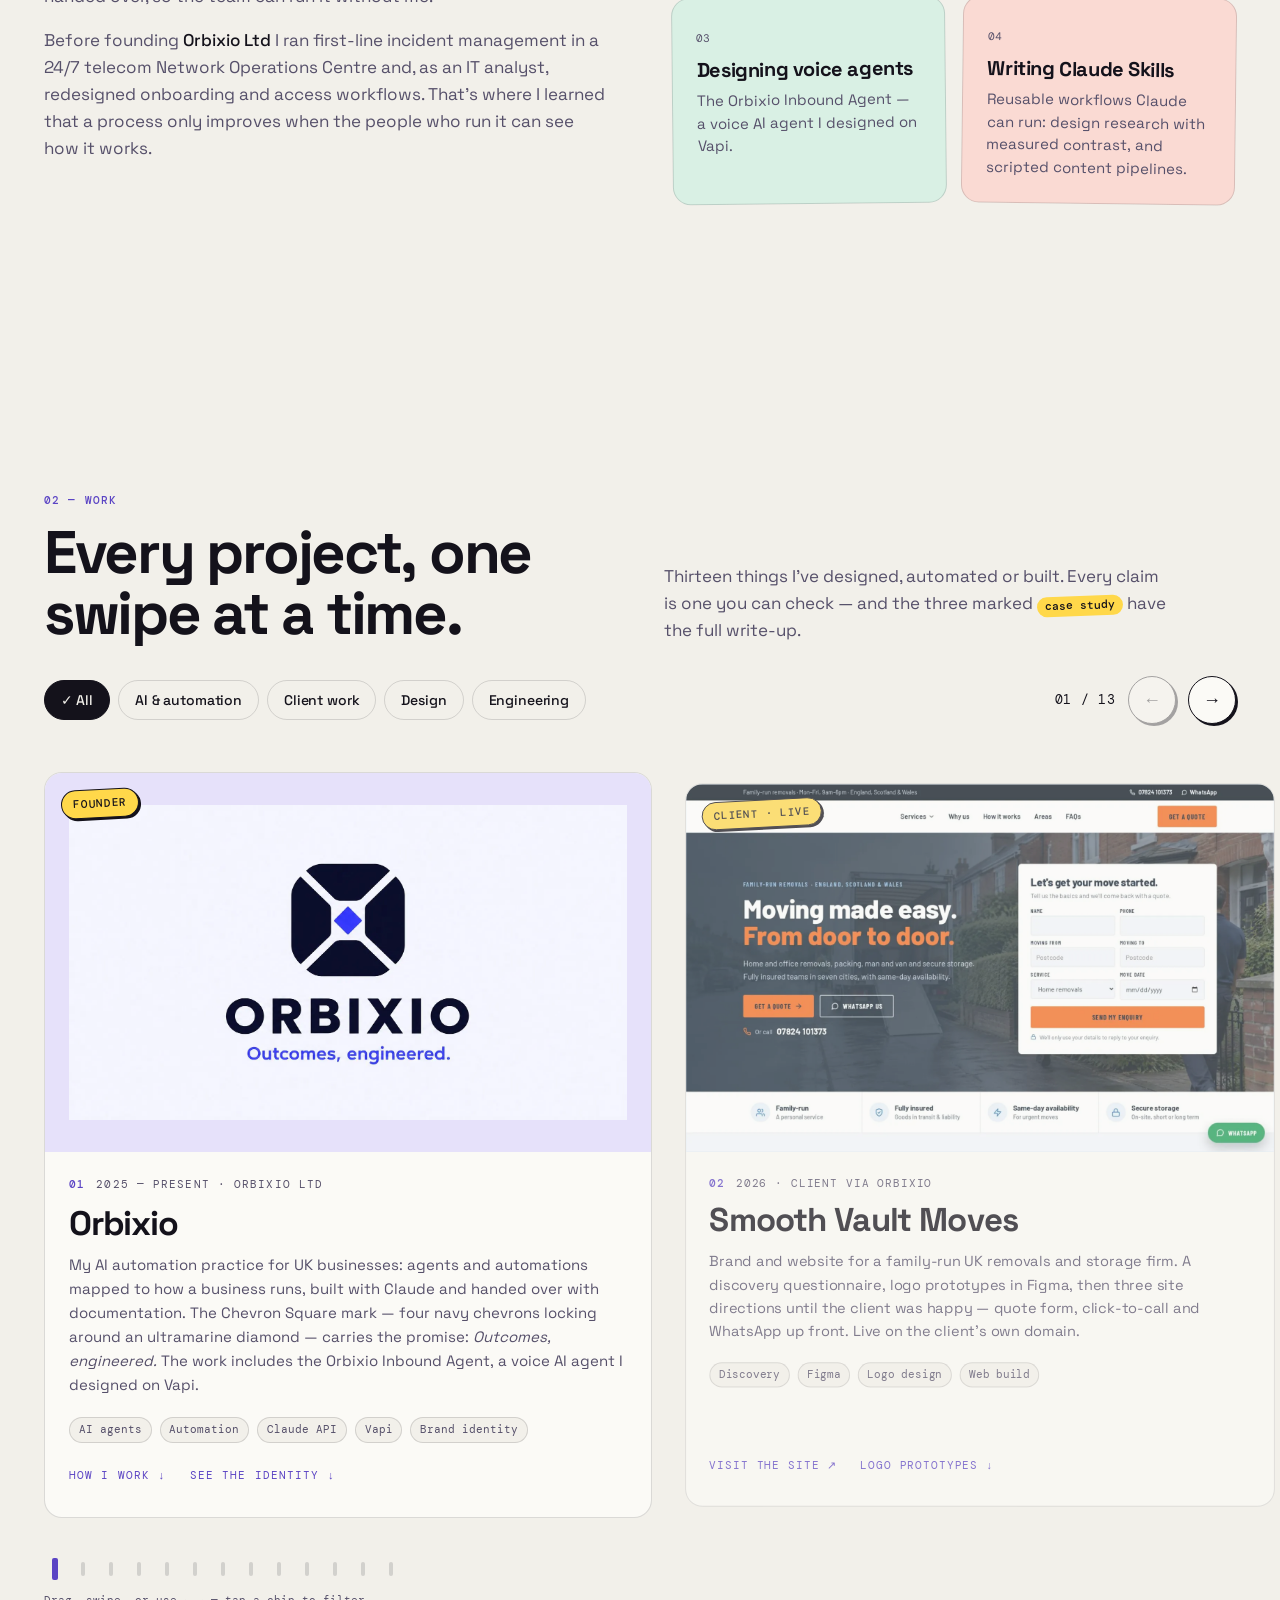
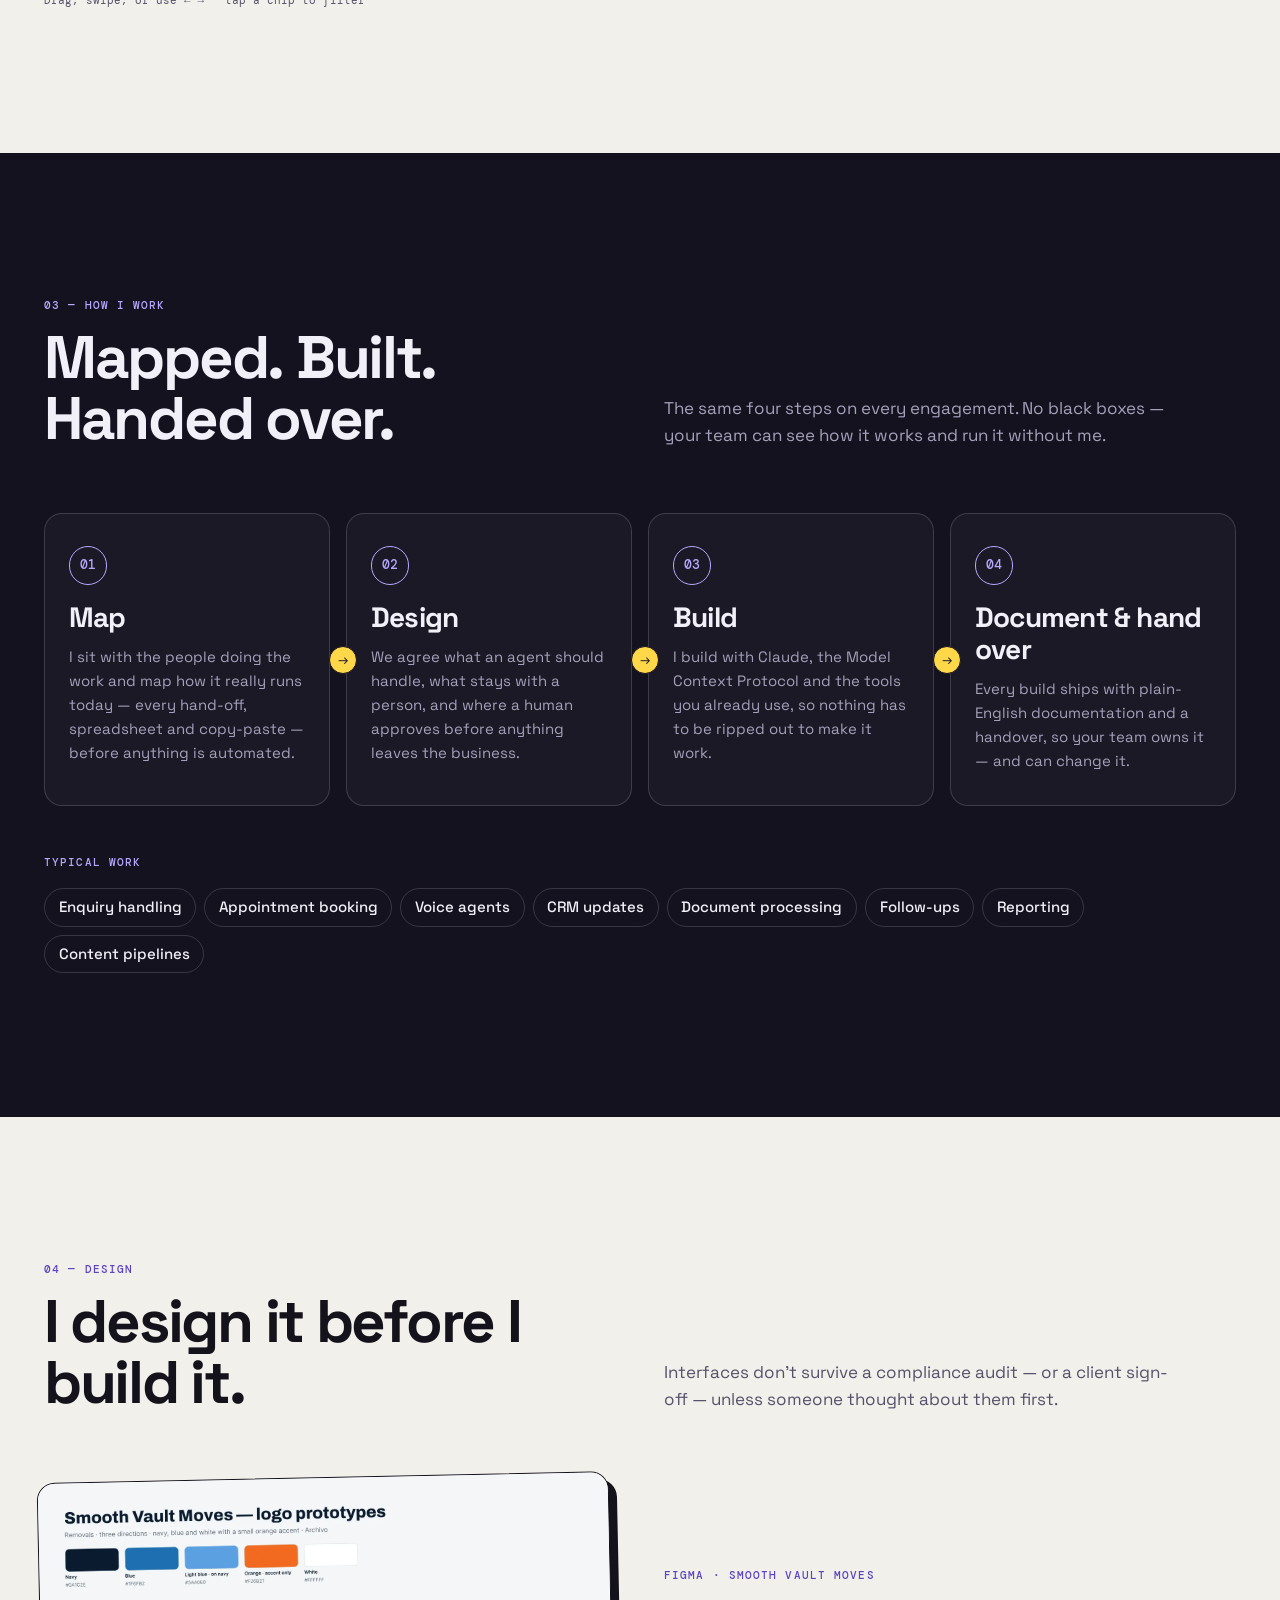
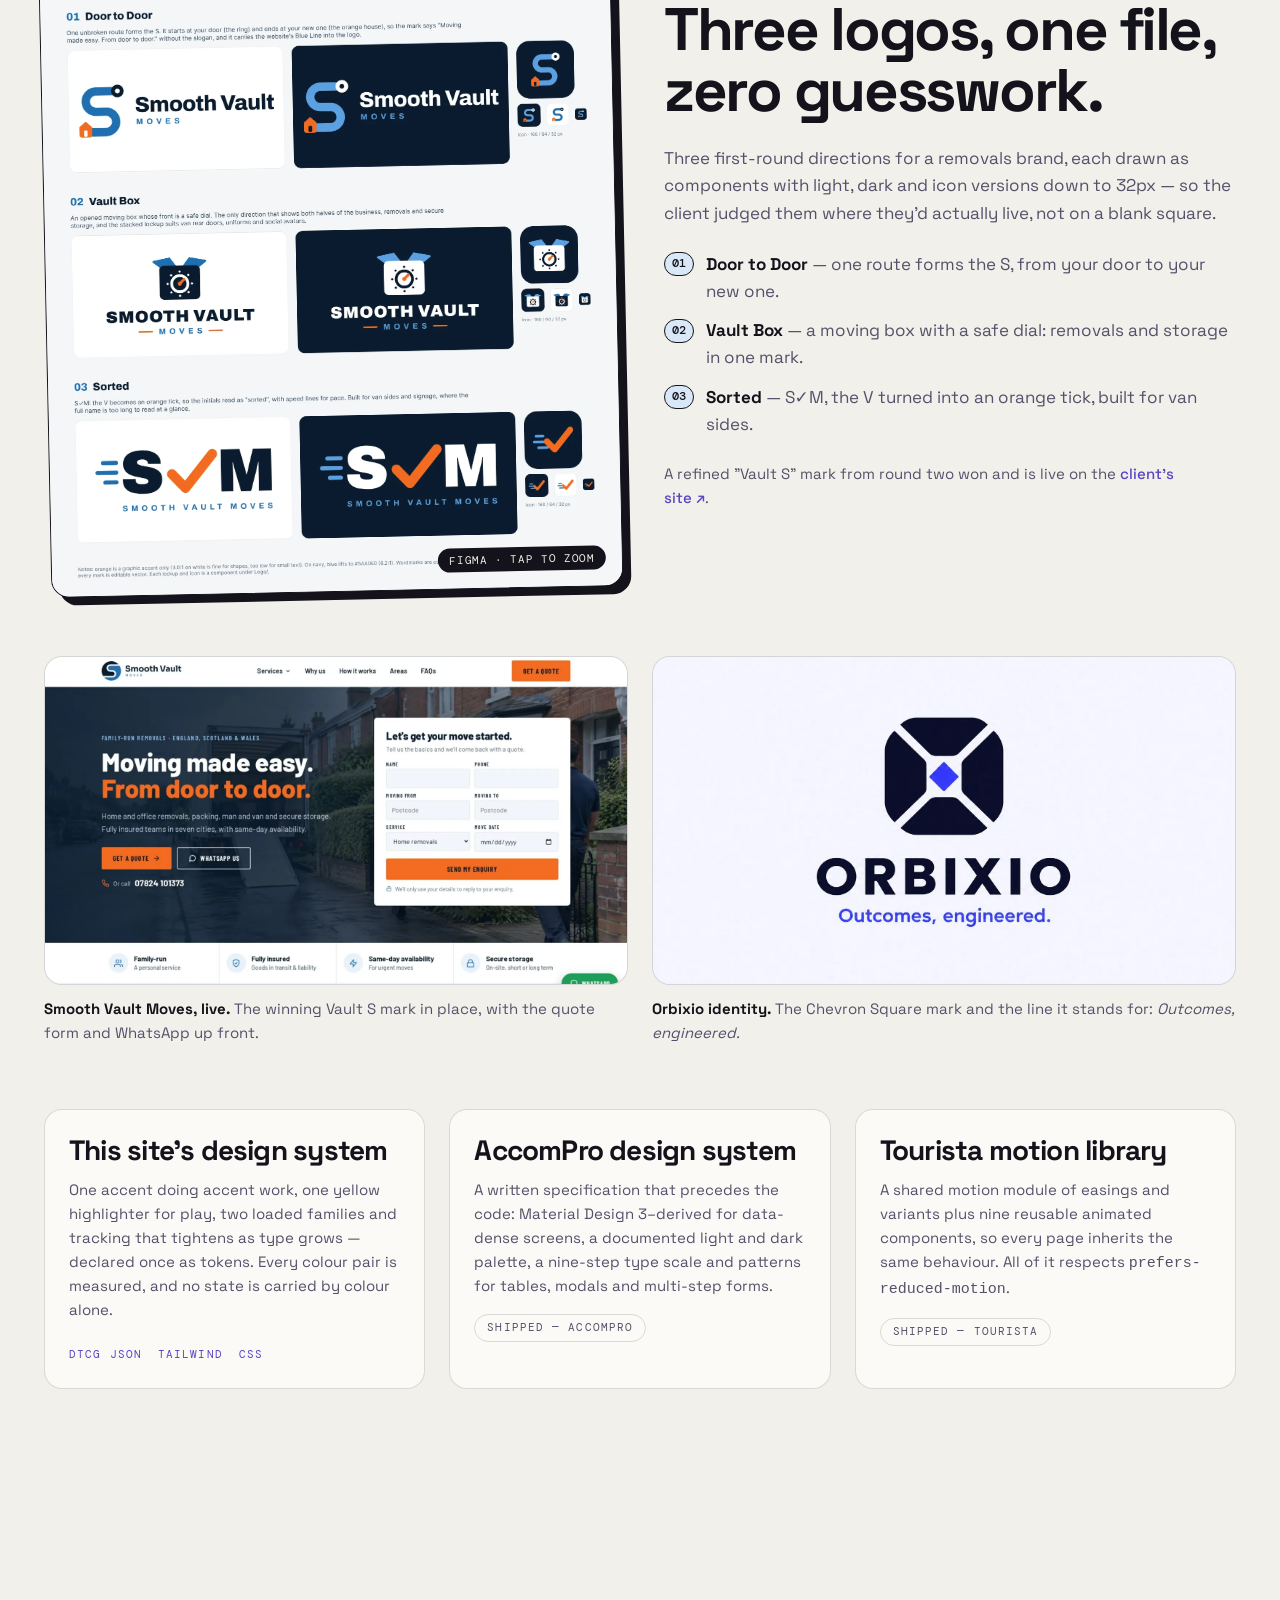
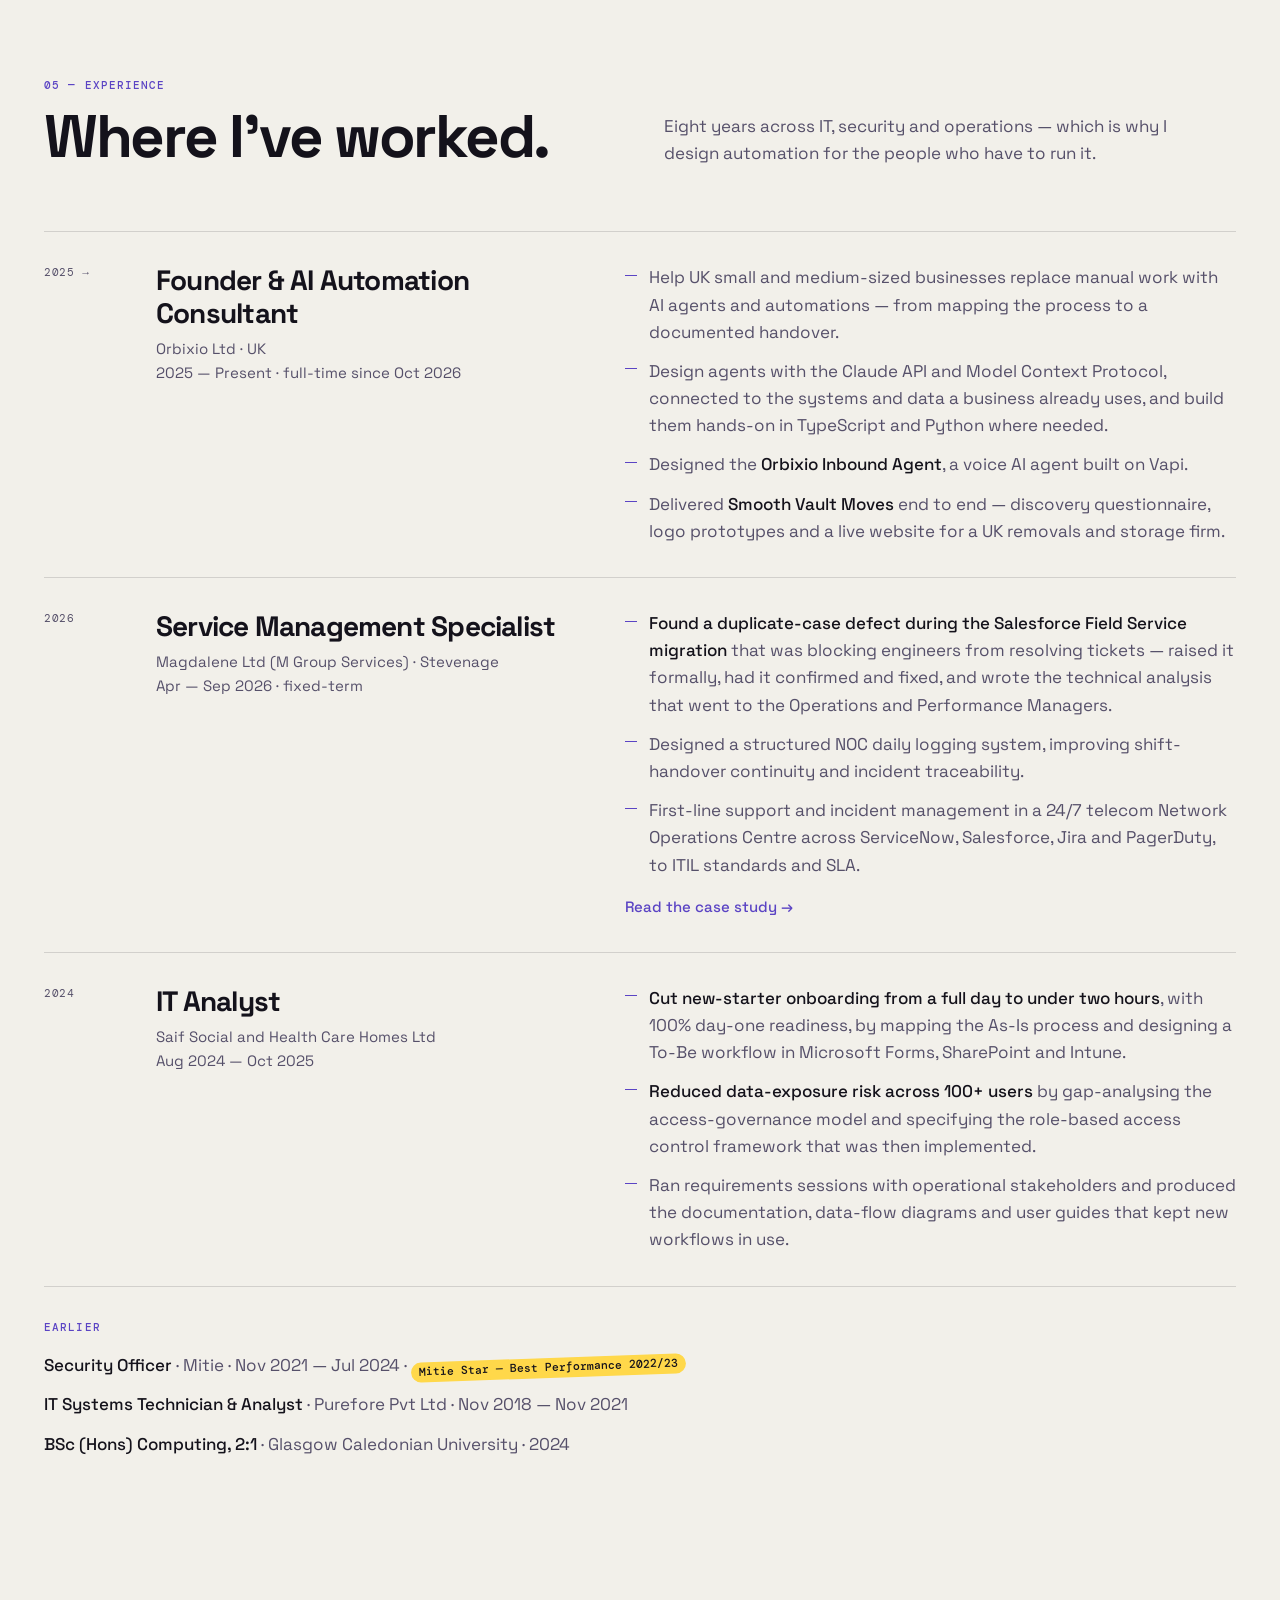
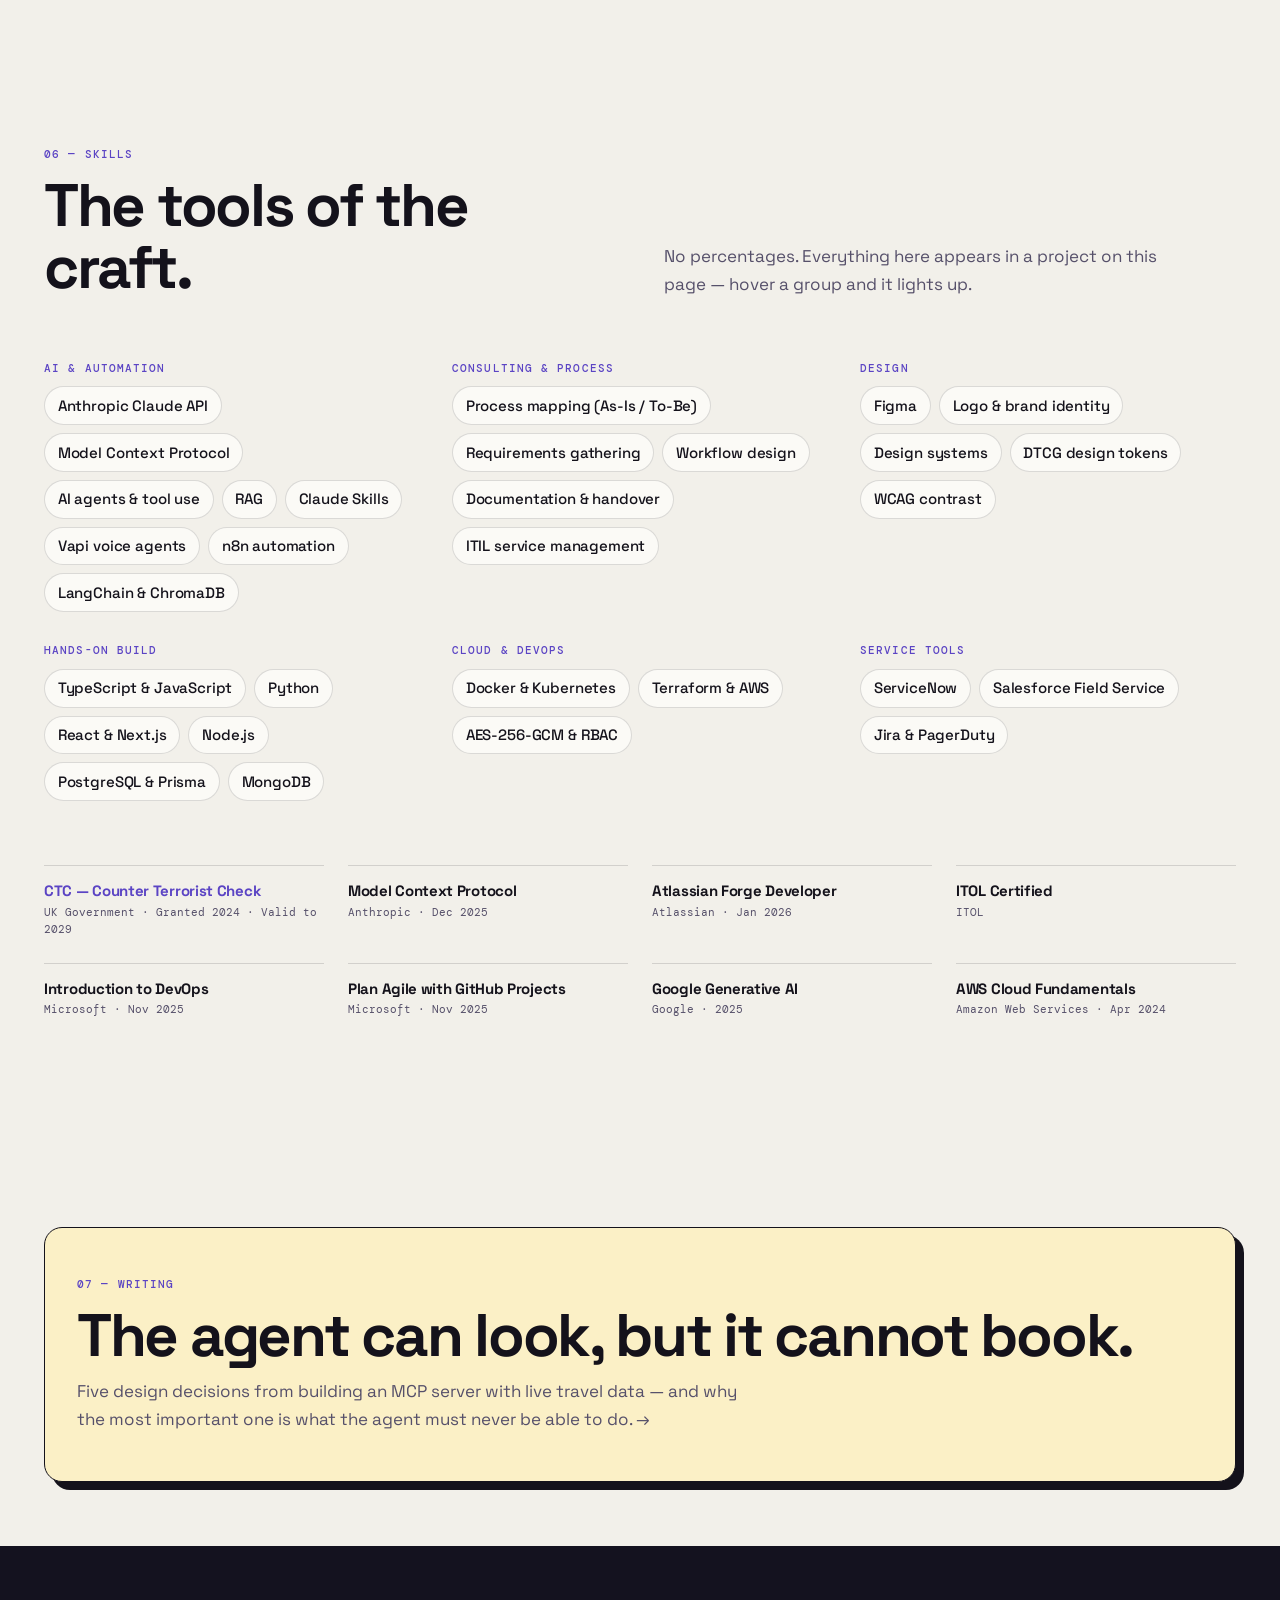
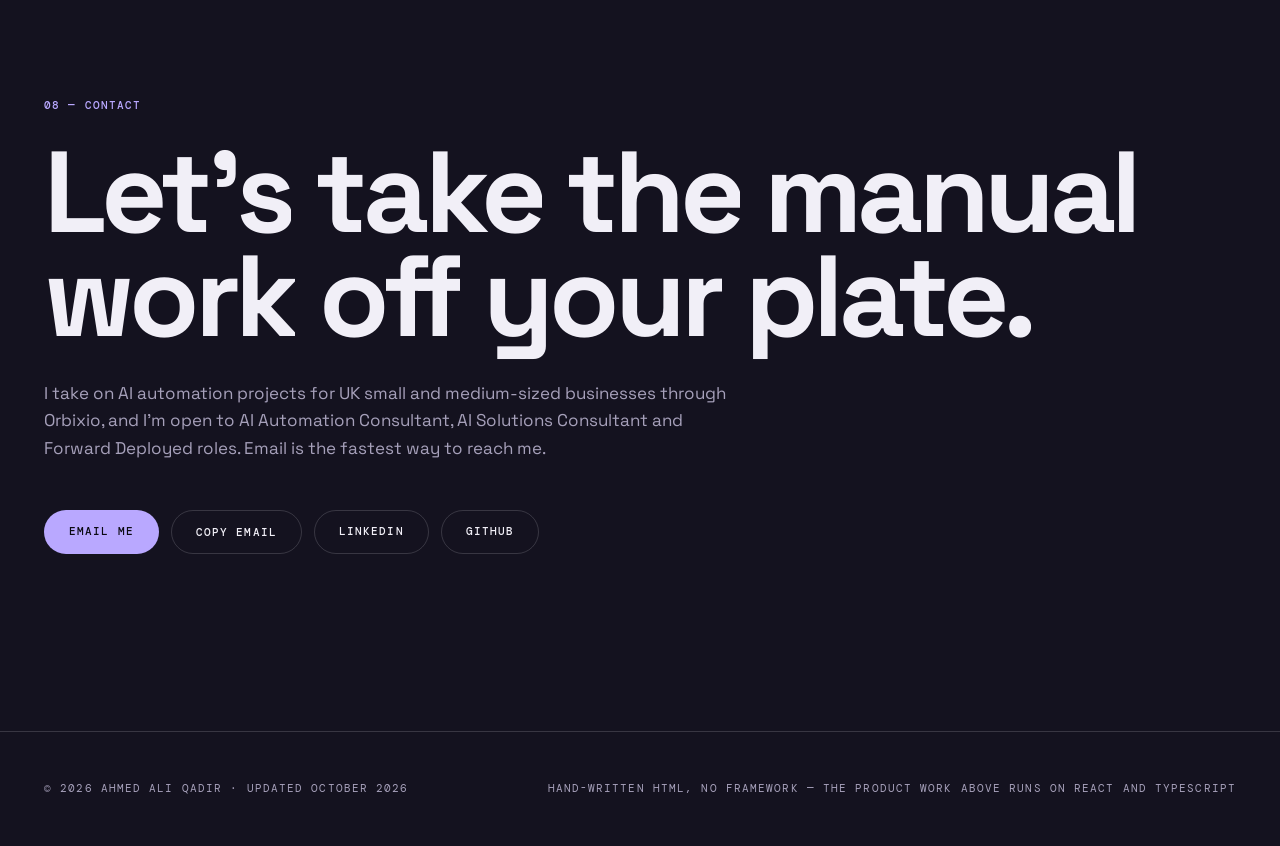
==== commit d1932c23: "Reposition as AI Automation Consultant; remove practice videos - Title, meta, hero, roles, experienc" ====
--- a/index.html
+++ b/index.html
@@ -3,16 +3,16 @@
 <head>
   <meta charset="UTF-8">
   <meta name="viewport" content="width=device-width, initial-scale=1.0">
-  <title>Ahmed Ali Qadir — Full-Stack &amp; AI Engineer · AI Video</title>
-  <meta name="description" content="Ahmed Ali Qadir — full-stack and AI engineer building multi-tenant SaaS, MCP servers and Claude-powered agents, who also directs AI video. Founder of Orbixio Ltd. Anthropic MCP certified, CTC cleared to 2029. Huntingdon, UK.">
-
-  <meta property="og:title" content="Ahmed Ali Qadir — Full-Stack &amp; AI Engineer · AI Video">
-  <meta property="og:description" content="Code that ships. Films that move. Full-stack and AI engineer, founder of Orbixio Ltd, and director of AI-generated brand films.">
+  <title>Ahmed Ali Qadir — AI Automation Consultant · Founder, Orbixio</title>
+  <meta name="description" content="Ahmed Ali Qadir — AI Automation Consultant helping UK businesses replace manual work with AI agents and automations, mapped to how the business runs, built with Claude and documented so the team can own it. Founder of Orbixio Ltd. Anthropic MCP certified. Huntingdon, UK.">
+
+  <meta property="og:title" content="Ahmed Ali Qadir — AI Automation Consultant">
+  <meta property="og:description" content="Less manual work. Outcomes, engineered. AI agents and automations for UK businesses — built with Claude, documented so your team can own them.">
   <meta property="og:type" content="website">
   <meta property="og:url" content="https://ahmedaliqadir.github.io">
   <meta name="twitter:card" content="summary">
-  <meta name="twitter:title" content="Ahmed Ali Qadir — Full-Stack &amp; AI Engineer · AI Video">
-  <meta name="twitter:description" content="Code that ships. Films that move. Full-stack and AI engineer, founder of Orbixio Ltd.">
+  <meta name="twitter:title" content="Ahmed Ali Qadir — AI Automation Consultant">
+  <meta name="twitter:description" content="Less manual work. Outcomes, engineered. AI agents and automations for UK businesses, built with Claude.">
   <meta name="theme-color" content="#F2F0EA">
 
   <link rel="preconnect" href="https://fonts.googleapis.com">
@@ -34,7 +34,7 @@
       <ul class="nav-links">
         <li><a href="#about">About</a></li>
         <li><a href="#work">Work</a></li>
-        <li><a href="#reel">Reel</a></li>
+        <li><a href="#approach">Approach</a></li>
         <li><a href="#design">Design</a></li>
         <li><a href="#experience">Experience</a></li>
         <li><a href="#capabilities">Skills</a></li>
@@ -50,30 +50,31 @@
     <section class="hero hero-play">
       <div class="container hero-grid">
         <div>
-          <p class="label rise" style="--d:0ms">Full-Stack &amp; AI Engineer · Founder, Orbixio · Huntingdon, UK</p>
+          <p class="label rise" style="--d:0ms">AI Automation Consultant · Founder, Orbixio · Huntingdon, UK</p>
           <h1 class="hero-h1">
             <span class="hero-name" data-split>Ahmed Ali Qadir</span>
-            <span class="display" data-split>Code that ships.</span>
-            <span class="display display-alt" data-split>Films that move.</span>
+            <span class="display" data-split>Less manual work.</span>
+            <span class="display display-alt" data-split>Outcomes, engineered.</span>
           </h1>
-          <p class="lead lead-wide rise" style="--d:520ms">I build multi-tenant SaaS, MCP servers and Claude-powered
-            agents — and lately I write, storyboard and direct <mark class="marker">AI video</mark> too.</p>
+          <p class="lead lead-wide rise" style="--d:520ms">I help UK businesses <mark class="marker">replace manual work</mark>
+            with AI agents and automations — mapped to how the business actually runs, built with Claude, and
+            documented so your team can own it.</p>
 
           <p class="now-ticker rise" style="--d:580ms">
             <span class="now-dot" aria-hidden="true"></span>
             <span class="now-label">Now</span>
             <span class="now-words" aria-hidden="true">
-              <span>building Orbixio full-time</span>
-              <span>directing AI brand films</span>
+              <span>running Orbixio full-time</span>
+              <span>designing AI agents with Claude</span>
               <span>shipping client websites</span>
               <span>writing Claude Skills</span>
             </span>
-            <span class="visually-hidden">Now: building Orbixio full-time, directing AI brand films, shipping client websites and writing Claude Skills.</span>
+            <span class="visually-hidden">Now: running Orbixio full-time, designing AI agents with Claude, shipping client websites and writing Claude Skills.</span>
           </p>
 
-          <p class="hero-roles rise" style="--d:640ms">Open to <strong>Full-Stack Engineer</strong> ·
-            <strong>AI Integration Engineer</strong> · <strong>Solutions Architect</strong> ·
-            <strong>Forward Deployed Engineer</strong> roles — and to Orbixio projects.</p>
+          <p class="hero-roles rise" style="--d:640ms">Taking on <strong>AI automation projects</strong> through Orbixio,
+            and open to <strong>AI Automation Consultant</strong> · <strong>AI Solutions Consultant</strong> ·
+            <strong>Forward Deployed</strong> roles in the UK.</p>
         </div>
 
         <div class="hero-meta">
@@ -90,13 +91,13 @@
               <li class="sticker s-violet" style="--x:-14%;--y:6%;--r:-7deg">✦ Anthropic MCP certified</li>
               <li class="sticker s-yellow" style="--x:58%;--y:-3%;--r:5deg">Founder · Orbixio</li>
               <li class="sticker s-mint" style="--x:-10%;--y:62%;--r:4deg">CTC cleared · to 2029</li>
-              <li class="sticker s-coral" style="--x:62%;--y:80%;--r:-5deg">▶ Directs AI films</li>
+              <li class="sticker s-coral" style="--x:62%;--y:80%;--r:-5deg">⚙ Built with Claude</li>
             </ul>
             <p class="drag-hint" aria-hidden="true">psst — the stickers move</p>
           </div>
           <div class="hero-actions rise" style="--d:700ms">
             <a class="btn btn-primary magnetic" href="#work">See the work</a>
-            <a class="btn btn-ghost" href="#reel">Watch the reel</a>
+            <a class="btn btn-ghost" href="#approach">How I work</a>
             <a class="btn btn-ghost" href="assets/cv/Ahmed-Ali-Qadir-CV.pdf" download="Ahmed-Ali-Qadir-CV.pdf">Download CV</a>
           </div>
           <p class="clock rise" style="--d:760ms"><span class="clock-dot" aria-hidden="true"></span>Huntingdon, UK · <time class="clock-time">GMT</time></p>
@@ -112,14 +113,14 @@
         <span class="marquee-item">Anthropic MCP certified</span>
         <span class="marquee-item">Atlassian Forge certified</span>
         <span class="marquee-item">Founder, Orbixio Ltd</span>
-        <span class="marquee-item">AI films with Higgsfield</span>
+        <span class="marquee-item">AI Automation Consultant</span>
         <span class="marquee-item">Claude Skills author</span>
         <span class="marquee-item">BSc (Hons) Computing 2:1 — Glasgow Caledonian University</span>
         <span class="marquee-item">CTC cleared &middot; valid to 2029</span>
         <span class="marquee-item">Anthropic MCP certified</span>
         <span class="marquee-item">Atlassian Forge certified</span>
         <span class="marquee-item">Founder, Orbixio Ltd</span>
-        <span class="marquee-item">AI films with Higgsfield</span>
+        <span class="marquee-item">AI Automation Consultant</span>
         <span class="marquee-item">Claude Skills author</span>
         <span class="marquee-item">BSc (Hons) Computing 2:1 — Glasgow Caledonian University</span>
       </div>
@@ -133,30 +134,30 @@
         <div class="section-head">
           <div>
             <span class="label">01 — About &amp; now</span>
-            <h2 data-split>Engineer first. Lately, also behind the camera.</h2>
-          </div>
-          <p>Most of my work sits where a product has to be correct as well as clever — and, more and more, where it has to be watched as well as used.</p>
+            <h2 data-split>I start with the work, not the code.</h2>
+          </div>
+          <p>Most automation fails because it's built around a tool rather than the business. I map how the work really happens first — then decide what to automate.</p>
         </div>
 
         <div class="about-grid">
           <div class="prose rise">
-            <p>I'm a full-stack engineer with a specialism in AI integration — multi-tenant data isolation,
-              encrypted document handling, audit trails, and language models wired to <strong>real inventory
-              rather than to their own imagination</strong>.</p>
-            <p>I ran first-line incident management in a 24/7 telecom Network Operations Centre, which is where
-              I learned that shipping is the easy half. It shows in how I build: logging you can read at 3am,
-              failure paths that degrade rather than disappear, and a written trail behind every change.</p>
-            <p>Since October 2026 I've been running <strong>Orbixio Ltd</strong> full-time — Claude API
-              integrations, MCP tool layers and automation for UK businesses — and directing the films that
-              explain them. I script and storyboard with Claude, generate shots in Higgsfield, and edit the cut
-              myself.</p>
+            <p>I'm an AI automation consultant. I help UK businesses find the manual, repetitive work that eats
+              their week — enquiries, bookings, data entry, follow-ups, reporting — and replace it with
+              <strong>AI agents and automations that fit how they already operate</strong>.</p>
+            <p>I build with Claude and the Model Context Protocol, so agents work with the systems a business
+              already has rather than replacing them. I can write the code myself — TypeScript, Python, React —
+              but the code is the means, not the point. Every build is documented and handed over, so the team
+              can run it without me.</p>
+            <p>Before founding <strong>Orbixio Ltd</strong> I ran first-line incident management in a 24/7 telecom
+              Network Operations Centre and, as an IT analyst, redesigned onboarding and access workflows. That's
+              where I learned that a process only improves when the people who run it can see how it works.</p>
           </div>
 
           <ol class="now-list" aria-label="What I'm doing now">
             <li class="now-card t-violet rise" style="--d:0ms">
               <span class="now-num">01</span>
               <h3>Running Orbixio full-time</h3>
-              <p>AI agents and automation for UK businesses. New identity, and a 15-second brand film to go with it.</p>
+              <p>AI agents and automations for UK businesses, under a new identity and one promise: outcomes, engineered.</p>
             </li>
             <li class="now-card t-yellow rise" style="--d:80ms">
               <span class="now-num">02</span>
@@ -165,13 +166,13 @@
             </li>
             <li class="now-card t-mint rise" style="--d:160ms">
               <span class="now-num">03</span>
-              <h3>Directing AI films</h3>
-              <p>Brand spots, and <em>Milo &amp; Pixel</em> — an animated comedy I'm developing, one shot at a time.</p>
+              <h3>Designing voice agents</h3>
+              <p>The Orbixio Inbound Agent — a voice AI agent I designed on Vapi.</p>
             </li>
             <li class="now-card t-coral rise" style="--d:240ms">
               <span class="now-num">04</span>
               <h3>Writing Claude Skills</h3>
-              <p>Reusable workflows Claude can run: design research with measured contrast, and faceless YouTube scripts.</p>
+              <p>Reusable workflows Claude can run: design research with measured contrast, and scripted content pipelines.</p>
             </li>
           </ol>
         </div>
@@ -187,21 +188,20 @@
             <span class="label">02 — Work</span>
             <h2 data-split>Every project, one swipe at a time.</h2>
           </div>
-          <p>Fourteen things I've built, designed or directed. Every claim is one you can check — and the three marked
+          <p>Thirteen things I've designed, automated or built. Every claim is one you can check — and the three marked
             <span class="mini-sticker">case study</span> have the full write-up.</p>
         </div>
 
         <div class="work-toolbar">
           <div class="filters" role="group" aria-label="Filter projects">
             <button class="chip is-on" type="button" data-filter="all" aria-pressed="true">All</button>
+            <button class="chip" type="button" data-filter="ai" aria-pressed="false">AI &amp; automation</button>
+            <button class="chip" type="button" data-filter="client" aria-pressed="false">Client work</button>
+            <button class="chip" type="button" data-filter="design" aria-pressed="false">Design</button>
             <button class="chip" type="button" data-filter="eng" aria-pressed="false">Engineering</button>
-            <button class="chip" type="button" data-filter="ai" aria-pressed="false">AI &amp; agents</button>
-            <button class="chip" type="button" data-filter="video" aria-pressed="false">AI video</button>
-            <button class="chip" type="button" data-filter="design" aria-pressed="false">Design</button>
-            <button class="chip" type="button" data-filter="client" aria-pressed="false">Client work</button>
           </div>
           <div class="slider-controls">
-            <p class="slider-count num" aria-live="polite"><span class="sc-now">01</span> / <span class="sc-all">14</span></p>
+            <p class="slider-count num" aria-live="polite"><span class="sc-now">01</span> / <span class="sc-all">13</span></p>
             <button class="round-btn" type="button" data-dir="-1" aria-label="Previous project">←</button>
             <button class="round-btn" type="button" data-dir="1" aria-label="Next project">→</button>
           </div>
@@ -212,25 +212,26 @@
         <div class="slider-track" tabindex="0" aria-label="Projects — use the arrow keys to move between them" role="region" aria-roledescription="carousel">
 
           <!-- 01 Orbixio -->
-          <article class="slide" data-cat="video design ai" aria-roledescription="slide">
-            <div class="slide-media t-ink">
-              <video class="lazy-video" muted loop playsinline preload="none" poster="assets/video/orbixio-brand-film.webp" data-src="assets/video/orbixio-brand-film.mp4" aria-label="Orbixio brand film: missed-call notifications at night give way to the Orbixio mark, which connects a voice call, a booking and a CRM update"></video>
-              <span class="slide-badge">New · film</span>
-            </div>
-            <div class="slide-body">
-              <p class="slide-meta"><span class="num">01</span><span>2026 · Orbixio Ltd</span></p>
-              <h3>Orbixio — identity &amp; brand film</h3>
-              <p>The Chevron Square mark — four navy chevrons locking around an ultramarine diamond — and a
-                15-second film that tells the whole pitch: missed calls at 11:47pm, then an agent that answers,
-                books and logs — the job of the Orbixio Inbound Agent I designed on Vapi. Six-frame storyboard
-                first, then the film generated to follow it.</p>
-              <ul class="tags"><li>Brand identity</li><li>Storyboard</li><li>Higgsfield</li><li>Seedance 2.0</li><li>Vapi</li></ul>
-              <div class="work-links"><a href="#reel">Watch with sound ↓</a><a href="#design">See the identity ↓</a></div>
+          <article class="slide" data-cat="ai design" aria-roledescription="slide">
+            <div class="slide-media t-violet">
+              <img src="assets/design/orbixio-endcard.webp" width="1600" height="905" loading="lazy" class="contain"
+                   alt="Orbixio logo — a navy rounded square split into four chevrons around an ultramarine diamond — above the ORBIXIO wordmark and the tagline Outcomes, engineered.">
+              <span class="slide-badge">Founder</span>
+            </div>
+            <div class="slide-body">
+              <p class="slide-meta"><span class="num">01</span><span>2025 — Present · Orbixio Ltd</span></p>
+              <h3>Orbixio</h3>
+              <p>My AI automation practice for UK businesses: agents and automations mapped to how a business
+                runs, built with Claude and handed over with documentation. The Chevron Square mark — four navy
+                chevrons locking around an ultramarine diamond — carries the promise: <em>Outcomes, engineered.</em>
+                The work includes the Orbixio Inbound Agent, a voice AI agent I designed on Vapi.</p>
+              <ul class="tags"><li>AI agents</li><li>Automation</li><li>Claude API</li><li>Vapi</li><li>Brand identity</li></ul>
+              <div class="work-links"><a href="#approach">How I work ↓</a><a href="#design">See the identity ↓</a></div>
             </div>
           </article>
 
           <!-- 02 Smooth Vault Moves -->
-          <article class="slide" data-cat="client design eng video" aria-roledescription="slide">
+          <article class="slide" data-cat="client design eng" aria-roledescription="slide">
             <div class="slide-media t-sky">
               <img src="assets/screenshots/svm-site.webp" width="1600" height="1000" loading="lazy"
                    alt="Smooth Vault Moves homepage: 'Moving made easy. From door to door.' beside a quote request form">
@@ -241,9 +242,8 @@
               <h3>Smooth Vault Moves</h3>
               <p>Brand and website for a family-run UK removals and storage firm. A discovery questionnaire,
                 logo prototypes in Figma, then three site directions until the client was happy — quote form,
-                click-to-call and WhatsApp up front. Live on the client's own domain, with launch footage
-                generated for social.</p>
-              <ul class="tags"><li>Discovery</li><li>Figma</li><li>Logo design</li><li>Web build</li><li>Higgsfield</li></ul>
+                click-to-call and WhatsApp up front. Live on the client's own domain.</p>
+              <ul class="tags"><li>Discovery</li><li>Figma</li><li>Logo design</li><li>Web build</li></ul>
               <div class="work-links"><a href="https://smoothvaultmoves.co.uk" target="_blank" rel="noopener noreferrer">Visit the site ↗</a><a href="#design">Logo prototypes ↓</a></div>
             </div>
           </article>
@@ -316,25 +316,7 @@
             </div>
           </article>
 
-          <!-- 06 Milo & Pixel -->
-          <article class="slide" data-cat="video" aria-roledescription="slide">
-            <div class="slide-media t-mint slide-media-tall">
-              <video class="lazy-video" muted loop playsinline preload="none" poster="assets/video/milo-pixel-stare.webp" data-src="assets/video/milo-pixel-stare.mp4" aria-label="Milo and Pixel: the grey cat sits perfectly still on the sofa arm while Milo paces and shrugs behind him"></video>
-              <span class="slide-badge">In development</span>
-            </div>
-            <div class="slide-body">
-              <p class="slide-meta"><span class="num">06</span><span>2026 · Original animated series</span></p>
-              <h3>Milo &amp; Pixel</h3>
-              <p>A comedy about a 24-year-old Brit and his silently judgemental cat. Milo, Pixel and the flat are
-                each built once as reusable reference elements, so every shot keeps the same faces, the same
-                collar tag and the same sage-green walls. The joke lives in the framing: a locked-off camera on
-                the cat while the human flails at the edge of frame.</p>
-              <ul class="tags"><li>Character design</li><li>Shot direction</li><li>Continuity</li><li>Higgsfield Cinematic Studio</li></ul>
-              <div class="work-links"><a href="#reel">More shots in the reel ↓</a></div>
-            </div>
-          </article>
-
-          <!-- 07 dribbble-design-inspiration -->
+          <!-- 06 dribbble-design-inspiration -->
           <article class="slide" data-cat="ai design" aria-roledescription="slide">
             <div class="slide-media t-yellow slide-art">
               <div class="swatches" aria-hidden="true">
@@ -347,7 +329,7 @@
               <span class="slide-badge">Claude Skill</span>
             </div>
             <div class="slide-body">
-              <p class="slide-meta"><span class="num">07</span><span>2026 · v2.0</span></p>
+              <p class="slide-meta"><span class="num">06</span><span>2026 · v2.0</span></p>
               <h3>dribbble-design-inspiration</h3>
               <p>My design-research workflow, packaged so Claude can run it: gallery discovery through search
                 indexes, a versioned moodboard schema, a buildable brief with tokens in CSS → W3C DTCG JSON →
@@ -357,29 +339,31 @@
             </div>
           </article>
 
-          <!-- 08 Faceless YouTube toolkit -->
-          <article class="slide" data-cat="ai video" aria-roledescription="slide">
+          <!-- 07 Content automation -->
+          <article class="slide" data-cat="ai" aria-roledescription="slide">
             <div class="slide-media t-coral slide-art">
-              <div class="script" aria-hidden="true">
-                <p class="script-tag">[OPEN — 0:00]</p>
-                <p>Imagine waking up in a city that doesn't have streets.</p>
-                <p class="script-tag">[CHAPTER 1]</p>
-                <p>For decades, the greatest advantage was land…</p>
-                <p class="script-niches"><span>Explainers</span><span>Documentary</span><span>True crime</span></p>
+              <div class="flow" aria-hidden="true">
+                <span class="flow-step">Claude Skill<em>writes the script</em></span>
+                <span class="flow-arrow">↓</span>
+                <span class="flow-step">ElevenLabs<em>records the voiceover</em></span>
+                <span class="flow-arrow">↓</span>
+                <span class="flow-step">Creatomate<em>renders the edit</em></span>
+                <span class="flow-tag">orchestrated in n8n</span>
               </div>
-              <span class="slide-badge">Claude Skill</span>
-            </div>
-            <div class="slide-body">
-              <p class="slide-meta"><span class="num">08</span><span>2026 · Skill + pipeline</span></p>
-              <h3>Faceless YouTube toolkit</h3>
-              <p>Youtube-Faceless-skill writes voiceover scripts across three niches — educational explainers,
-                documentary storytelling and true crime. Behind it, an n8n pipeline wires ElevenLabs voiceover to
-                Creatomate rendering, so a script can become a cut without a camera.</p>
-              <ul class="tags"><li>Claude Skills</li><li>n8n</li><li>ElevenLabs</li><li>Creatomate</li></ul>
-            </div>
-          </article>
-
-          <!-- 09 HMRC -->
+              <span class="slide-badge">Automation</span>
+            </div>
+            <div class="slide-body">
+              <p class="slide-meta"><span class="num">07</span><span>n8n + Claude Skill</span></p>
+              <h3>Content automation pipeline</h3>
+              <p>An n8n workflow that chains the steps from script to voiced edit — ElevenLabs for voiceover,
+                Creatomate for rendering. The scripts come from Youtube-Faceless-skill,
+                a Claude Skill I wrote for three formats: educational explainers, documentary storytelling and
+                true crime.</p>
+              <ul class="tags"><li>n8n</li><li>ElevenLabs</li><li>Creatomate</li><li>Claude Skills</li></ul>
+            </div>
+          </article>
+
+          <!-- 08 HMRC -->
           <article class="slide" data-cat="eng ai" aria-roledescription="slide">
             <div class="slide-media t-sky">
               <picture>
@@ -389,7 +373,7 @@
               </picture>
             </div>
             <div class="slide-body">
-              <p class="slide-meta"><span class="num">09</span><span>Side build · Claude vision</span></p>
+              <p class="slide-meta"><span class="num">08</span><span>Side build · Claude vision</span></p>
               <h3><a href="https://github.com/AhmedAliQadir/hmrc-tax-analyser" target="_blank" rel="noopener noreferrer">HMRC Tax Analyser</a></h3>
               <p>Upload a payslip, P60 or a screenshot of HMRC's payments page and get income tax and National
                 Insurance across five tax years. Claude reads the documents; the arithmetic is deterministic
@@ -399,7 +383,7 @@
             </div>
           </article>
 
-          <!-- 10 Support Portal -->
+          <!-- 09 Support Portal -->
           <article class="slide" data-cat="eng" aria-roledescription="slide">
             <div class="slide-media t-violet">
               <picture>
@@ -409,7 +393,7 @@
               </picture>
             </div>
             <div class="slide-body">
-              <p class="slide-meta"><span class="num">10</span><span>Supported housing</span></p>
+              <p class="slide-meta"><span class="num">09</span><span>Supported housing</span></p>
               <h3><a href="https://github.com/AhmedAliQadir/support-portal" target="_blank" rel="noopener noreferrer">Support Portal</a></h3>
               <p>Staff login portal for supported-housing workers — authenticated online forms with PDF
                 export.</p>
@@ -418,7 +402,7 @@
             </div>
           </article>
 
-          <!-- 11 Jarvis Finance -->
+          <!-- 10 Jarvis Finance -->
           <article class="slide" data-cat="eng ai" aria-roledescription="slide">
             <div class="slide-media t-ink slide-art">
               <div class="term" aria-hidden="true">
@@ -432,7 +416,7 @@
               </div>
             </div>
             <div class="slide-body">
-              <p class="slide-meta"><span class="num">11</span><span>CLI · Python</span></p>
+              <p class="slide-meta"><span class="num">10</span><span>CLI · Python</span></p>
               <h3><a href="https://github.com/AhmedAliQadir/jarvis-finance" target="_blank" rel="noopener noreferrer">Jarvis Finance</a></h3>
               <p>Personal finance CLI — bank statement ingestion, AI transaction categorisation and UK tax
                 calculations behind a conversational interface.</p>
@@ -441,7 +425,7 @@
             </div>
           </article>
 
-          <!-- 12 RAG -->
+          <!-- 11 RAG -->
           <article class="slide" data-cat="ai" aria-roledescription="slide">
             <div class="slide-media t-mint slide-art">
               <div class="rag" aria-hidden="true">
@@ -453,7 +437,7 @@
               </div>
             </div>
             <div class="slide-body">
-              <p class="slide-meta"><span class="num">12</span><span>AI · Retrieval</span></p>
+              <p class="slide-meta"><span class="num">11</span><span>AI · Retrieval</span></p>
               <h3>RAG Document Assistant</h3>
               <p>Document-querying assistant using LangChain, ChromaDB and HuggingFace embeddings for grounded
                 question answering over private documents.</p>
@@ -461,7 +445,7 @@
             </div>
           </article>
 
-          <!-- 13 DevOps -->
+          <!-- 12 DevOps -->
           <article class="slide" data-cat="eng" aria-roledescription="slide">
             <div class="slide-media t-sky slide-art">
               <div class="stack" aria-hidden="true">
@@ -469,7 +453,7 @@
               </div>
             </div>
             <div class="slide-body">
-              <p class="slide-meta"><span class="num">13</span><span>Infrastructure</span></p>
+              <p class="slide-meta"><span class="num">12</span><span>Infrastructure</span></p>
               <h3><a href="https://github.com/AhmedAliQadir/DevOps" target="_blank" rel="noopener noreferrer">DevOps Reference Stack</a></h3>
               <p>A Node.js API deployed through Docker and Kubernetes with Terraform provisioning and a
                 Prometheus/Grafana observability stack.</p>
@@ -478,7 +462,7 @@
             </div>
           </article>
 
-          <!-- 14 Tour Booking Platform -->
+          <!-- 13 Tour Booking Platform -->
           <article class="slide" data-cat="eng" aria-roledescription="slide">
             <div class="slide-media t-yellow slide-art">
               <div class="grad" aria-hidden="true">
@@ -488,7 +472,7 @@
               </div>
             </div>
             <div class="slide-body">
-              <p class="slide-meta"><span class="num">14</span><span>2024 · Glasgow Caledonian University</span></p>
+              <p class="slide-meta"><span class="num">13</span><span>2024 · Glasgow Caledonian University</span></p>
               <h3>Tour Booking Platform</h3>
               <p>Secure tour booking web application, my final-year honours project, taken through university
                 research ethics approval. Originally also named Tourista — unrelated to the 2026 Orbixio
@@ -506,72 +490,52 @@
       </div>
     </section>
 
-    <!-- Reel — inverted -->
-    <section class="section invert" id="reel">
+    <!-- Approach — inverted -->
+    <section class="section invert" id="approach">
       <div class="container">
         <div class="section-head">
           <div>
-            <span class="label">03 — Reel</span>
-            <h2 data-split>Films I've directed with AI.</h2>
-          </div>
-          <p>I write the script, plan the storyboard, direct each shot in Higgsfield and finish the cut myself.
-            Every frame here is generated; every decision is mine.</p>
-        </div>
-
-        <div class="reel">
-          <figure class="reel-stage rise">
-            <div class="reel-frame is-wide" data-cursor="play">
-              <video class="reel-video" controls playsinline preload="none" muted
-                     poster="assets/video/orbixio-brand-film.webp" data-autoload="assets/video/orbixio-brand-film.mp4"></video>
-            </div>
-            <figcaption class="reel-caption">
-              <span class="reel-title">Orbixio — brand film</span>
-              <span class="reel-meta num">15s · 16:9 · Seedance 2.0 · with sound</span>
-              <span class="reel-desc">Missed calls at 11:47pm, then the agent answers, books and logs — resolving on the logo lock.</span>
-            </figcaption>
-          </figure>
-
-          <ul class="reel-picks" aria-label="Choose a film">
-            <li><button type="button" class="pick is-on" aria-pressed="true"
-                data-src="assets/video/orbixio-brand-film.mp4" data-poster="assets/video/orbixio-brand-film.webp" data-shape="wide"
-                data-title="Orbixio — brand film" data-meta="15s · 16:9 · Seedance 2.0 · with sound"
-                data-desc="Missed calls at 11:47pm, then the agent answers, books and logs — resolving on the logo lock.">
-                <img src="assets/video/orbixio-brand-film.webp" alt="" loading="lazy" width="1280" height="720"><span>Orbixio brand film</span></button></li>
-            <li><button type="button" class="pick" aria-pressed="false"
-                data-src="assets/video/svm-removals-ad.mp4" data-poster="assets/video/svm-removals-ad.webp" data-shape="tall"
-                data-title="Smooth Vault Moves — launch footage" data-meta="10s · 9:16 · Seedance 2.0 · silent"
-                data-desc="Two movers carry a wrapped sofa up the ramp on a wet terraced street — calm, steady and unbranded, shot vertical for social.">
-                <img src="assets/video/svm-removals-ad.webp" alt="" loading="lazy" width="540" height="960"><span>Smooth Vault Moves</span></button></li>
-            <li><button type="button" class="pick" aria-pressed="false"
-                data-src="assets/video/milo-pixel-realise.mp4" data-poster="assets/video/milo-pixel-realise.webp" data-shape="tall"
-                data-title="Milo &amp; Pixel — the balance" data-meta="5s · 9:16 · Cinematic Studio · with sound"
-                data-desc="Milo scrolls, stops, and his face slowly drains as the camera pushes in.">
-                <img src="assets/video/milo-pixel-realise.webp" alt="" loading="lazy" width="540" height="960"><span>Milo &amp; Pixel · 1</span></button></li>
-            <li><button type="button" class="pick" aria-pressed="false"
-                data-src="assets/video/milo-pixel-phone.mp4" data-poster="assets/video/milo-pixel-phone.webp" data-shape="tall"
-                data-title="Milo &amp; Pixel — £5.17" data-meta="5s · 9:16 · Cinematic Studio · with sound"
-                data-desc="The insert: hands tremble over a banking app showing £5.17, the figure held perfectly still and legible.">
-                <img src="assets/video/milo-pixel-phone.webp" alt="" loading="lazy" width="536" height="960"><span>Milo &amp; Pixel · 2</span></button></li>
-            <li><button type="button" class="pick" aria-pressed="false"
-                data-src="assets/video/milo-pixel-stare.mp4" data-poster="assets/video/milo-pixel-stare.webp" data-shape="tall"
-                data-title="Milo &amp; Pixel — the stare" data-meta="5s · 9:16 · Cinematic Studio · with sound"
-                data-desc="Locked off on the cat. Pixel doesn't move except for one slow blink while Milo flails behind him.">
-                <img src="assets/video/milo-pixel-stare.webp" alt="" loading="lazy" width="540" height="960"><span>Milo &amp; Pixel · 3</span></button></li>
-            <li><button type="button" class="pick" aria-pressed="false"
-                data-src="assets/video/blade-cinematic.mp4" data-poster="assets/video/blade-cinematic.webp" data-shape="wide"
-                data-title="Steel — lighting study" data-meta="5s · 16:9 · Kling 3.0 · with sound"
-                data-desc="A slow dolly along a polished blade as rim light creeps up the temper line through drifting haze.">
-                <img src="assets/video/blade-cinematic.webp" alt="" loading="lazy" width="1280" height="714"><span>Steel study</span></button></li>
+            <span class="label">03 — How I work</span>
+            <h2 data-split>Mapped. Built. Handed over.</h2>
+          </div>
+          <p>The same four steps on every engagement. No black boxes — your team can see how it works and run it
+            without me.</p>
+        </div>
+
+        <ol class="steps">
+          <li class="step rise" style="--d:0ms">
+            <span class="step-num">01</span>
+            <h3>Map</h3>
+            <p>I sit with the people doing the work and map how it really runs today — every hand-off,
+              spreadsheet and copy-paste — before anything is automated.</p>
+          </li>
+          <li class="step rise" style="--d:80ms">
+            <span class="step-num">02</span>
+            <h3>Design</h3>
+            <p>We agree what an agent should handle, what stays with a person, and where a human approves before
+              anything leaves the business.</p>
+          </li>
+          <li class="step rise" style="--d:160ms">
+            <span class="step-num">03</span>
+            <h3>Build</h3>
+            <p>I build with Claude, the Model Context Protocol and the tools you already use, so nothing has to
+              be ripped out to make it work.</p>
+          </li>
+          <li class="step rise" style="--d:240ms">
+            <span class="step-num">04</span>
+            <h3>Document &amp; hand over</h3>
+            <p>Every build ships with plain-English documentation and a handover, so your team owns it — and can
+              change it.</p>
+          </li>
+        </ol>
+
+        <div class="typical rise">
+          <p class="label">Typical work</p>
+          <ul class="typical-list">
+            <li>Enquiry handling</li><li>Appointment booking</li><li>Voice agents</li><li>CRM updates</li>
+            <li>Document processing</li><li>Follow-ups</li><li>Reporting</li><li>Content pipelines</li>
           </ul>
         </div>
-
-        <ol class="pipeline rise" aria-label="How a film gets made">
-          <li><span class="num">01</span>Script <em>Claude</em></li>
-          <li><span class="num">02</span>Storyboard <em>6 frames</em></li>
-          <li><span class="num">03</span>Characters &amp; sets <em>reference elements</em></li>
-          <li><span class="num">04</span>Shots <em>Seedance · Kling · Cinematic Studio</em></li>
-          <li><span class="num">05</span>Cut &amp; encode <em>ffmpeg</em></li>
-        </ol>
       </div>
     </section>
 
@@ -612,13 +576,13 @@
 
         <div class="design-pair">
           <figure class="design-tile rise">
-            <button class="zoom" type="button" data-zoom="assets/design/orbixio-storyboard.webp"
-                    data-alt="Orbixio brand film storyboard, six frames: missed calls, leads waiting, Orbixio switches on, answered booked logged, outcomes not software, logo lock"
-                    data-cursor="zoom" aria-label="Open the Orbixio storyboard">
-              <img src="assets/design/orbixio-storyboard.webp" width="1600" height="905" loading="lazy"
-                   alt="Six-frame storyboard for the Orbixio brand film">
+            <button class="zoom" type="button" data-zoom="assets/screenshots/svm-site.webp"
+                    data-alt="Smooth Vault Moves homepage: the Vault S logo, the headline Moving made easy. From door to door., and a quote request form"
+                    data-cursor="zoom" aria-label="Open the Smooth Vault Moves homepage">
+              <img src="assets/screenshots/svm-site.webp" width="1600" height="1000" loading="lazy"
+                   alt="Smooth Vault Moves homepage with the Vault S logo and a quote request form">
             </button>
-            <figcaption><strong>Orbixio storyboard.</strong> Six frames, one line each, approved before a single shot was generated.</figcaption>
+            <figcaption><strong>Smooth Vault Moves, live.</strong> The winning Vault S mark in place, with the quote form and WhatsApp up front.</figcaption>
           </figure>
           <figure class="design-tile rise" style="--d:80ms">
             <button class="zoom" type="button" data-zoom="assets/design/orbixio-endcard.webp"
@@ -668,26 +632,25 @@
             <span class="label">05 — Experience</span>
             <h2 data-split>Where I've worked.</h2>
           </div>
-          <p>Eight years across IT, security, operations and engineering — which is why I build for the
+          <p>Eight years across IT, security and operations — which is why I design automation for the
             people who have to run it.</p>
         </div>
 
         <div class="exp-row rise">
           <p class="num">2025 →</p>
           <div>
-            <h3 class="exp-role">Founder &amp; Lead Developer</h3>
+            <h3 class="exp-role">Founder &amp; AI Automation Consultant</h3>
             <p class="exp-org">Orbixio Ltd · UK<br>2025 — Present · full-time since Oct 2026</p>
           </div>
           <div class="exp-body">
             <ul>
-              <li>Founded and run a UK AI automation company delivering full-stack and AI solutions to small
-                and medium-sized businesses — from scoping to handover.</li>
-              <li>Design and build client-facing applications with React, TypeScript, Node.js and PostgreSQL,
-                integrating the Claude API for AI-driven features.</li>
-              <li>Engineer RAG pipelines and Model Context Protocol servers that connect language models to
-                the data sources and tools a business already has.</li>
-              <li>Delivered <strong>Smooth Vault Moves</strong> end to end — discovery, logo, website and launch
-                footage — and directed Orbixio's own identity and brand film.</li>
+              <li>Help UK small and medium-sized businesses replace manual work with AI agents and
+                automations — from mapping the process to a documented handover.</li>
+              <li>Design agents with the Claude API and Model Context Protocol, connected to the systems and
+                data a business already uses, and build them hands-on in TypeScript and Python where needed.</li>
+              <li>Designed the <strong>Orbixio Inbound Agent</strong>, a voice AI agent built on Vapi.</li>
+              <li>Delivered <strong>Smooth Vault Moves</strong> end to end — discovery questionnaire, logo
+                prototypes and a live website for a UK removals and storage firm.</li>
             </ul>
           </div>
         </div>
@@ -756,24 +719,17 @@
 
         <div class="cap-groups cap-groups-3">
           <div class="cap-group rise">
-            <h3 class="cap-group-title">Full Stack</h3>
+            <h3 class="cap-group-title">AI &amp; automation</h3>
             <ul class="pill-list">
-              <li>TypeScript &amp; JavaScript</li><li>Python</li><li>React &amp; Next.js</li>
-              <li>Node.js &amp; Express</li><li>PostgreSQL &amp; Prisma</li><li>MongoDB</li>
+              <li>Anthropic Claude API</li><li>Model Context Protocol</li><li>AI agents &amp; tool use</li>
+              <li>RAG</li><li>Claude Skills</li><li>Vapi voice agents</li><li>n8n automation</li><li>LangChain &amp; ChromaDB</li>
             </ul>
           </div>
           <div class="cap-group rise">
-            <h3 class="cap-group-title">AI &amp; agents</h3>
+            <h3 class="cap-group-title">Consulting &amp; process</h3>
             <ul class="pill-list">
-              <li>Anthropic Claude API</li><li>Model Context Protocol</li><li>Agentic tool-use &amp; RAG</li>
-              <li>Claude Skills</li><li>LangChain &amp; ChromaDB</li><li>Vapi voice agents</li><li>n8n automation</li>
-            </ul>
-          </div>
-          <div class="cap-group rise">
-            <h3 class="cap-group-title">AI video &amp; motion</h3>
-            <ul class="pill-list">
-              <li>Higgsfield</li><li>Seedance 2.0</li><li>Kling 3.0</li><li>Storyboarding</li>
-              <li>Shot &amp; character continuity</li><li>ffmpeg edit &amp; encode</li>
+              <li>Process mapping (As-Is / To-Be)</li><li>Requirements gathering</li><li>Workflow design</li>
+              <li>Documentation &amp; handover</li><li>ITIL service management</li>
             </ul>
           </div>
           <div class="cap-group rise">
@@ -784,15 +740,22 @@
             </ul>
           </div>
           <div class="cap-group rise">
+            <h3 class="cap-group-title">Hands-on build</h3>
+            <ul class="pill-list">
+              <li>TypeScript &amp; JavaScript</li><li>Python</li><li>React &amp; Next.js</li>
+              <li>Node.js</li><li>PostgreSQL &amp; Prisma</li><li>MongoDB</li>
+            </ul>
+          </div>
+          <div class="cap-group rise">
             <h3 class="cap-group-title">Cloud &amp; DevOps</h3>
             <ul class="pill-list">
               <li>Docker &amp; Kubernetes</li><li>Terraform &amp; AWS</li><li>AES-256-GCM &amp; RBAC</li>
             </ul>
           </div>
           <div class="cap-group rise">
-            <h3 class="cap-group-title">Service Management</h3>
+            <h3 class="cap-group-title">Service tools</h3>
             <ul class="pill-list">
-              <li>ITIL</li><li>ServiceNow</li><li>Salesforce Field Service</li><li>Jira &amp; PagerDuty</li>
+              <li>ServiceNow</li><li>Salesforce Field Service</li><li>Jira &amp; PagerDuty</li>
             </ul>
           </div>
         </div>
@@ -825,9 +788,9 @@
     <section class="section invert" id="contact">
       <div class="container">
         <span class="label">08 — Contact</span>
-        <h2 class="display" data-split style="margin-block:var(--s6) var(--s8)">Let's build something that lasts.</h2>
-        <p class="prose">I'm open to Full-Stack, AI Integration, Solutions Architect and Forward Deployed Engineer
-          roles in the UK, and to Orbixio work — software or film — for small and medium-sized businesses. Email is
+        <h2 class="display" data-split style="margin-block:var(--s6) var(--s8)">Let's take the manual work off your plate.</h2>
+        <p class="prose">I take on AI automation projects for UK small and medium-sized businesses through Orbixio,
+          and I'm open to AI Automation Consultant, AI Solutions Consultant and Forward Deployed roles. Email is
           the fastest way to reach me.</p>
         <div class="contact-actions">
           <a class="btn btn-primary magnetic" href="mailto:ahmedaliqadir95@gmail.com">Email me</a>
--- a/assets/home.css
+++ b/assets/home.css
@@ -246,8 +246,6 @@
 .slide-media > img, .slide-media > picture, .slide-media > picture img, .slide-media > video {
   width: 100%; height: 100%; object-fit: cover; object-position: top center;
 }
-.slide-media-tall > video { width: auto; height: 92%; aspect-ratio: 9 / 16; border-radius: 14px; object-fit: cover;
-  box-shadow: 0 18px 40px -20px rgba(20, 18, 27, 0.7); border: 4px solid var(--ink); }
 .slide-badge {
   position: absolute; top: var(--s4); left: var(--s4);
   padding: 0.3rem 0.7rem;
@@ -343,79 +341,53 @@
 .slider-hint { margin-top: var(--s3); font-family: var(--font-mono); font-size: var(--label); color: var(--ink-muted); }
 
 /* --------------------------------------------------------------------------
-   Reel
-   -------------------------------------------------------------------------- */
-.reel {
-  display: grid;
-  grid-template-columns: minmax(0, 2.2fr) minmax(0, 1fr);
-  gap: var(--s8);
-  align-items: start;
-}
-.reel-stage { margin: 0; }
-.reel-frame {
+   Approach — four steps on the dark ground
+   -------------------------------------------------------------------------- */
+.steps { list-style: none; display: grid; grid-template-columns: repeat(4, minmax(0, 1fr)); gap: var(--s4); }
+.step {
   position: relative;
-  aspect-ratio: 16 / 9;
+  padding: var(--s8) var(--s6);
+  border: 1px solid var(--dark-rule);
   border-radius: var(--radius-lg);
-  overflow: hidden;
-  background: var(--dark-deep);
-  border: 1px solid var(--dark-rule);
-  box-shadow: 0 40px 80px -40px rgba(0,0,0,0.9);
-}
-.reel-video { width: 100%; height: 100%; object-fit: contain; background: var(--dark-deep); }
-.reel-caption { display: grid; gap: var(--s1); margin-top: var(--s4); }
-.reel-title { font-size: var(--h3); font-weight: 700; letter-spacing: var(--track-h3); }
-.reel-meta { color: var(--dark-accent); }
-.reel-desc { color: var(--fg-muted); max-width: 60ch; font-size: var(--small); }
-
-.reel-picks { list-style: none; display: grid; grid-template-columns: repeat(2, minmax(0, 1fr)); gap: var(--s3); }
-.pick {
-  position: relative; width: 100%;
-  display: block;
-  aspect-ratio: 4 / 5;
-  border-radius: 12px; overflow: hidden;
-  border: 1.5px solid var(--dark-rule);
-  background: var(--dark-deep);
-  color: var(--dark-ink);
-  cursor: pointer;
-  padding: 0;
-  text-align: left;
-  transition: transform var(--dur) var(--spring), border-color var(--dur-fast) var(--ease);
-}
-.pick img { width: 100%; height: 100%; object-fit: cover; transition: transform 600ms var(--ease), filter var(--dur) var(--ease); filter: saturate(0.85) brightness(0.8); }
-.pick span {
-  position: absolute; left: 0; right: 0; bottom: 0;
-  padding: var(--s6) var(--s3) var(--s3);
-  background: linear-gradient(to top, rgba(11,10,18,0.95), rgba(11,10,18,0));
-  font-size: 0.8125rem; font-weight: 500; line-height: 1.25;
-}
-.pick::after {
-  content: "▶"; position: absolute; top: var(--s3); right: var(--s3);
-  width: 30px; height: 30px; border-radius: 50%;
-  display: grid; place-items: center; font-size: 0.7rem;
-  background: rgba(241, 239, 247, 0.92); color: var(--dark-deep);
-  transition: transform var(--dur) var(--spring);
-}
-.pick:hover { transform: translateY(-3px) rotate(-0.8deg); border-color: var(--dark-accent); }
-.pick:hover img { transform: scale(1.06); filter: none; }
-.pick:hover::after { transform: scale(1.15); }
-.pick.is-on { border-color: var(--pop); }
-.pick.is-on img { filter: none; }
-.pick.is-on::after { content: "●"; background: var(--pop); color: var(--ink); }
-
-.pipeline {
-  list-style: none;
-  display: flex; flex-wrap: wrap; gap: var(--s3);
-  margin-top: var(--s12);
-  counter-reset: none;
-}
-.pipeline li {
-  display: inline-flex; align-items: baseline; gap: var(--s2);
-  padding: var(--s3) var(--s4);
-  border: 1px solid var(--dark-rule); border-radius: var(--radius-pill);
-  font-weight: 500;
-}
-.pipeline li em { font-style: normal; color: var(--dark-muted); font-size: var(--small); font-weight: 400; }
-.pipeline li:not(:last-child)::after { content: "→"; color: var(--dark-accent); margin-left: var(--s2); }
+  background: rgba(241, 239, 247, 0.03);
+  transition: transform var(--dur) var(--spring), border-color var(--dur) var(--ease), background-color var(--dur) var(--ease);
+}
+.step:hover { transform: translateY(-4px) rotate(-0.4deg); border-color: var(--dark-accent); background: rgba(185, 168, 255, 0.07); }
+.step:not(:last-child)::after {
+  content: "→"; position: absolute; right: calc(-1 * var(--s4) + 2px); top: 50%;
+  transform: translate(50%, -50%); z-index: 2;
+  width: 28px; height: 28px; border-radius: 50%; display: grid; place-items: center;
+  background: var(--pop); color: var(--ink); font-size: 0.8rem; border: 1.5px solid var(--ink);
+}
+.step-num {
+  display: inline-grid; place-items: center; width: 2.4rem; height: 2.4rem; border-radius: 50%;
+  border: 1.5px solid var(--dark-accent); color: var(--dark-accent);
+  font-family: var(--font-mono); font-size: 0.8rem; font-weight: 500;
+}
+.step h3 { font-size: var(--h3); letter-spacing: var(--track-h3); margin: var(--s4) 0 var(--s3); }
+.step p { color: var(--fg-muted); font-size: var(--small); line-height: 1.6; }
+.typical { margin-top: var(--s12); display: flex; align-items: center; gap: var(--s4) var(--s6); flex-wrap: wrap; }
+.typical .label { flex: 0 0 auto; }
+.typical-list { list-style: none; display: flex; flex-wrap: wrap; gap: var(--s2); }
+.typical-list li {
+  padding: 0.4rem 0.85rem; border-radius: var(--radius-pill);
+  border: 1px solid var(--dark-rule); color: var(--dark-ink); font-weight: 500; font-size: 0.9375rem;
+  transition: background-color var(--dur-fast), color var(--dur-fast), transform var(--dur-fast) var(--spring);
+}
+.typical-list li:hover { background: var(--pop); color: var(--ink); transform: rotate(-2deg); }
+
+/* Content-automation slide art */
+.flow { display: flex; flex-direction: column; align-items: center; gap: 4px; width: min(100%, 20rem); text-align: center; }
+.flow-step {
+  width: 100%; padding: var(--s3) var(--s4);
+  background: #FFFFFF; border: 1.5px solid var(--ink); border-radius: 10px; box-shadow: 3px 3px 0 var(--ink);
+  font-weight: 700; display: grid; gap: 2px;
+}
+.flow-step em { font-style: normal; font-weight: 400; font-size: 0.8rem; color: var(--ink-muted); }
+.flow-arrow { font-family: var(--font-mono); color: var(--ink); }
+.flow-tag { margin-top: var(--s3); font-family: var(--font-mono); font-size: 0.72rem; padding: 0.2rem 0.6rem;
+  background: var(--pop); border: 1px solid var(--ink); border-radius: var(--radius-pill); }
+.slide-media > img.contain { object-fit: contain; object-position: center; padding: var(--s6); }
 
 /* --------------------------------------------------------------------------
    Design
@@ -559,9 +531,10 @@
    Responsive
    -------------------------------------------------------------------------- */
 @media (max-width: 1000px) {
-  .about-grid, .design-feature, .reel { grid-template-columns: 1fr; }
+  .about-grid, .design-feature { grid-template-columns: 1fr; }
+  .steps { grid-template-columns: repeat(2, minmax(0, 1fr)); }
+  .step:nth-child(2)::after { display: none; }
   .cap-groups-3 { grid-template-columns: repeat(2, minmax(0, 1fr)); }
-  .reel-picks { grid-template-columns: repeat(3, minmax(0, 1fr)); }
   .design-feature .zoom { max-width: 32rem; }
   .portrait-wrap { max-width: 22rem; }
 }
@@ -570,6 +543,8 @@
   .now-list { grid-template-columns: 1fr; }
   .cap-groups-3 { grid-template-columns: 1fr; }
   .design-pair { grid-template-columns: 1fr; }
+  .steps { grid-template-columns: 1fr; gap: var(--s6); }
+  .step::after { display: none !important; }
   .work-toolbar { margin-top: calc(-1 * var(--s6)); }
   .filters { flex-wrap: nowrap; overflow-x: auto; scrollbar-width: none; margin-inline: calc(-1 * var(--gutter)); padding-inline: var(--gutter); width: calc(100% + 2 * var(--gutter)); padding-bottom: 4px; }
   .filters::-webkit-scrollbar { display: none; }
@@ -578,10 +553,6 @@
   .slider-count { text-align: left; order: -1; margin-right: auto; }
   .slide-body { padding: var(--s4) var(--s4) var(--s6); }
   .term { font-size: 0.68rem; }
-  .reel-picks { display: flex; overflow-x: auto; scroll-snap-type: x mandatory; gap: var(--s3); margin-inline: calc(-1 * var(--gutter)); padding-inline: var(--gutter); scrollbar-width: none; }
-  .reel-picks::-webkit-scrollbar { display: none; }
-  .reel-picks li { flex: 0 0 40%; scroll-snap-align: start; }
-  .reel-frame.is-tall { aspect-ratio: 4 / 5; }
   .now-words { min-width: 0; }
   .now-ticker { font-size: 0.875rem; }
   /* Stickers become a tidy row under the portrait on touch-sized screens */
@@ -615,17 +586,6 @@
 .hero-play .display { font-size: clamp(2.6rem, 1rem + 4.4vw, 5.25rem); line-height: 0.95; }
 @media (min-width: 1001px) { .hero-play .hero-grid { grid-template-columns: minmax(0, 1.6fr) minmax(0, 1fr); } }
 /* Buttons don't inherit type or a clear ground by default */
-.pick, .copy-email { font-family: inherit; }
 .copy-email { background: transparent; font-family: var(--font-mono); }
-/* Tall clips get a soft blurred plate instead of black bars */
-.reel-frame::before {
-  content: ""; position: absolute; inset: -40px;
-  background: var(--poster, none) center / cover no-repeat;
-  filter: blur(36px) brightness(0.45) saturate(1.2);
-  opacity: 0; transition: opacity var(--dur) var(--ease);
-}
-.reel-frame.is-tall::before { opacity: 1; }
-.reel-video { position: relative; z-index: 1; background: transparent; }
-.reel-frame.is-wide .reel-video { background: var(--dark-deep); }
 
 .btn-pill-sm { white-space: nowrap; }
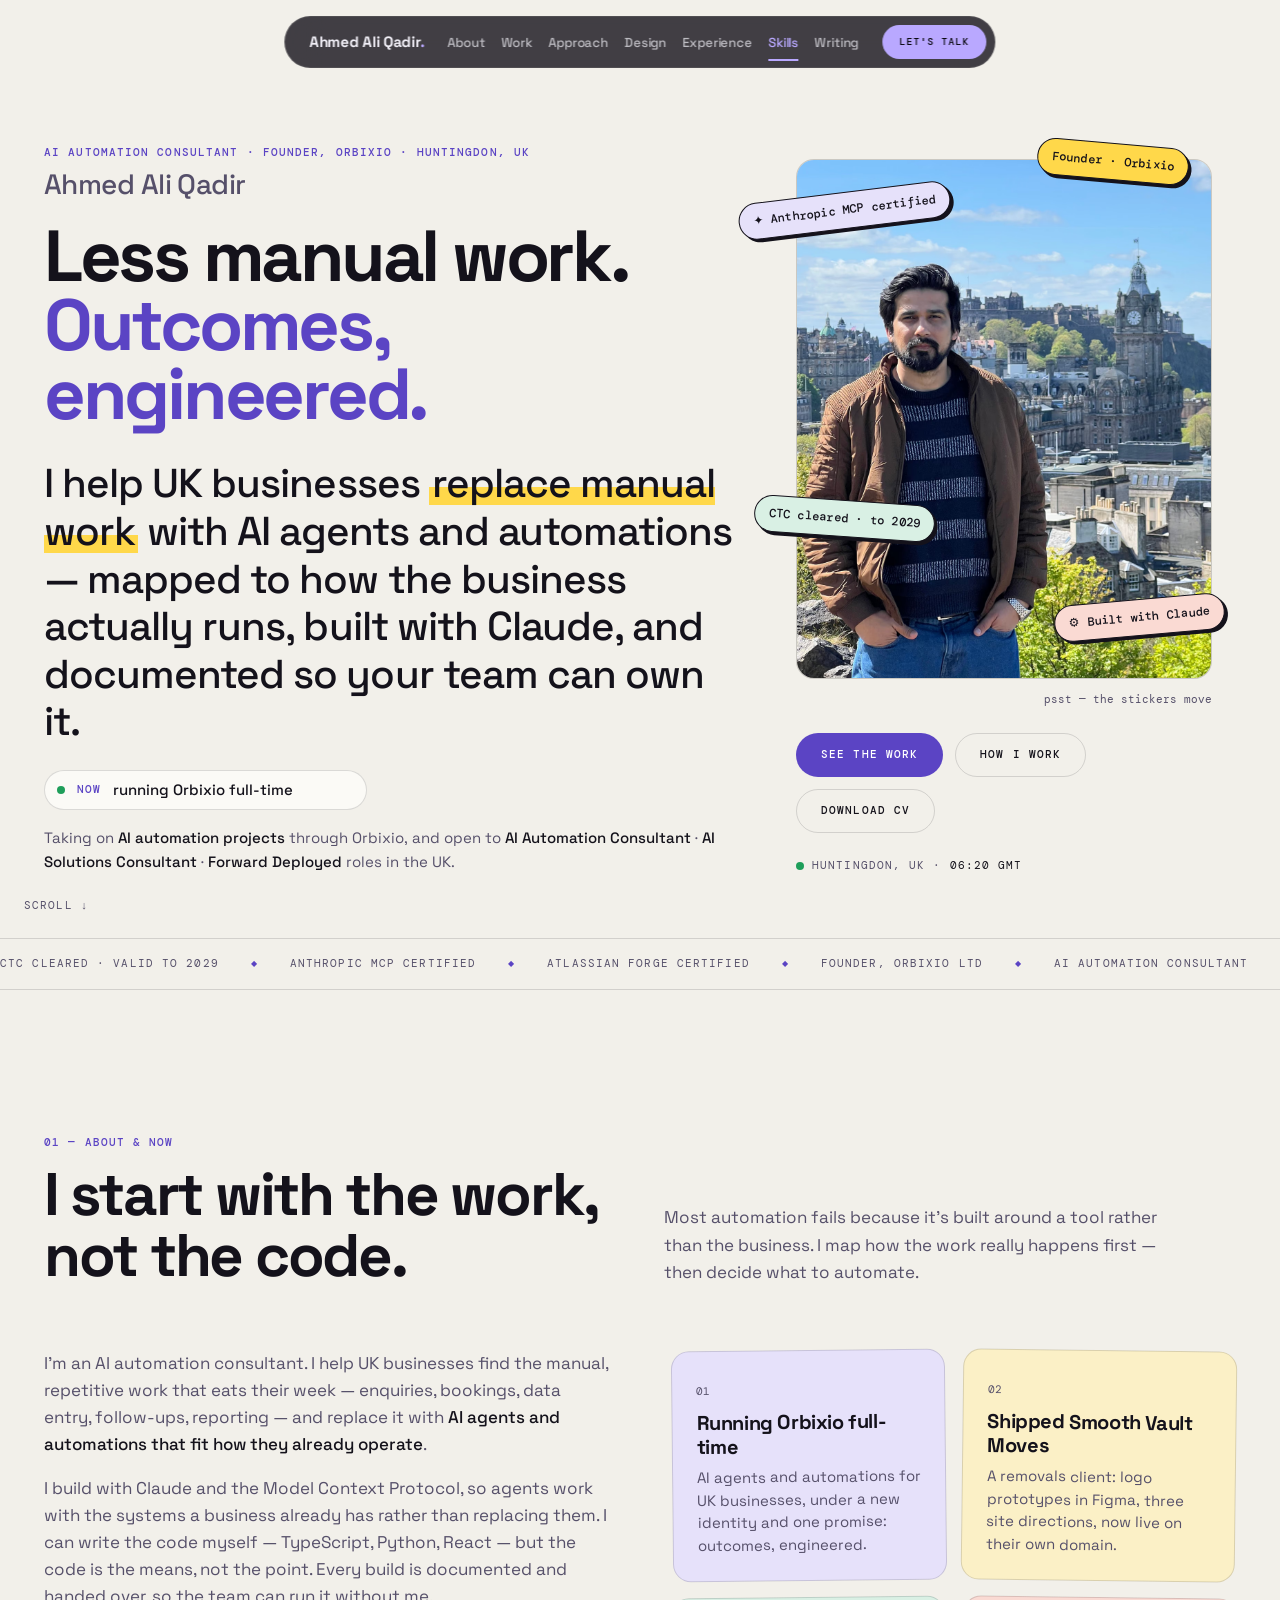
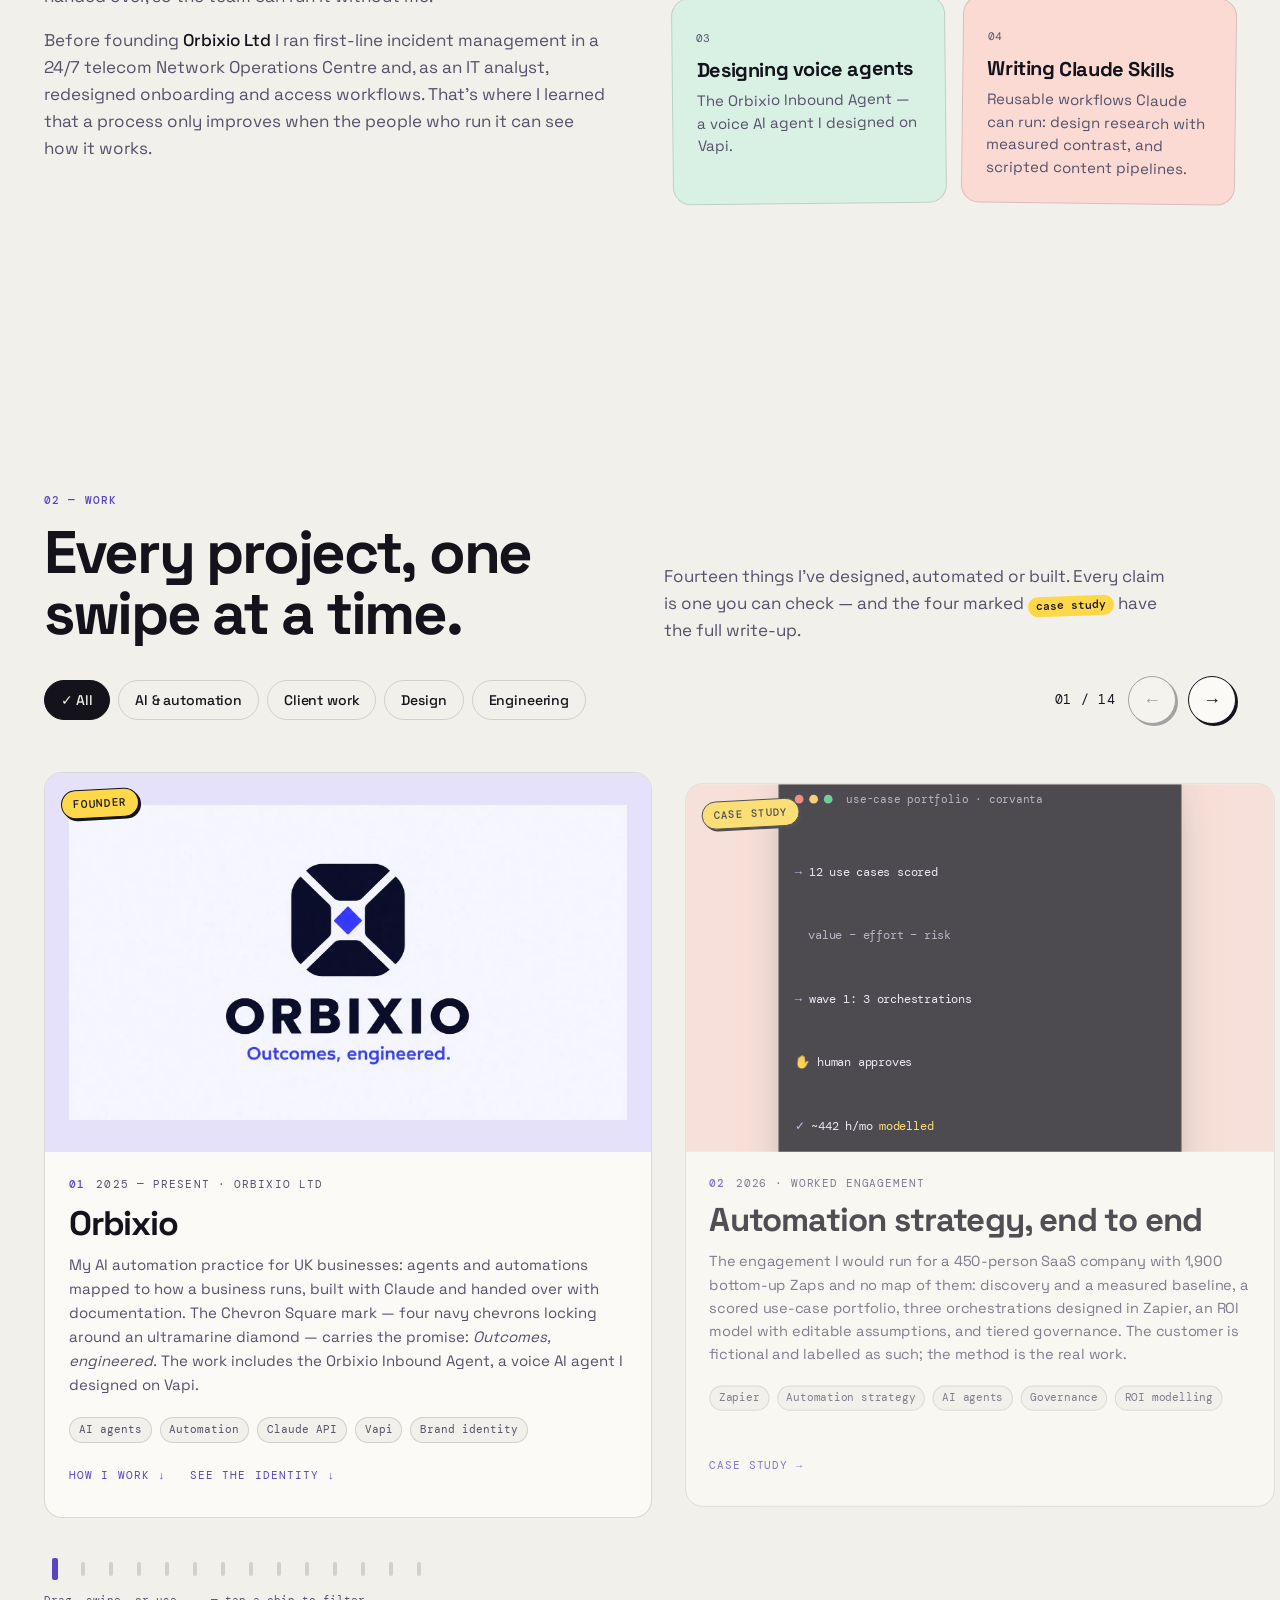
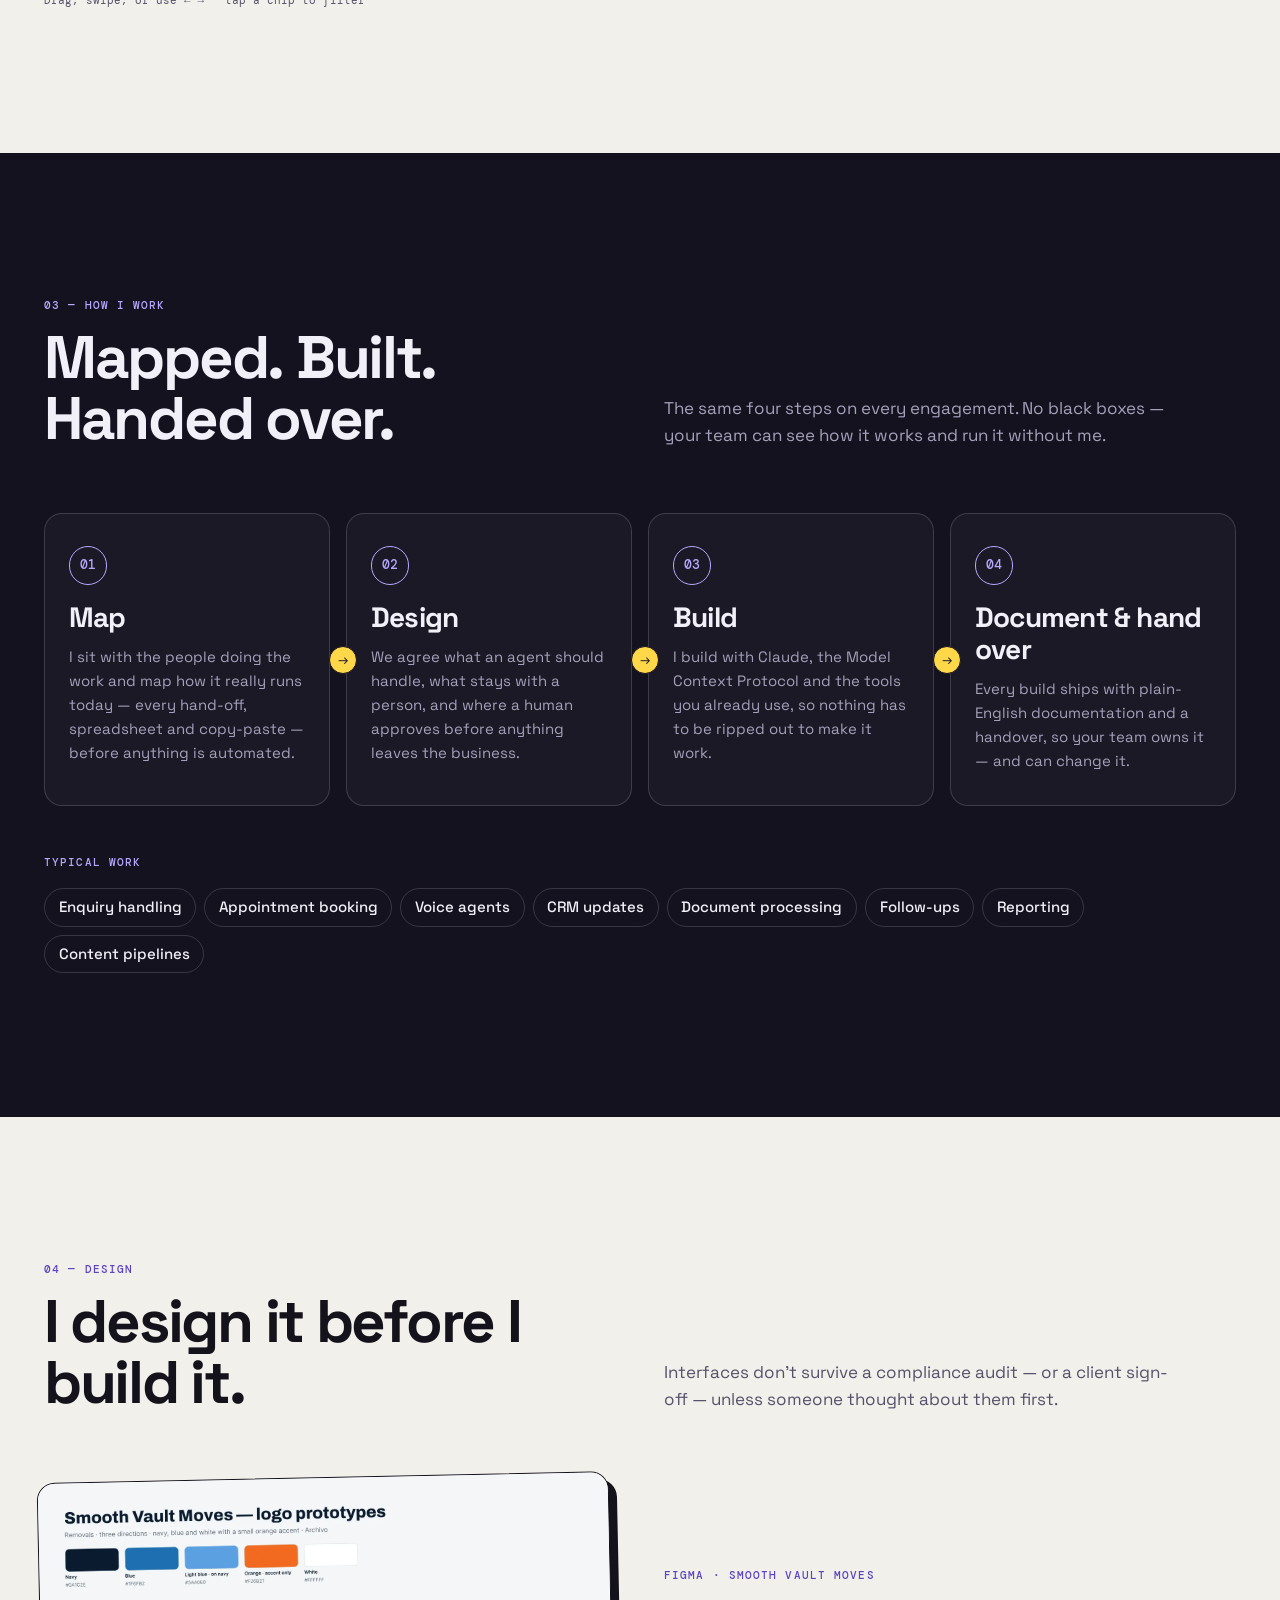
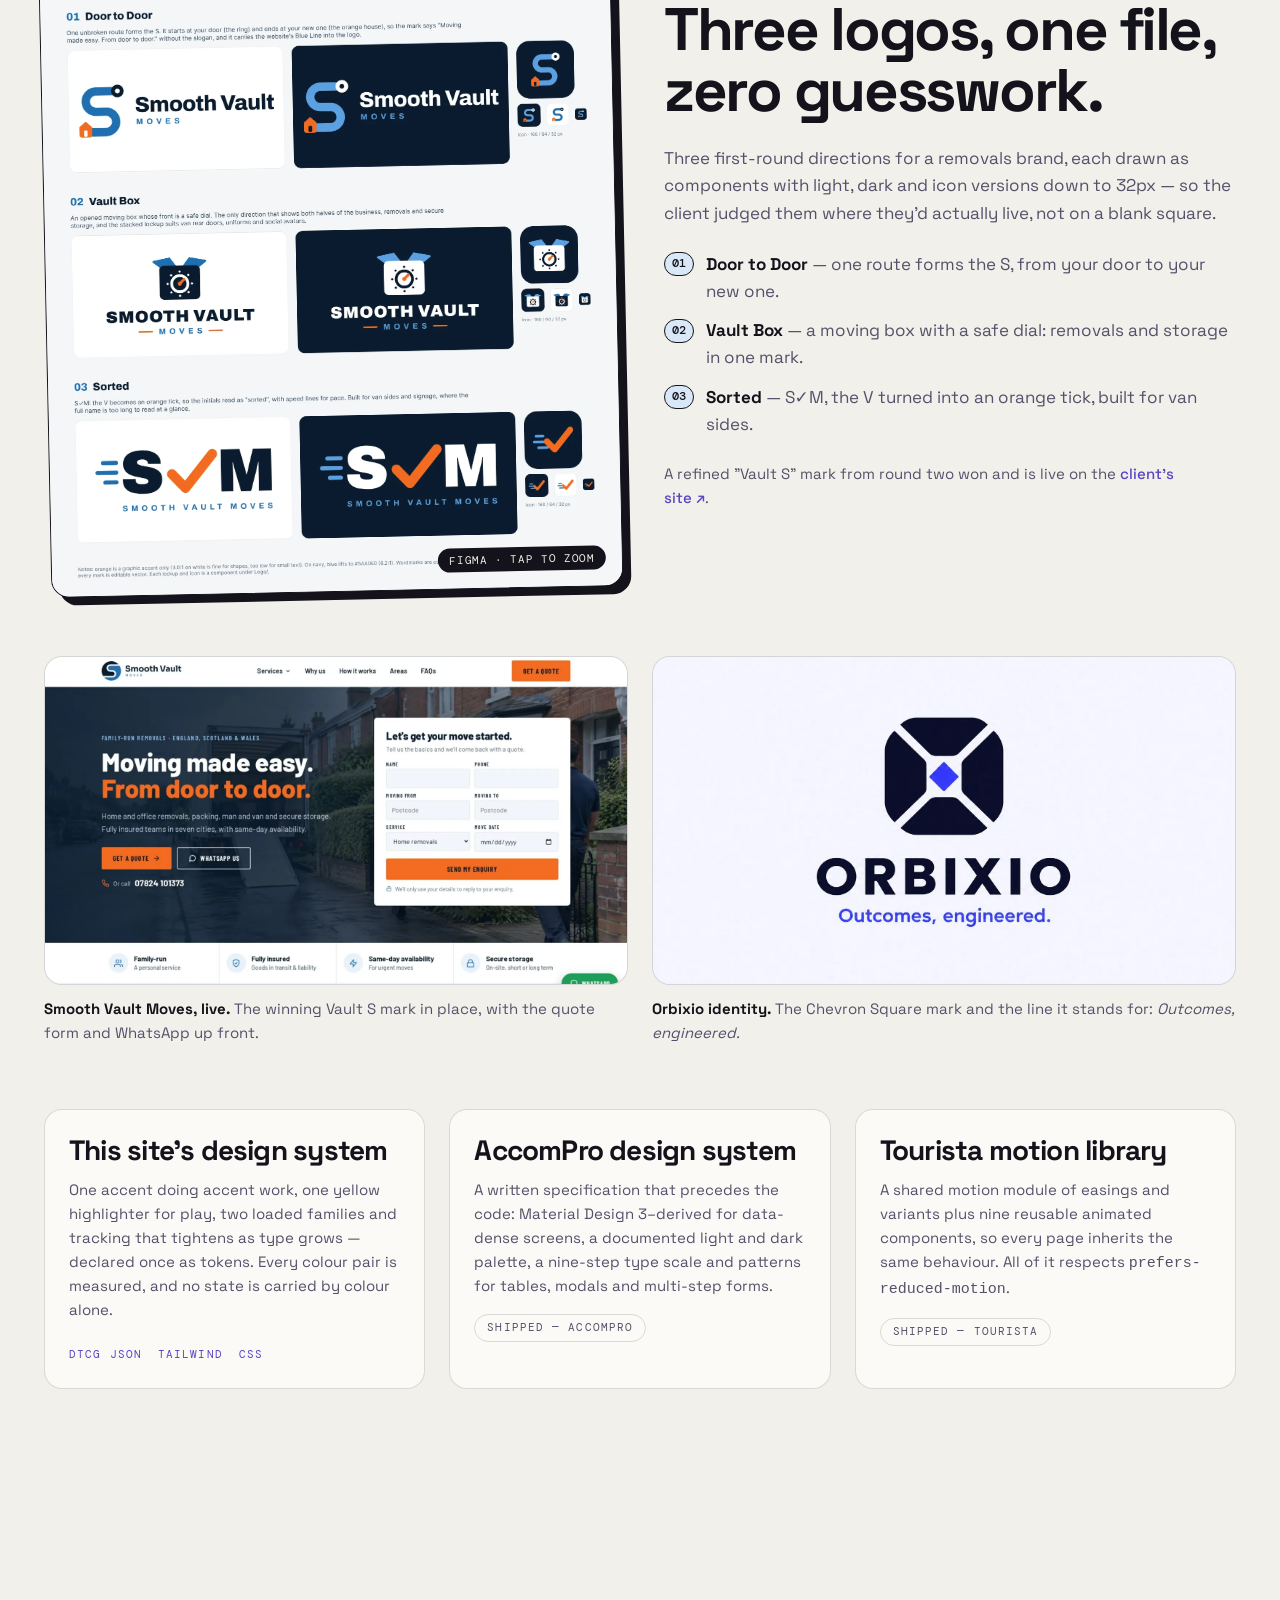
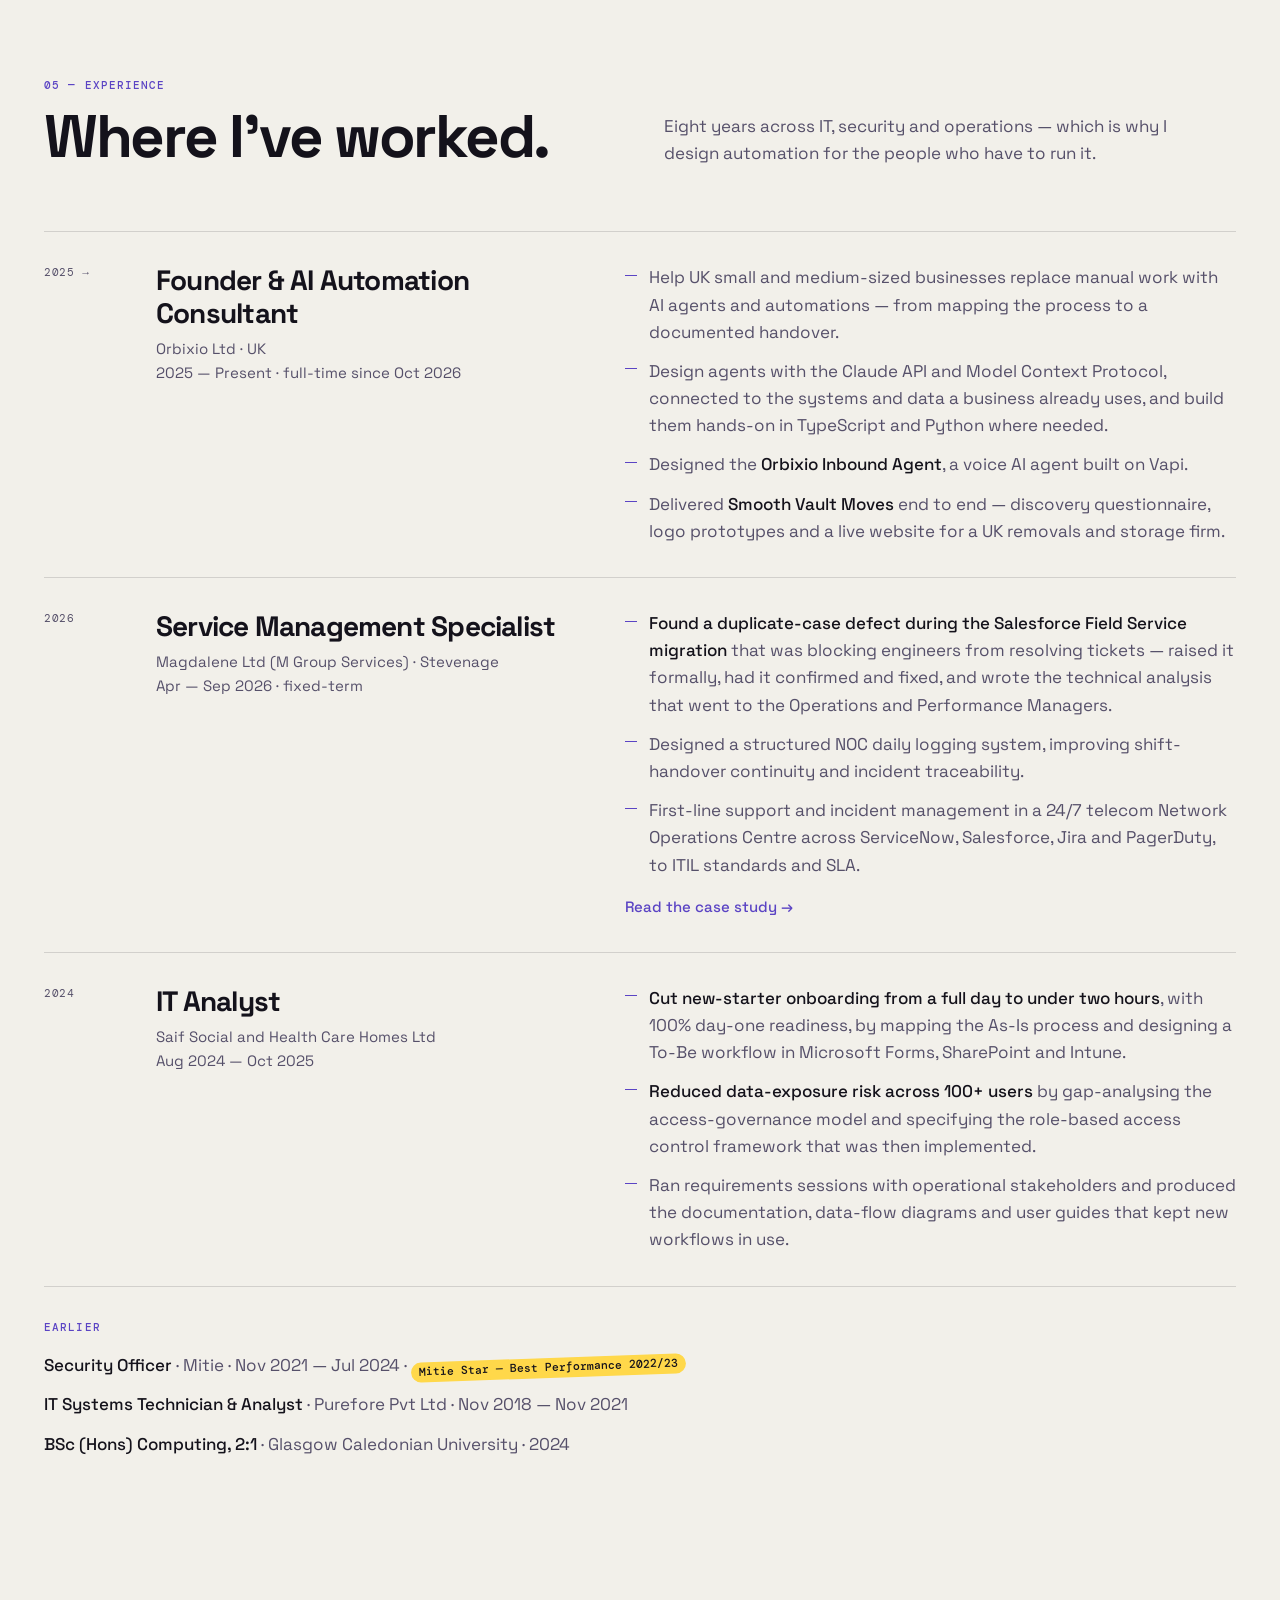
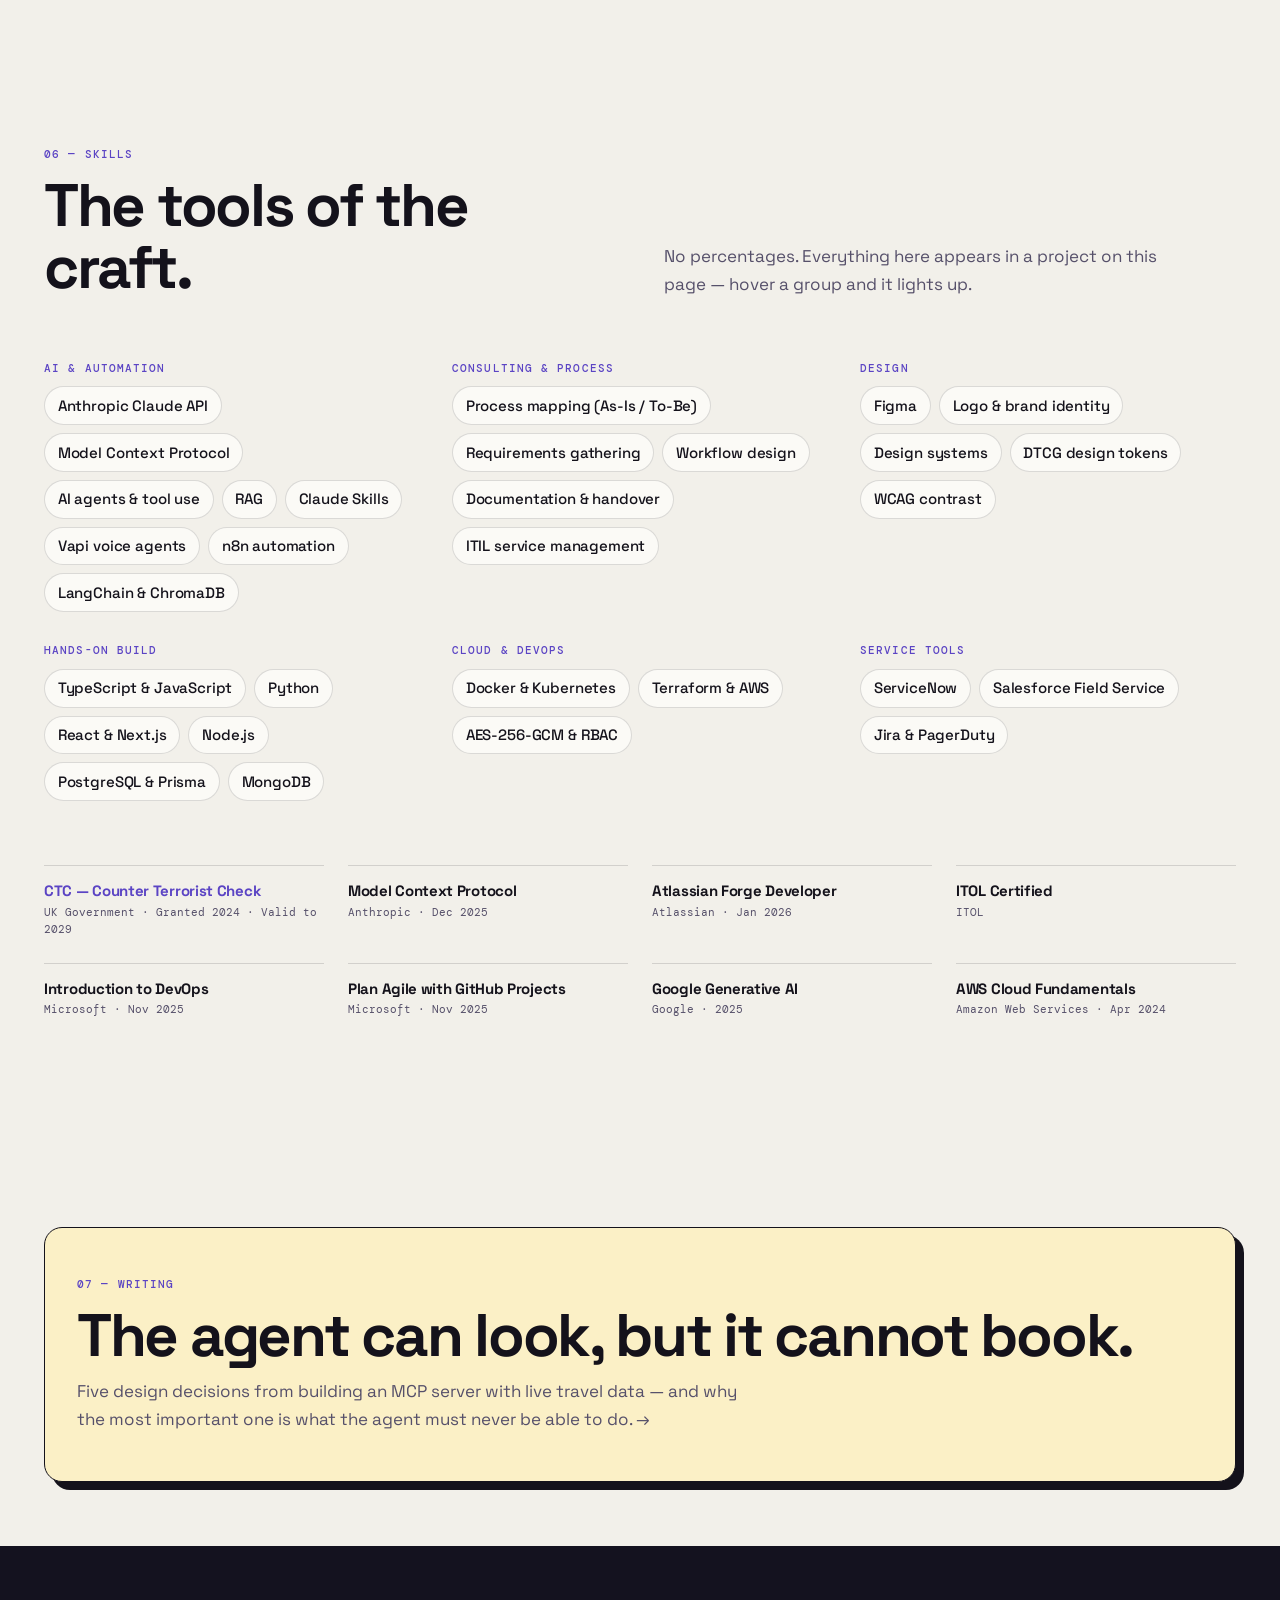
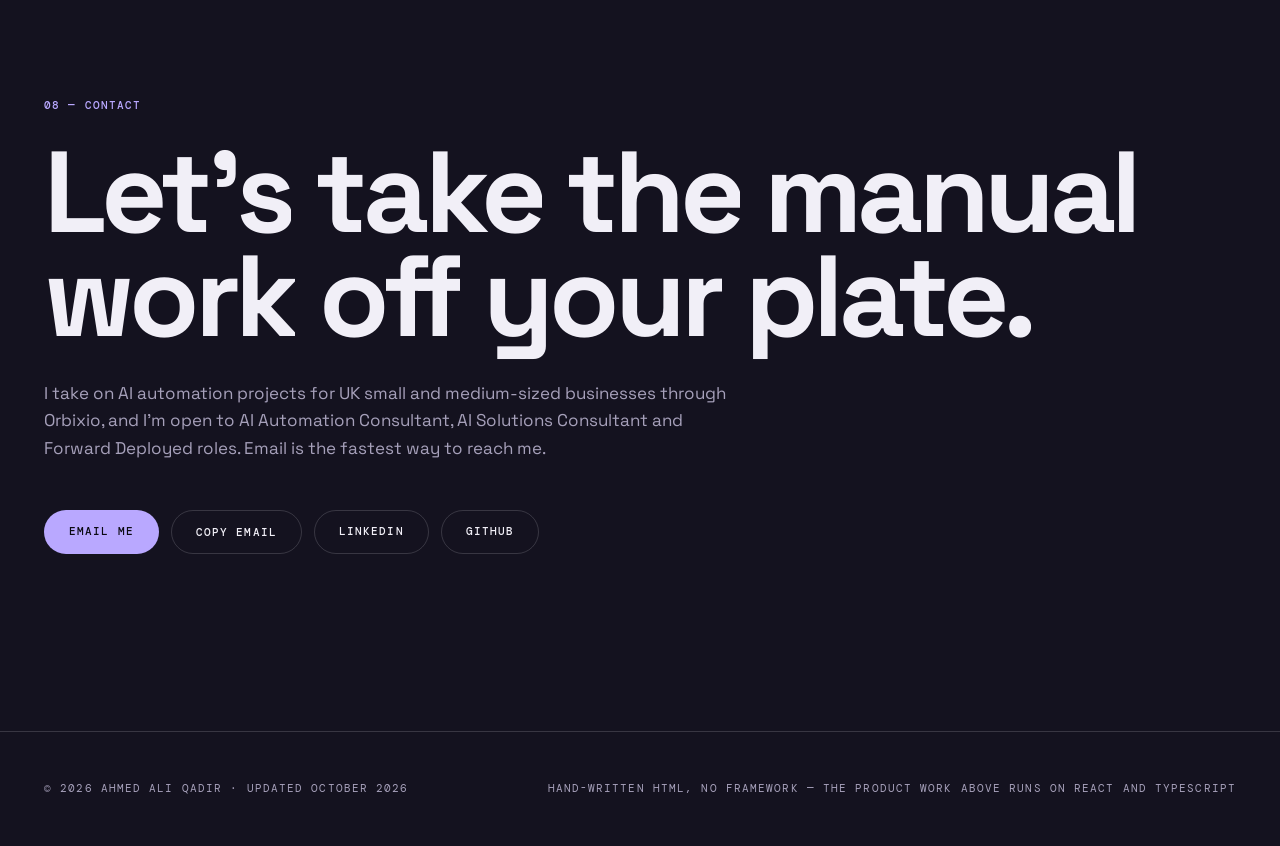
==== commit c23a7490: "Add automation strategy case study Worked engagement for a fictional SaaS customer: discovery, score" ====
--- a/index.html
+++ b/index.html
@@ -4,16 +4,109 @@
   <meta charset="UTF-8">
   <meta name="viewport" content="width=device-width, initial-scale=1.0">
   <title>Ahmed Ali Qadir — AI Automation Consultant · Founder, Orbixio</title>
-  <meta name="description" content="Ahmed Ali Qadir — AI Automation Consultant helping UK businesses replace manual work with AI agents and automations, mapped to how the business runs, built with Claude and documented so the team can own it. Founder of Orbixio Ltd. Anthropic MCP certified. Huntingdon, UK.">
+  <meta name="description" content="Ahmed Ali Qadir, AI Automation Consultant: AI agents and automations that replace manual work for UK businesses — built with Claude, documented for your team.">
 
   <meta property="og:title" content="Ahmed Ali Qadir — AI Automation Consultant">
   <meta property="og:description" content="Less manual work. Outcomes, engineered. AI agents and automations for UK businesses — built with Claude, documented so your team can own them.">
-  <meta property="og:type" content="website">
-  <meta property="og:url" content="https://ahmedaliqadir.github.io">
-  <meta name="twitter:card" content="summary">
+  <meta property="og:type" content="profile">
+  <meta property="og:url" content="https://ahmedaliqadir.github.io/">
+  <meta property="og:image" content="https://ahmedaliqadir.github.io/assets/og-image.jpg">
+  <meta property="og:image:type" content="image/jpeg">
+  <meta property="og:image:width" content="1200">
+  <meta property="og:image:height" content="627">
+  <meta property="og:image:alt" content="Ahmed Ali Qadir — AI Automation Consultant. Less manual work. Outcomes, engineered.">
+  <meta property="og:site_name" content="Ahmed Ali Qadir">
+  <meta property="og:locale" content="en_GB">
+  <meta property="profile:first_name" content="Ahmed">
+  <meta property="profile:last_name" content="Ali Qadir">
+  <meta name="twitter:card" content="summary_large_image">
   <meta name="twitter:title" content="Ahmed Ali Qadir — AI Automation Consultant">
   <meta name="twitter:description" content="Less manual work. Outcomes, engineered. AI agents and automations for UK businesses, built with Claude.">
   <meta name="theme-color" content="#F2F0EA">
+  <link rel="canonical" href="https://ahmedaliqadir.github.io/">
+  <meta name="author" content="Ahmed Ali Qadir">
+  <link rel="icon" href="data:image/svg+xml,%3Csvg xmlns=%22http://www.w3.org/2000/svg%22 viewBox=%220 0 64 64%22%3E%3Crect width=%2264%22 height=%2264%22 rx=%2214%22 fill=%22%2314121F%22/%3E%3Ctext x=%2232%22 y=%2243%22 font-family=%22Arial,sans-serif%22 font-size=%2230%22 font-weight=%22700%22 fill=%22%23FFD84A%22 text-anchor=%22middle%22%3EAQ%3C/text%3E%3C/svg%3E">
+  <script type="application/ld+json">
+{
+  "@context": "https://schema.org",
+  "@graph": [
+    {
+      "@type": "Person",
+      "@id": "https://ahmedaliqadir.github.io/#ahmed",
+      "name": "Ahmed Ali Qadir",
+      "url": "https://ahmedaliqadir.github.io/",
+      "image": "https://ahmedaliqadir.github.io/assets/hero/ahmed.webp",
+      "jobTitle": "AI Automation Consultant",
+      "description": "AI Automation Consultant helping UK businesses replace manual work with AI agents and automations, built with Claude and documented so the team can own it.",
+      "worksFor": {
+        "@id": "https://ahmedaliqadir.github.io/#orbixio"
+      },
+      "address": {
+        "@type": "PostalAddress",
+        "addressLocality": "Huntingdon",
+        "addressRegion": "Cambridgeshire",
+        "addressCountry": "GB"
+      },
+      "alumniOf": {
+        "@type": "CollegeOrUniversity",
+        "name": "Glasgow Caledonian University"
+      },
+      "knowsAbout": [
+        "AI automation",
+        "AI agents",
+        "Business process automation",
+        "Anthropic Claude API",
+        "Model Context Protocol",
+        "n8n",
+        "Voice AI agents",
+        "Process mapping"
+      ],
+      "hasCredential": [
+        {
+          "@type": "EducationalOccupationalCredential",
+          "name": "Model Context Protocol",
+          "recognizedBy": {
+            "@type": "Organization",
+            "name": "Anthropic"
+          }
+        },
+        {
+          "@type": "EducationalOccupationalCredential",
+          "name": "Atlassian Forge Developer",
+          "recognizedBy": {
+            "@type": "Organization",
+            "name": "Atlassian"
+          }
+        }
+      ],
+      "sameAs": [
+        "https://www.linkedin.com/in/ahmedaliqadir/",
+        "https://github.com/AhmedAliQadir"
+      ]
+    },
+    {
+      "@type": "Organization",
+      "@id": "https://ahmedaliqadir.github.io/#orbixio",
+      "name": "Orbixio Ltd",
+      "slogan": "Outcomes, engineered.",
+      "founder": {
+        "@id": "https://ahmedaliqadir.github.io/#ahmed"
+      },
+      "areaServed": "GB"
+    },
+    {
+      "@type": "WebSite",
+      "@id": "https://ahmedaliqadir.github.io/#website",
+      "url": "https://ahmedaliqadir.github.io/",
+      "name": "Ahmed Ali Qadir — AI Automation Consultant",
+      "inLanguage": "en-GB",
+      "publisher": {
+        "@id": "https://ahmedaliqadir.github.io/#ahmed"
+      }
+    }
+  ]
+}
+  </script>
 
   <link rel="preconnect" href="https://fonts.googleapis.com">
   <link rel="preconnect" href="https://fonts.gstatic.com" crossorigin>
@@ -188,7 +281,7 @@
             <span class="label">02 — Work</span>
             <h2 data-split>Every project, one swipe at a time.</h2>
           </div>
-          <p>Thirteen things I've designed, automated or built. Every claim is one you can check — and the three marked
+          <p>Fourteen things I've designed, automated or built. Every claim is one you can check — and the four marked
             <span class="mini-sticker">case study</span> have the full write-up.</p>
         </div>
 
@@ -201,7 +294,7 @@
             <button class="chip" type="button" data-filter="eng" aria-pressed="false">Engineering</button>
           </div>
           <div class="slider-controls">
-            <p class="slider-count num" aria-live="polite"><span class="sc-now">01</span> / <span class="sc-all">13</span></p>
+            <p class="slider-count num" aria-live="polite"><span class="sc-now">01</span> / <span class="sc-all">14</span></p>
             <button class="round-btn" type="button" data-dir="-1" aria-label="Previous project">←</button>
             <button class="round-btn" type="button" data-dir="1" aria-label="Next project">→</button>
           </div>
@@ -230,7 +323,32 @@
             </div>
           </article>
 
-          <!-- 02 Smooth Vault Moves -->
+          <!-- 02 Automation strategy -->
+          <article class="slide" data-cat="ai" aria-roledescription="slide">
+            <div class="slide-media t-coral slide-art">
+              <div class="term" aria-hidden="true">
+                <p class="term-bar"><i></i><i></i><i></i><span>use-case portfolio · corvanta</span></p>
+                <p><b>→</b> 12 use cases scored</p>
+                <p class="dim">  value − effort − risk</p>
+                <p><b>→</b> wave 1: 3 orchestrations</p>
+                <p><b>✋</b> human approves</p>
+                <p><b>✓</b> ~442 h/mo <em>modelled</em></p>
+              </div>
+              <span class="slide-badge">Case study</span>
+            </div>
+            <div class="slide-body">
+              <p class="slide-meta"><span class="num">02</span><span>2026 · Worked engagement</span></p>
+              <h3><a href="case-studies/automation-strategy.html">Automation strategy, end to end</a></h3>
+              <p>The engagement I would run for a 450-person SaaS company with 1,900 bottom-up Zaps and no map of
+                them: discovery and a measured baseline, a scored use-case portfolio, three orchestrations designed
+                in Zapier, an ROI model with editable assumptions, and tiered governance. The customer is fictional
+                and labelled as such; the method is the real work.</p>
+              <ul class="tags"><li>Zapier</li><li>Automation strategy</li><li>AI agents</li><li>Governance</li><li>ROI modelling</li></ul>
+              <div class="work-links"><a href="case-studies/automation-strategy.html">Case study →</a></div>
+            </div>
+          </article>
+
+          <!-- 03 Smooth Vault Moves -->
           <article class="slide" data-cat="client design eng" aria-roledescription="slide">
             <div class="slide-media t-sky">
               <img src="assets/screenshots/svm-site.webp" width="1600" height="1000" loading="lazy"
@@ -238,7 +356,7 @@
               <span class="slide-badge">Client · live</span>
             </div>
             <div class="slide-body">
-              <p class="slide-meta"><span class="num">02</span><span>2026 · Client via Orbixio</span></p>
+              <p class="slide-meta"><span class="num">03</span><span>2026 · Client via Orbixio</span></p>
               <h3>Smooth Vault Moves</h3>
               <p>Brand and website for a family-run UK removals and storage firm. A discovery questionnaire,
                 logo prototypes in Figma, then three site directions until the client was happy — quote form,
@@ -248,7 +366,7 @@
             </div>
           </article>
 
-          <!-- 03 AccomPro -->
+          <!-- 04 AccomPro -->
           <article class="slide" data-cat="eng ai" aria-roledescription="slide">
             <div class="slide-media t-violet">
               <picture>
@@ -259,7 +377,7 @@
               <span class="slide-badge">Case study</span>
             </div>
             <div class="slide-body">
-              <p class="slide-meta"><span class="num">03</span><span>2025 — Present · Solo build</span></p>
+              <p class="slide-meta"><span class="num">04</span><span>2025 — Present · Solo build</span></p>
               <h3><a href="case-studies/accompro.html">AccomPro</a></h3>
               <p>A multi-tenant compliance platform for UK supported housing and social care — residents,
                 properties, incidents, encrypted documents and CQC compliance inside isolated per-organisation
@@ -269,7 +387,7 @@
             </div>
           </article>
 
-          <!-- 04 Tourista -->
+          <!-- 05 Tourista -->
           <article class="slide" data-cat="eng ai" aria-roledescription="slide">
             <div class="slide-media t-mint">
               <picture>
@@ -280,7 +398,7 @@
               <span class="slide-badge">Case study</span>
             </div>
             <div class="slide-body">
-              <p class="slide-meta"><span class="num">04</span><span>2026 · Orbixio Ltd</span></p>
+              <p class="slide-meta"><span class="num">05</span><span>2026 · Orbixio Ltd</span></p>
               <h3><a href="case-studies/tourista.html">Tourista</a></h3>
               <p>One plain-English sentence becomes a costed itinerary. A Claude tool-calling agent searches live
                 flights, stays and hire cars through the Duffel API plus Tourista's own tours, and streams the trip
@@ -291,7 +409,7 @@
             </div>
           </article>
 
-          <!-- 05 Orbixio Studio -->
+          <!-- 06 Orbixio Studio -->
           <article class="slide" data-cat="eng ai" aria-roledescription="slide">
             <div class="slide-media t-ink slide-art">
               <div class="term" aria-hidden="true">
@@ -306,7 +424,7 @@
               <span class="slide-badge">Case study</span>
             </div>
             <div class="slide-body">
-              <p class="slide-meta"><span class="num">05</span><span>2025 · TypeScript monorepo</span></p>
+              <p class="slide-meta"><span class="num">06</span><span>2025 · TypeScript monorepo</span></p>
               <h3><a href="case-studies/orbixio-studio.html">Orbixio Studio</a></h3>
               <p>A platform with no interface of its own — Claude Desktop is the client. Six MCP tools over stdio,
                 zod-validated structured output, and an approval gate enforced at protocol level rather than by
@@ -316,7 +434,7 @@
             </div>
           </article>
 
-          <!-- 06 dribbble-design-inspiration -->
+          <!-- 07 dribbble-design-inspiration -->
           <article class="slide" data-cat="ai design" aria-roledescription="slide">
             <div class="slide-media t-yellow slide-art">
               <div class="swatches" aria-hidden="true">
@@ -329,7 +447,7 @@
               <span class="slide-badge">Claude Skill</span>
             </div>
             <div class="slide-body">
-              <p class="slide-meta"><span class="num">06</span><span>2026 · v2.0</span></p>
+              <p class="slide-meta"><span class="num">07</span><span>2026 · v2.0</span></p>
               <h3>dribbble-design-inspiration</h3>
               <p>My design-research workflow, packaged so Claude can run it: gallery discovery through search
                 indexes, a versioned moodboard schema, a buildable brief with tokens in CSS → W3C DTCG JSON →
@@ -339,7 +457,7 @@
             </div>
           </article>
 
-          <!-- 07 Content automation -->
+          <!-- 08 Content automation -->
           <article class="slide" data-cat="ai" aria-roledescription="slide">
             <div class="slide-media t-coral slide-art">
               <div class="flow" aria-hidden="true">
@@ -353,7 +471,7 @@
               <span class="slide-badge">Automation</span>
             </div>
             <div class="slide-body">
-              <p class="slide-meta"><span class="num">07</span><span>n8n + Claude Skill</span></p>
+              <p class="slide-meta"><span class="num">08</span><span>n8n + Claude Skill</span></p>
               <h3>Content automation pipeline</h3>
               <p>An n8n workflow that chains the steps from script to voiced edit — ElevenLabs for voiceover,
                 Creatomate for rendering. The scripts come from Youtube-Faceless-skill,
@@ -363,7 +481,7 @@
             </div>
           </article>
 
-          <!-- 08 HMRC -->
+          <!-- 09 HMRC -->
           <article class="slide" data-cat="eng ai" aria-roledescription="slide">
             <div class="slide-media t-sky">
               <picture>
@@ -373,7 +491,7 @@
               </picture>
             </div>
             <div class="slide-body">
-              <p class="slide-meta"><span class="num">08</span><span>Side build · Claude vision</span></p>
+              <p class="slide-meta"><span class="num">09</span><span>Side build · Claude vision</span></p>
               <h3><a href="https://github.com/AhmedAliQadir/hmrc-tax-analyser" target="_blank" rel="noopener noreferrer">HMRC Tax Analyser</a></h3>
               <p>Upload a payslip, P60 or a screenshot of HMRC's payments page and get income tax and National
                 Insurance across five tax years. Claude reads the documents; the arithmetic is deterministic
@@ -383,7 +501,7 @@
             </div>
           </article>
 
-          <!-- 09 Support Portal -->
+          <!-- 10 Support Portal -->
           <article class="slide" data-cat="eng" aria-roledescription="slide">
             <div class="slide-media t-violet">
               <picture>
@@ -393,7 +511,7 @@
               </picture>
             </div>
             <div class="slide-body">
-              <p class="slide-meta"><span class="num">09</span><span>Supported housing</span></p>
+              <p class="slide-meta"><span class="num">10</span><span>Supported housing</span></p>
               <h3><a href="https://github.com/AhmedAliQadir/support-portal" target="_blank" rel="noopener noreferrer">Support Portal</a></h3>
               <p>Staff login portal for supported-housing workers — authenticated online forms with PDF
                 export.</p>
@@ -402,7 +520,7 @@
             </div>
           </article>
 
-          <!-- 10 Jarvis Finance -->
+          <!-- 11 Jarvis Finance -->
           <article class="slide" data-cat="eng ai" aria-roledescription="slide">
             <div class="slide-media t-ink slide-art">
               <div class="term" aria-hidden="true">
@@ -416,7 +534,7 @@
               </div>
             </div>
             <div class="slide-body">
-              <p class="slide-meta"><span class="num">10</span><span>CLI · Python</span></p>
+              <p class="slide-meta"><span class="num">11</span><span>CLI · Python</span></p>
               <h3><a href="https://github.com/AhmedAliQadir/jarvis-finance" target="_blank" rel="noopener noreferrer">Jarvis Finance</a></h3>
               <p>Personal finance CLI — bank statement ingestion, AI transaction categorisation and UK tax
                 calculations behind a conversational interface.</p>
@@ -425,7 +543,7 @@
             </div>
           </article>
 
-          <!-- 11 RAG -->
+          <!-- 12 RAG -->
           <article class="slide" data-cat="ai" aria-roledescription="slide">
             <div class="slide-media t-mint slide-art">
               <div class="rag" aria-hidden="true">
@@ -437,7 +555,7 @@
               </div>
             </div>
             <div class="slide-body">
-              <p class="slide-meta"><span class="num">11</span><span>AI · Retrieval</span></p>
+              <p class="slide-meta"><span class="num">12</span><span>AI · Retrieval</span></p>
               <h3>RAG Document Assistant</h3>
               <p>Document-querying assistant using LangChain, ChromaDB and HuggingFace embeddings for grounded
                 question answering over private documents.</p>
@@ -445,7 +563,7 @@
             </div>
           </article>
 
-          <!-- 12 DevOps -->
+          <!-- 13 DevOps -->
           <article class="slide" data-cat="eng" aria-roledescription="slide">
             <div class="slide-media t-sky slide-art">
               <div class="stack" aria-hidden="true">
@@ -453,7 +571,7 @@
               </div>
             </div>
             <div class="slide-body">
-              <p class="slide-meta"><span class="num">12</span><span>Infrastructure</span></p>
+              <p class="slide-meta"><span class="num">13</span><span>Infrastructure</span></p>
               <h3><a href="https://github.com/AhmedAliQadir/DevOps" target="_blank" rel="noopener noreferrer">DevOps Reference Stack</a></h3>
               <p>A Node.js API deployed through Docker and Kubernetes with Terraform provisioning and a
                 Prometheus/Grafana observability stack.</p>
@@ -462,7 +580,7 @@
             </div>
           </article>
 
-          <!-- 13 Tour Booking Platform -->
+          <!-- 14 Tour Booking Platform -->
           <article class="slide" data-cat="eng" aria-roledescription="slide">
             <div class="slide-media t-yellow slide-art">
               <div class="grad" aria-hidden="true">
@@ -472,7 +590,7 @@
               </div>
             </div>
             <div class="slide-body">
-              <p class="slide-meta"><span class="num">13</span><span>2024 · Glasgow Caledonian University</span></p>
+              <p class="slide-meta"><span class="num">14</span><span>2024 · Glasgow Caledonian University</span></p>
               <h3>Tour Booking Platform</h3>
               <p>Secure tour booking web application, my final-year honours project, taken through university
                 research ethics approval. Originally also named Tourista — unrelated to the 2026 Orbixio
